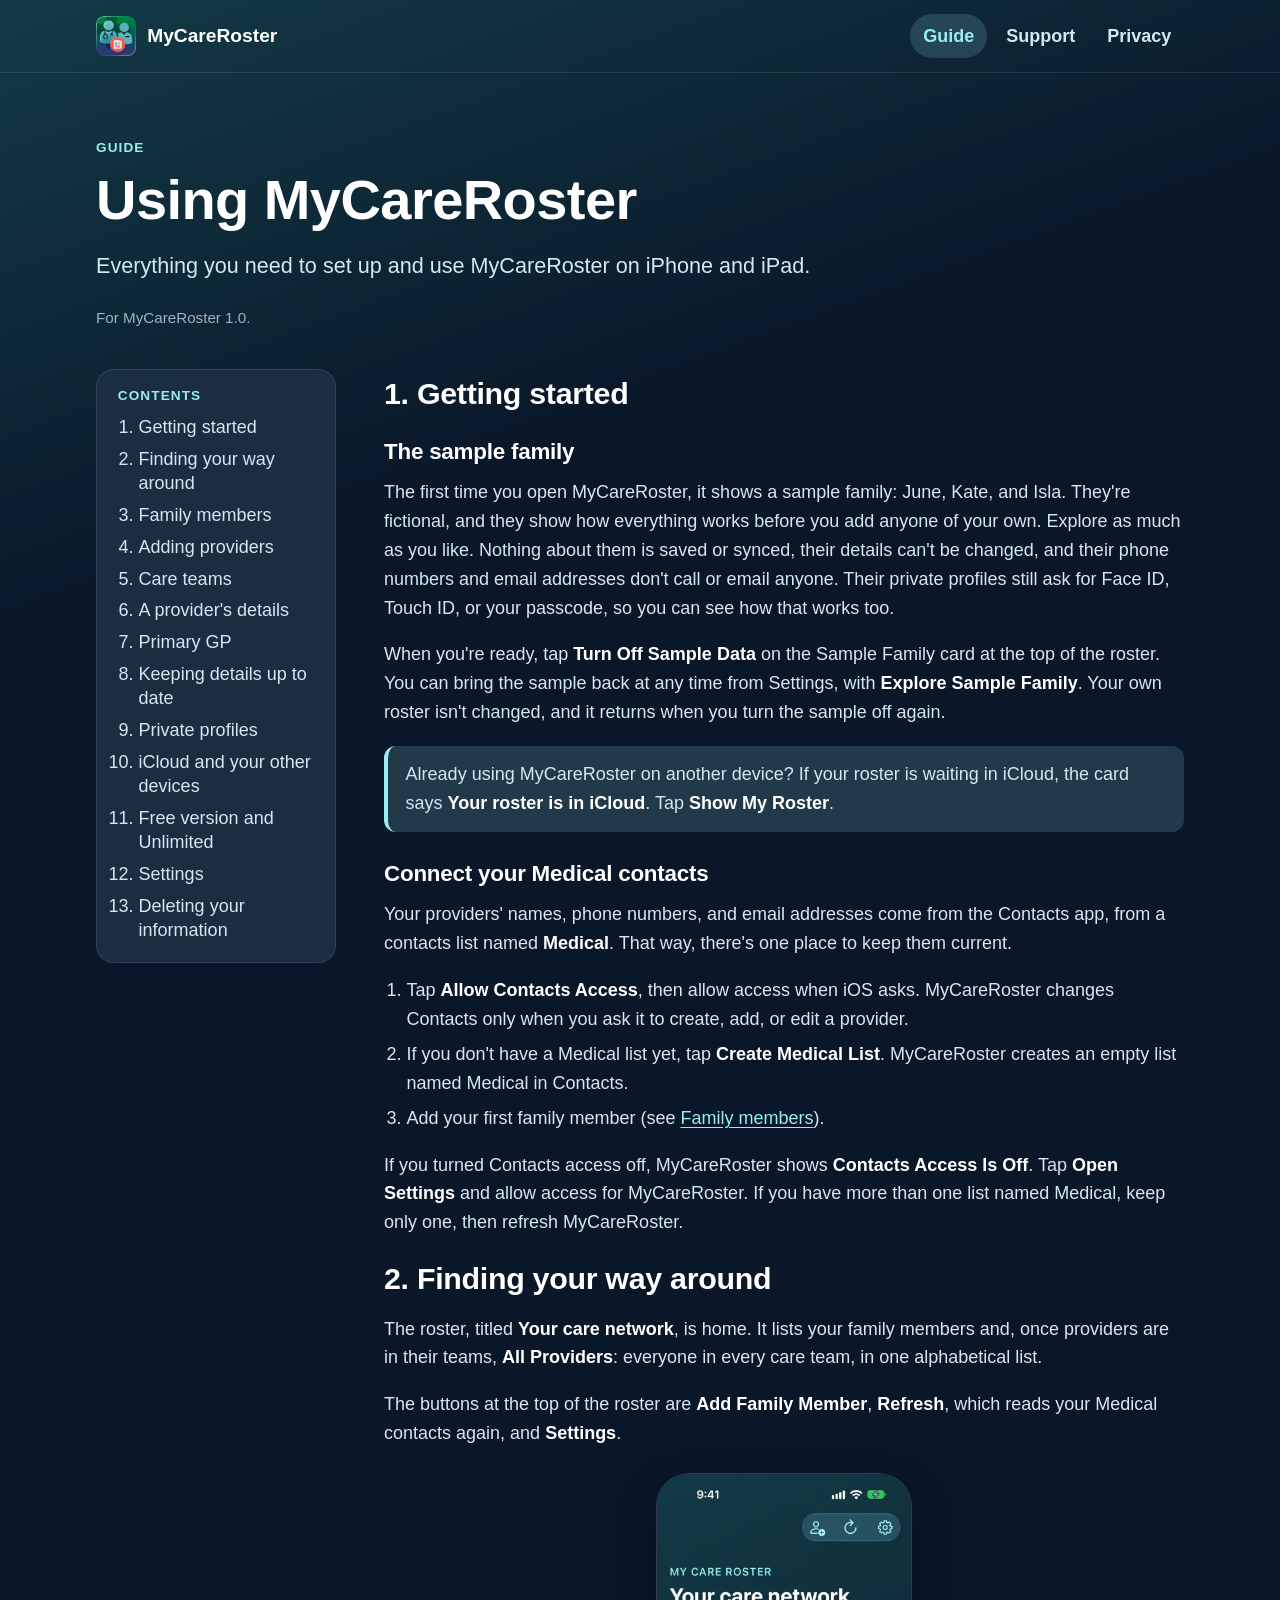
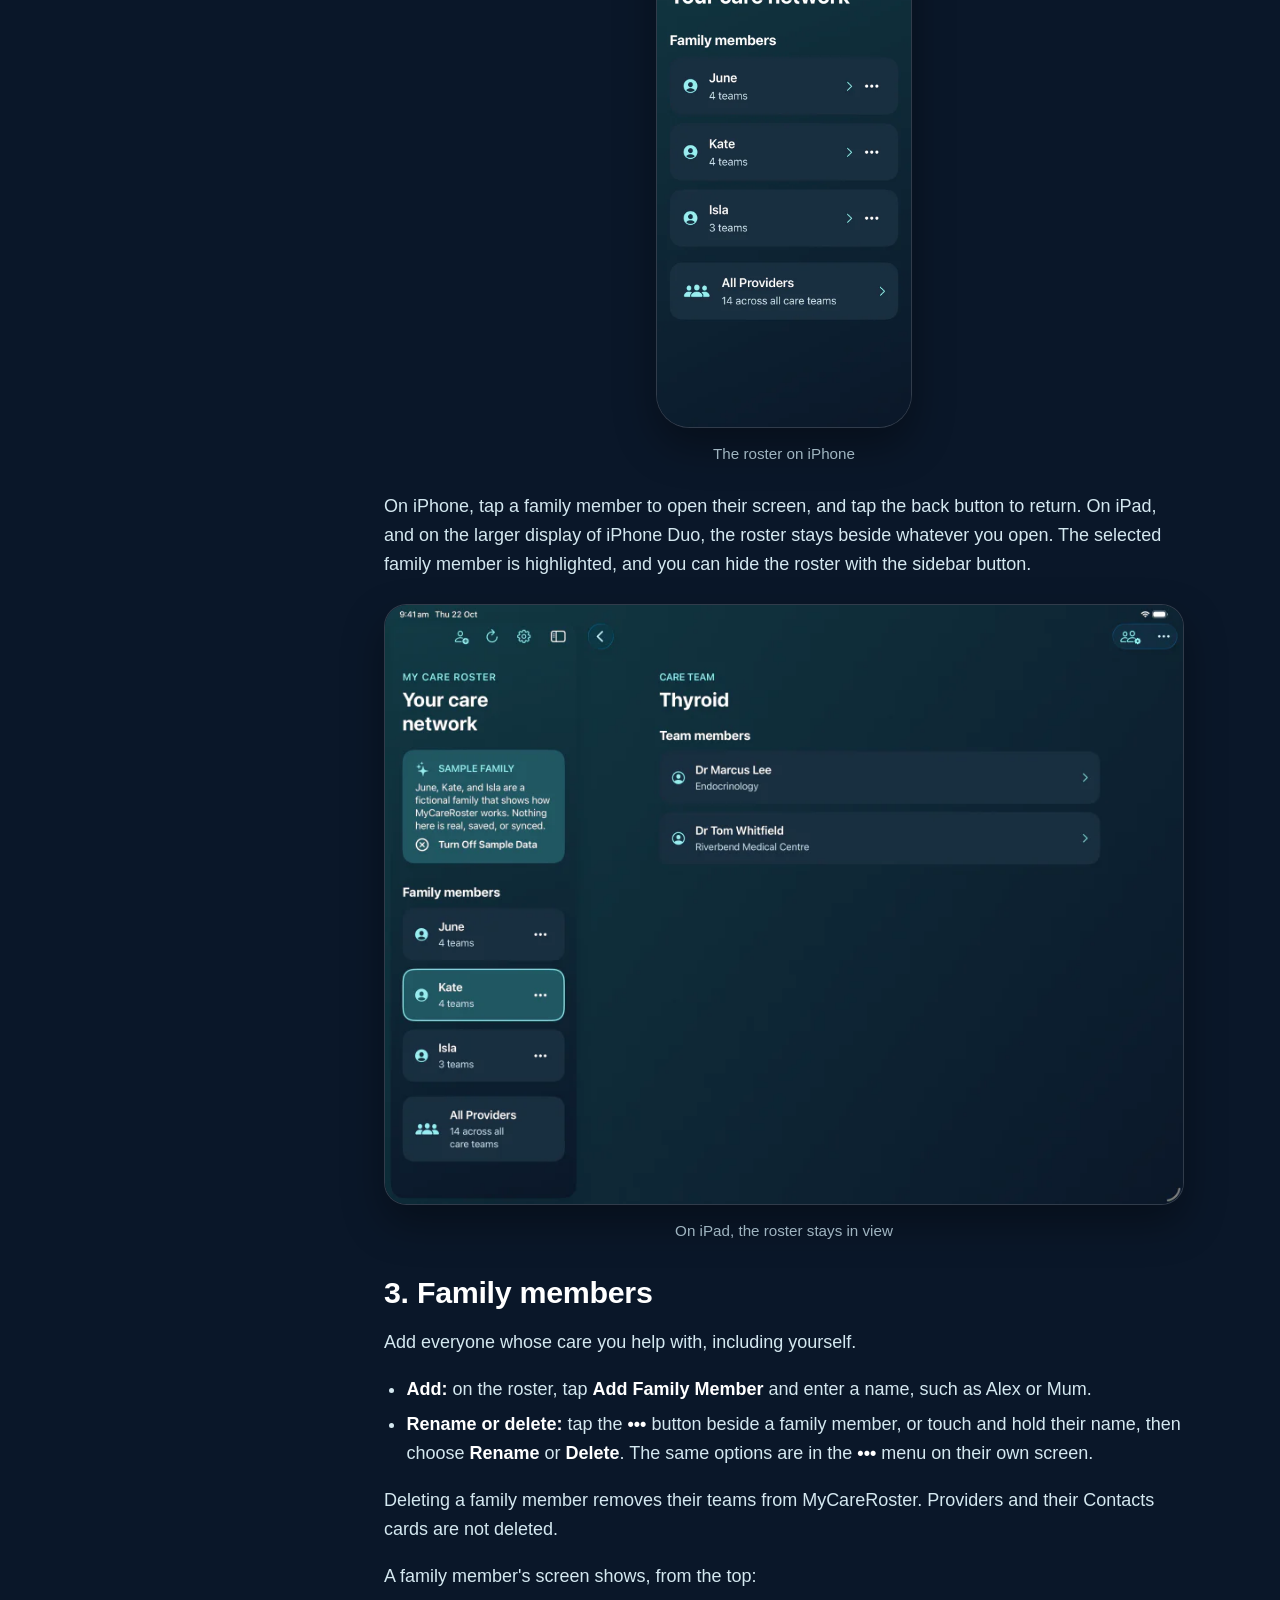
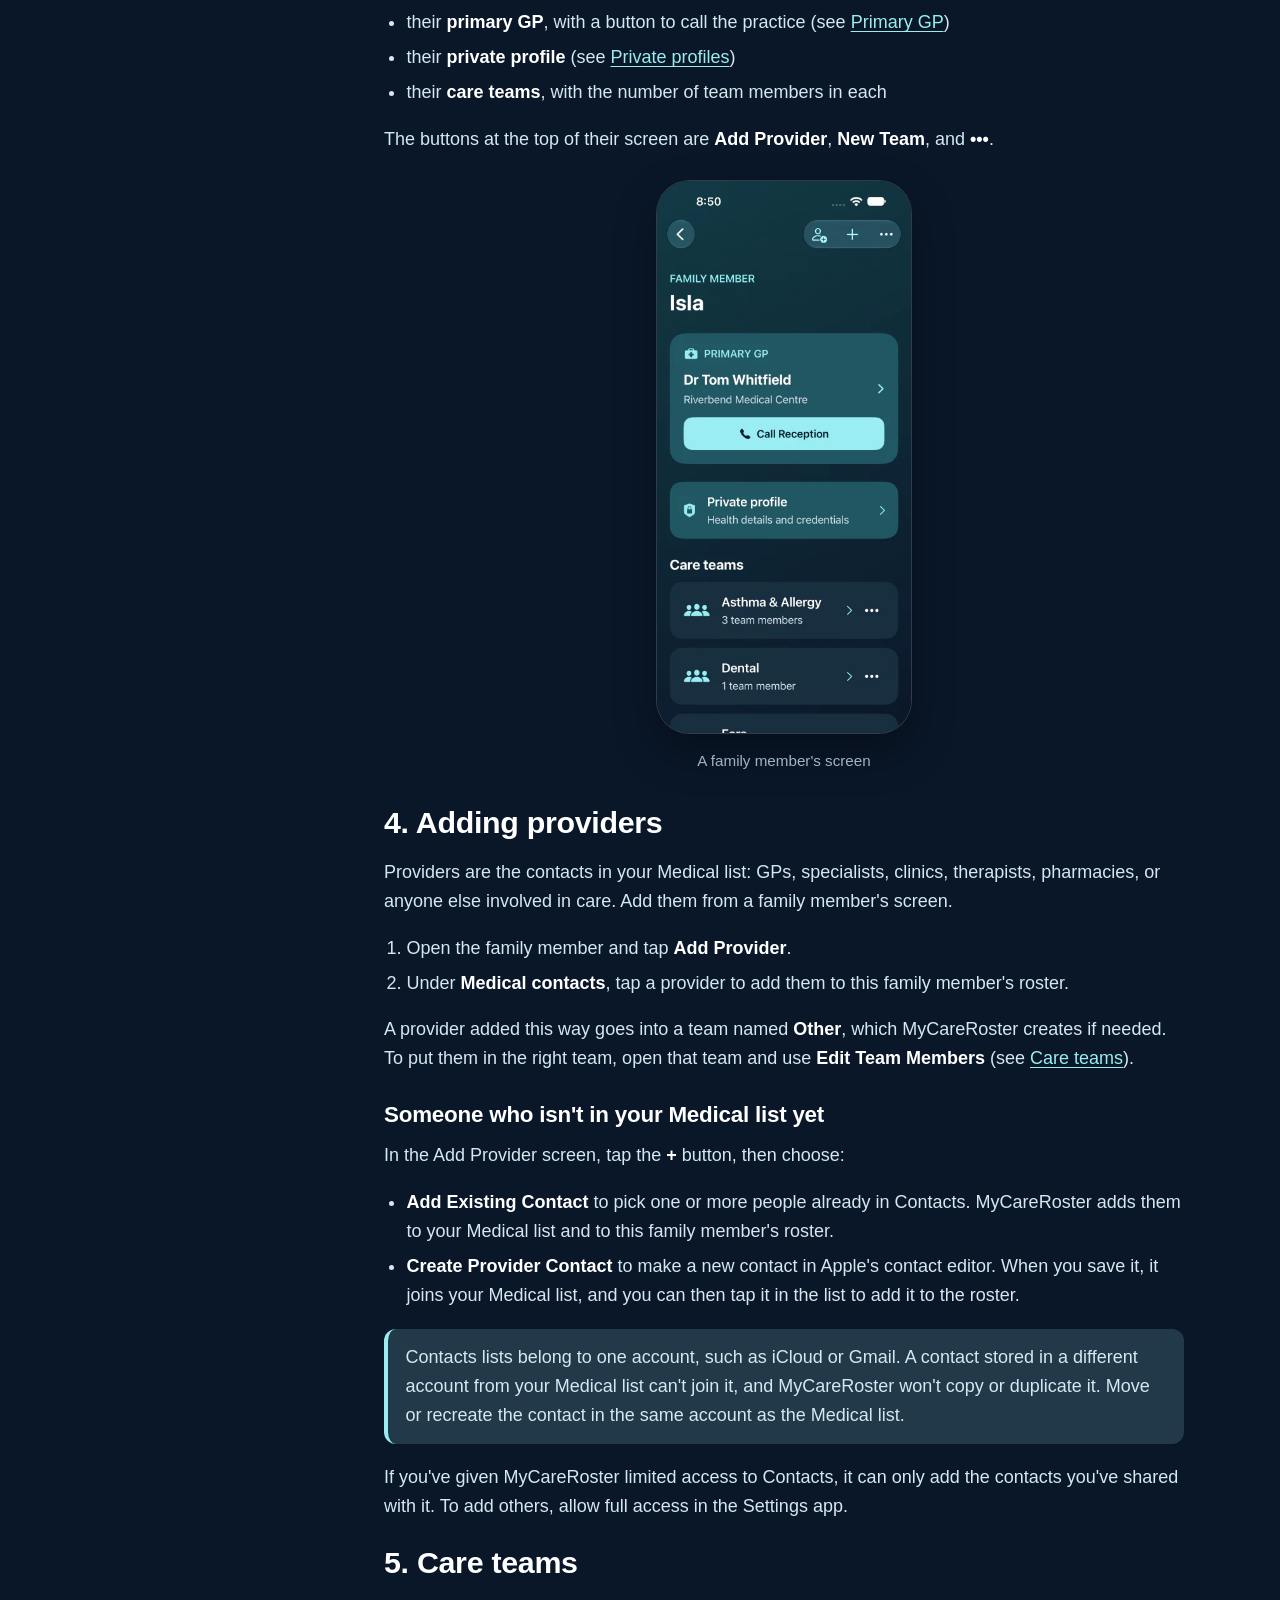
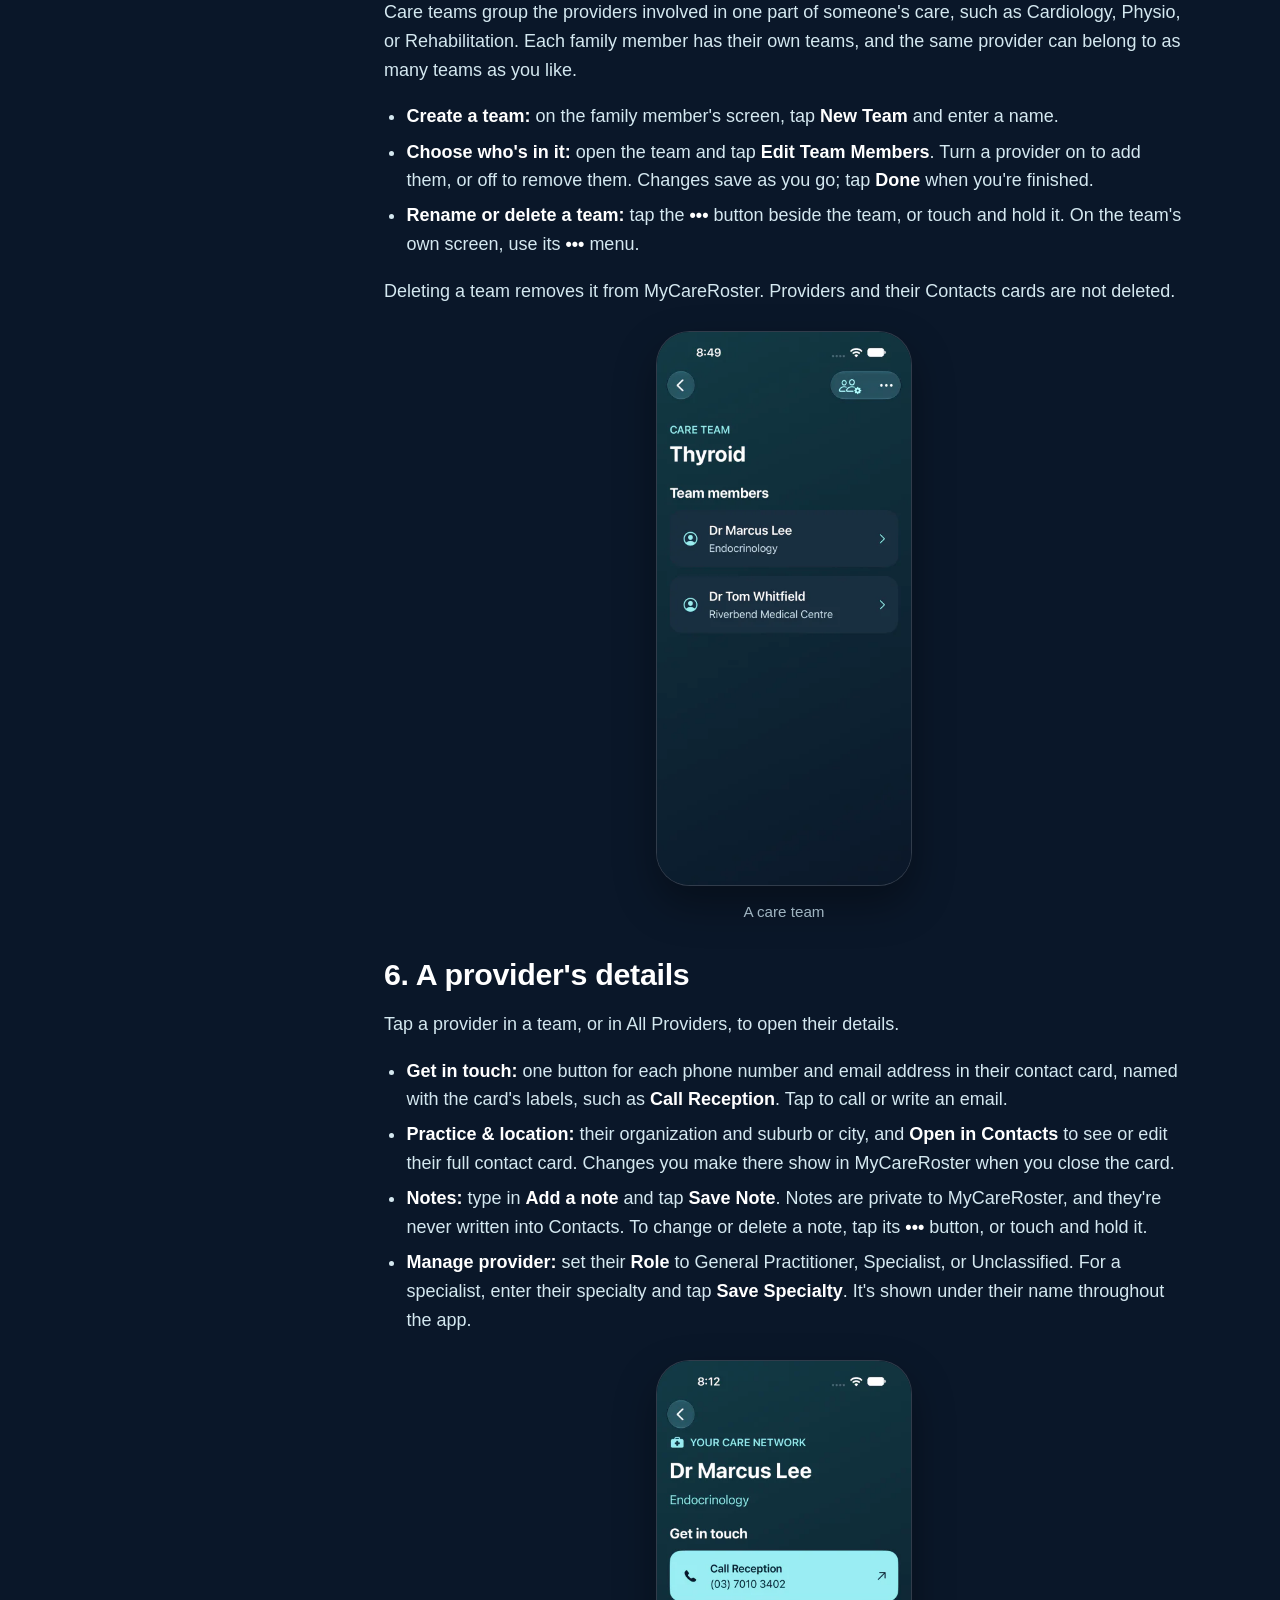
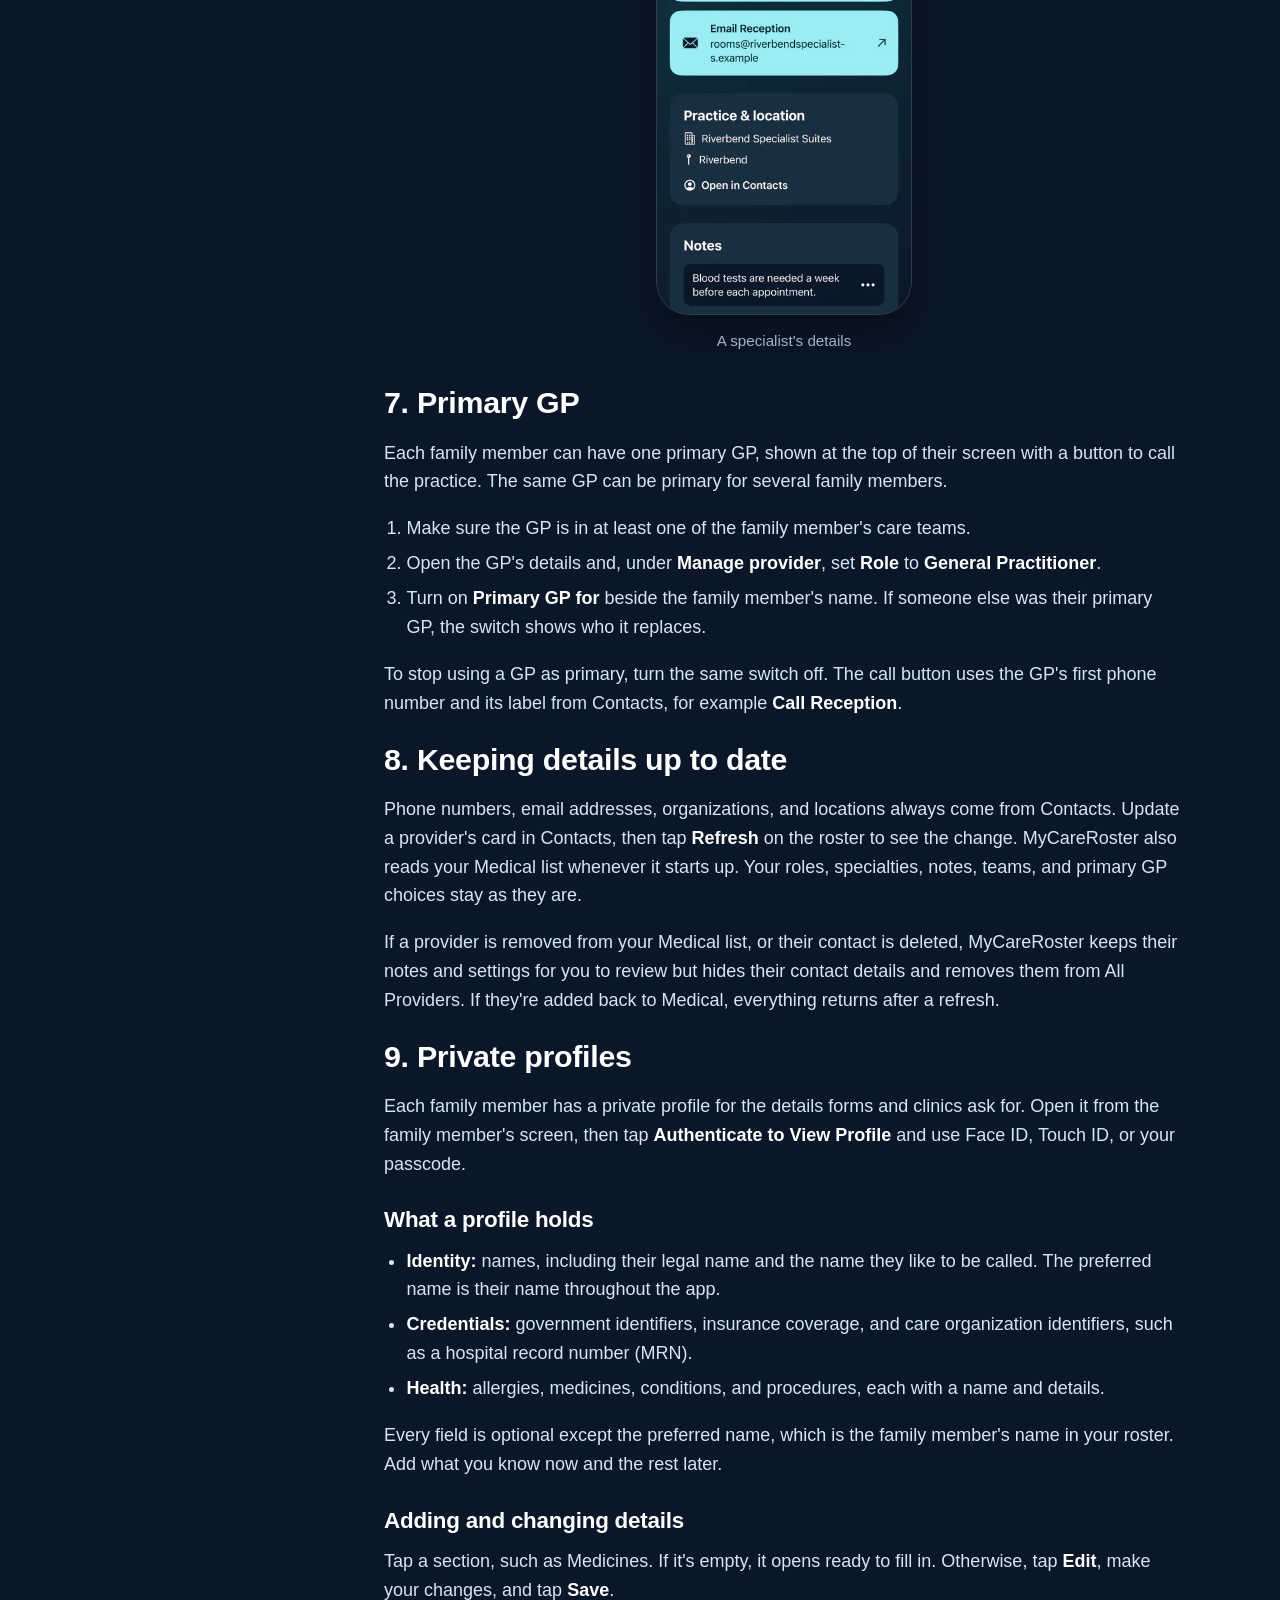
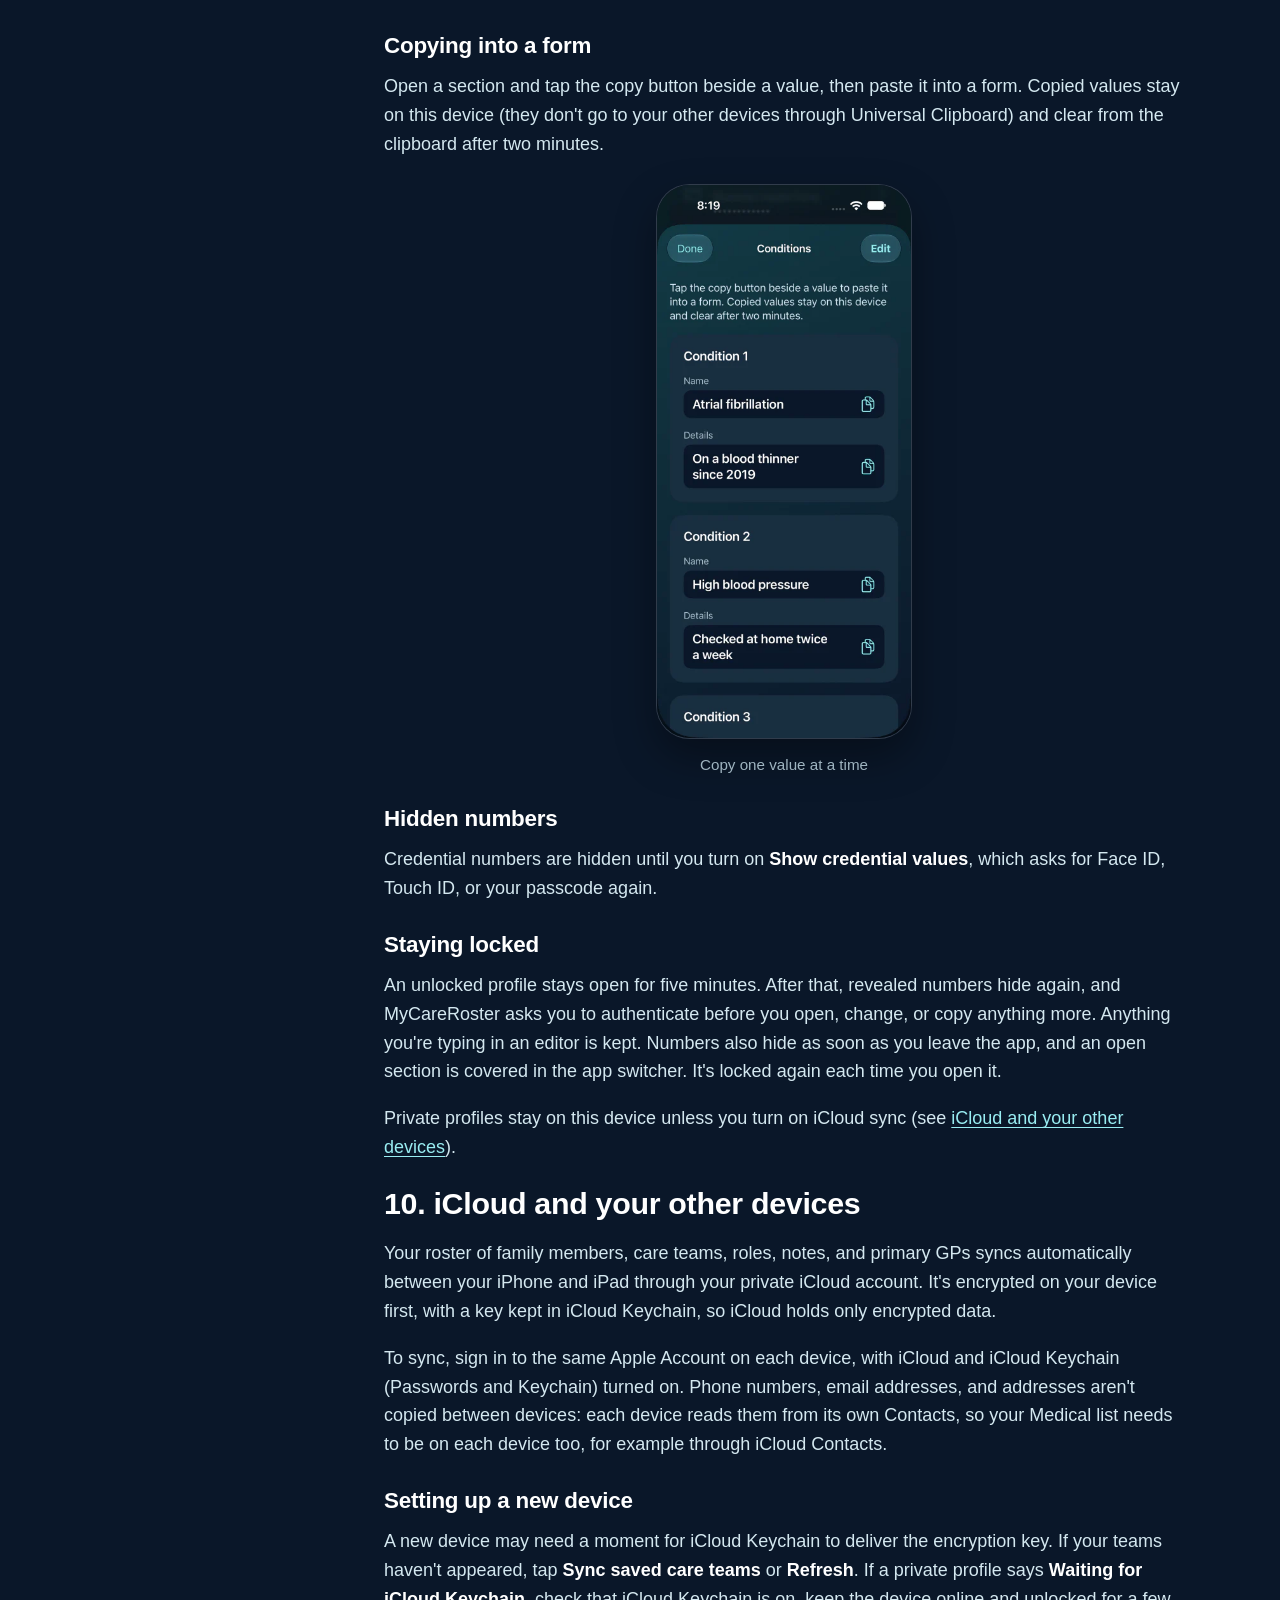
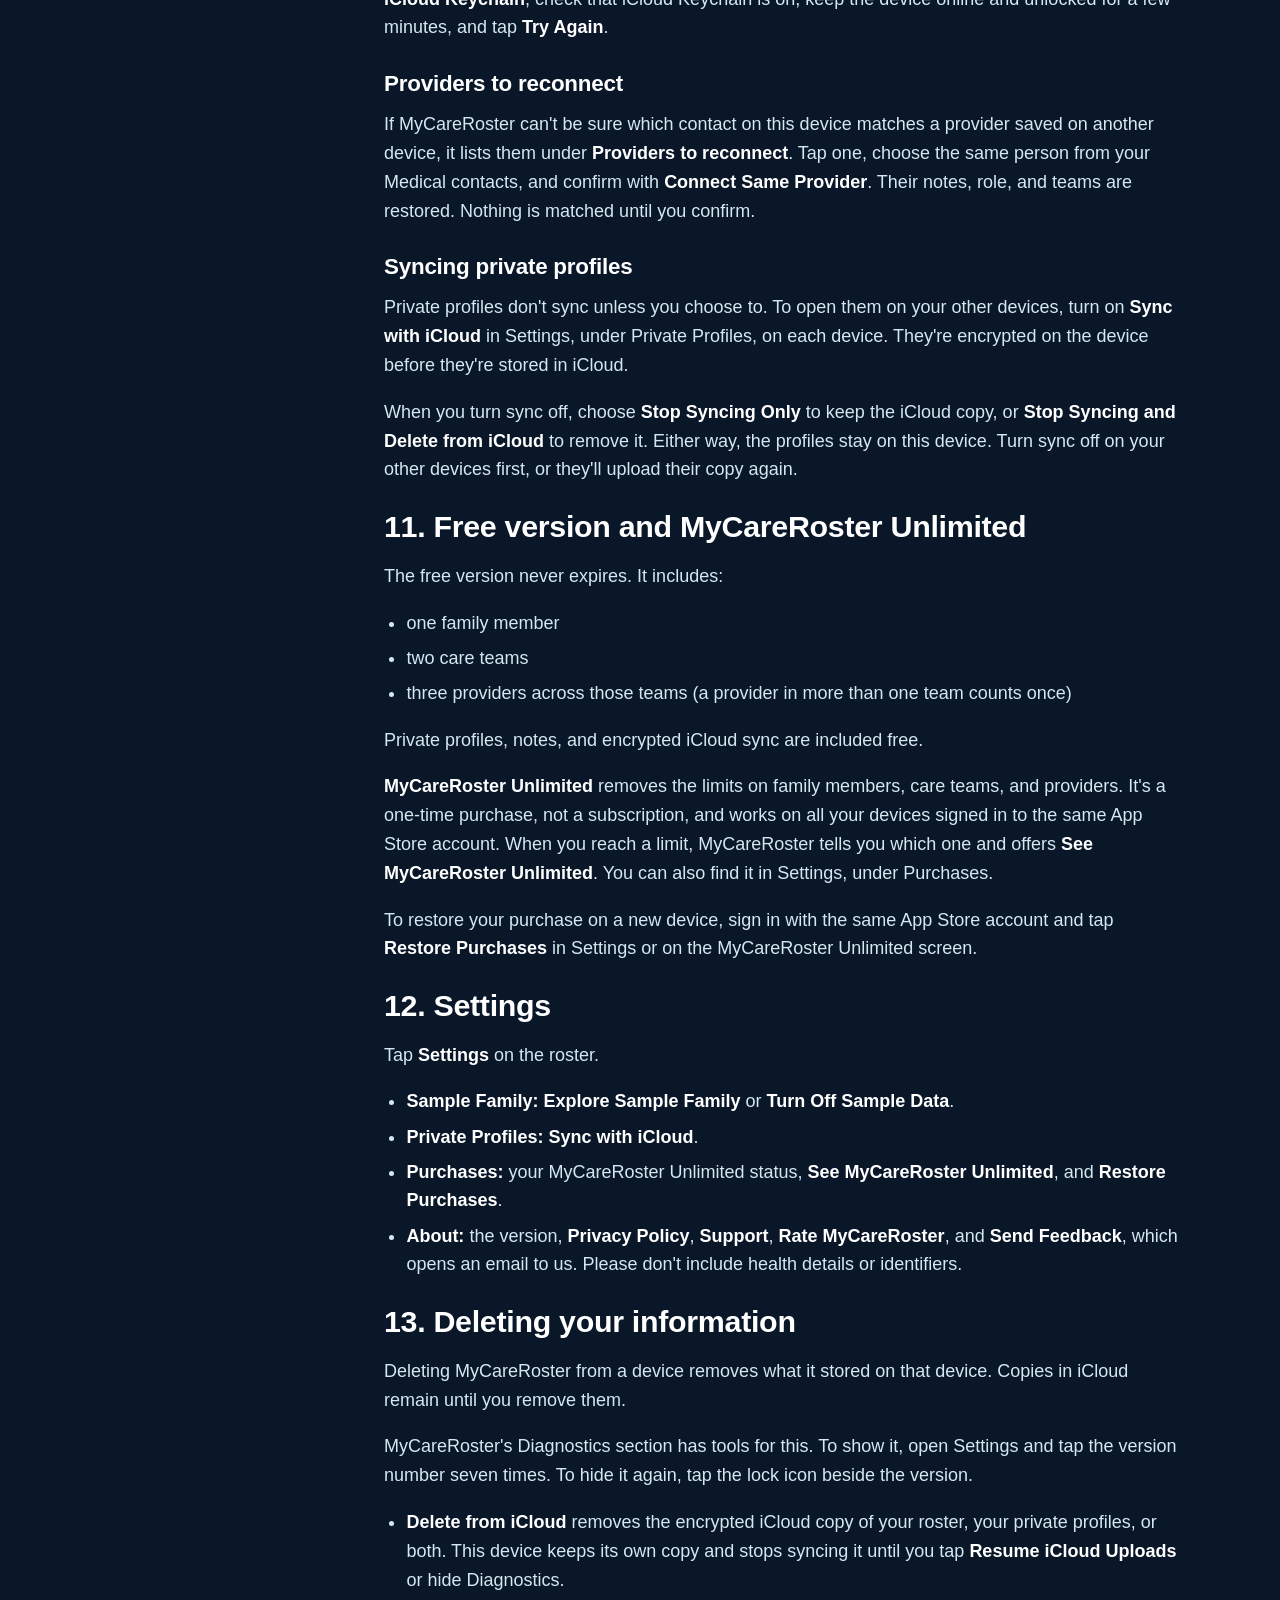
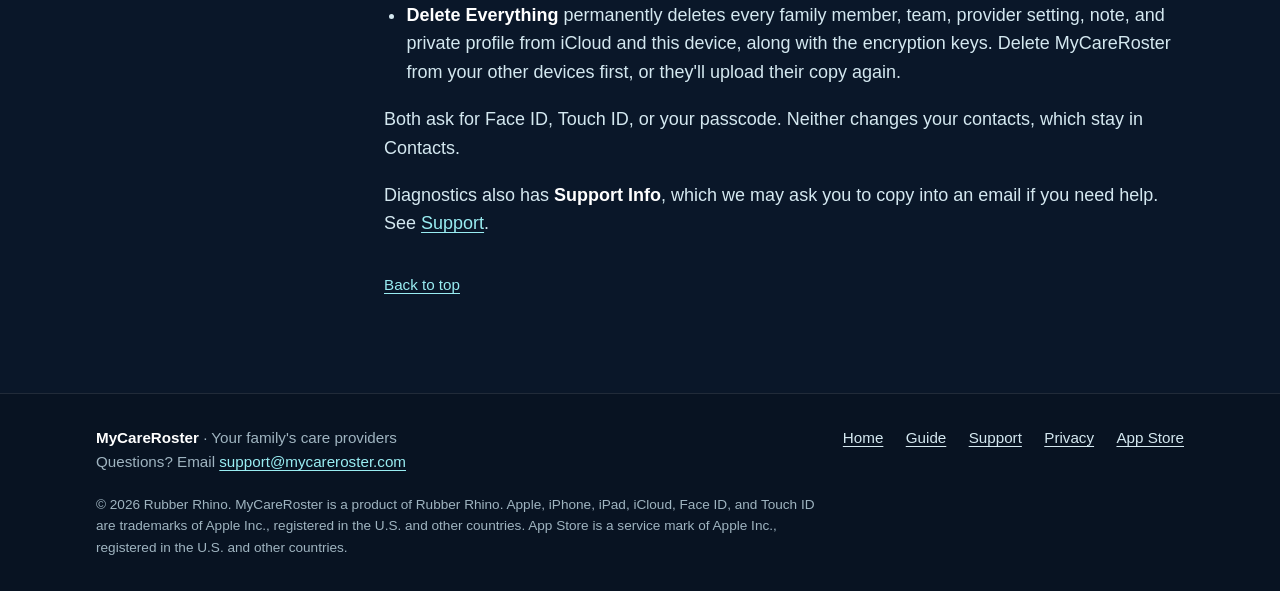
==== guide/index.html @ 26639dd5 "Add the MyCareRoster website: home, 1.0 guide, support, and privacy pages in plain HTML and one styl" ====
<!DOCTYPE html>
<html lang="en">
<head>
  <meta charset="utf-8">
  <meta name="viewport" content="width=device-width, initial-scale=1, viewport-fit=cover">
  <title>Guide — MyCareRoster</title>
  <meta name="description" content="How to use MyCareRoster for iPhone and iPad: set up your Medical contacts, family members, care teams, primary GPs, private profiles, and iCloud sync.">
  <link rel="canonical" href="https://mycareroster.com/guide/">
  <meta name="theme-color" content="#0a1729">
  <meta name="color-scheme" content="dark">
  <meta name="apple-itunes-app" content="app-id=6816753619">
  <link rel="icon" href="/assets/img/icon-32.png" sizes="32x32" type="image/png">
  <link rel="apple-touch-icon" href="/apple-touch-icon.png">
  <link rel="stylesheet" href="/assets/css/site.css">
  <meta property="og:type" content="website">
  <meta property="og:site_name" content="MyCareRoster">
  <meta property="og:title" content="MyCareRoster Guide">
  <meta property="og:description" content="Step-by-step help for every part of MyCareRoster.">
  <meta property="og:url" content="https://mycareroster.com/guide/">
  <meta property="og:image" content="https://mycareroster.com/assets/img/og-card.png">
  <meta property="og:image:width" content="1200">
  <meta property="og:image:height" content="630">
  <meta name="twitter:card" content="summary_large_image">
</head>
<body>
  <a class="skip-link" href="#main">Skip to content</a>

  <header class="site-header">
    <div class="container header-inner">
      <a class="brand" href="/"><img src="/assets/img/icon-120.png" alt="" width="40" height="40">MyCareRoster</a>
      <nav class="site-nav" aria-label="Main">
        <ul>
          <li><a href="/guide/" aria-current="page">Guide</a></li>
          <li><a href="/support/">Support</a></li>
          <li><a href="/privacy/">Privacy</a></li>
        </ul>
      </nav>
    </div>
  </header>

  <main id="main">
    <div class="container">
      <div class="page-head" id="top">
        <span class="eyebrow">Guide</span>
        <h1>Using MyCareRoster</h1>
        <p class="lead">Everything you need to set up and use MyCareRoster on iPhone and iPad.</p>
        <p class="meta">For MyCareRoster 1.0.</p>
      </div>

      <div class="guide-layout">
        <nav class="toc" aria-labelledby="toc-title">
          <h2 id="toc-title">Contents</h2>
          <ol>
            <li><a href="#getting-started">Getting started</a></li>
            <li><a href="#finding-your-way">Finding your way around</a></li>
            <li><a href="#family-members">Family members</a></li>
            <li><a href="#adding-providers">Adding providers</a></li>
            <li><a href="#care-teams">Care teams</a></li>
            <li><a href="#provider-details">A provider's details</a></li>
            <li><a href="#primary-gp">Primary GP</a></li>
            <li><a href="#staying-up-to-date">Keeping details up to date</a></li>
            <li><a href="#private-profiles">Private profiles</a></li>
            <li><a href="#icloud">iCloud and your other devices</a></li>
            <li><a href="#unlimited">Free version and Unlimited</a></li>
            <li><a href="#settings">Settings</a></li>
            <li><a href="#deleting">Deleting your information</a></li>
          </ol>
        </nav>

        <div class="doc">

          <section id="getting-started" aria-labelledby="h-getting-started">
            <h2 id="h-getting-started">1. Getting started</h2>

            <h3>The sample family</h3>
            <p>The first time you open MyCareRoster, it shows a sample family: June, Kate, and Isla. They're fictional, and they show how everything works before you add anyone of your own. Explore as much as you like. Nothing about them is saved or synced, their details can't be changed, and their phone numbers and email addresses don't call or email anyone. Their private profiles still ask for Face ID, Touch ID, or your passcode, so you can see how that works too.</p>
            <p>When you're ready, tap <span class="ui">Turn Off Sample Data</span> on the Sample Family card at the top of the roster. You can bring the sample back at any time from Settings, with <span class="ui">Explore Sample Family</span>. Your own roster isn't changed, and it returns when you turn the sample off again.</p>
            <div class="tip">
              <p>Already using MyCareRoster on another device? If your roster is waiting in iCloud, the card says <span class="ui">Your roster is in iCloud</span>. Tap <span class="ui">Show My Roster</span>.</p>
            </div>

            <h3>Connect your Medical contacts</h3>
            <p>Your providers' names, phone numbers, and email addresses come from the Contacts app, from a contacts list named <strong>Medical</strong>. That way, there's one place to keep them current.</p>
            <ol>
              <li>Tap <span class="ui">Allow Contacts Access</span>, then allow access when iOS asks. MyCareRoster changes Contacts only when you ask it to create, add, or edit a provider.</li>
              <li>If you don't have a Medical list yet, tap <span class="ui">Create Medical List</span>. MyCareRoster creates an empty list named Medical in Contacts.</li>
              <li>Add your first family member (see <a href="#family-members">Family members</a>).</li>
            </ol>
            <p>If you turned Contacts access off, MyCareRoster shows <span class="ui">Contacts Access Is Off</span>. Tap <span class="ui">Open Settings</span> and allow access for MyCareRoster. If you have more than one list named Medical, keep only one, then refresh MyCareRoster.</p>
          </section>

          <section id="finding-your-way" aria-labelledby="h-finding-your-way">
            <h2 id="h-finding-your-way">2. Finding your way around</h2>
            <p>The roster, titled <strong>Your care network</strong>, is home. It lists your family members and, once providers are in their teams, <span class="ui">All Providers</span>: everyone in every care team, in one alphabetical list.</p>
            <p>The buttons at the top of the roster are <span class="ui">Add Family Member</span>, <span class="ui">Refresh</span>, which reads your Medical contacts again, and <span class="ui">Settings</span>.</p>
            <figure class="shot phone small">
              <img src="/assets/img/iphone-roster-400.webp"
                   srcset="/assets/img/iphone-roster-400.webp 400w, /assets/img/iphone-roster-800.webp 800w"
                   sizes="16rem" width="400" height="870" loading="lazy"
                   alt="The roster, titled Your care network, with the Add Family Member, Refresh, and Settings buttons at the top, three family members, and All Providers.">
              <figcaption>The roster on iPhone</figcaption>
            </figure>
            <p>On iPhone, tap a family member to open their screen, and tap the back button to return. On iPad, and on the larger display of iPhone Duo, the roster stays beside whatever you open. The selected family member is highlighted, and you can hide the roster with the sidebar button.</p>
            <figure class="shot tablet">
              <img src="/assets/img/ipad-team-thyroid-900.webp"
                   srcset="/assets/img/ipad-team-thyroid-900.webp 900w, /assets/img/ipad-team-thyroid-1600.webp 1600w"
                   sizes="(min-width: 52rem) 46rem, 100vw" width="900" height="675" loading="lazy"
                   alt="MyCareRoster on iPad, with the roster on the left and a care team named Thyroid on the right.">
              <figcaption>On iPad, the roster stays in view</figcaption>
            </figure>
          </section>

          <section id="family-members" aria-labelledby="h-family-members">
            <h2 id="h-family-members">3. Family members</h2>
            <p>Add everyone whose care you help with, including yourself.</p>
            <ul>
              <li><strong>Add:</strong> on the roster, tap <span class="ui">Add Family Member</span> and enter a name, such as Alex or Mum.</li>
              <li><strong>Rename or delete:</strong> tap the <span class="ui">•••</span> button beside a family member, or touch and hold their name, then choose <span class="ui">Rename</span> or <span class="ui">Delete</span>. The same options are in the <span class="ui">•••</span> menu on their own screen.</li>
            </ul>
            <p>Deleting a family member removes their teams from MyCareRoster. Providers and their Contacts cards are not deleted.</p>
            <p>A family member's screen shows, from the top:</p>
            <ul>
              <li>their <strong>primary GP</strong>, with a button to call the practice (see <a href="#primary-gp">Primary GP</a>)</li>
              <li>their <strong>private profile</strong> (see <a href="#private-profiles">Private profiles</a>)</li>
              <li>their <strong>care teams</strong>, with the number of team members in each</li>
            </ul>
            <p>The buttons at the top of their screen are <span class="ui">Add Provider</span>, <span class="ui">New Team</span>, and <span class="ui">•••</span>.</p>
            <figure class="shot phone small">
              <img src="/assets/img/iphone-family-isla-400.webp"
                   srcset="/assets/img/iphone-family-isla-400.webp 400w, /assets/img/iphone-family-isla-800.webp 800w"
                   sizes="16rem" width="400" height="870" loading="lazy"
                   alt="Isla's screen: her primary GP with a Call Reception button, her private profile, and her care teams.">
              <figcaption>A family member's screen</figcaption>
            </figure>
          </section>

          <section id="adding-providers" aria-labelledby="h-adding-providers">
            <h2 id="h-adding-providers">4. Adding providers</h2>
            <p>Providers are the contacts in your Medical list: GPs, specialists, clinics, therapists, pharmacies, or anyone else involved in care. Add them from a family member's screen.</p>
            <ol>
              <li>Open the family member and tap <span class="ui">Add Provider</span>.</li>
              <li>Under <strong>Medical contacts</strong>, tap a provider to add them to this family member's roster.</li>
            </ol>
            <p>A provider added this way goes into a team named <strong>Other</strong>, which MyCareRoster creates if needed. To put them in the right team, open that team and use <span class="ui">Edit Team Members</span> (see <a href="#care-teams">Care teams</a>).</p>

            <h3>Someone who isn't in your Medical list yet</h3>
            <p>In the Add Provider screen, tap the <span class="ui">+</span> button, then choose:</p>
            <ul>
              <li><span class="ui">Add Existing Contact</span> to pick one or more people already in Contacts. MyCareRoster adds them to your Medical list and to this family member's roster.</li>
              <li><span class="ui">Create Provider Contact</span> to make a new contact in Apple's contact editor. When you save it, it joins your Medical list, and you can then tap it in the list to add it to the roster.</li>
            </ul>
            <div class="tip">
              <p>Contacts lists belong to one account, such as iCloud or Gmail. A contact stored in a different account from your Medical list can't join it, and MyCareRoster won't copy or duplicate it. Move or recreate the contact in the same account as the Medical list.</p>
            </div>
            <p>If you've given MyCareRoster limited access to Contacts, it can only add the contacts you've shared with it. To add others, allow full access in the Settings app.</p>
          </section>

          <section id="care-teams" aria-labelledby="h-care-teams">
            <h2 id="h-care-teams">5. Care teams</h2>
            <p>Care teams group the providers involved in one part of someone's care, such as Cardiology, Physio, or Rehabilitation. Each family member has their own teams, and the same provider can belong to as many teams as you like.</p>
            <ul>
              <li><strong>Create a team:</strong> on the family member's screen, tap <span class="ui">New Team</span> and enter a name.</li>
              <li><strong>Choose who's in it:</strong> open the team and tap <span class="ui">Edit Team Members</span>. Turn a provider on to add them, or off to remove them. Changes save as you go; tap <span class="ui">Done</span> when you're finished.</li>
              <li><strong>Rename or delete a team:</strong> tap the <span class="ui">•••</span> button beside the team, or touch and hold it. On the team's own screen, use its <span class="ui">•••</span> menu.</li>
            </ul>
            <p>Deleting a team removes it from MyCareRoster. Providers and their Contacts cards are not deleted.</p>
            <figure class="shot phone small">
              <img src="/assets/img/iphone-team-thyroid-400.webp"
                   srcset="/assets/img/iphone-team-thyroid-400.webp 400w, /assets/img/iphone-team-thyroid-800.webp 800w"
                   sizes="16rem" width="400" height="870" loading="lazy"
                   alt="A care team named Thyroid with two team members, and the Edit Team Members and ••• buttons at the top.">
              <figcaption>A care team</figcaption>
            </figure>
          </section>

          <section id="provider-details" aria-labelledby="h-provider-details">
            <h2 id="h-provider-details">6. A provider's details</h2>
            <p>Tap a provider in a team, or in All Providers, to open their details.</p>
            <ul>
              <li><strong>Get in touch:</strong> one button for each phone number and email address in their contact card, named with the card's labels, such as <span class="ui">Call Reception</span>. Tap to call or write an email.</li>
              <li><strong>Practice &amp; location:</strong> their organization and suburb or city, and <span class="ui">Open in Contacts</span> to see or edit their full contact card. Changes you make there show in MyCareRoster when you close the card.</li>
              <li><strong>Notes:</strong> type in <span class="ui">Add a note</span> and tap <span class="ui">Save Note</span>. Notes are private to MyCareRoster, and they're never written into Contacts. To change or delete a note, tap its <span class="ui">•••</span> button, or touch and hold it.</li>
              <li><strong>Manage provider:</strong> set their <span class="ui">Role</span> to General Practitioner, Specialist, or Unclassified. For a specialist, enter their specialty and tap <span class="ui">Save Specialty</span>. It's shown under their name throughout the app.</li>
            </ul>
            <figure class="shot phone small">
              <img src="/assets/img/iphone-provider-lee-400.webp"
                   srcset="/assets/img/iphone-provider-lee-400.webp 400w, /assets/img/iphone-provider-lee-800.webp 800w"
                   sizes="16rem" width="400" height="870" loading="lazy"
                   alt="A specialist's details: Call Reception and Email Reception buttons, Practice and location, and a note about blood tests.">
              <figcaption>A specialist's details</figcaption>
            </figure>
          </section>

          <section id="primary-gp" aria-labelledby="h-primary-gp">
            <h2 id="h-primary-gp">7. Primary GP</h2>
            <p>Each family member can have one primary GP, shown at the top of their screen with a button to call the practice. The same GP can be primary for several family members.</p>
            <ol>
              <li>Make sure the GP is in at least one of the family member's care teams.</li>
              <li>Open the GP's details and, under <strong>Manage provider</strong>, set <span class="ui">Role</span> to <span class="ui">General Practitioner</span>.</li>
              <li>Turn on <span class="ui">Primary GP for</span> beside the family member's name. If someone else was their primary GP, the switch shows who it replaces.</li>
            </ol>
            <p>To stop using a GP as primary, turn the same switch off. The call button uses the GP's first phone number and its label from Contacts, for example <span class="ui">Call Reception</span>.</p>
          </section>

          <section id="staying-up-to-date" aria-labelledby="h-staying-up-to-date">
            <h2 id="h-staying-up-to-date">8. Keeping details up to date</h2>
            <p>Phone numbers, email addresses, organizations, and locations always come from Contacts. Update a provider's card in Contacts, then tap <span class="ui">Refresh</span> on the roster to see the change. MyCareRoster also reads your Medical list whenever it starts up. Your roles, specialties, notes, teams, and primary GP choices stay as they are.</p>
            <p>If a provider is removed from your Medical list, or their contact is deleted, MyCareRoster keeps their notes and settings for you to review but hides their contact details and removes them from All Providers. If they're added back to Medical, everything returns after a refresh.</p>
          </section>

          <section id="private-profiles" aria-labelledby="h-private-profiles">
            <h2 id="h-private-profiles">9. Private profiles</h2>
            <p>Each family member has a private profile for the details forms and clinics ask for. Open it from the family member's screen, then tap <span class="ui">Authenticate to View Profile</span> and use Face ID, Touch ID, or your passcode.</p>

            <h3>What a profile holds</h3>
            <ul>
              <li><strong>Identity:</strong> names, including their legal name and the name they like to be called. The preferred name is their name throughout the app.</li>
              <li><strong>Credentials:</strong> government identifiers, insurance coverage, and care organization identifiers, such as a hospital record number (MRN).</li>
              <li><strong>Health:</strong> allergies, medicines, conditions, and procedures, each with a name and details.</li>
            </ul>
            <p>Every field is optional except the preferred name, which is the family member's name in your roster. Add what you know now and the rest later.</p>

            <h3>Adding and changing details</h3>
            <p>Tap a section, such as Medicines. If it's empty, it opens ready to fill in. Otherwise, tap <span class="ui">Edit</span>, make your changes, and tap <span class="ui">Save</span>.</p>

            <h3>Copying into a form</h3>
            <p>Open a section and tap the copy button beside a value, then paste it into a form. Copied values stay on this device (they don't go to your other devices through Universal Clipboard) and clear from the clipboard after two minutes.</p>
            <figure class="shot phone small">
              <img src="/assets/img/iphone-profile-conditions-400.webp"
                   srcset="/assets/img/iphone-profile-conditions-400.webp 400w, /assets/img/iphone-profile-conditions-800.webp 800w"
                   sizes="16rem" width="400" height="870" loading="lazy"
                   alt="The Conditions section of a private profile, with a copy button beside each value.">
              <figcaption>Copy one value at a time</figcaption>
            </figure>

            <h3>Hidden numbers</h3>
            <p>Credential numbers are hidden until you turn on <span class="ui">Show credential values</span>, which asks for Face ID, Touch ID, or your passcode again.</p>

            <h3>Staying locked</h3>
            <p>An unlocked profile stays open for five minutes. After that, revealed numbers hide again, and MyCareRoster asks you to authenticate before you open, change, or copy anything more. Anything you're typing in an editor is kept. Numbers also hide as soon as you leave the app, and an open section is covered in the app switcher. It's locked again each time you open it.</p>
            <p>Private profiles stay on this device unless you turn on iCloud sync (see <a href="#icloud">iCloud and your other devices</a>).</p>
          </section>

          <section id="icloud" aria-labelledby="h-icloud">
            <h2 id="h-icloud">10. iCloud and your other devices</h2>
            <p>Your roster of family members, care teams, roles, notes, and primary GPs syncs automatically between your iPhone and iPad through your private iCloud account. It's encrypted on your device first, with a key kept in iCloud Keychain, so iCloud holds only encrypted data.</p>
            <p>To sync, sign in to the same Apple Account on each device, with iCloud and iCloud Keychain (Passwords and Keychain) turned on. Phone numbers, email addresses, and addresses aren't copied between devices: each device reads them from its own Contacts, so your Medical list needs to be on each device too, for example through iCloud Contacts.</p>

            <h3>Setting up a new device</h3>
            <p>A new device may need a moment for iCloud Keychain to deliver the encryption key. If your teams haven't appeared, tap <span class="ui">Sync saved care teams</span> or <span class="ui">Refresh</span>. If a private profile says <span class="ui">Waiting for iCloud Keychain</span>, check that iCloud Keychain is on, keep the device online and unlocked for a few minutes, and tap <span class="ui">Try Again</span>.</p>

            <h3>Providers to reconnect</h3>
            <p>If MyCareRoster can't be sure which contact on this device matches a provider saved on another device, it lists them under <span class="ui">Providers to reconnect</span>. Tap one, choose the same person from your Medical contacts, and confirm with <span class="ui">Connect Same Provider</span>. Their notes, role, and teams are restored. Nothing is matched until you confirm.</p>

            <h3>Syncing private profiles</h3>
            <p>Private profiles don't sync unless you choose to. To open them on your other devices, turn on <span class="ui">Sync with iCloud</span> in Settings, under Private Profiles, on each device. They're encrypted on the device before they're stored in iCloud.</p>
            <p>When you turn sync off, choose <span class="ui">Stop Syncing Only</span> to keep the iCloud copy, or <span class="ui">Stop Syncing and Delete from iCloud</span> to remove it. Either way, the profiles stay on this device. Turn sync off on your other devices first, or they'll upload their copy again.</p>
          </section>

          <section id="unlimited" aria-labelledby="h-unlimited">
            <h2 id="h-unlimited">11. Free version and MyCareRoster Unlimited</h2>
            <p>The free version never expires. It includes:</p>
            <ul>
              <li>one family member</li>
              <li>two care teams</li>
              <li>three providers across those teams (a provider in more than one team counts once)</li>
            </ul>
            <p>Private profiles, notes, and encrypted iCloud sync are included free.</p>
            <p><strong>MyCareRoster Unlimited</strong> removes the limits on family members, care teams, and providers. It's a one-time purchase, not a subscription, and works on all your devices signed in to the same App Store account. When you reach a limit, MyCareRoster tells you which one and offers <span class="ui">See MyCareRoster Unlimited</span>. You can also find it in Settings, under Purchases.</p>
            <p>To restore your purchase on a new device, sign in with the same App Store account and tap <span class="ui">Restore Purchases</span> in Settings or on the MyCareRoster Unlimited screen.</p>
          </section>

          <section id="settings" aria-labelledby="h-settings">
            <h2 id="h-settings">12. Settings</h2>
            <p>Tap <span class="ui">Settings</span> on the roster.</p>
            <ul>
              <li><strong>Sample Family:</strong> <span class="ui">Explore Sample Family</span> or <span class="ui">Turn Off Sample Data</span>.</li>
              <li><strong>Private Profiles:</strong> <span class="ui">Sync with iCloud</span>.</li>
              <li><strong>Purchases:</strong> your MyCareRoster Unlimited status, <span class="ui">See MyCareRoster Unlimited</span>, and <span class="ui">Restore Purchases</span>.</li>
              <li><strong>About:</strong> the version, <span class="ui">Privacy Policy</span>, <span class="ui">Support</span>, <span class="ui">Rate MyCareRoster</span>, and <span class="ui">Send Feedback</span>, which opens an email to us. Please don't include health details or identifiers.</li>
            </ul>
          </section>

          <section id="deleting" aria-labelledby="h-deleting">
            <h2 id="h-deleting">13. Deleting your information</h2>
            <p>Deleting MyCareRoster from a device removes what it stored on that device. Copies in iCloud remain until you remove them.</p>
            <p>MyCareRoster's Diagnostics section has tools for this. To show it, open Settings and tap the version number seven times. To hide it again, tap the lock icon beside the version.</p>
            <ul>
              <li><span class="ui">Delete from iCloud</span> removes the encrypted iCloud copy of your roster, your private profiles, or both. This device keeps its own copy and stops syncing it until you tap <span class="ui">Resume iCloud Uploads</span> or hide Diagnostics.</li>
              <li><span class="ui">Delete Everything</span> permanently deletes every family member, team, provider setting, note, and private profile from iCloud and this device, along with the encryption keys. Delete MyCareRoster from your other devices first, or they'll upload their copy again.</li>
            </ul>
            <p>Both ask for Face ID, Touch ID, or your passcode. Neither changes your contacts, which stay in Contacts.</p>
            <p>Diagnostics also has <span class="ui">Support Info</span>, which we may ask you to copy into an email if you need help. See <a href="/support/">Support</a>.</p>

            <p class="back-to-top"><a href="#top">Back to top</a></p>
          </section>

        </div>
      </div>
    </div>
  </main>

  <footer class="site-footer">
    <div class="container footer-grid">
      <div>
        <p><strong>MyCareRoster</strong> · Your family's care providers</p>
        <p>Questions? Email <a href="mailto:support@mycareroster.com">support@mycareroster.com</a></p>
      </div>
      <nav class="footer-nav" aria-label="Footer">
        <ul>
          <li><a href="/">Home</a></li>
          <li><a href="/guide/" aria-current="page">Guide</a></li>
          <li><a href="/support/">Support</a></li>
          <li><a href="/privacy/">Privacy</a></li>
          <li><a href="https://apps.apple.com/app/id6816753619">App Store</a></li>
        </ul>
      </nav>
      <p class="legal">&copy; 2026 Rubber Rhino. MyCareRoster is a product of Rubber Rhino. Apple, iPhone, iPad, iCloud, Face ID, and Touch ID are trademarks of Apple Inc., registered in the U.S. and other countries. App Store is a service mark of Apple Inc., registered in the U.S. and other countries.</p>
    </div>
  </footer>
</body>
</html>
---- assets/css/site.css ----
/*
  MyCareRoster.com — one stylesheet for every page.
  Colours come straight from the app (MyCareRosterApp/CareDesignSystem.swift, CarePalette):
    background #0A1729, backgroundHighlight #123B45, surface #1A2E40,
    featured #215763, secondary text #D4E8F0, accent #99EDF2, destructive #FF8C85.
  Dark only, like the app. System fonts only. No external resources.
*/

:root {
  --bg: #0a1729;
  --bg-highlight: #123b45;
  --surface: #1a2e40;
  --featured: #215763;
  --text: #ffffff;
  --text-2: #d4e8f0;
  --text-3: #9fb4c0;
  --accent: #99edf2;
  --accent-soft: rgba(153, 237, 242, 0.16);
  --on-accent: #0a1729;
  --hairline: rgba(255, 255, 255, 0.10);

  --radius: 18px;
  --radius-sm: 12px;
  --maxw: 72rem;
  --gutter: clamp(1.1rem, 4vw, 2rem);
  --shadow: 0 18px 40px rgba(0, 0, 0, 0.35);

  color-scheme: dark;
}

*, *::before, *::after { box-sizing: border-box; }

html {
  background: var(--bg);
  -webkit-text-size-adjust: 100%;
  text-size-adjust: 100%;
  scroll-behavior: smooth;
}

body {
  margin: 0;
  min-height: 100vh;
  display: flex;
  flex-direction: column;
  font-family: -apple-system, BlinkMacSystemFont, "SF Pro Text", "Segoe UI", Roboto, "Helvetica Neue", Arial, sans-serif;
  font-size: 1.125rem;            /* 18px base: the audience is often older */
  line-height: 1.6;
  color: var(--text-2);
  /* The app's backdrop: a diagonal gradient from highlight to background. */
  background:
    linear-gradient(160deg, var(--bg-highlight) 0%, var(--bg) 38rem) no-repeat,
    var(--bg);
  -webkit-font-smoothing: antialiased;
  overflow-wrap: break-word;
}

main { flex: 1 0 auto; }

img { max-width: 100%; height: auto; display: block; }

a { color: var(--accent); text-underline-offset: 0.18em; }
a:hover { text-decoration-thickness: 2px; }

:focus-visible {
  outline: 3px solid var(--accent);
  outline-offset: 3px;
  border-radius: 6px;
}

h1, h2, h3, h4 {
  color: var(--text);
  line-height: 1.15;
  margin: 0 0 0.6em;
  letter-spacing: -0.01em;
}
h1 { font-size: clamp(2.1rem, 1.5rem + 2.8vw, 3.5rem); font-weight: 800; }
h2 { font-size: clamp(1.6rem, 1.3rem + 1.4vw, 2.3rem); font-weight: 750; }
h3 { font-size: clamp(1.2rem, 1.1rem + 0.5vw, 1.4rem); font-weight: 700; }
h4 { font-size: 1.05rem; font-weight: 700; }

p, ul, ol { margin: 0 0 1em; }
li + li { margin-top: 0.35em; }
strong { color: var(--text); }

.container {
  width: 100%;
  max-width: var(--maxw);
  margin-inline: auto;
  padding-left: calc(var(--gutter) + env(safe-area-inset-left));
  padding-right: calc(var(--gutter) + env(safe-area-inset-right));
}
.container.narrow { max-width: 46rem; }

/* Small uppercase label, like the app's "FAMILY MEMBER" / "CARE TEAM" headers. */
.eyebrow {
  display: block;
  color: var(--accent);
  font-size: 0.85rem;
  font-weight: 650;
  letter-spacing: 0.08em;
  text-transform: uppercase;
  margin: 0 0 0.6rem;
}

.lead { font-size: clamp(1.15rem, 1.05rem + 0.5vw, 1.35rem); color: var(--text-2); }
.muted { color: var(--text-3); }
.small { font-size: 0.95rem; }

.skip-link {
  position: absolute;
  left: 0.75rem;
  top: -10rem;
  z-index: 100;
  background: var(--accent);
  color: var(--on-accent);
  font-weight: 700;
  padding: 0.6rem 1rem;
  border-radius: 999px;
  text-decoration: none;
}
.skip-link:focus { top: 0.75rem; }

/* ---------- Header ---------- */

.site-header {
  border-bottom: 1px solid var(--hairline);
  padding-top: env(safe-area-inset-top);
}
.header-inner {
  display: flex;
  align-items: center;
  justify-content: space-between;
  flex-wrap: wrap;
  gap: 0.5rem 1.5rem;
  padding-block: 0.9rem;
}
.brand {
  display: inline-flex;
  align-items: center;
  gap: 0.7rem;
  color: var(--text);
  font-weight: 750;
  font-size: 1.2rem;
  text-decoration: none;
}
.brand img {
  width: 40px;
  height: 40px;
  border-radius: 22%;
}
.site-nav ul {
  display: flex;
  flex-wrap: wrap;
  gap: 0.25rem 0.4rem;
  list-style: none;
  margin: 0;
  padding: 0;
}
.site-nav li + li { margin-top: 0; }
.site-nav a {
  display: inline-block;
  color: var(--text-2);
  font-weight: 600;
  text-decoration: none;
  padding: 0.45rem 0.8rem;
  border-radius: 999px;
}
.site-nav a:hover { color: var(--text); background: var(--accent-soft); }
.site-nav a[aria-current="page"] { color: var(--accent); background: var(--accent-soft); }

/* ---------- Buttons and store link ---------- */

.button {
  display: inline-flex;
  align-items: center;
  justify-content: center;
  gap: 0.5rem;
  min-height: 3rem;
  padding: 0.75rem 1.5rem;
  border-radius: 999px;
  font-weight: 700;
  text-decoration: none;
  background: var(--accent);
  color: var(--on-accent);
  border: 2px solid var(--accent);
}
.button:hover { background: #b8f4f7; border-color: #b8f4f7; }
.button.secondary {
  background: transparent;
  color: var(--accent);
}
.button.secondary:hover { background: var(--accent-soft); }

.actions {
  display: flex;
  flex-wrap: wrap;
  align-items: center;
  gap: 0.9rem 1rem;
  margin: 1.6rem 0 0.8rem;
}

/* Apple's badge, once added: keep at least 40px tall and clear space of a quarter of its height. */
.store-badge img { height: 54px; width: auto; }
.store-badge { display: inline-block; padding: 0; line-height: 0; }

/* ---------- Device frames (generic, no device details) ---------- */

.shot {
  margin: 0;
  justify-self: center;
}
.shot img {
  border-radius: 2.1rem;
  border: 1px solid rgba(255, 255, 255, 0.16);
  box-shadow: var(--shadow);
  background: var(--bg);
}
.shot.phone { width: min(100%, 19rem); }
.shot.phone.small { width: min(100%, 16rem); }
.shot.tablet { width: 100%; }
.shot.tablet img { border-radius: 1.4rem; }
.shot figcaption {
  margin-top: 0.9rem;
  text-align: center;
  font-size: 0.95rem;
  color: var(--text-3);
}

/* ---------- Home ---------- */

.hero { padding-block: clamp(2.5rem, 7vw, 5.5rem) clamp(2rem, 6vw, 4.5rem); }
.hero-grid {
  display: grid;
  gap: clamp(2rem, 5vw, 4rem);
  align-items: center;
}
.hero h1 span { display: block; }
.hero .note { margin-top: 0.4rem; }

.section { padding-block: clamp(2.5rem, 7vw, 5rem); }
.section + .section { border-top: 1px solid var(--hairline); }
.section-head { max-width: 44rem; margin-bottom: 2.2rem; }

.feature {
  display: grid;
  gap: clamp(1.8rem, 5vw, 4rem);
  align-items: center;
}
.feature + .feature { margin-top: clamp(3rem, 8vw, 5.5rem); }
.feature-text { max-width: 34rem; }

.cards {
  display: grid;
  gap: 1rem;
  grid-template-columns: repeat(auto-fit, minmax(min(100%, 15rem), 1fr));
  list-style: none;
  padding: 0;
  margin: 0;
}
.cards > li { margin: 0; }
.card {
  background: var(--surface);
  border: 1px solid var(--hairline);
  border-radius: var(--radius);
  padding: 1.4rem 1.5rem;
}
.card h3 { margin-bottom: 0.4em; }
.card p:last-child, .card ul:last-child { margin-bottom: 0; }
.card.featured { background: var(--featured); border-color: rgba(153, 237, 242, 0.35); }

.ticks { list-style: none; padding: 0; }
.ticks li { position: relative; padding-left: 1.7rem; }
.ticks li::before {
  content: "";
  position: absolute;
  left: 0.2rem;
  top: 0.55em;
  width: 0.65rem;
  height: 0.35rem;
  border-left: 2.5px solid var(--accent);
  border-bottom: 2.5px solid var(--accent);
  transform: rotate(-45deg);
}

.pricing {
  display: grid;
  gap: 1.2rem;
  grid-template-columns: repeat(auto-fit, minmax(min(100%, 19rem), 1fr));
}
.pricing .card { padding: 1.8rem; }
.price-label { font-size: 1.6rem; font-weight: 800; color: var(--text); margin-bottom: 0.2rem; }

.closing { text-align: center; }
.closing .actions { justify-content: center; }

.disclaimer {
  font-size: 0.95rem;
  color: var(--text-3);
  text-align: center;
  max-width: 40rem;
  margin: 0 auto;
}

/* ---------- Document pages (Guide, Support, Privacy) ---------- */

.page-head { padding-block: clamp(2.2rem, 6vw, 4rem) 1.5rem; }
.page-head h1 { margin-bottom: 0.3em; }
.meta { color: var(--text-3); font-size: 0.95rem; }

.doc { padding-bottom: clamp(3rem, 8vw, 5rem); }
.doc h2 {
  font-size: clamp(1.45rem, 1.25rem + 0.9vw, 1.9rem);
  margin-top: 2.6rem;
  padding-top: 0.4rem;
}
.doc h3 { margin-top: 1.8rem; }
.doc h2:first-child, .doc h3:first-child { margin-top: 0; }
.doc ul, .doc ol { padding-left: 1.4rem; }
.doc section { scroll-margin-top: 1rem; }
.doc .shot { margin: 1.6rem auto; }

.summary-card {
  background: var(--surface);
  border: 1px solid var(--hairline);
  border-radius: var(--radius);
  padding: 1.3rem 1.5rem;
  margin: 1.4rem 0 2rem;
}
.summary-card ul { margin-bottom: 0; }

.tip {
  background: var(--accent-soft);
  border-left: 4px solid var(--accent);
  border-radius: var(--radius-sm);
  padding: 0.9rem 1.1rem;
  margin: 1.2rem 0;
}
.tip p:last-child { margin-bottom: 0; }

/* Labels as they appear in the app. */
.ui {
  color: var(--text);
  font-weight: 650;
}

/* Guide layout: table of contents beside the text on wide screens. */
.guide-layout {
  display: grid;
  grid-template-columns: minmax(0, 1fr);
  gap: 2rem;
}
.toc {
  background: var(--surface);
  border: 1px solid var(--hairline);
  border-radius: var(--radius);
  padding: 1.1rem 1.3rem;
  align-self: start;
}
.toc h2 {
  font-size: 0.85rem;
  letter-spacing: 0.08em;
  text-transform: uppercase;
  color: var(--accent);
  margin: 0 0 0.6rem;
  padding: 0;
}
.toc ol { margin: 0; padding-left: 1.3rem; }
.toc li + li { margin-top: 0.15em; }
.toc li { padding: 0.15rem 0; line-height: 1.35; }
.toc a { color: var(--text-2); text-decoration: none; }
.toc a:hover { color: var(--accent); text-decoration: underline; }

.back-to-top { margin-top: 2.2rem; font-size: 0.95rem; }

/* FAQ */
.faq {
  background: var(--surface);
  border: 1px solid var(--hairline);
  border-radius: var(--radius);
  padding: 0.3rem 1.4rem;
  margin: 1.2rem 0 2rem;
}
.faq details { border-bottom: 1px solid var(--hairline); }
.faq details:last-child { border-bottom: 0; }
.faq summary {
  cursor: pointer;
  list-style: none;
  color: var(--text);
  font-weight: 650;
  padding: 1rem 2rem 1rem 0;
  position: relative;
}
.faq summary::-webkit-details-marker { display: none; }
.faq summary::after {
  content: "";
  position: absolute;
  right: 0.3rem;
  top: 1.35rem;
  width: 0.6rem;
  height: 0.6rem;
  border-right: 2.5px solid var(--accent);
  border-bottom: 2.5px solid var(--accent);
  transform: rotate(45deg);
  transition: transform 0.15s ease;
}
.faq details[open] summary::after { transform: rotate(-135deg); top: 1.6rem; }
.faq details > :not(summary) { margin-top: 0; }
.faq details p:last-child { padding-bottom: 0.6rem; }

.contact-block { margin: 1.6rem 0 2.4rem; }
.contact-block .meta { margin-top: 0.8rem; }

/* ---------- Footer ---------- */

.site-footer {
  border-top: 1px solid var(--hairline);
  background: rgba(0, 0, 0, 0.18);
  padding-block: 2rem calc(2rem + env(safe-area-inset-bottom));
  font-size: 0.95rem;
  color: var(--text-3);
}
.footer-grid {
  display: grid;
  gap: 1.2rem;
}
.footer-nav ul {
  display: flex;
  flex-wrap: wrap;
  gap: 0.3rem 1.4rem;
  list-style: none;
  margin: 0;
  padding: 0;
}
.footer-nav li + li { margin-top: 0; }
.footer-nav a { color: var(--text-2); }
.site-footer p { margin: 0; }
.legal { font-size: 0.85rem; }

/* ---------- Wider screens ---------- */

@media (min-width: 52rem) {
  .hero-grid { grid-template-columns: 1.25fr 1fr; }
  .feature { grid-template-columns: 1fr 1fr; }
  .feature.flip .feature-text { order: 2; }
  .guide-layout { grid-template-columns: 15rem minmax(0, 1fr); gap: 3rem; }
  .toc { position: sticky; top: 1.2rem; max-height: calc(100vh - 2.4rem); overflow-y: auto; }
  .footer-grid { grid-template-columns: 1fr auto; align-items: start; }
}

@media (prefers-reduced-motion: reduce) {
  html { scroll-behavior: auto; }
  * { transition: none !important; }
}

@media print {
  body { background: #fff; color: #000; }
  .site-header, .site-footer, .toc, .actions, .skip-link { display: none; }
  h1, h2, h3, h4, strong, .ui { color: #000; }
  a { color: #000; }
  .card, .summary-card, .faq, .tip { background: none; border: 1px solid #999; }
}
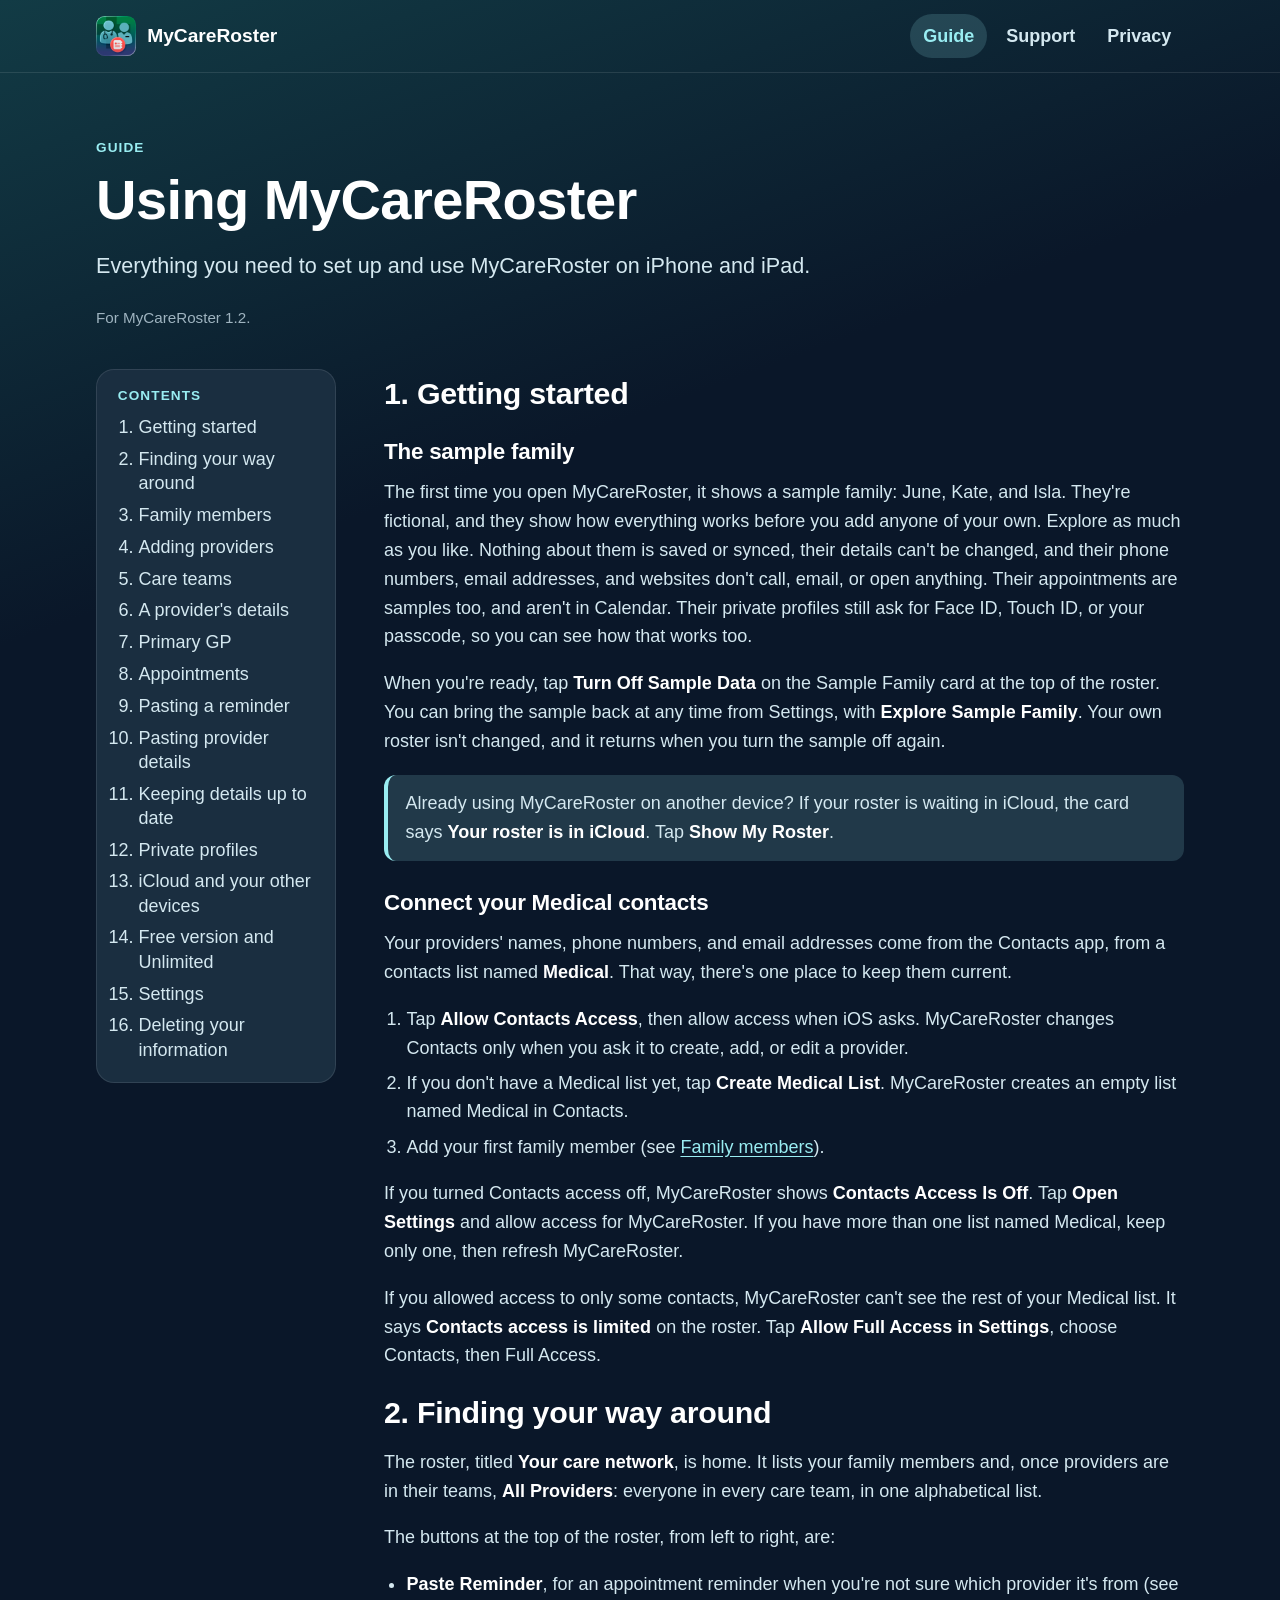
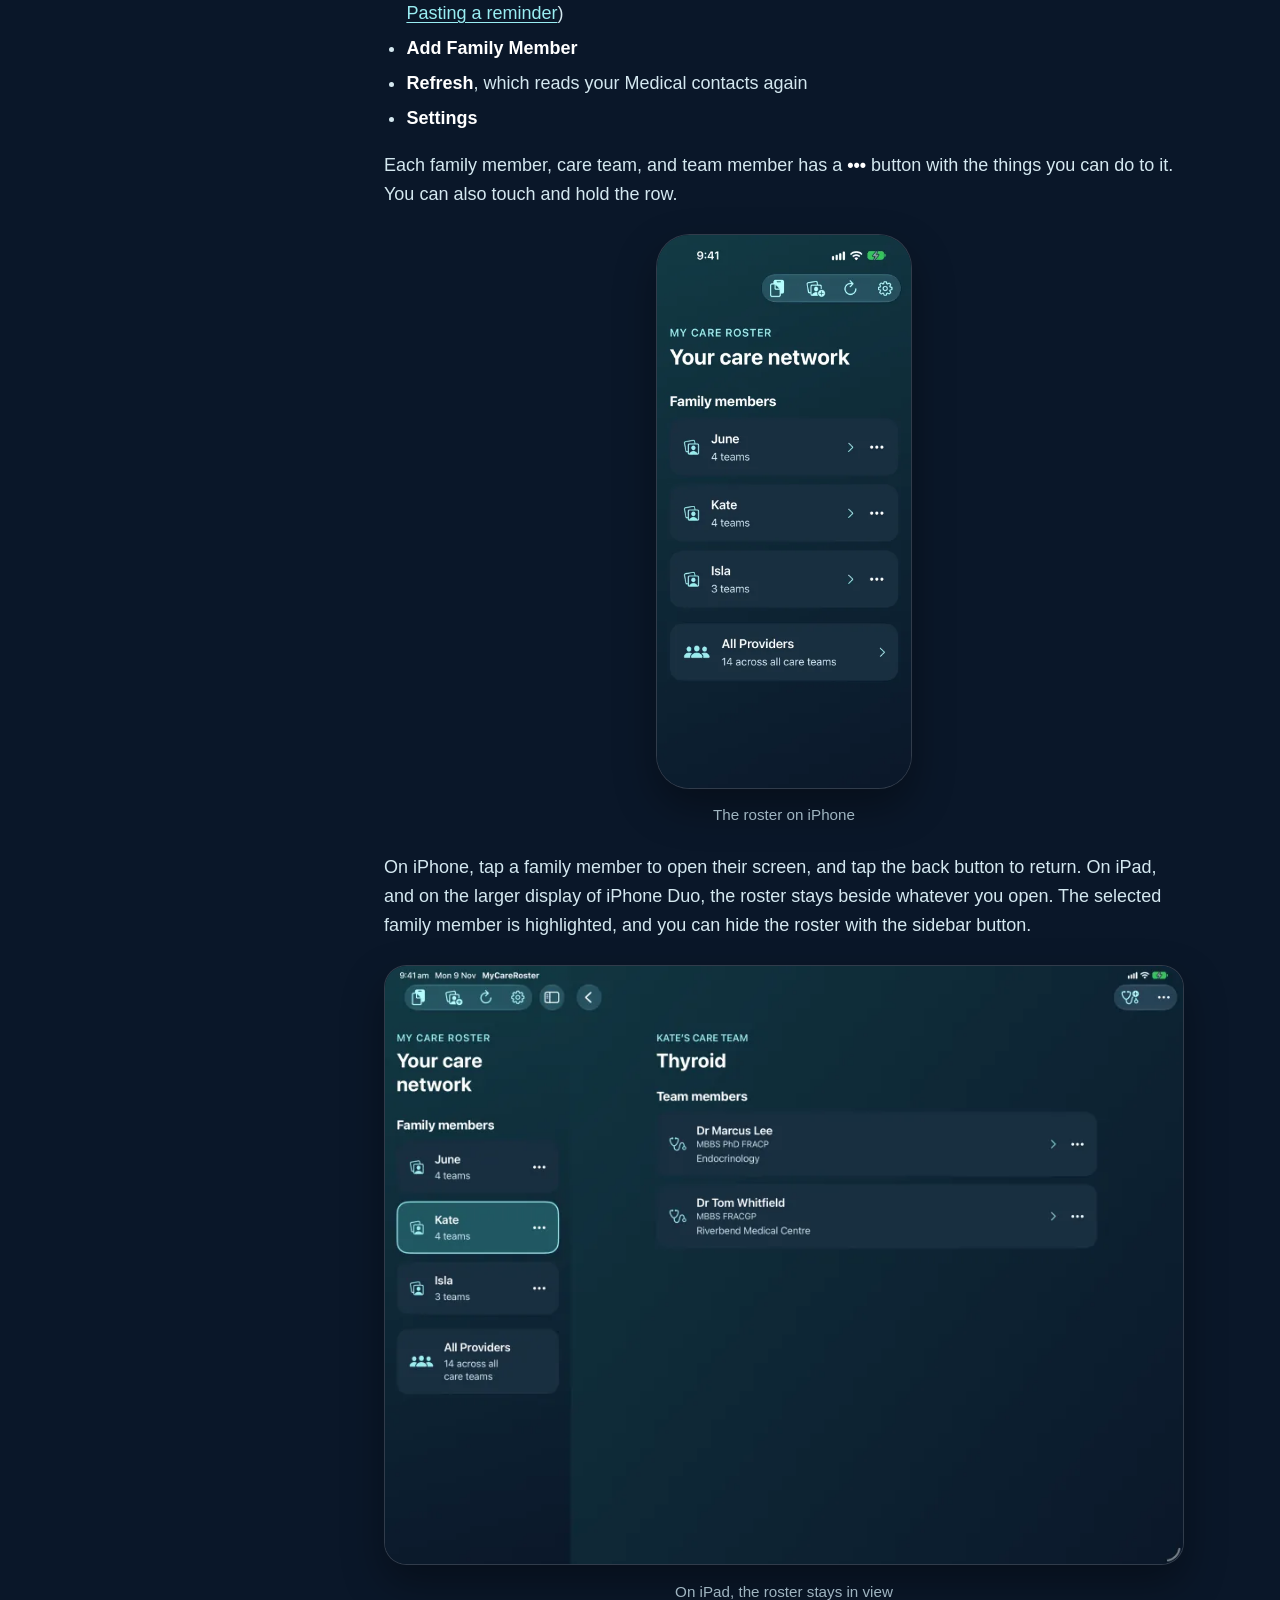
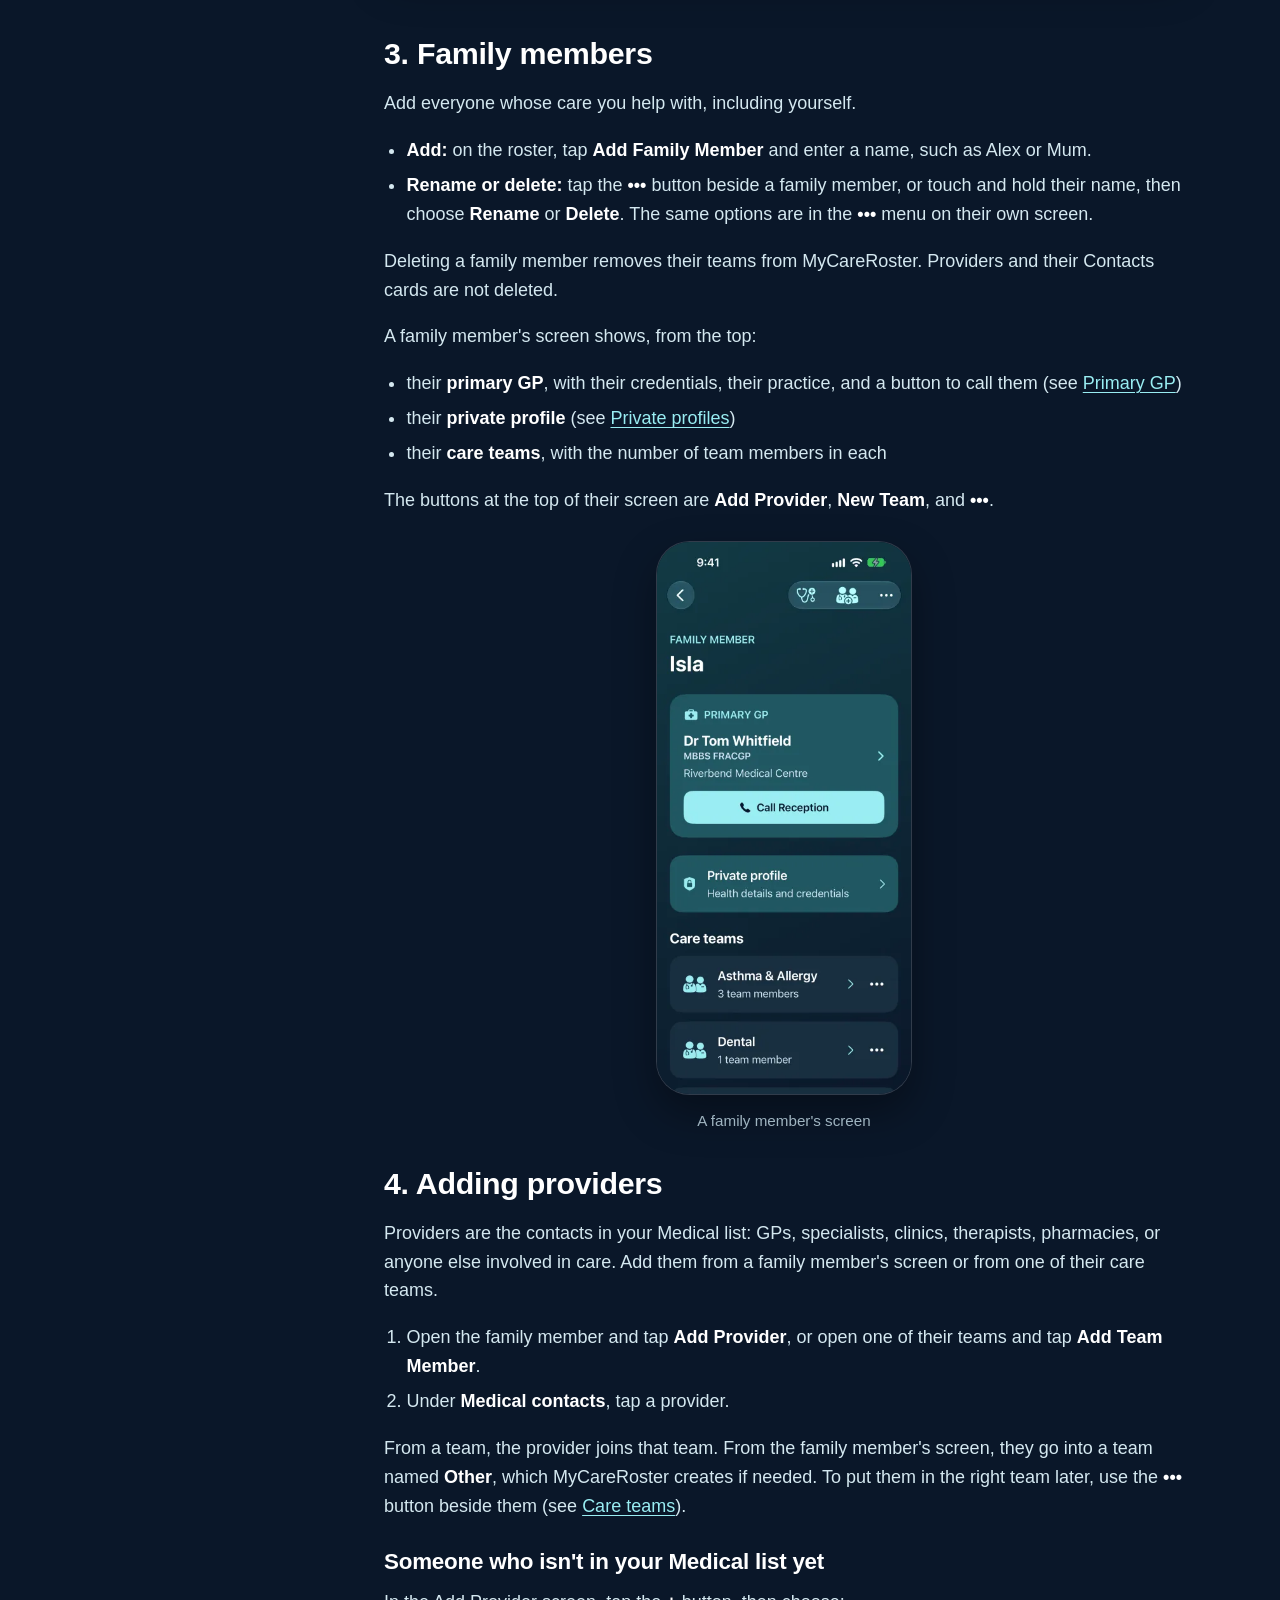
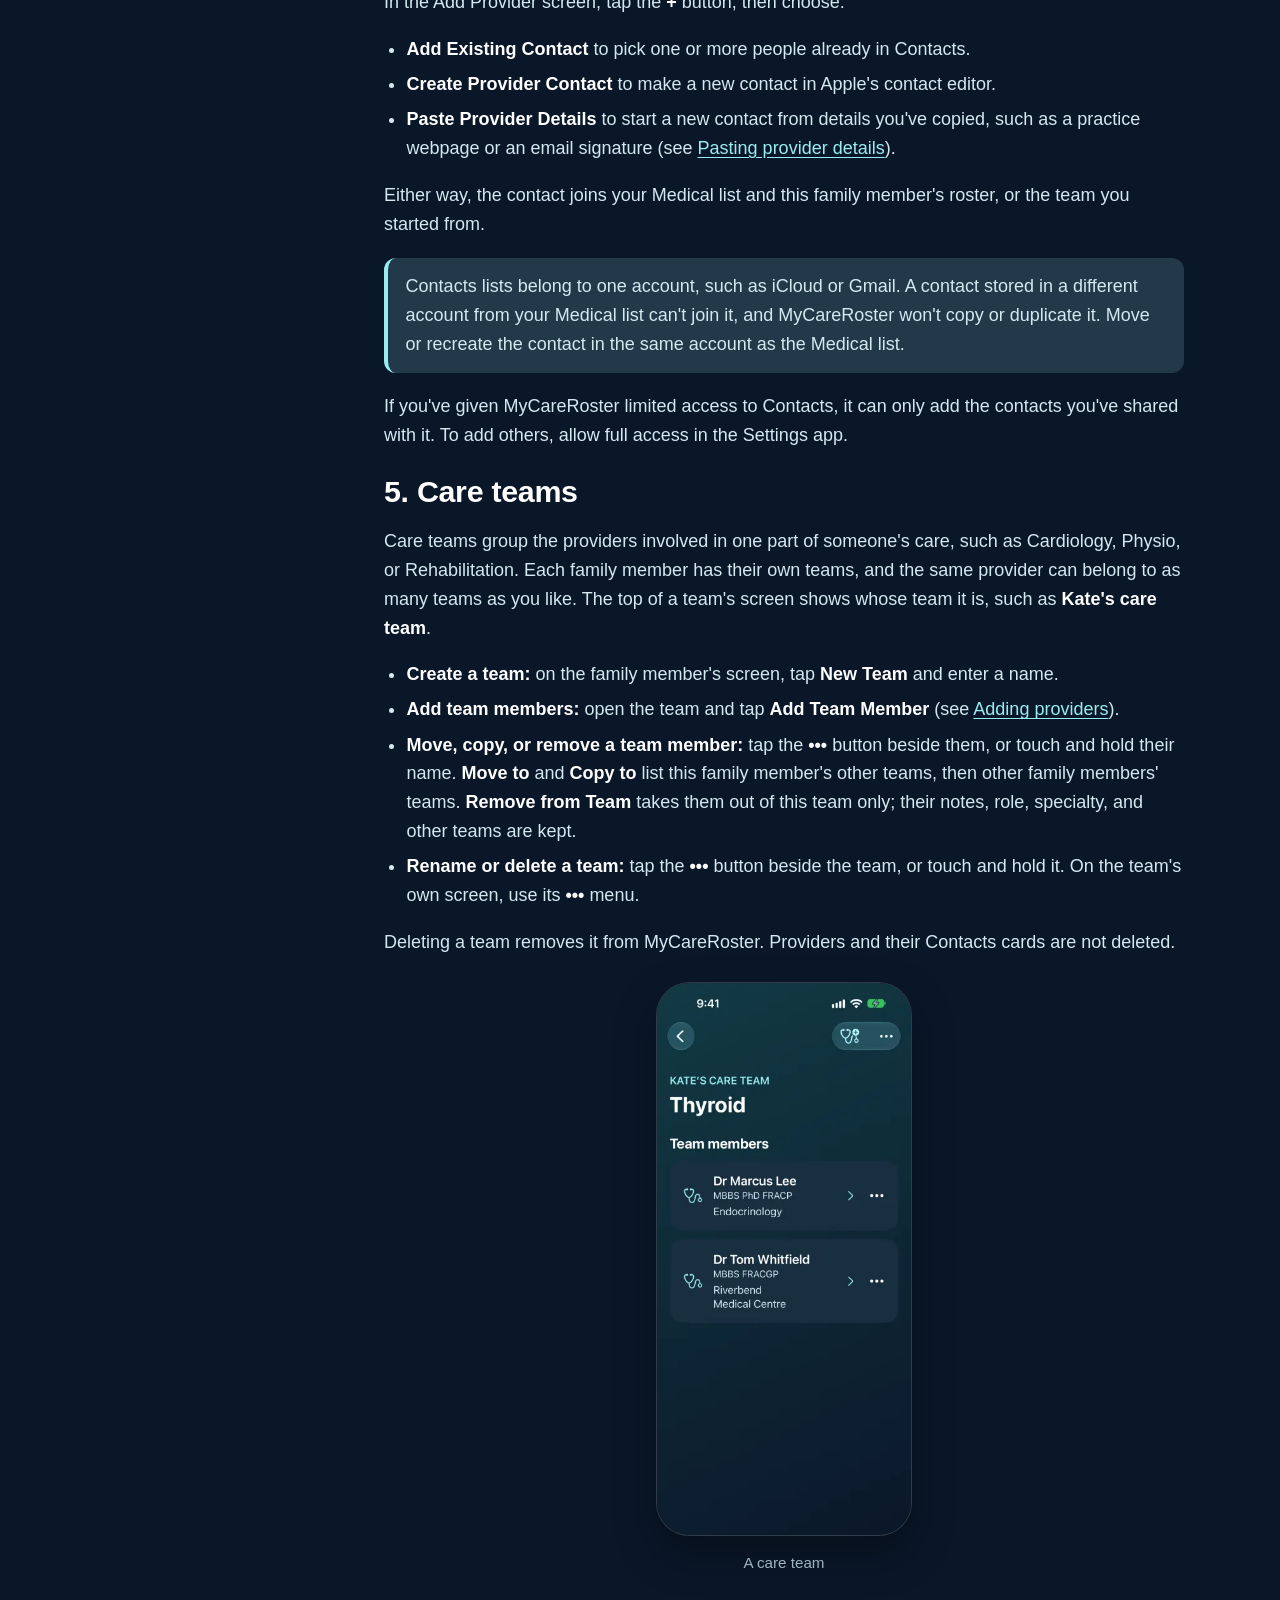
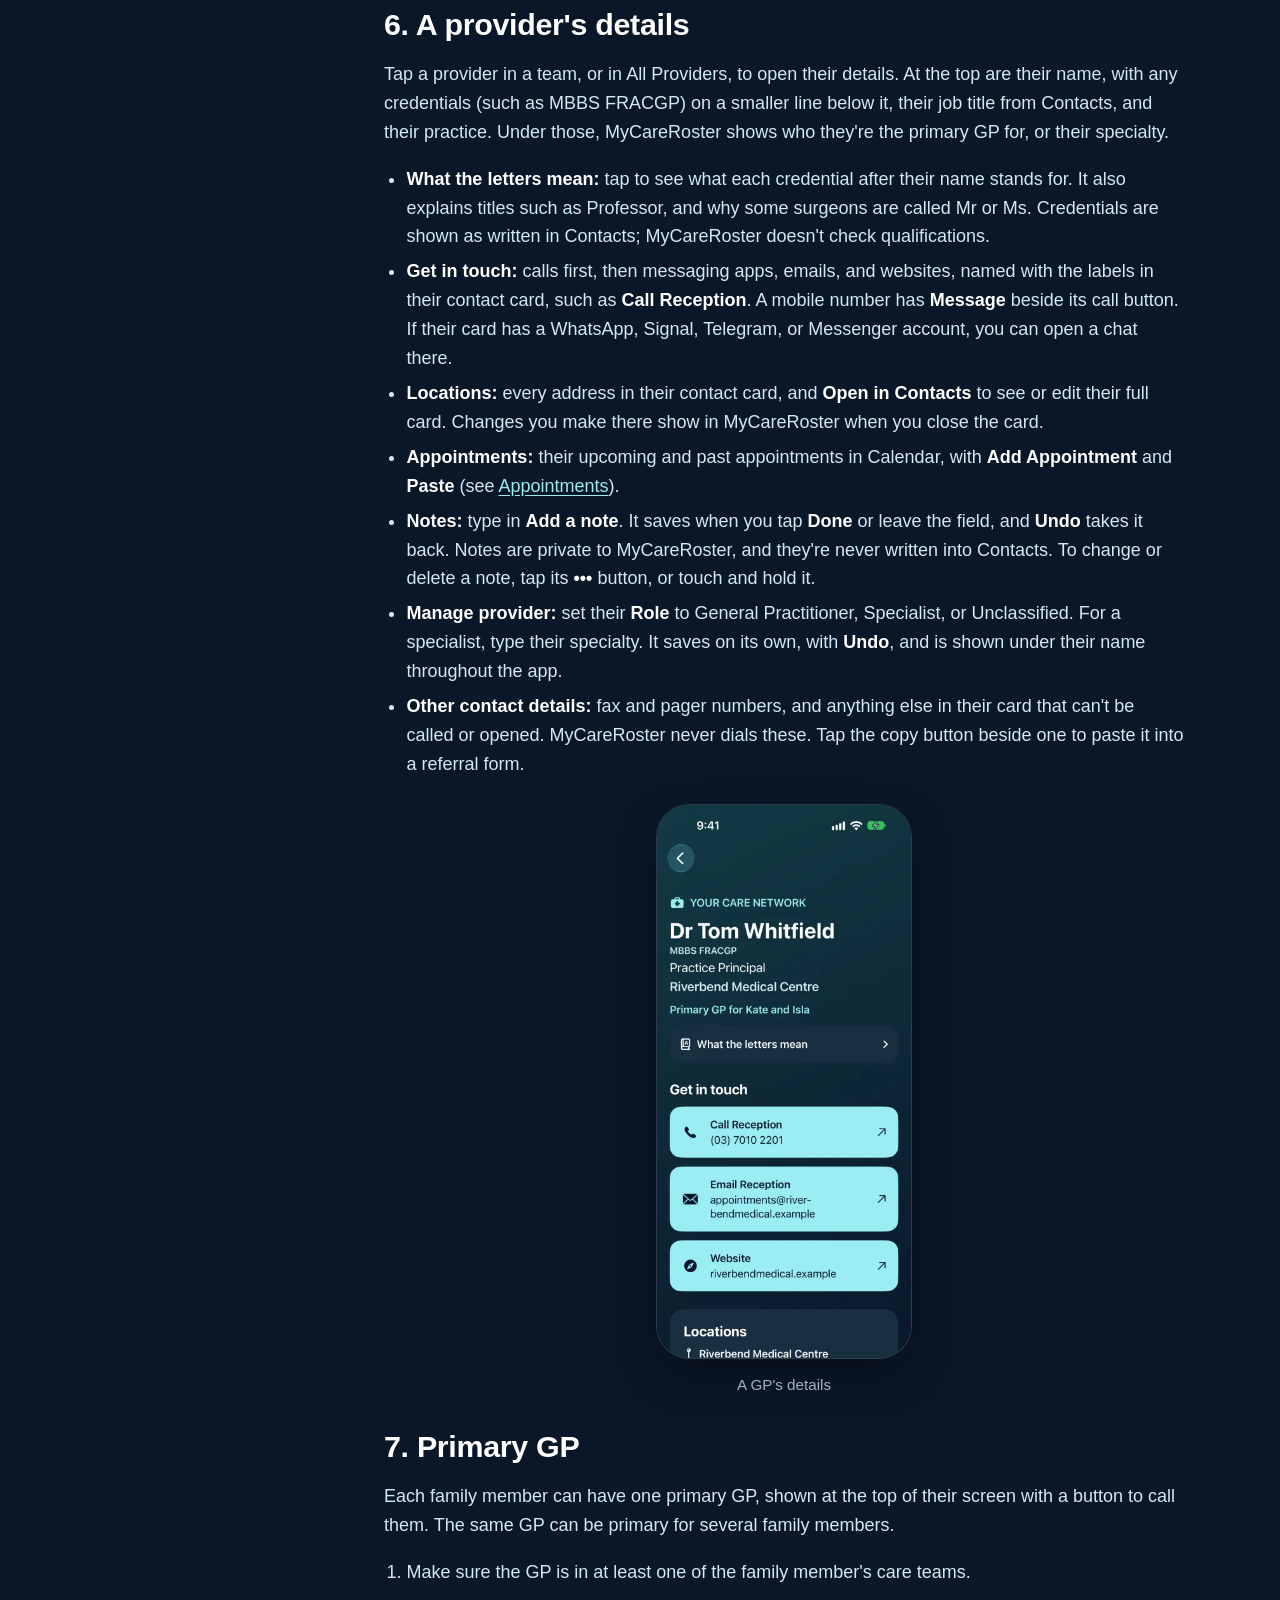
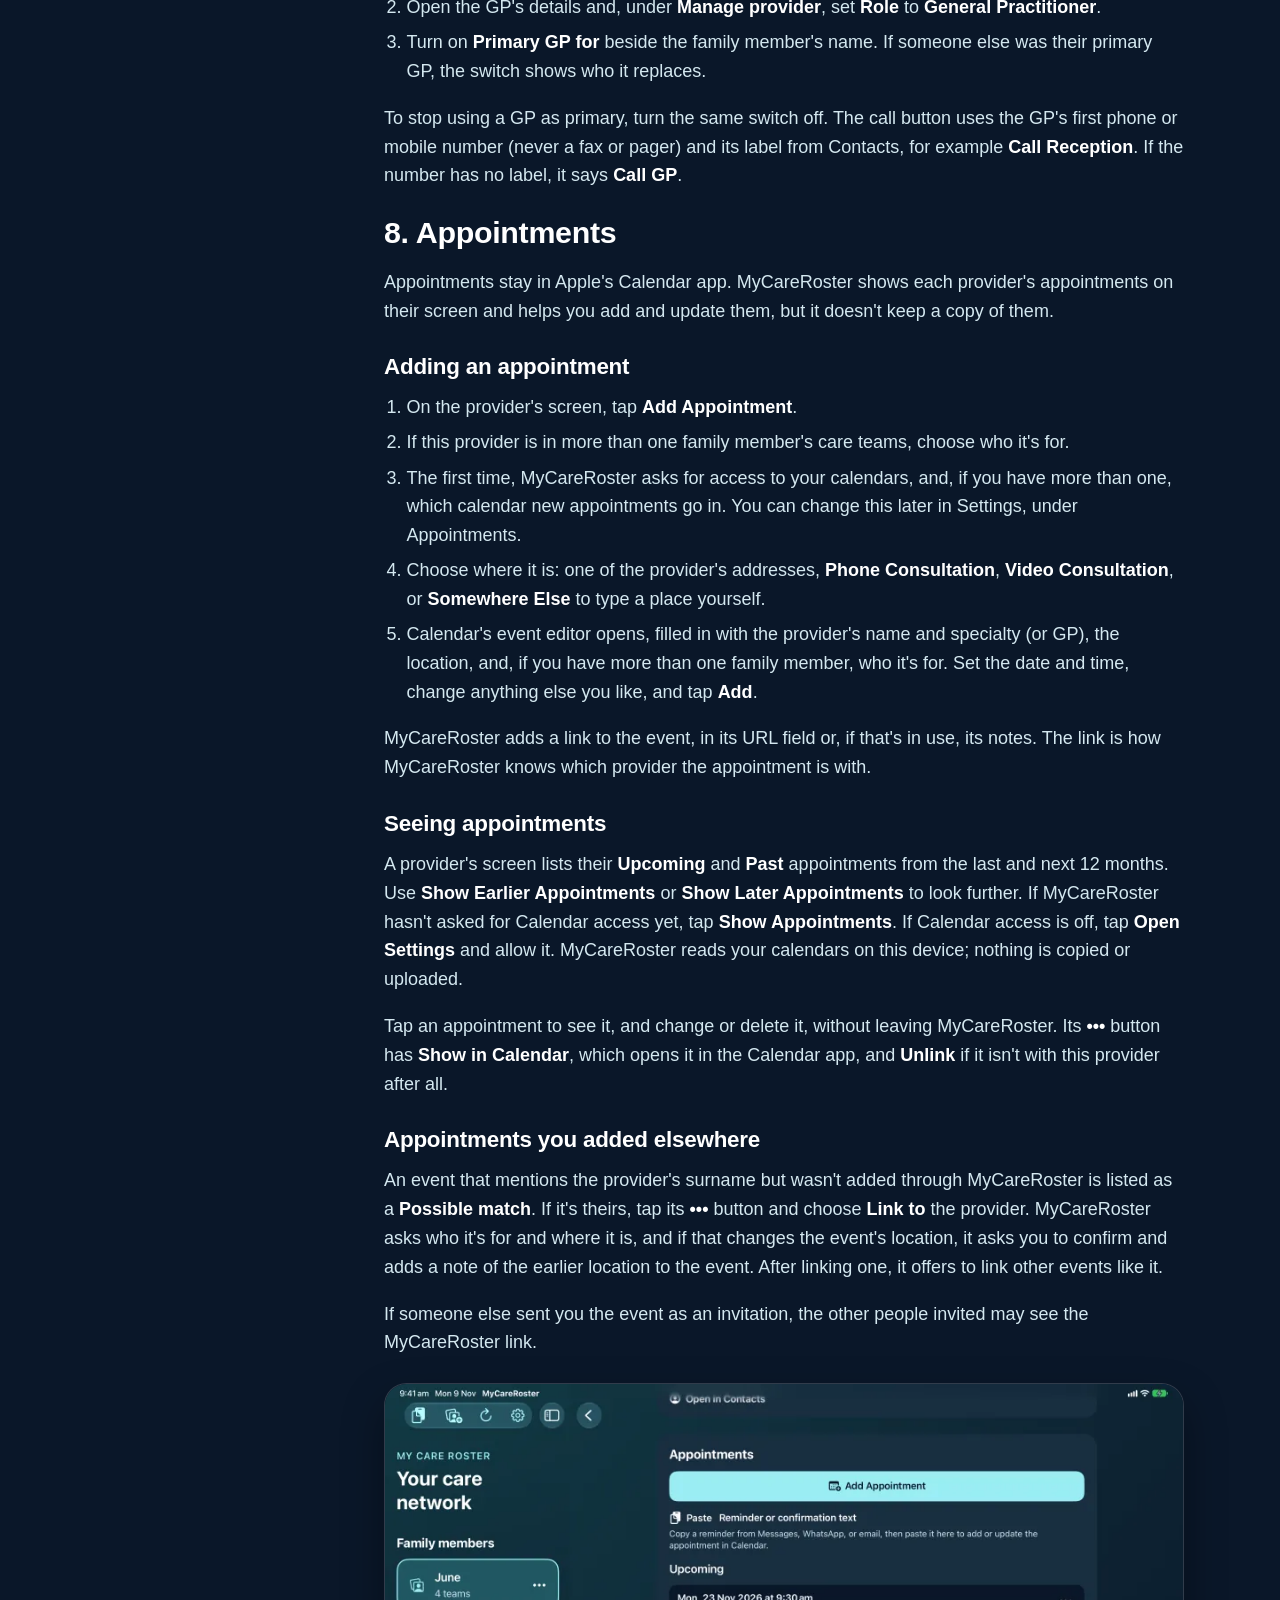
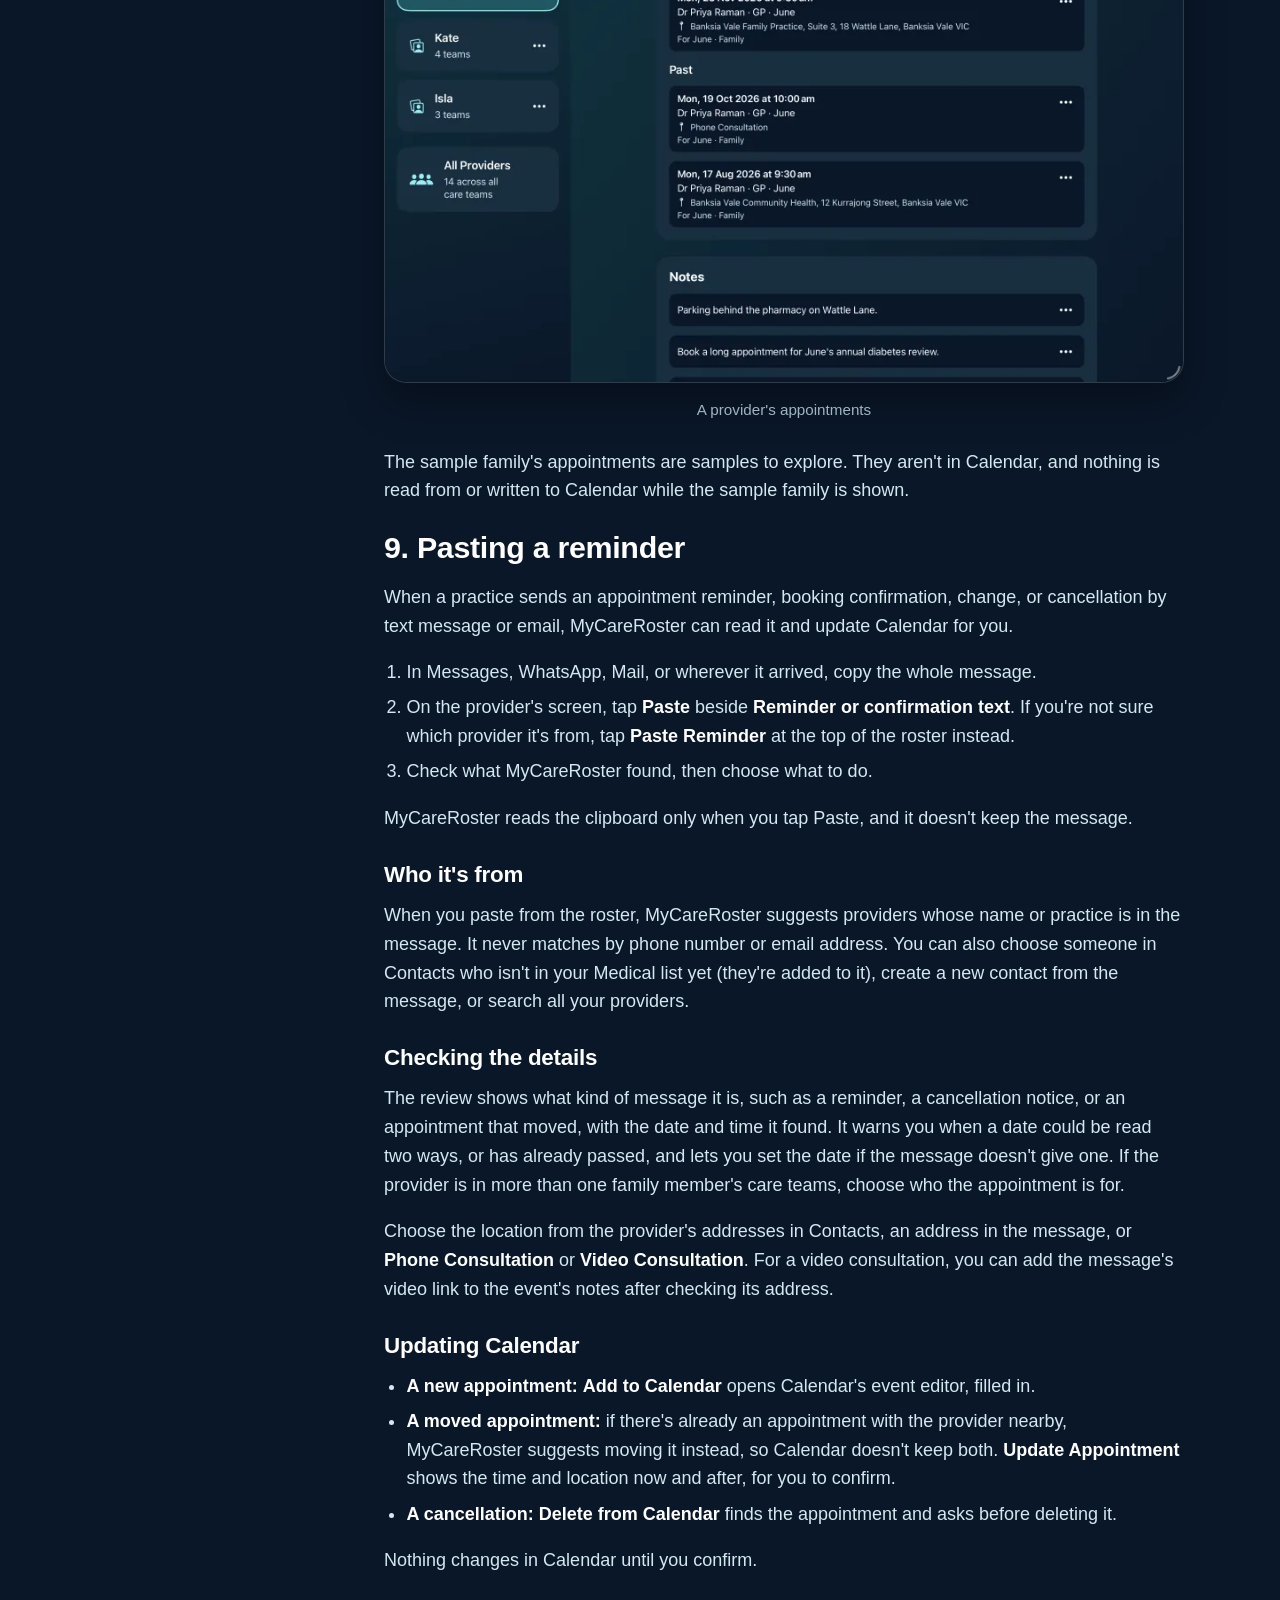
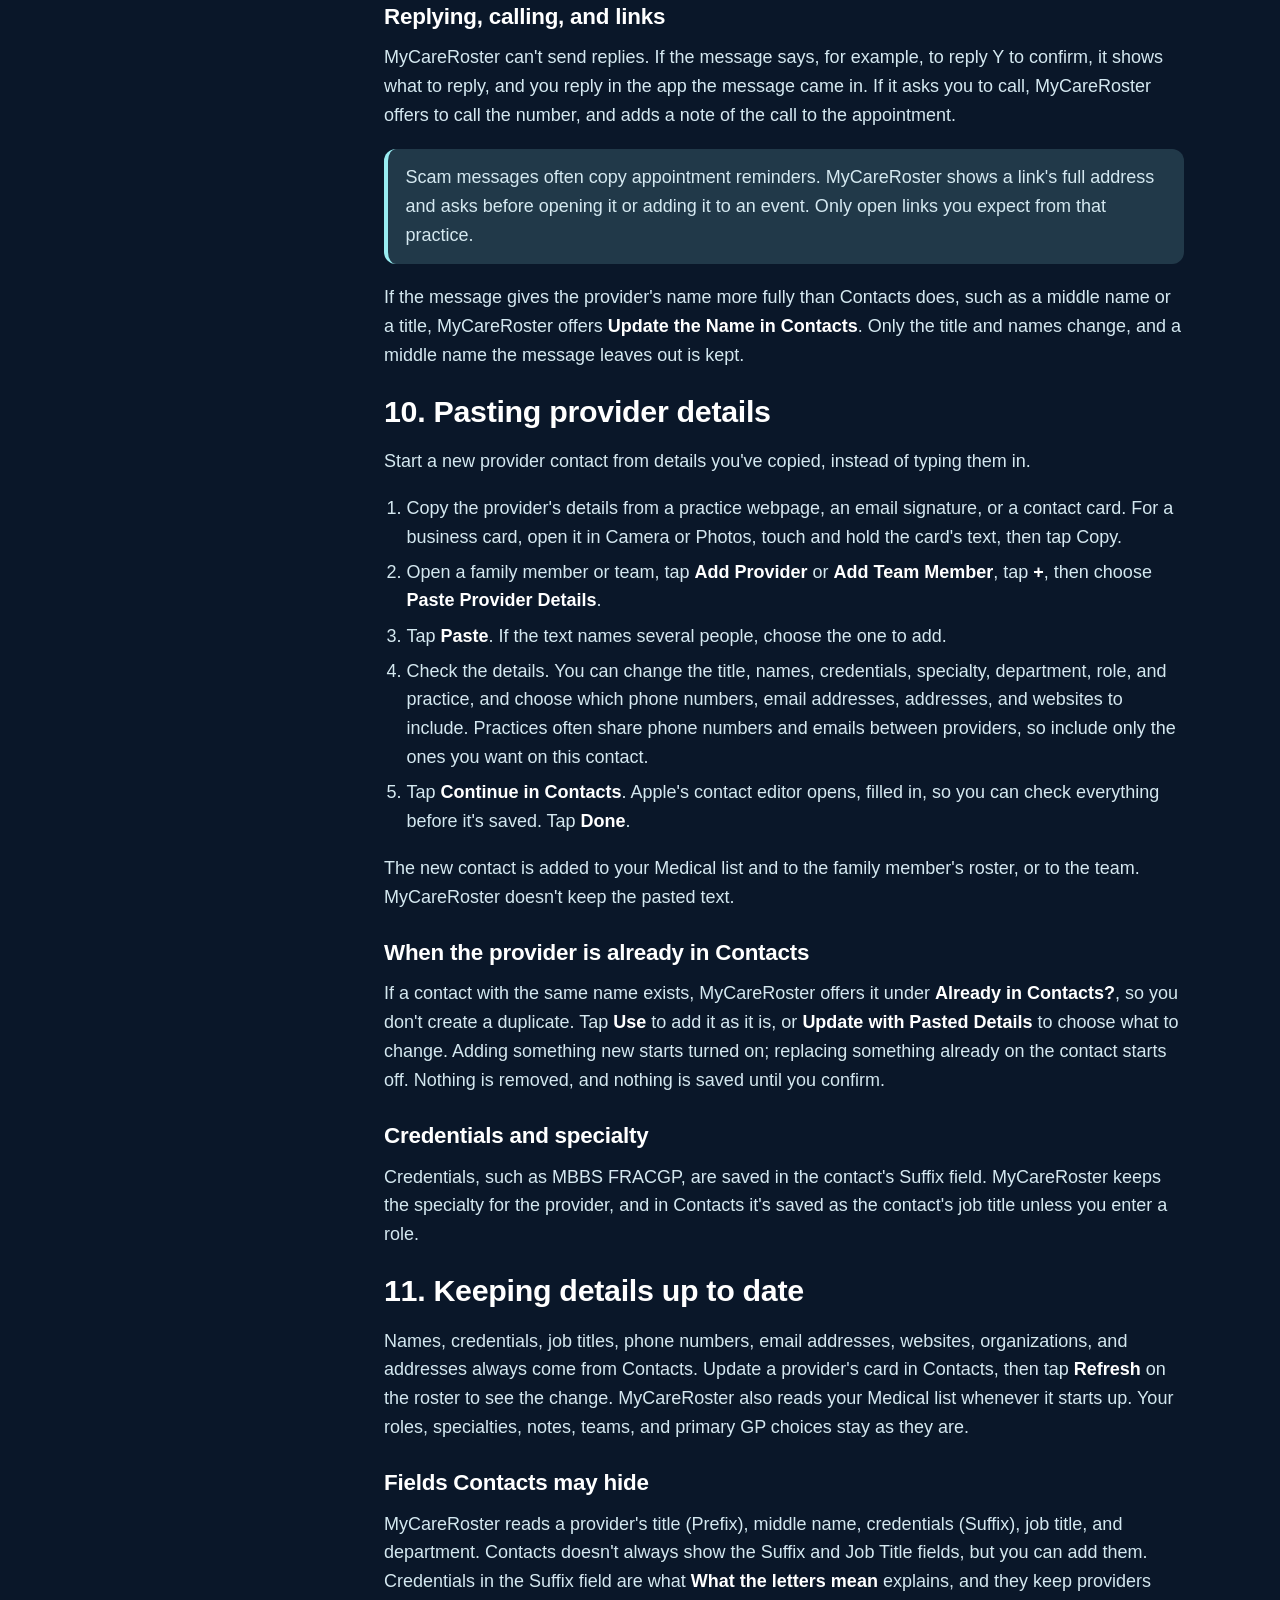
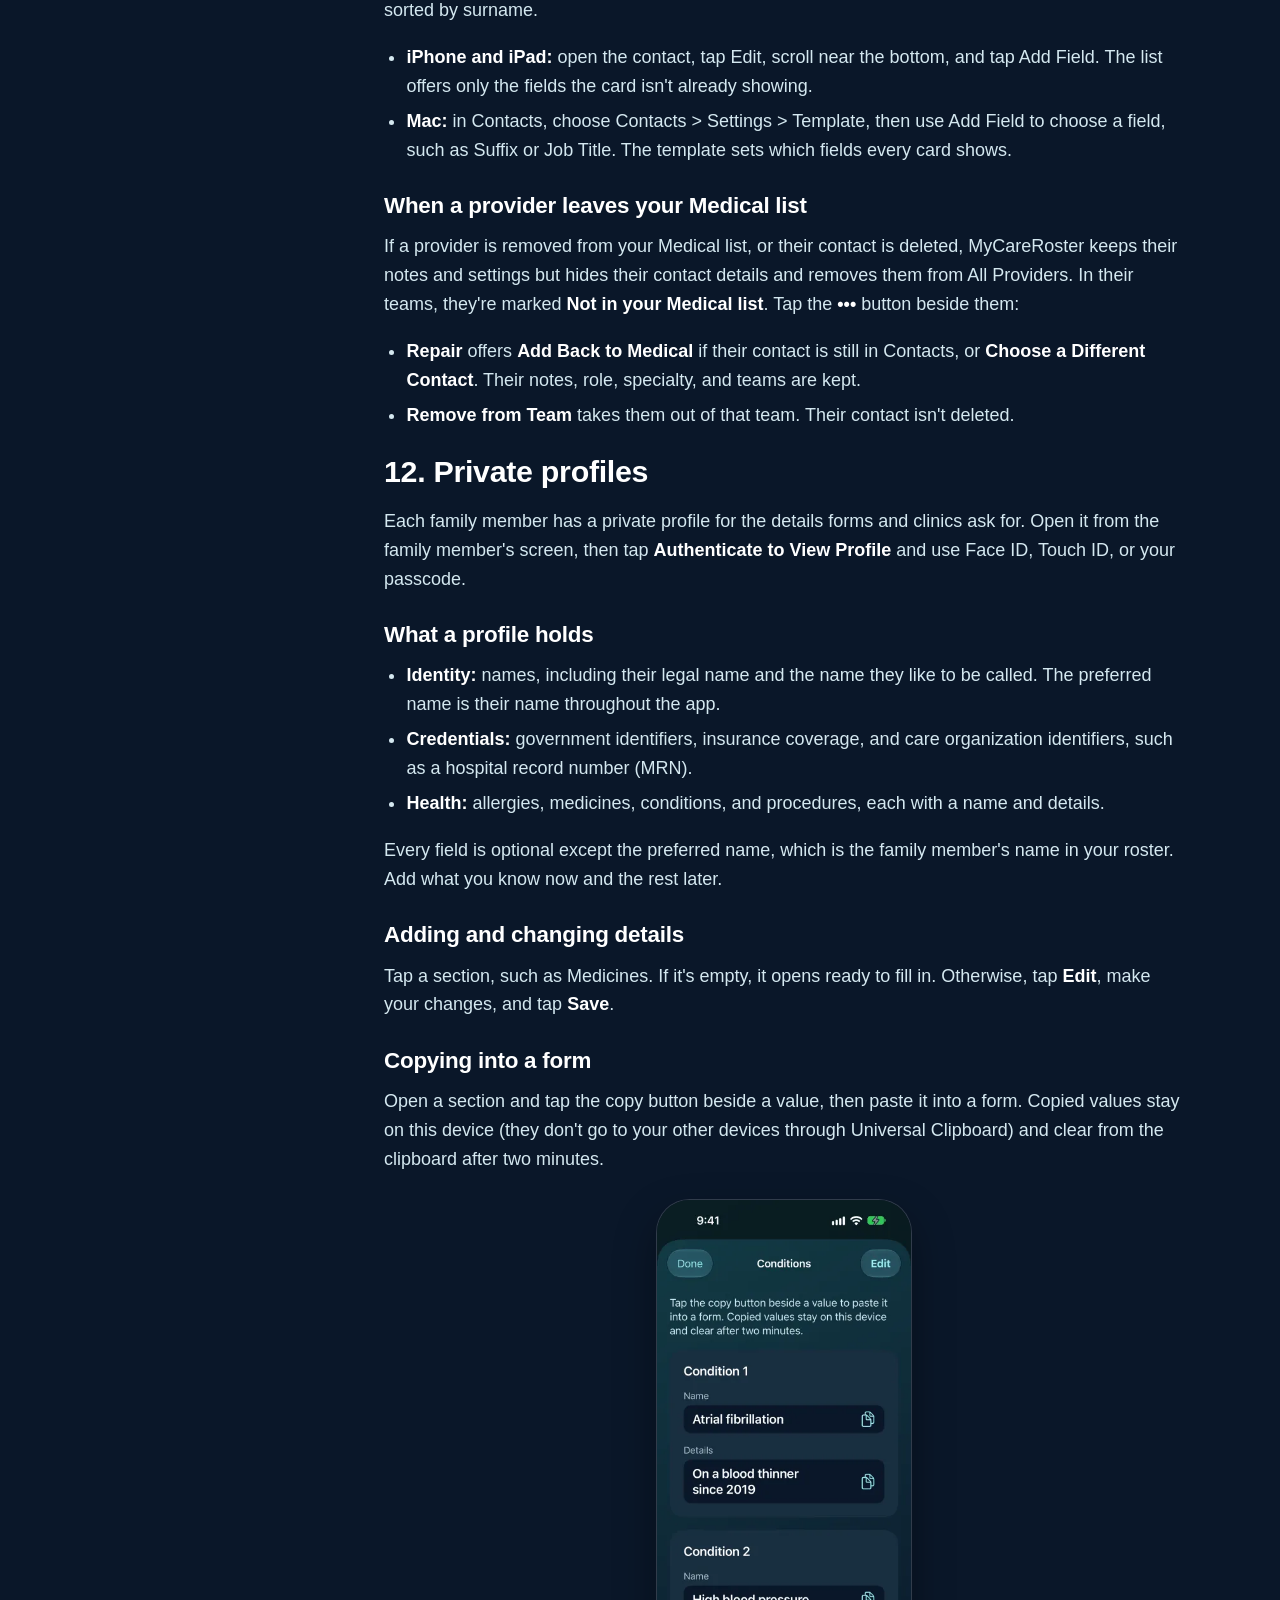
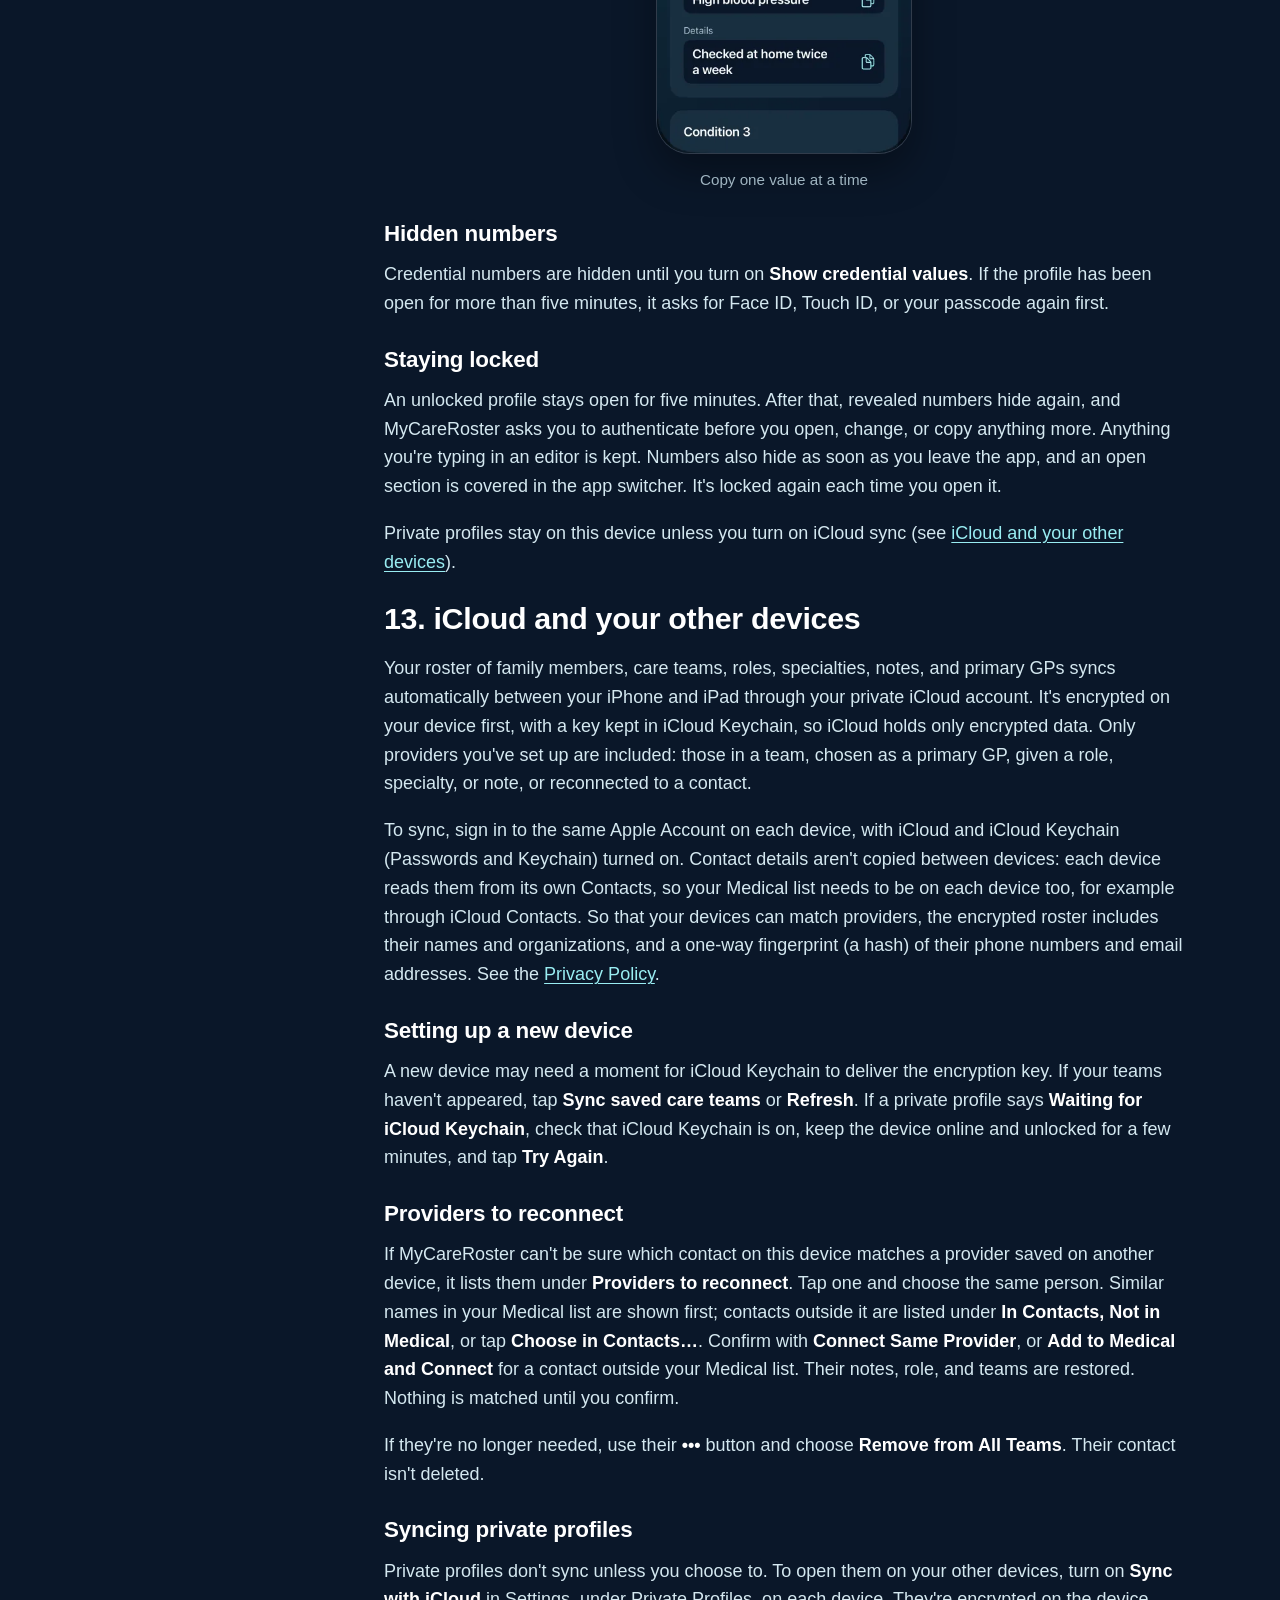
==== commit fb066b5d: "Update the site for MyCareRoster 1.2: rewrite the guide with Appointments, Pasting a reminder, and P" ====
--- a/guide/index.html
+++ b/guide/index.html
@@ -4,7 +4,7 @@
   <meta charset="utf-8">
   <meta name="viewport" content="width=device-width, initial-scale=1, viewport-fit=cover">
   <title>Guide — MyCareRoster</title>
-  <meta name="description" content="How to use MyCareRoster for iPhone and iPad: set up your Medical contacts, family members, care teams, primary GPs, private profiles, and iCloud sync.">
+  <meta name="description" content="How to use MyCareRoster for iPhone and iPad: set up your Medical contacts, family members, care teams, primary GPs, appointments, pasted reminders, private profiles, and iCloud sync.">
   <link rel="canonical" href="https://mycareroster.com/guide/">
   <meta name="theme-color" content="#0a1729">
   <meta name="color-scheme" content="dark">
@@ -44,7 +44,7 @@
         <span class="eyebrow">Guide</span>
         <h1>Using MyCareRoster</h1>
         <p class="lead">Everything you need to set up and use MyCareRoster on iPhone and iPad.</p>
-        <p class="meta">For MyCareRoster 1.0.</p>
+        <p class="meta">For MyCareRoster 1.2.</p>
       </div>
 
       <div class="guide-layout">
@@ -58,6 +58,9 @@
             <li><a href="#care-teams">Care teams</a></li>
             <li><a href="#provider-details">A provider's details</a></li>
             <li><a href="#primary-gp">Primary GP</a></li>
+            <li><a href="#appointments">Appointments</a></li>
+            <li><a href="#paste-reminder">Pasting a reminder</a></li>
+            <li><a href="#paste-details">Pasting provider details</a></li>
             <li><a href="#staying-up-to-date">Keeping details up to date</a></li>
             <li><a href="#private-profiles">Private profiles</a></li>
             <li><a href="#icloud">iCloud and your other devices</a></li>
@@ -73,7 +76,7 @@
             <h2 id="h-getting-started">1. Getting started</h2>
 
             <h3>The sample family</h3>
-            <p>The first time you open MyCareRoster, it shows a sample family: June, Kate, and Isla. They're fictional, and they show how everything works before you add anyone of your own. Explore as much as you like. Nothing about them is saved or synced, their details can't be changed, and their phone numbers and email addresses don't call or email anyone. Their private profiles still ask for Face ID, Touch ID, or your passcode, so you can see how that works too.</p>
+            <p>The first time you open MyCareRoster, it shows a sample family: June, Kate, and Isla. They're fictional, and they show how everything works before you add anyone of your own. Explore as much as you like. Nothing about them is saved or synced, their details can't be changed, and their phone numbers, email addresses, and websites don't call, email, or open anything. Their appointments are samples too, and aren't in Calendar. Their private profiles still ask for Face ID, Touch ID, or your passcode, so you can see how that works too.</p>
             <p>When you're ready, tap <span class="ui">Turn Off Sample Data</span> on the Sample Family card at the top of the roster. You can bring the sample back at any time from Settings, with <span class="ui">Explore Sample Family</span>. Your own roster isn't changed, and it returns when you turn the sample off again.</p>
             <div class="tip">
               <p>Already using MyCareRoster on another device? If your roster is waiting in iCloud, the card says <span class="ui">Your roster is in iCloud</span>. Tap <span class="ui">Show My Roster</span>.</p>
@@ -87,17 +90,25 @@
               <li>Add your first family member (see <a href="#family-members">Family members</a>).</li>
             </ol>
             <p>If you turned Contacts access off, MyCareRoster shows <span class="ui">Contacts Access Is Off</span>. Tap <span class="ui">Open Settings</span> and allow access for MyCareRoster. If you have more than one list named Medical, keep only one, then refresh MyCareRoster.</p>
+            <p>If you allowed access to only some contacts, MyCareRoster can't see the rest of your Medical list. It says <span class="ui">Contacts access is limited</span> on the roster. Tap <span class="ui">Allow Full Access in Settings</span>, choose Contacts, then Full Access.</p>
           </section>
 
           <section id="finding-your-way" aria-labelledby="h-finding-your-way">
             <h2 id="h-finding-your-way">2. Finding your way around</h2>
             <p>The roster, titled <strong>Your care network</strong>, is home. It lists your family members and, once providers are in their teams, <span class="ui">All Providers</span>: everyone in every care team, in one alphabetical list.</p>
-            <p>The buttons at the top of the roster are <span class="ui">Add Family Member</span>, <span class="ui">Refresh</span>, which reads your Medical contacts again, and <span class="ui">Settings</span>.</p>
+            <p>The buttons at the top of the roster, from left to right, are:</p>
+            <ul>
+              <li><span class="ui">Paste Reminder</span>, for an appointment reminder when you're not sure which provider it's from (see <a href="#paste-reminder">Pasting a reminder</a>)</li>
+              <li><span class="ui">Add Family Member</span></li>
+              <li><span class="ui">Refresh</span>, which reads your Medical contacts again</li>
+              <li><span class="ui">Settings</span></li>
+            </ul>
+            <p>Each family member, care team, and team member has a <span class="ui">•••</span> button with the things you can do to it. You can also touch and hold the row.</p>
             <figure class="shot phone small">
               <img src="/assets/img/iphone-roster-400.webp"
                    srcset="/assets/img/iphone-roster-400.webp 400w, /assets/img/iphone-roster-800.webp 800w"
                    sizes="16rem" width="400" height="870" loading="lazy"
-                   alt="The roster, titled Your care network, with the Add Family Member, Refresh, and Settings buttons at the top, three family members, and All Providers.">
+                   alt="The roster, titled Your care network, with the Paste Reminder, Add Family Member, Refresh, and Settings buttons at the top, three family members, and All Providers.">
               <figcaption>The roster on iPhone</figcaption>
             </figure>
             <p>On iPhone, tap a family member to open their screen, and tap the back button to return. On iPad, and on the larger display of iPhone Duo, the roster stays beside whatever you open. The selected family member is highlighted, and you can hide the roster with the sidebar button.</p>
@@ -105,7 +116,7 @@
               <img src="/assets/img/ipad-team-thyroid-900.webp"
                    srcset="/assets/img/ipad-team-thyroid-900.webp 900w, /assets/img/ipad-team-thyroid-1600.webp 1600w"
                    sizes="(min-width: 52rem) 46rem, 100vw" width="900" height="675" loading="lazy"
-                   alt="MyCareRoster on iPad, with the roster on the left and a care team named Thyroid on the right.">
+                   alt="MyCareRoster on iPad, with the roster on the left and Kate's care team named Thyroid on the right.">
               <figcaption>On iPad, the roster stays in view</figcaption>
             </figure>
           </section>
@@ -120,7 +131,7 @@
             <p>Deleting a family member removes their teams from MyCareRoster. Providers and their Contacts cards are not deleted.</p>
             <p>A family member's screen shows, from the top:</p>
             <ul>
-              <li>their <strong>primary GP</strong>, with a button to call the practice (see <a href="#primary-gp">Primary GP</a>)</li>
+              <li>their <strong>primary GP</strong>, with their credentials, their practice, and a button to call them (see <a href="#primary-gp">Primary GP</a>)</li>
               <li>their <strong>private profile</strong> (see <a href="#private-profiles">Private profiles</a>)</li>
               <li>their <strong>care teams</strong>, with the number of team members in each</li>
             </ul>
@@ -129,26 +140,28 @@
               <img src="/assets/img/iphone-family-isla-400.webp"
                    srcset="/assets/img/iphone-family-isla-400.webp 400w, /assets/img/iphone-family-isla-800.webp 800w"
                    sizes="16rem" width="400" height="870" loading="lazy"
-                   alt="Isla's screen: her primary GP with a Call Reception button, her private profile, and her care teams.">
+                   alt="Isla's screen: her primary GP, Dr Tom Whitfield, with a Call Reception button, her private profile, and her care teams, Asthma &amp; Allergy and Dental.">
               <figcaption>A family member's screen</figcaption>
             </figure>
           </section>
 
           <section id="adding-providers" aria-labelledby="h-adding-providers">
             <h2 id="h-adding-providers">4. Adding providers</h2>
-            <p>Providers are the contacts in your Medical list: GPs, specialists, clinics, therapists, pharmacies, or anyone else involved in care. Add them from a family member's screen.</p>
-            <ol>
-              <li>Open the family member and tap <span class="ui">Add Provider</span>.</li>
-              <li>Under <strong>Medical contacts</strong>, tap a provider to add them to this family member's roster.</li>
-            </ol>
-            <p>A provider added this way goes into a team named <strong>Other</strong>, which MyCareRoster creates if needed. To put them in the right team, open that team and use <span class="ui">Edit Team Members</span> (see <a href="#care-teams">Care teams</a>).</p>
+            <p>Providers are the contacts in your Medical list: GPs, specialists, clinics, therapists, pharmacies, or anyone else involved in care. Add them from a family member's screen or from one of their care teams.</p>
+            <ol>
+              <li>Open the family member and tap <span class="ui">Add Provider</span>, or open one of their teams and tap <span class="ui">Add Team Member</span>.</li>
+              <li>Under <strong>Medical contacts</strong>, tap a provider.</li>
+            </ol>
+            <p>From a team, the provider joins that team. From the family member's screen, they go into a team named <strong>Other</strong>, which MyCareRoster creates if needed. To put them in the right team later, use the <span class="ui">•••</span> button beside them (see <a href="#care-teams">Care teams</a>).</p>
 
             <h3>Someone who isn't in your Medical list yet</h3>
             <p>In the Add Provider screen, tap the <span class="ui">+</span> button, then choose:</p>
             <ul>
-              <li><span class="ui">Add Existing Contact</span> to pick one or more people already in Contacts. MyCareRoster adds them to your Medical list and to this family member's roster.</li>
-              <li><span class="ui">Create Provider Contact</span> to make a new contact in Apple's contact editor. When you save it, it joins your Medical list, and you can then tap it in the list to add it to the roster.</li>
-            </ul>
+              <li><span class="ui">Add Existing Contact</span> to pick one or more people already in Contacts.</li>
+              <li><span class="ui">Create Provider Contact</span> to make a new contact in Apple's contact editor.</li>
+              <li><span class="ui">Paste Provider Details</span> to start a new contact from details you've copied, such as a practice webpage or an email signature (see <a href="#paste-details">Pasting provider details</a>).</li>
+            </ul>
+            <p>Either way, the contact joins your Medical list and this family member's roster, or the team you started from.</p>
             <div class="tip">
               <p>Contacts lists belong to one account, such as iCloud or Gmail. A contact stored in a different account from your Medical list can't join it, and MyCareRoster won't copy or duplicate it. Move or recreate the contact in the same account as the Medical list.</p>
             </div>
@@ -157,10 +170,11 @@
 
           <section id="care-teams" aria-labelledby="h-care-teams">
             <h2 id="h-care-teams">5. Care teams</h2>
-            <p>Care teams group the providers involved in one part of someone's care, such as Cardiology, Physio, or Rehabilitation. Each family member has their own teams, and the same provider can belong to as many teams as you like.</p>
+            <p>Care teams group the providers involved in one part of someone's care, such as Cardiology, Physio, or Rehabilitation. Each family member has their own teams, and the same provider can belong to as many teams as you like. The top of a team's screen shows whose team it is, such as <strong>Kate's care team</strong>.</p>
             <ul>
               <li><strong>Create a team:</strong> on the family member's screen, tap <span class="ui">New Team</span> and enter a name.</li>
-              <li><strong>Choose who's in it:</strong> open the team and tap <span class="ui">Edit Team Members</span>. Turn a provider on to add them, or off to remove them. Changes save as you go; tap <span class="ui">Done</span> when you're finished.</li>
+              <li><strong>Add team members:</strong> open the team and tap <span class="ui">Add Team Member</span> (see <a href="#adding-providers">Adding providers</a>).</li>
+              <li><strong>Move, copy, or remove a team member:</strong> tap the <span class="ui">•••</span> button beside them, or touch and hold their name. <span class="ui">Move to</span> and <span class="ui">Copy to</span> list this family member's other teams, then other family members' teams. <span class="ui">Remove from Team</span> takes them out of this team only; their notes, role, specialty, and other teams are kept.</li>
               <li><strong>Rename or delete a team:</strong> tap the <span class="ui">•••</span> button beside the team, or touch and hold it. On the team's own screen, use its <span class="ui">•••</span> menu.</li>
             </ul>
             <p>Deleting a team removes it from MyCareRoster. Providers and their Contacts cards are not deleted.</p>
@@ -168,48 +182,147 @@
               <img src="/assets/img/iphone-team-thyroid-400.webp"
                    srcset="/assets/img/iphone-team-thyroid-400.webp 400w, /assets/img/iphone-team-thyroid-800.webp 800w"
                    sizes="16rem" width="400" height="870" loading="lazy"
-                   alt="A care team named Thyroid with two team members, and the Edit Team Members and ••• buttons at the top.">
+                   alt="Kate's care team named Thyroid, with Dr Marcus Lee, endocrinology, and Dr Tom Whitfield, each with a ••• button, and the Add Team Member and ••• buttons at the top.">
               <figcaption>A care team</figcaption>
             </figure>
           </section>
 
           <section id="provider-details" aria-labelledby="h-provider-details">
             <h2 id="h-provider-details">6. A provider's details</h2>
-            <p>Tap a provider in a team, or in All Providers, to open their details.</p>
-            <ul>
-              <li><strong>Get in touch:</strong> one button for each phone number and email address in their contact card, named with the card's labels, such as <span class="ui">Call Reception</span>. Tap to call or write an email.</li>
-              <li><strong>Practice &amp; location:</strong> their organization and suburb or city, and <span class="ui">Open in Contacts</span> to see or edit their full contact card. Changes you make there show in MyCareRoster when you close the card.</li>
-              <li><strong>Notes:</strong> type in <span class="ui">Add a note</span> and tap <span class="ui">Save Note</span>. Notes are private to MyCareRoster, and they're never written into Contacts. To change or delete a note, tap its <span class="ui">•••</span> button, or touch and hold it.</li>
-              <li><strong>Manage provider:</strong> set their <span class="ui">Role</span> to General Practitioner, Specialist, or Unclassified. For a specialist, enter their specialty and tap <span class="ui">Save Specialty</span>. It's shown under their name throughout the app.</li>
+            <p>Tap a provider in a team, or in All Providers, to open their details. At the top are their name, with any credentials (such as MBBS FRACGP) on a smaller line below it, their job title from Contacts, and their practice. Under those, MyCareRoster shows who they're the primary GP for, or their specialty.</p>
+            <ul>
+              <li><strong>What the letters mean:</strong> tap to see what each credential after their name stands for. It also explains titles such as Professor, and why some surgeons are called Mr or Ms. Credentials are shown as written in Contacts; MyCareRoster doesn't check qualifications.</li>
+              <li><strong>Get in touch:</strong> calls first, then messaging apps, emails, and websites, named with the labels in their contact card, such as <span class="ui">Call Reception</span>. A mobile number has <span class="ui">Message</span> beside its call button. If their card has a WhatsApp, Signal, Telegram, or Messenger account, you can open a chat there.</li>
+              <li><strong>Locations:</strong> every address in their contact card, and <span class="ui">Open in Contacts</span> to see or edit their full card. Changes you make there show in MyCareRoster when you close the card.</li>
+              <li><strong>Appointments:</strong> their upcoming and past appointments in Calendar, with <span class="ui">Add Appointment</span> and <span class="ui">Paste</span> (see <a href="#appointments">Appointments</a>).</li>
+              <li><strong>Notes:</strong> type in <span class="ui">Add a note</span>. It saves when you tap <span class="ui">Done</span> or leave the field, and <span class="ui">Undo</span> takes it back. Notes are private to MyCareRoster, and they're never written into Contacts. To change or delete a note, tap its <span class="ui">•••</span> button, or touch and hold it.</li>
+              <li><strong>Manage provider:</strong> set their <span class="ui">Role</span> to General Practitioner, Specialist, or Unclassified. For a specialist, type their specialty. It saves on its own, with <span class="ui">Undo</span>, and is shown under their name throughout the app.</li>
+              <li><strong>Other contact details:</strong> fax and pager numbers, and anything else in their card that can't be called or opened. MyCareRoster never dials these. Tap the copy button beside one to paste it into a referral form.</li>
             </ul>
             <figure class="shot phone small">
-              <img src="/assets/img/iphone-provider-lee-400.webp"
-                   srcset="/assets/img/iphone-provider-lee-400.webp 400w, /assets/img/iphone-provider-lee-800.webp 800w"
+              <img src="/assets/img/iphone-gp-whitfield-400.webp"
+                   srcset="/assets/img/iphone-gp-whitfield-400.webp 400w, /assets/img/iphone-gp-whitfield-800.webp 800w"
                    sizes="16rem" width="400" height="870" loading="lazy"
-                   alt="A specialist's details: Call Reception and Email Reception buttons, Practice and location, and a note about blood tests.">
-              <figcaption>A specialist's details</figcaption>
+                   alt="Dr Tom Whitfield's details: MBBS FRACGP under his name, Practice Principal, Riverbend Medical Centre, Primary GP for Kate and Isla, What the letters mean, and Call Reception, Email Reception, and Website buttons.">
+              <figcaption>A GP's details</figcaption>
             </figure>
           </section>
 
           <section id="primary-gp" aria-labelledby="h-primary-gp">
             <h2 id="h-primary-gp">7. Primary GP</h2>
-            <p>Each family member can have one primary GP, shown at the top of their screen with a button to call the practice. The same GP can be primary for several family members.</p>
+            <p>Each family member can have one primary GP, shown at the top of their screen with a button to call them. The same GP can be primary for several family members.</p>
             <ol>
               <li>Make sure the GP is in at least one of the family member's care teams.</li>
               <li>Open the GP's details and, under <strong>Manage provider</strong>, set <span class="ui">Role</span> to <span class="ui">General Practitioner</span>.</li>
               <li>Turn on <span class="ui">Primary GP for</span> beside the family member's name. If someone else was their primary GP, the switch shows who it replaces.</li>
             </ol>
-            <p>To stop using a GP as primary, turn the same switch off. The call button uses the GP's first phone number and its label from Contacts, for example <span class="ui">Call Reception</span>.</p>
+            <p>To stop using a GP as primary, turn the same switch off. The call button uses the GP's first phone or mobile number (never a fax or pager) and its label from Contacts, for example <span class="ui">Call Reception</span>. If the number has no label, it says <span class="ui">Call GP</span>.</p>
+          </section>
+
+          <section id="appointments" aria-labelledby="h-appointments">
+            <h2 id="h-appointments">8. Appointments</h2>
+            <p>Appointments stay in Apple's Calendar app. MyCareRoster shows each provider's appointments on their screen and helps you add and update them, but it doesn't keep a copy of them.</p>
+
+            <h3>Adding an appointment</h3>
+            <ol>
+              <li>On the provider's screen, tap <span class="ui">Add Appointment</span>.</li>
+              <li>If this provider is in more than one family member's care teams, choose who it's for.</li>
+              <li>The first time, MyCareRoster asks for access to your calendars, and, if you have more than one, which calendar new appointments go in. You can change this later in Settings, under Appointments.</li>
+              <li>Choose where it is: one of the provider's addresses, <span class="ui">Phone Consultation</span>, <span class="ui">Video Consultation</span>, or <span class="ui">Somewhere Else</span> to type a place yourself.</li>
+              <li>Calendar's event editor opens, filled in with the provider's name and specialty (or GP), the location, and, if you have more than one family member, who it's for. Set the date and time, change anything else you like, and tap <span class="ui">Add</span>.</li>
+            </ol>
+            <p>MyCareRoster adds a link to the event, in its URL field or, if that's in use, its notes. The link is how MyCareRoster knows which provider the appointment is with.</p>
+
+            <h3>Seeing appointments</h3>
+            <p>A provider's screen lists their <strong>Upcoming</strong> and <strong>Past</strong> appointments from the last and next 12 months. Use <span class="ui">Show Earlier Appointments</span> or <span class="ui">Show Later Appointments</span> to look further. If MyCareRoster hasn't asked for Calendar access yet, tap <span class="ui">Show Appointments</span>. If Calendar access is off, tap <span class="ui">Open Settings</span> and allow it. MyCareRoster reads your calendars on this device; nothing is copied or uploaded.</p>
+            <p>Tap an appointment to see it, and change or delete it, without leaving MyCareRoster. Its <span class="ui">•••</span> button has <span class="ui">Show in Calendar</span>, which opens it in the Calendar app, and <span class="ui">Unlink</span> if it isn't with this provider after all.</p>
+
+            <h3>Appointments you added elsewhere</h3>
+            <p>An event that mentions the provider's surname but wasn't added through MyCareRoster is listed as a <strong>Possible match</strong>. If it's theirs, tap its <span class="ui">•••</span> button and choose <span class="ui">Link to</span> the provider. MyCareRoster asks who it's for and where it is, and if that changes the event's location, it asks you to confirm and adds a note of the earlier location to the event. After linking one, it offers to link other events like it.</p>
+            <p>If someone else sent you the event as an invitation, the other people invited may see the MyCareRoster link.</p>
+            <figure class="shot tablet">
+              <img src="/assets/img/ipad-appointments-900.webp"
+                   srcset="/assets/img/ipad-appointments-900.webp 900w, /assets/img/ipad-appointments-1600.webp 1600w"
+                   sizes="(min-width: 52rem) 46rem, 100vw" width="900" height="675" loading="lazy"
+                   alt="A GP's Appointments on iPad: an Add Appointment button, a Paste button for reminder or confirmation text, one upcoming appointment, and two past appointments, one of them a phone consultation.">
+              <figcaption>A provider's appointments</figcaption>
+            </figure>
+            <p>The sample family's appointments are samples to explore. They aren't in Calendar, and nothing is read from or written to Calendar while the sample family is shown.</p>
+          </section>
+
+          <section id="paste-reminder" aria-labelledby="h-paste-reminder">
+            <h2 id="h-paste-reminder">9. Pasting a reminder</h2>
+            <p>When a practice sends an appointment reminder, booking confirmation, change, or cancellation by text message or email, MyCareRoster can read it and update Calendar for you.</p>
+            <ol>
+              <li>In Messages, WhatsApp, Mail, or wherever it arrived, copy the whole message.</li>
+              <li>On the provider's screen, tap <span class="ui">Paste</span> beside <strong>Reminder or confirmation text</strong>. If you're not sure which provider it's from, tap <span class="ui">Paste Reminder</span> at the top of the roster instead.</li>
+              <li>Check what MyCareRoster found, then choose what to do.</li>
+            </ol>
+            <p>MyCareRoster reads the clipboard only when you tap Paste, and it doesn't keep the message.</p>
+
+            <h3>Who it's from</h3>
+            <p>When you paste from the roster, MyCareRoster suggests providers whose name or practice is in the message. It never matches by phone number or email address. You can also choose someone in Contacts who isn't in your Medical list yet (they're added to it), create a new contact from the message, or search all your providers.</p>
+
+            <h3>Checking the details</h3>
+            <p>The review shows what kind of message it is, such as a reminder, a cancellation notice, or an appointment that moved, with the date and time it found. It warns you when a date could be read two ways, or has already passed, and lets you set the date if the message doesn't give one. If the provider is in more than one family member's care teams, choose who the appointment is for.</p>
+            <p>Choose the location from the provider's addresses in Contacts, an address in the message, or <span class="ui">Phone Consultation</span> or <span class="ui">Video Consultation</span>. For a video consultation, you can add the message's video link to the event's notes after checking its address.</p>
+
+            <h3>Updating Calendar</h3>
+            <ul>
+              <li><strong>A new appointment:</strong> <span class="ui">Add to Calendar</span> opens Calendar's event editor, filled in.</li>
+              <li><strong>A moved appointment:</strong> if there's already an appointment with the provider nearby, MyCareRoster suggests moving it instead, so Calendar doesn't keep both. <span class="ui">Update Appointment</span> shows the time and location now and after, for you to confirm.</li>
+              <li><strong>A cancellation:</strong> <span class="ui">Delete from Calendar</span> finds the appointment and asks before deleting it.</li>
+            </ul>
+            <p>Nothing changes in Calendar until you confirm.</p>
+
+            <h3>Replying, calling, and links</h3>
+            <p>MyCareRoster can't send replies. If the message says, for example, to reply Y to confirm, it shows what to reply, and you reply in the app the message came in. If it asks you to call, MyCareRoster offers to call the number, and adds a note of the call to the appointment.</p>
+            <div class="tip">
+              <p>Scam messages often copy appointment reminders. MyCareRoster shows a link's full address and asks before opening it or adding it to an event. Only open links you expect from that practice.</p>
+            </div>
+            <p>If the message gives the provider's name more fully than Contacts does, such as a middle name or a title, MyCareRoster offers <span class="ui">Update the Name in Contacts</span>. Only the title and names change, and a middle name the message leaves out is kept.</p>
+          </section>
+
+          <section id="paste-details" aria-labelledby="h-paste-details">
+            <h2 id="h-paste-details">10. Pasting provider details</h2>
+            <p>Start a new provider contact from details you've copied, instead of typing them in.</p>
+            <ol>
+              <li>Copy the provider's details from a practice webpage, an email signature, or a contact card. For a business card, open it in Camera or Photos, touch and hold the card's text, then tap Copy.</li>
+              <li>Open a family member or team, tap <span class="ui">Add Provider</span> or <span class="ui">Add Team Member</span>, tap <span class="ui">+</span>, then choose <span class="ui">Paste Provider Details</span>.</li>
+              <li>Tap <span class="ui">Paste</span>. If the text names several people, choose the one to add.</li>
+              <li>Check the details. You can change the title, names, credentials, specialty, department, role, and practice, and choose which phone numbers, email addresses, addresses, and websites to include. Practices often share phone numbers and emails between providers, so include only the ones you want on this contact.</li>
+              <li>Tap <span class="ui">Continue in Contacts</span>. Apple's contact editor opens, filled in, so you can check everything before it's saved. Tap <span class="ui">Done</span>.</li>
+            </ol>
+            <p>The new contact is added to your Medical list and to the family member's roster, or to the team. MyCareRoster doesn't keep the pasted text.</p>
+
+            <h3>When the provider is already in Contacts</h3>
+            <p>If a contact with the same name exists, MyCareRoster offers it under <strong>Already in Contacts?</strong>, so you don't create a duplicate. Tap <span class="ui">Use</span> to add it as it is, or <span class="ui">Update with Pasted Details</span> to choose what to change. Adding something new starts turned on; replacing something already on the contact starts off. Nothing is removed, and nothing is saved until you confirm.</p>
+
+            <h3>Credentials and specialty</h3>
+            <p>Credentials, such as MBBS FRACGP, are saved in the contact's Suffix field. MyCareRoster keeps the specialty for the provider, and in Contacts it's saved as the contact's job title unless you enter a role.</p>
           </section>
 
           <section id="staying-up-to-date" aria-labelledby="h-staying-up-to-date">
-            <h2 id="h-staying-up-to-date">8. Keeping details up to date</h2>
-            <p>Phone numbers, email addresses, organizations, and locations always come from Contacts. Update a provider's card in Contacts, then tap <span class="ui">Refresh</span> on the roster to see the change. MyCareRoster also reads your Medical list whenever it starts up. Your roles, specialties, notes, teams, and primary GP choices stay as they are.</p>
-            <p>If a provider is removed from your Medical list, or their contact is deleted, MyCareRoster keeps their notes and settings for you to review but hides their contact details and removes them from All Providers. If they're added back to Medical, everything returns after a refresh.</p>
+            <h2 id="h-staying-up-to-date">11. Keeping details up to date</h2>
+            <p>Names, credentials, job titles, phone numbers, email addresses, websites, organizations, and addresses always come from Contacts. Update a provider's card in Contacts, then tap <span class="ui">Refresh</span> on the roster to see the change. MyCareRoster also reads your Medical list whenever it starts up. Your roles, specialties, notes, teams, and primary GP choices stay as they are.</p>
+
+            <h3>Fields Contacts may hide</h3>
+            <p>MyCareRoster reads a provider's title (Prefix), middle name, credentials (Suffix), job title, and department. Contacts doesn't always show the Suffix and Job Title fields, but you can add them. Credentials in the Suffix field are what <strong>What the letters mean</strong> explains, and they keep providers sorted by surname.</p>
+            <ul>
+              <li><strong>iPhone and iPad:</strong> open the contact, tap Edit, scroll near the bottom, and tap Add Field. The list offers only the fields the card isn't already showing.</li>
+              <li><strong>Mac:</strong> in Contacts, choose Contacts &gt; Settings &gt; Template, then use Add Field to choose a field, such as Suffix or Job Title. The template sets which fields every card shows.</li>
+            </ul>
+
+            <h3>When a provider leaves your Medical list</h3>
+            <p>If a provider is removed from your Medical list, or their contact is deleted, MyCareRoster keeps their notes and settings but hides their contact details and removes them from All Providers. In their teams, they're marked <strong>Not in your Medical list</strong>. Tap the <span class="ui">•••</span> button beside them:</p>
+            <ul>
+              <li><span class="ui">Repair</span> offers <span class="ui">Add Back to Medical</span> if their contact is still in Contacts, or <span class="ui">Choose a Different Contact</span>. Their notes, role, specialty, and teams are kept.</li>
+              <li><span class="ui">Remove from Team</span> takes them out of that team. Their contact isn't deleted.</li>
+            </ul>
           </section>
 
           <section id="private-profiles" aria-labelledby="h-private-profiles">
-            <h2 id="h-private-profiles">9. Private profiles</h2>
+            <h2 id="h-private-profiles">12. Private profiles</h2>
             <p>Each family member has a private profile for the details forms and clinics ask for. Open it from the family member's screen, then tap <span class="ui">Authenticate to View Profile</span> and use Face ID, Touch ID, or your passcode.</p>
 
             <h3>What a profile holds</h3>
@@ -234,7 +347,7 @@
             </figure>
 
             <h3>Hidden numbers</h3>
-            <p>Credential numbers are hidden until you turn on <span class="ui">Show credential values</span>, which asks for Face ID, Touch ID, or your passcode again.</p>
+            <p>Credential numbers are hidden until you turn on <span class="ui">Show credential values</span>. If the profile has been open for more than five minutes, it asks for Face ID, Touch ID, or your passcode again first.</p>
 
             <h3>Staying locked</h3>
             <p>An unlocked profile stays open for five minutes. After that, revealed numbers hide again, and MyCareRoster asks you to authenticate before you open, change, or copy anything more. Anything you're typing in an editor is kept. Numbers also hide as soon as you leave the app, and an open section is covered in the app switcher. It's locked again each time you open it.</p>
@@ -242,15 +355,16 @@
           </section>
 
           <section id="icloud" aria-labelledby="h-icloud">
-            <h2 id="h-icloud">10. iCloud and your other devices</h2>
-            <p>Your roster of family members, care teams, roles, notes, and primary GPs syncs automatically between your iPhone and iPad through your private iCloud account. It's encrypted on your device first, with a key kept in iCloud Keychain, so iCloud holds only encrypted data.</p>
-            <p>To sync, sign in to the same Apple Account on each device, with iCloud and iCloud Keychain (Passwords and Keychain) turned on. Phone numbers, email addresses, and addresses aren't copied between devices: each device reads them from its own Contacts, so your Medical list needs to be on each device too, for example through iCloud Contacts.</p>
+            <h2 id="h-icloud">13. iCloud and your other devices</h2>
+            <p>Your roster of family members, care teams, roles, specialties, notes, and primary GPs syncs automatically between your iPhone and iPad through your private iCloud account. It's encrypted on your device first, with a key kept in iCloud Keychain, so iCloud holds only encrypted data. Only providers you've set up are included: those in a team, chosen as a primary GP, given a role, specialty, or note, or reconnected to a contact.</p>
+            <p>To sync, sign in to the same Apple Account on each device, with iCloud and iCloud Keychain (Passwords and Keychain) turned on. Contact details aren't copied between devices: each device reads them from its own Contacts, so your Medical list needs to be on each device too, for example through iCloud Contacts. So that your devices can match providers, the encrypted roster includes their names and organizations, and a one-way fingerprint (a hash) of their phone numbers and email addresses. See the <a href="/privacy/">Privacy Policy</a>.</p>
 
             <h3>Setting up a new device</h3>
             <p>A new device may need a moment for iCloud Keychain to deliver the encryption key. If your teams haven't appeared, tap <span class="ui">Sync saved care teams</span> or <span class="ui">Refresh</span>. If a private profile says <span class="ui">Waiting for iCloud Keychain</span>, check that iCloud Keychain is on, keep the device online and unlocked for a few minutes, and tap <span class="ui">Try Again</span>.</p>
 
             <h3>Providers to reconnect</h3>
-            <p>If MyCareRoster can't be sure which contact on this device matches a provider saved on another device, it lists them under <span class="ui">Providers to reconnect</span>. Tap one, choose the same person from your Medical contacts, and confirm with <span class="ui">Connect Same Provider</span>. Their notes, role, and teams are restored. Nothing is matched until you confirm.</p>
+            <p>If MyCareRoster can't be sure which contact on this device matches a provider saved on another device, it lists them under <span class="ui">Providers to reconnect</span>. Tap one and choose the same person. Similar names in your Medical list are shown first; contacts outside it are listed under <strong>In Contacts, Not in Medical</strong>, or tap <span class="ui">Choose in Contacts…</span>. Confirm with <span class="ui">Connect Same Provider</span>, or <span class="ui">Add to Medical and Connect</span> for a contact outside your Medical list. Their notes, role, and teams are restored. Nothing is matched until you confirm.</p>
+            <p>If they're no longer needed, use their <span class="ui">•••</span> button and choose <span class="ui">Remove from All Teams</span>. Their contact isn't deleted.</p>
 
             <h3>Syncing private profiles</h3>
             <p>Private profiles don't sync unless you choose to. To open them on your other devices, turn on <span class="ui">Sync with iCloud</span> in Settings, under Private Profiles, on each device. They're encrypted on the device before they're stored in iCloud.</p>
@@ -258,38 +372,41 @@
           </section>
 
           <section id="unlimited" aria-labelledby="h-unlimited">
-            <h2 id="h-unlimited">11. Free version and MyCareRoster Unlimited</h2>
+            <h2 id="h-unlimited">14. Free version and MyCareRoster Unlimited</h2>
             <p>The free version never expires. It includes:</p>
             <ul>
               <li>one family member</li>
               <li>two care teams</li>
               <li>three providers across those teams (a provider in more than one team counts once)</li>
             </ul>
-            <p>Private profiles, notes, and encrypted iCloud sync are included free.</p>
+            <p>Private profiles, notes, appointments, pasting, and encrypted iCloud sync are included free.</p>
             <p><strong>MyCareRoster Unlimited</strong> removes the limits on family members, care teams, and providers. It's a one-time purchase, not a subscription, and works on all your devices signed in to the same App Store account. When you reach a limit, MyCareRoster tells you which one and offers <span class="ui">See MyCareRoster Unlimited</span>. You can also find it in Settings, under Purchases.</p>
+            <p>If adding a provider from a family member's screen would need a new Other team and there's no room for one, MyCareRoster asks which of their teams to add them to instead.</p>
             <p>To restore your purchase on a new device, sign in with the same App Store account and tap <span class="ui">Restore Purchases</span> in Settings or on the MyCareRoster Unlimited screen.</p>
           </section>
 
           <section id="settings" aria-labelledby="h-settings">
-            <h2 id="h-settings">12. Settings</h2>
+            <h2 id="h-settings">15. Settings</h2>
             <p>Tap <span class="ui">Settings</span> on the roster.</p>
             <ul>
               <li><strong>Sample Family:</strong> <span class="ui">Explore Sample Family</span> or <span class="ui">Turn Off Sample Data</span>.</li>
               <li><strong>Private Profiles:</strong> <span class="ui">Sync with iCloud</span>.</li>
+              <li><strong>Contacts:</strong> whether MyCareRoster has full, limited, or no access to Contacts, with a button to change it in the Settings app.</li>
+              <li><strong>Appointments:</strong> <span class="ui">Calendar for New Appointments</span>, the calendar Add Appointment uses. Choose <span class="ui">Calendar's Default</span> or any calendar you can add events to. This choice is kept on this device only, and you can still pick another calendar in the event editor.</li>
               <li><strong>Purchases:</strong> your MyCareRoster Unlimited status, <span class="ui">See MyCareRoster Unlimited</span>, and <span class="ui">Restore Purchases</span>.</li>
               <li><strong>About:</strong> the version, <span class="ui">Privacy Policy</span>, <span class="ui">Support</span>, <span class="ui">Rate MyCareRoster</span>, and <span class="ui">Send Feedback</span>, which opens an email to us. Please don't include health details or identifiers.</li>
             </ul>
           </section>
 
           <section id="deleting" aria-labelledby="h-deleting">
-            <h2 id="h-deleting">13. Deleting your information</h2>
+            <h2 id="h-deleting">16. Deleting your information</h2>
             <p>Deleting MyCareRoster from a device removes what it stored on that device. Copies in iCloud remain until you remove them.</p>
             <p>MyCareRoster's Diagnostics section has tools for this. To show it, open Settings and tap the version number seven times. To hide it again, tap the lock icon beside the version.</p>
             <ul>
               <li><span class="ui">Delete from iCloud</span> removes the encrypted iCloud copy of your roster, your private profiles, or both. This device keeps its own copy and stops syncing it until you tap <span class="ui">Resume iCloud Uploads</span> or hide Diagnostics.</li>
               <li><span class="ui">Delete Everything</span> permanently deletes every family member, team, provider setting, note, and private profile from iCloud and this device, along with the encryption keys. Delete MyCareRoster from your other devices first, or they'll upload their copy again.</li>
             </ul>
-            <p>Both ask for Face ID, Touch ID, or your passcode. Neither changes your contacts, which stay in Contacts.</p>
+            <p>Both ask for Face ID, Touch ID, or your passcode. Neither changes your contacts, which stay in Contacts, or your appointments, which stay in Calendar.</p>
             <p>Diagnostics also has <span class="ui">Support Info</span>, which we may ask you to copy into an email if you need help. See <a href="/support/">Support</a>.</p>
 
             <p class="back-to-top"><a href="#top">Back to top</a></p>
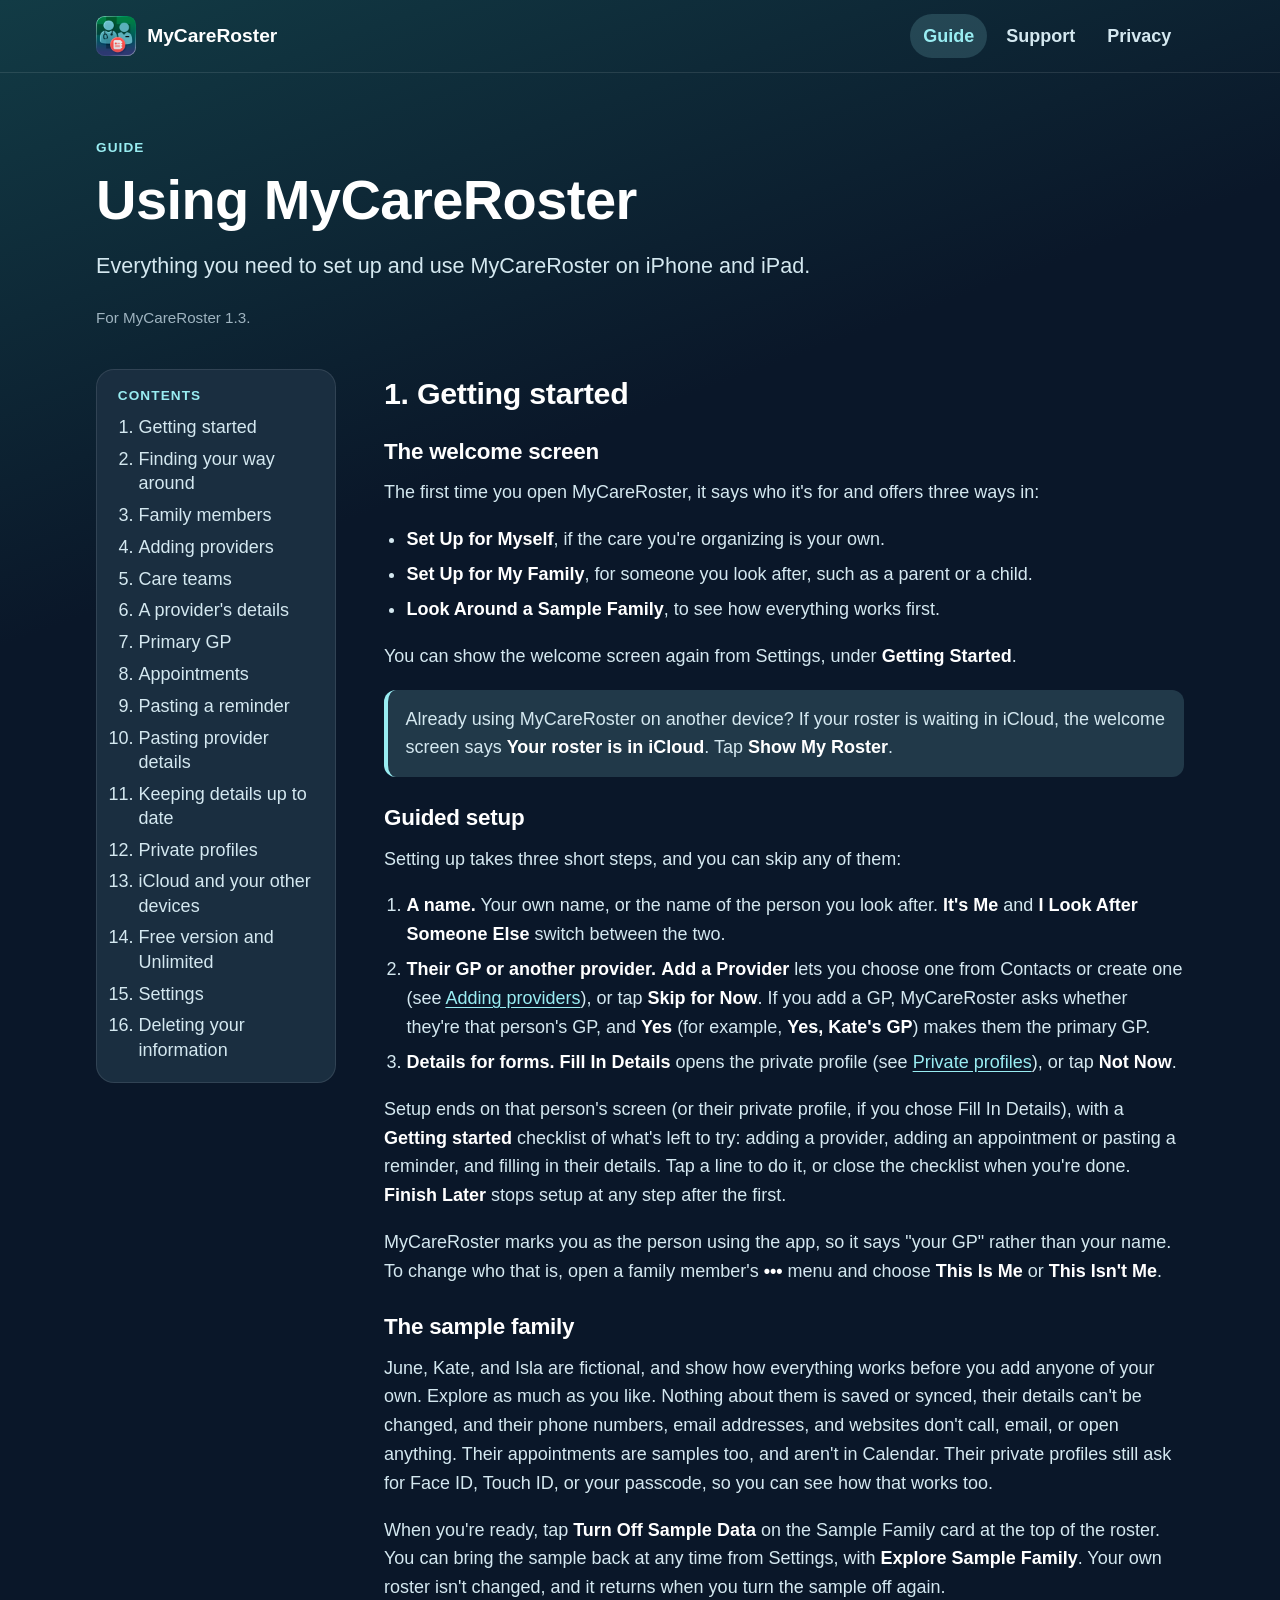
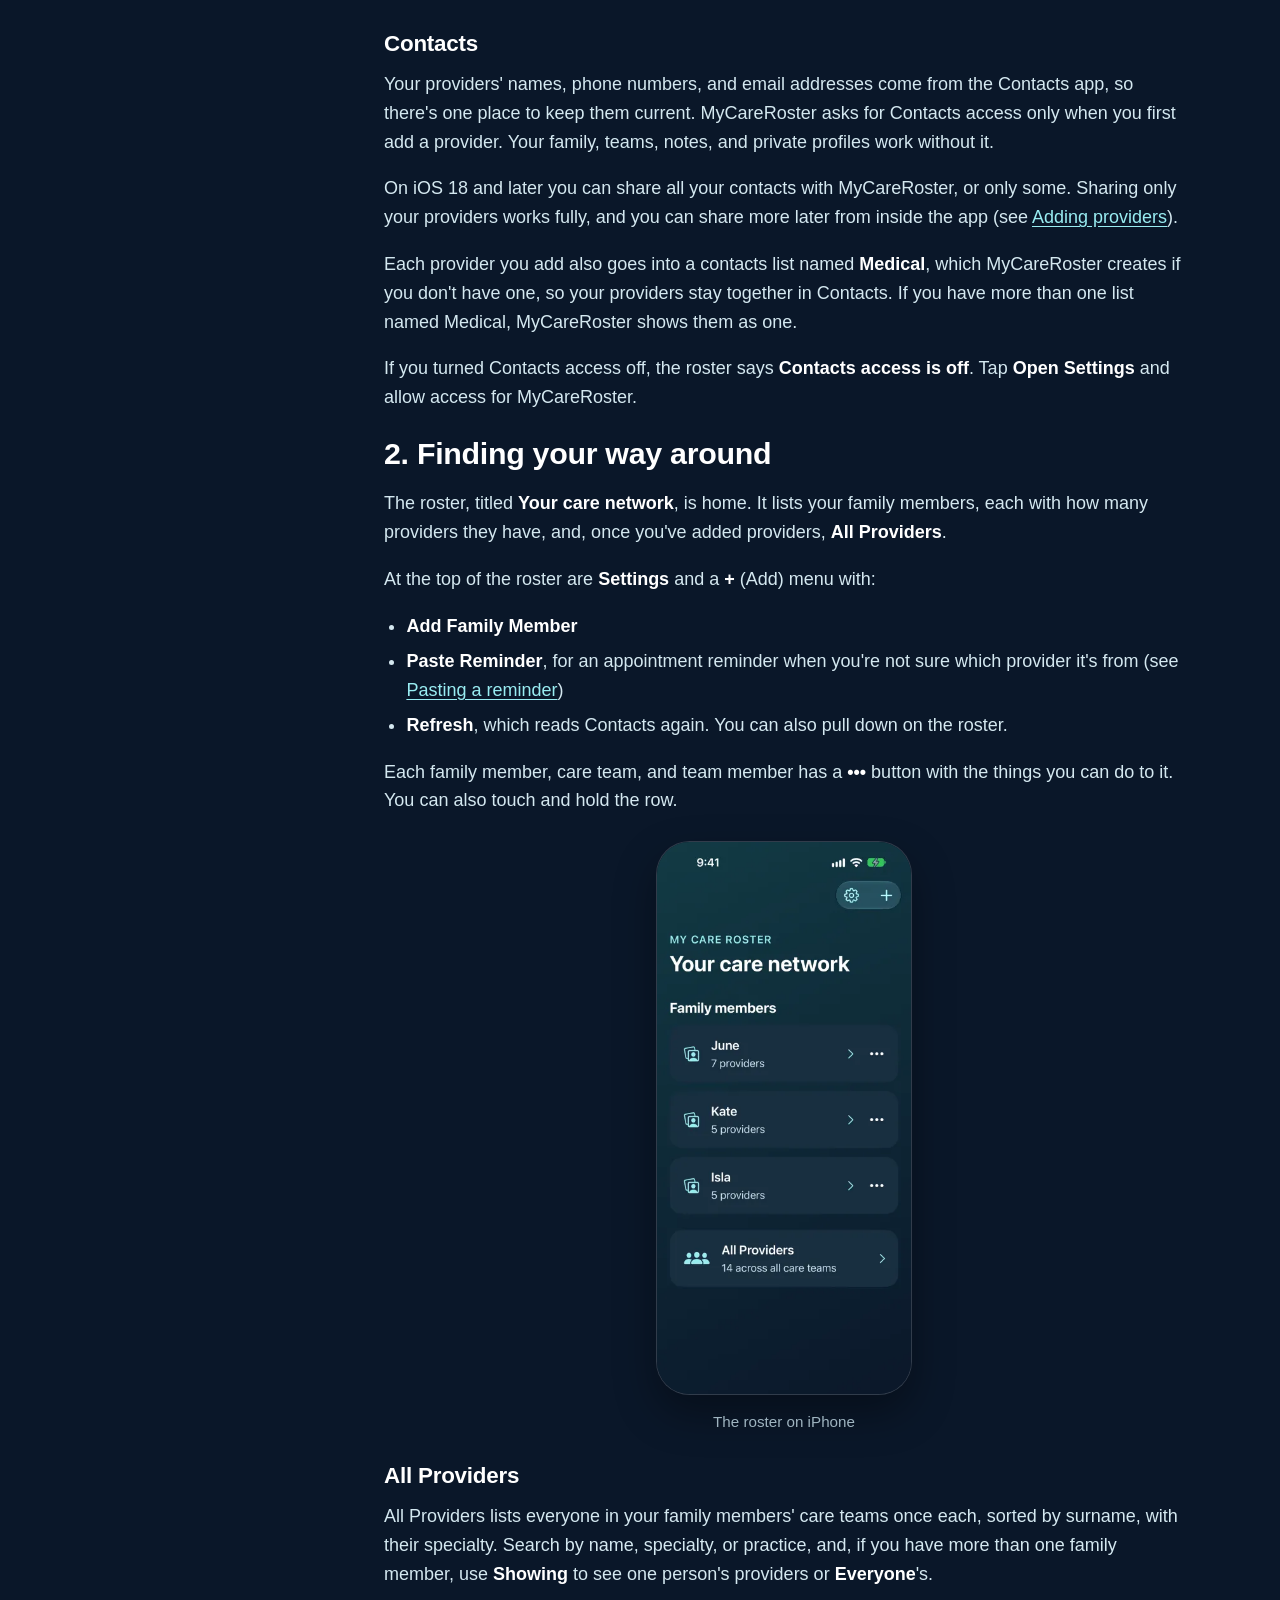
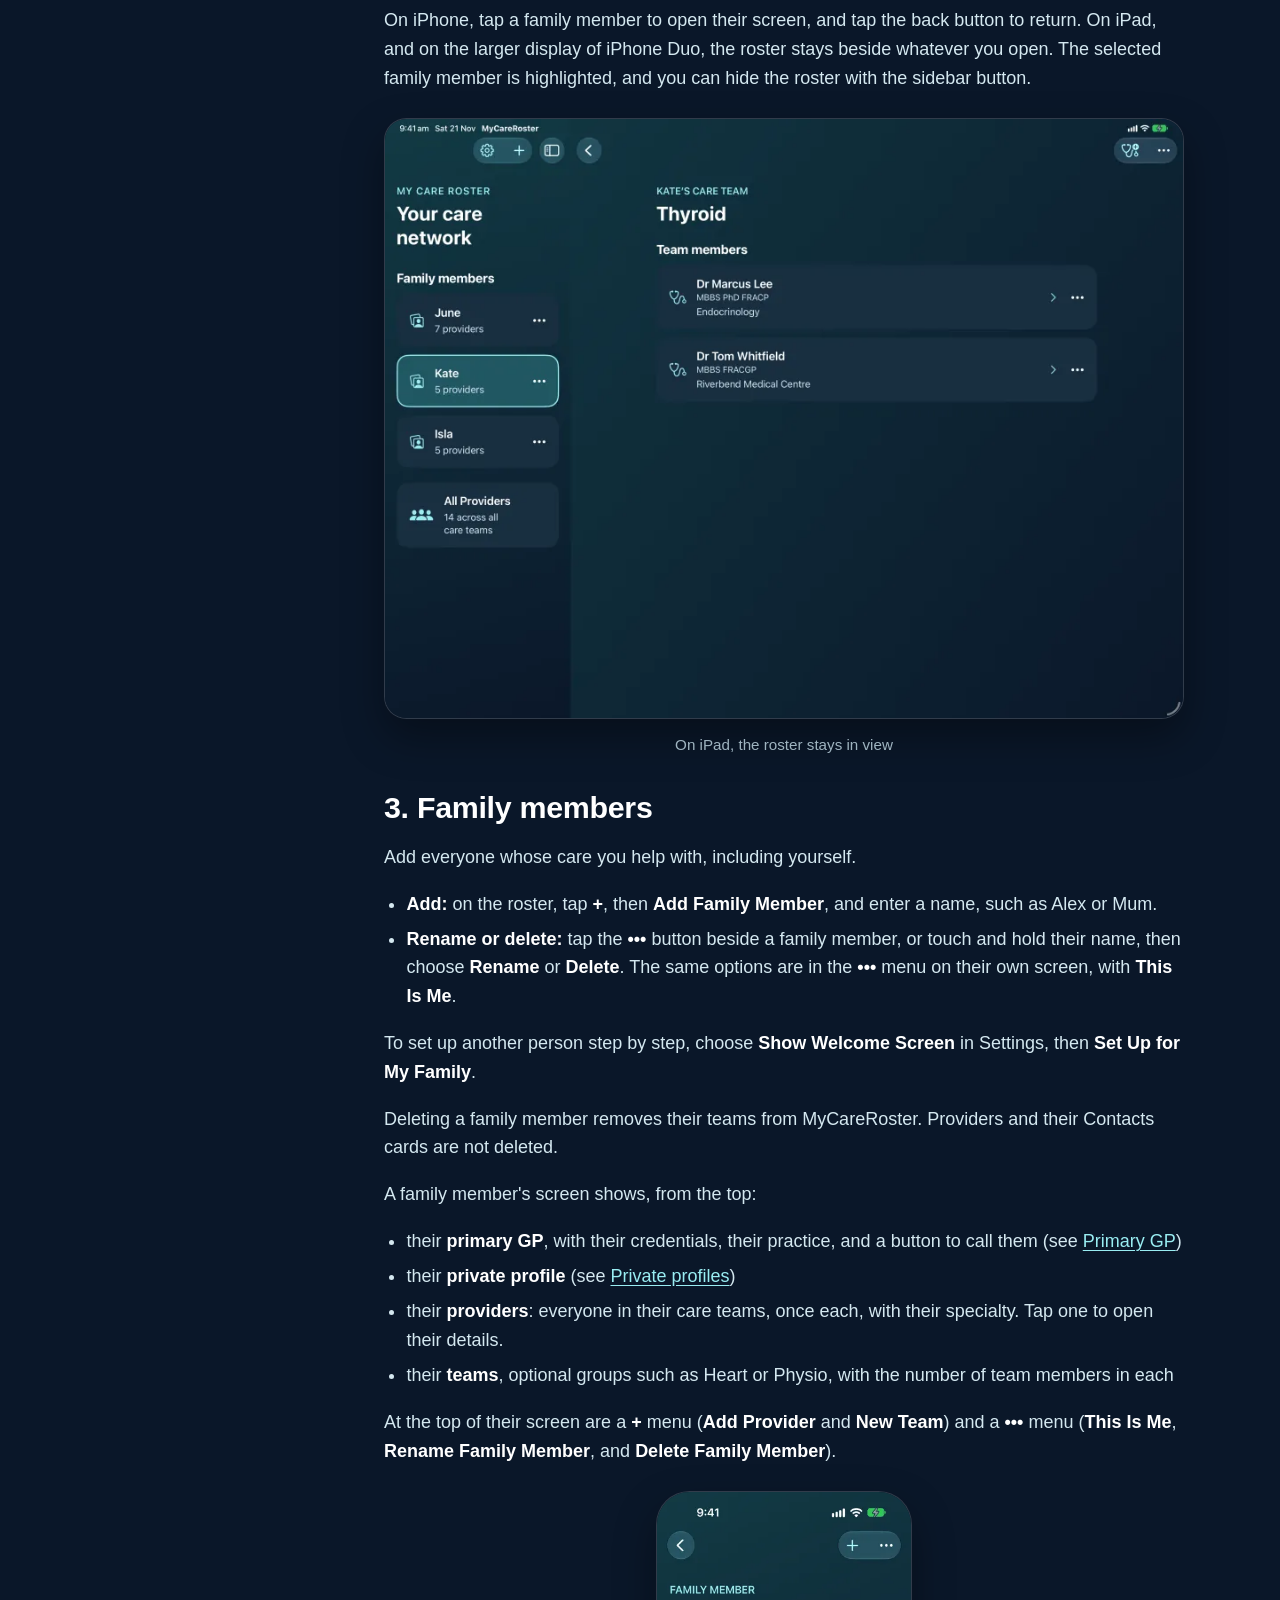
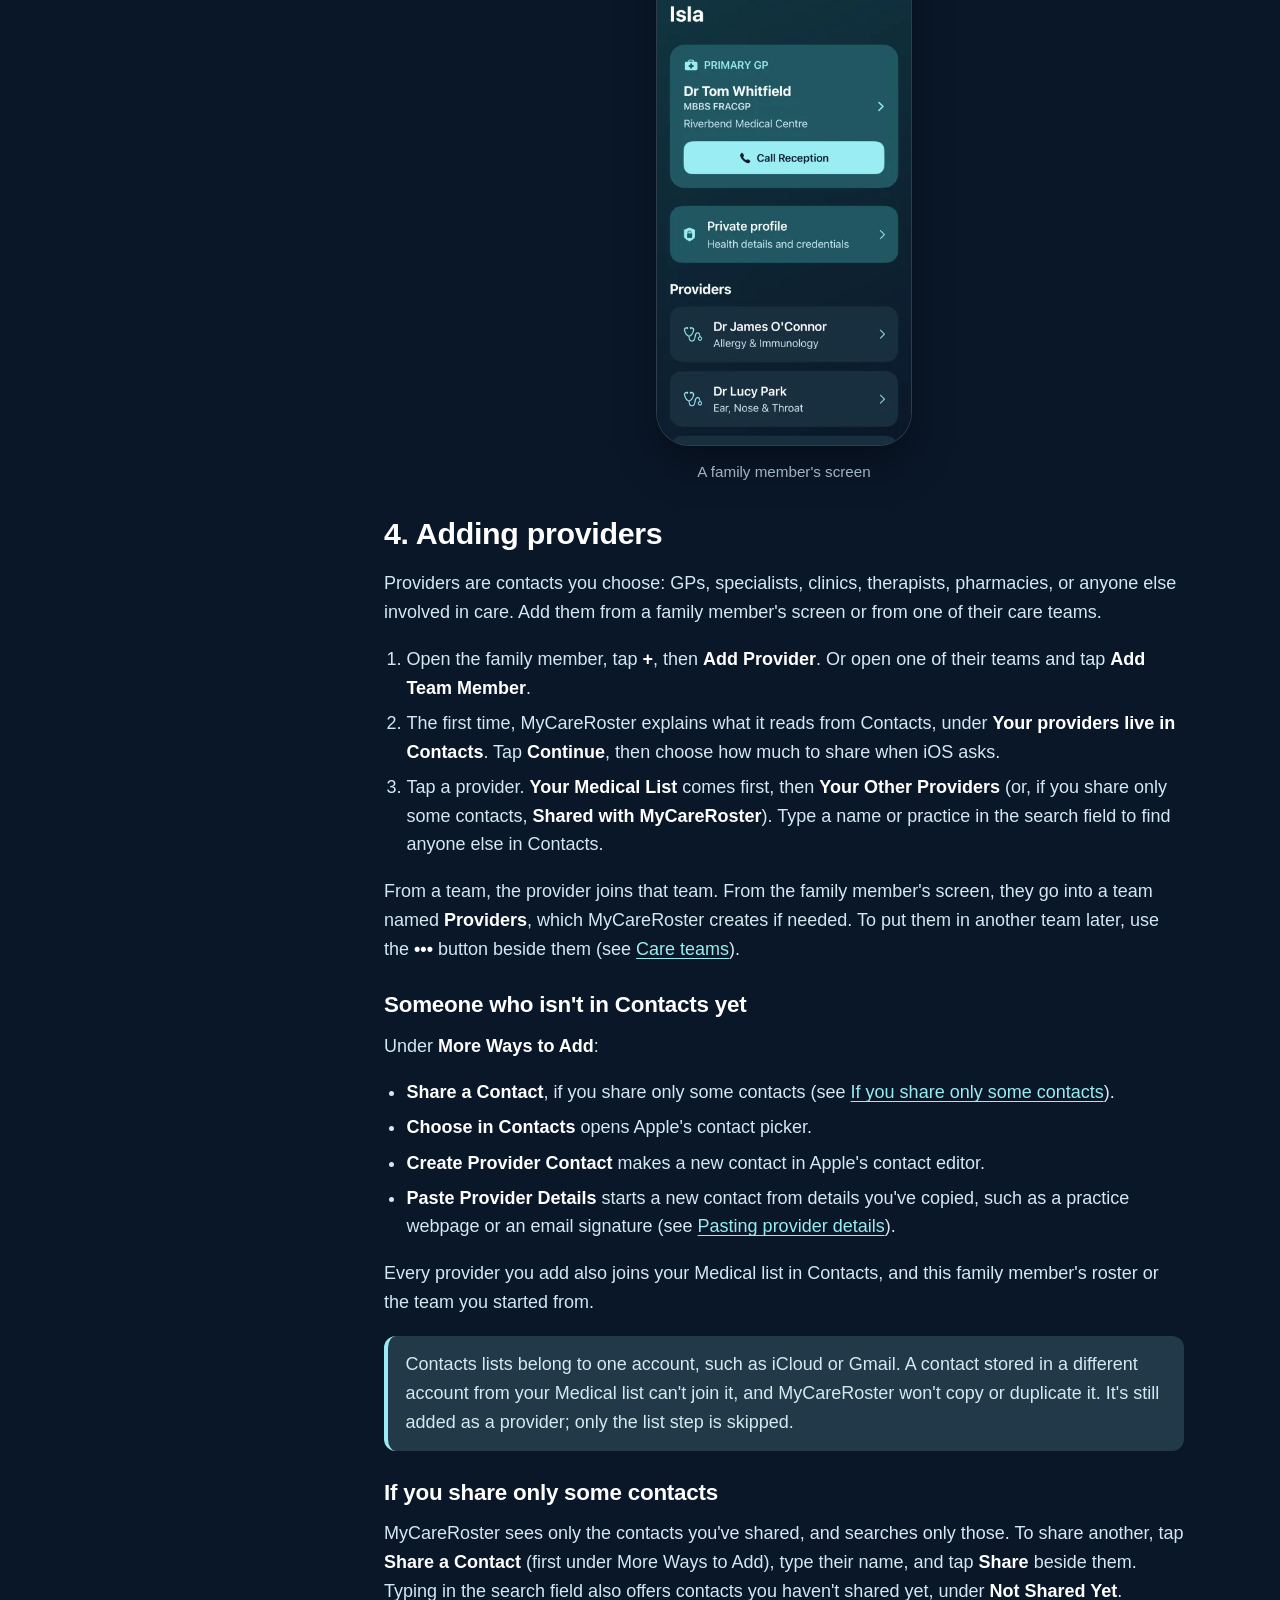
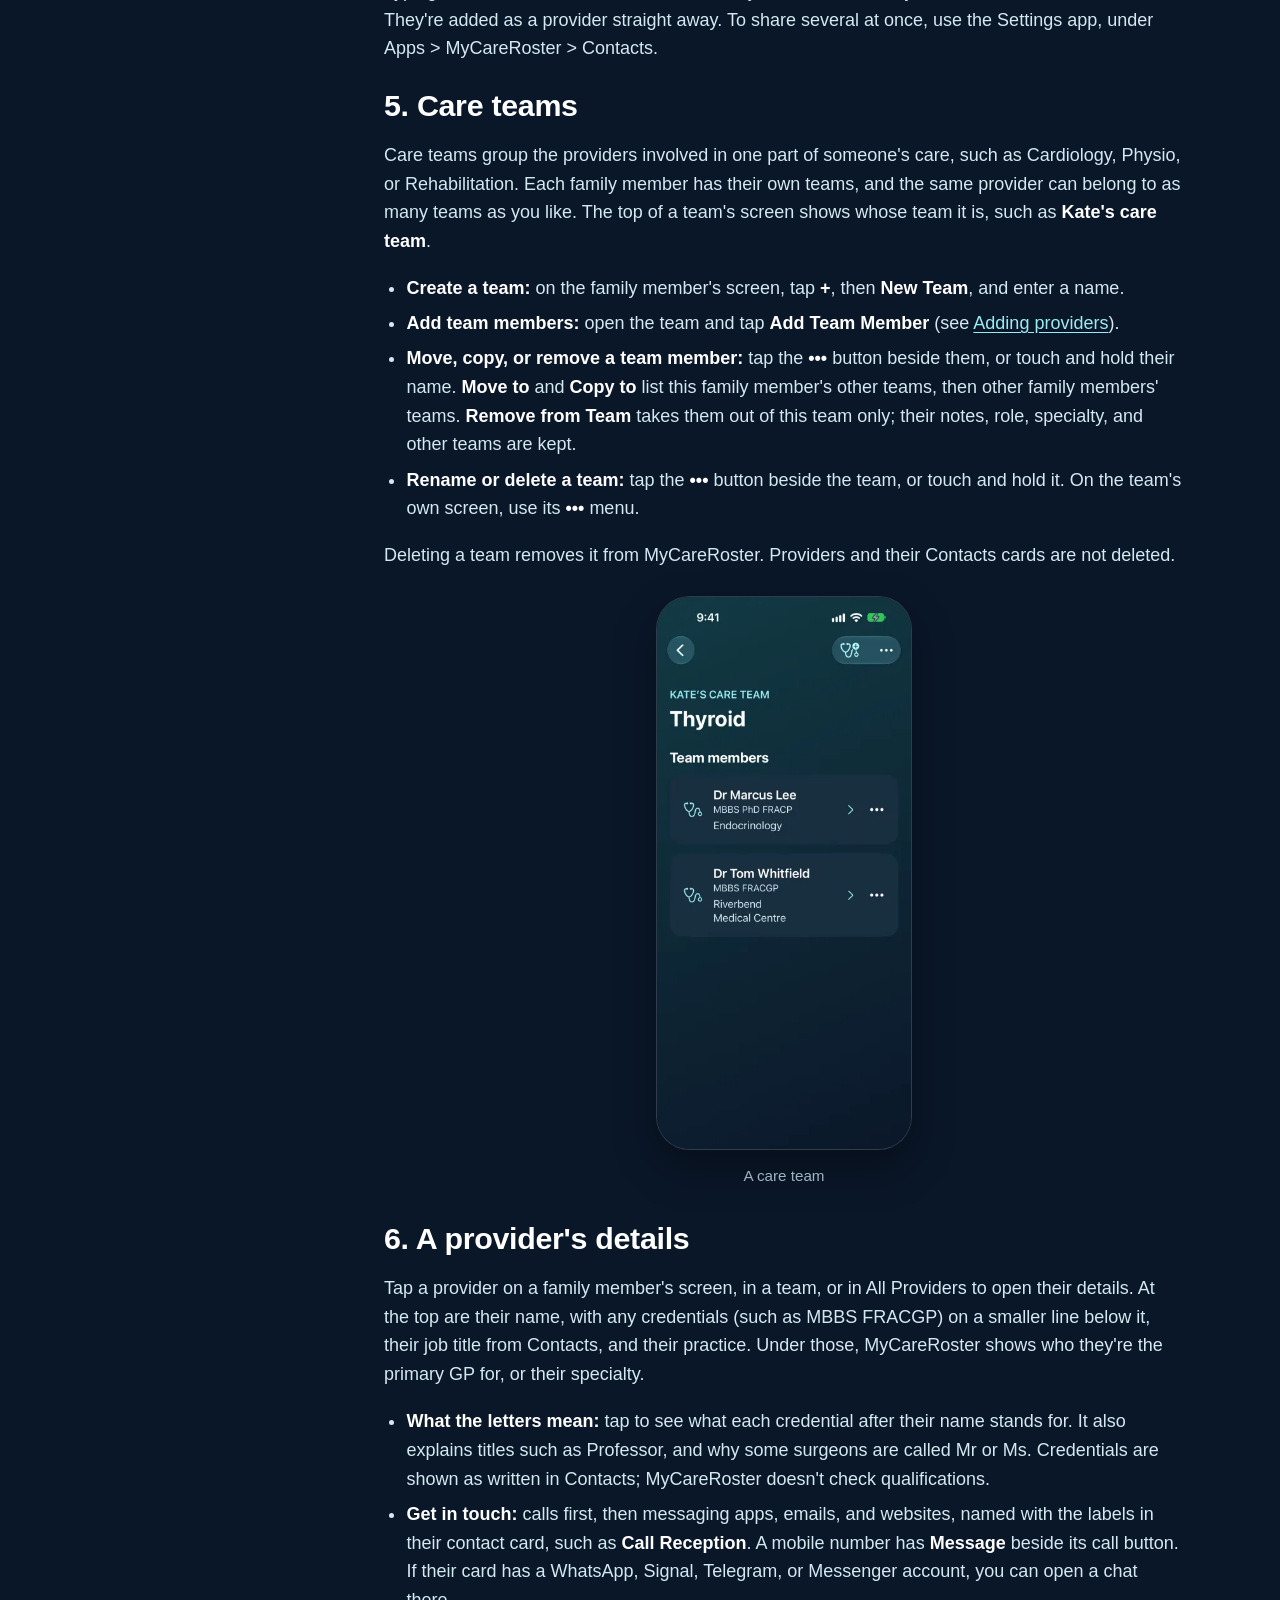
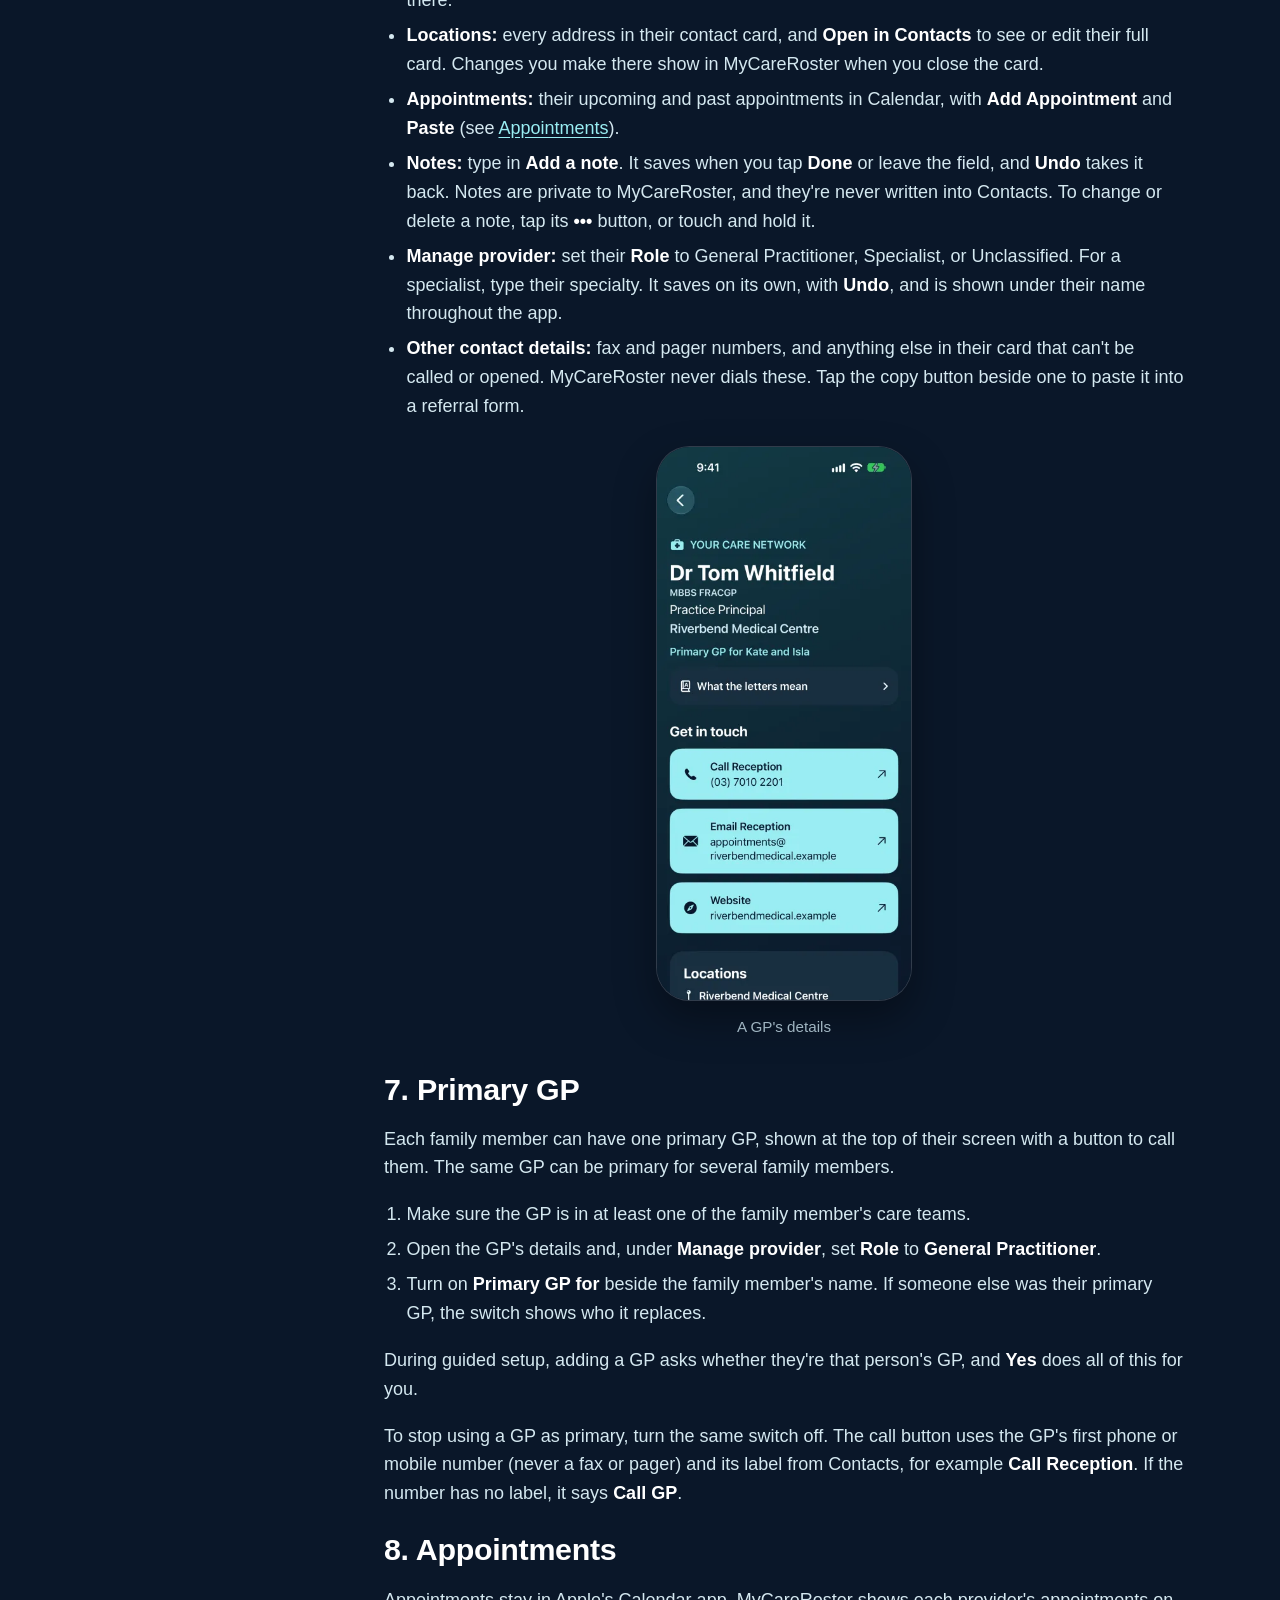
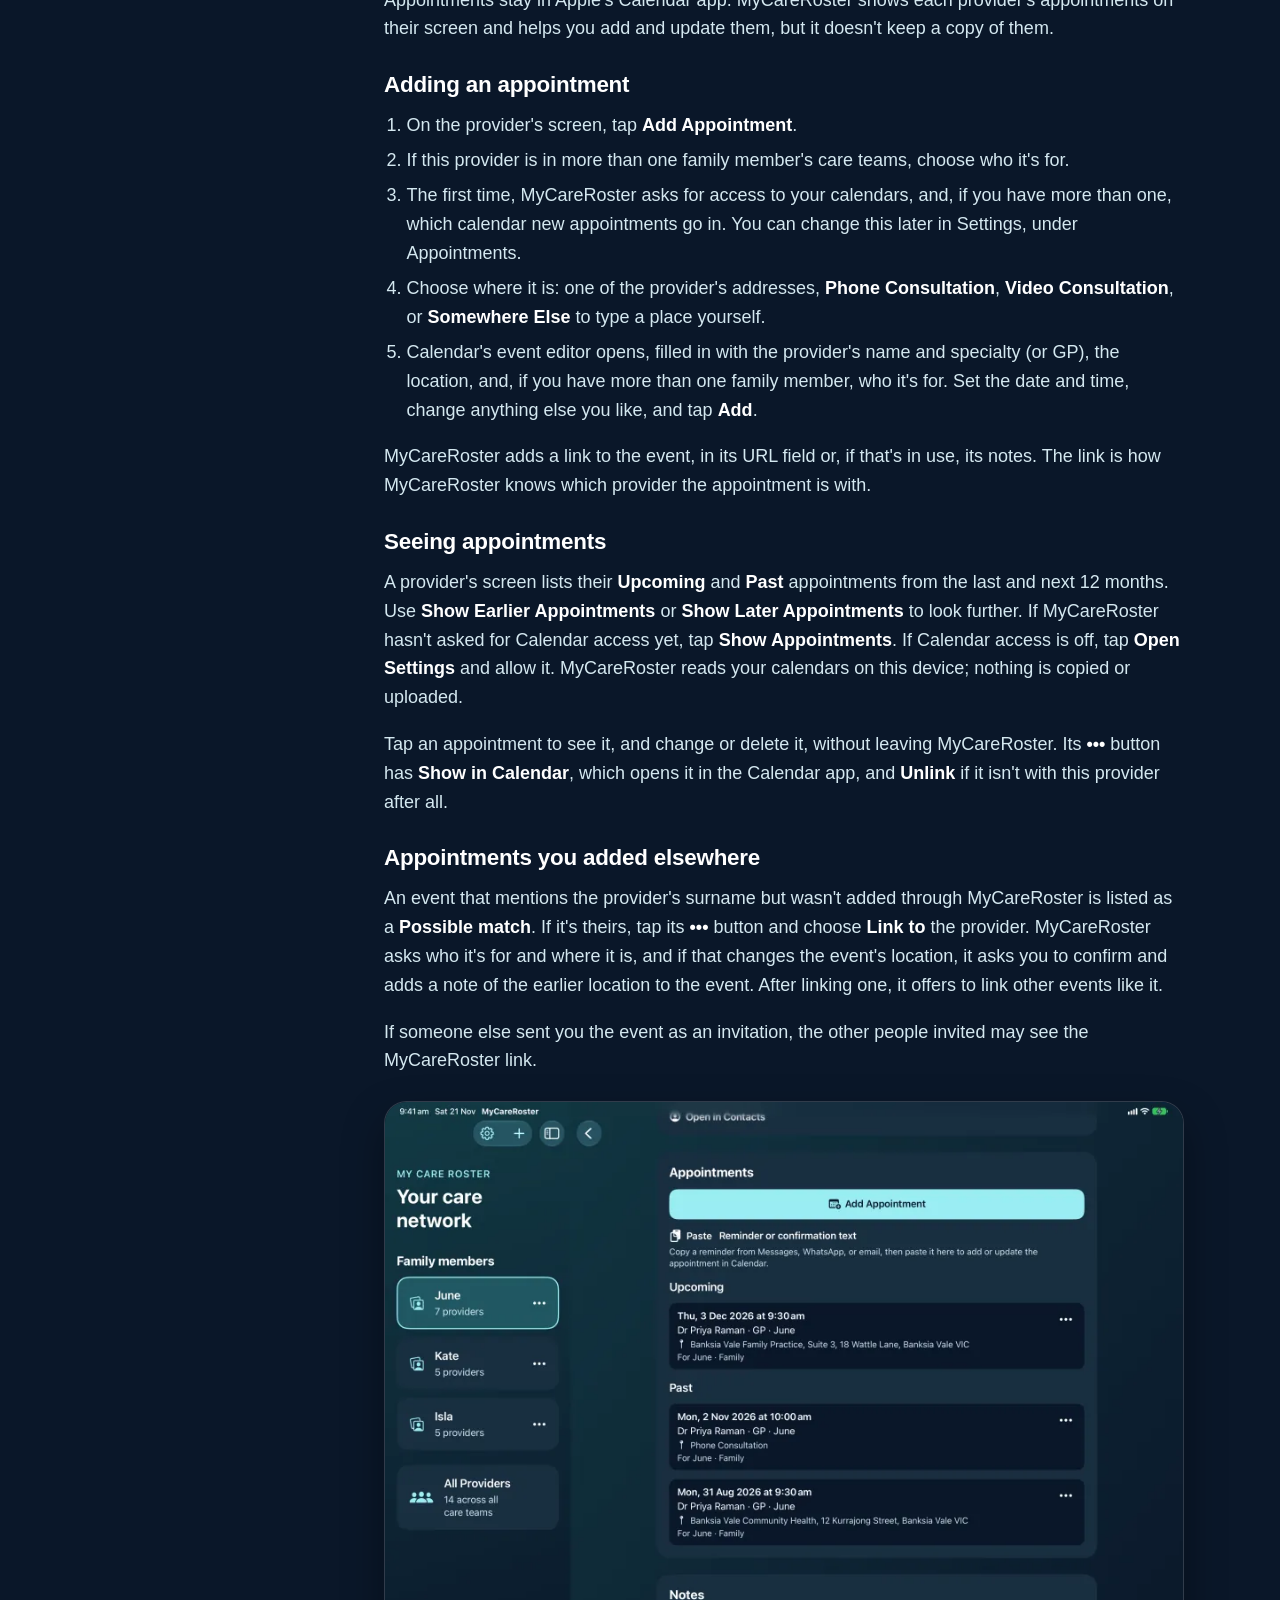
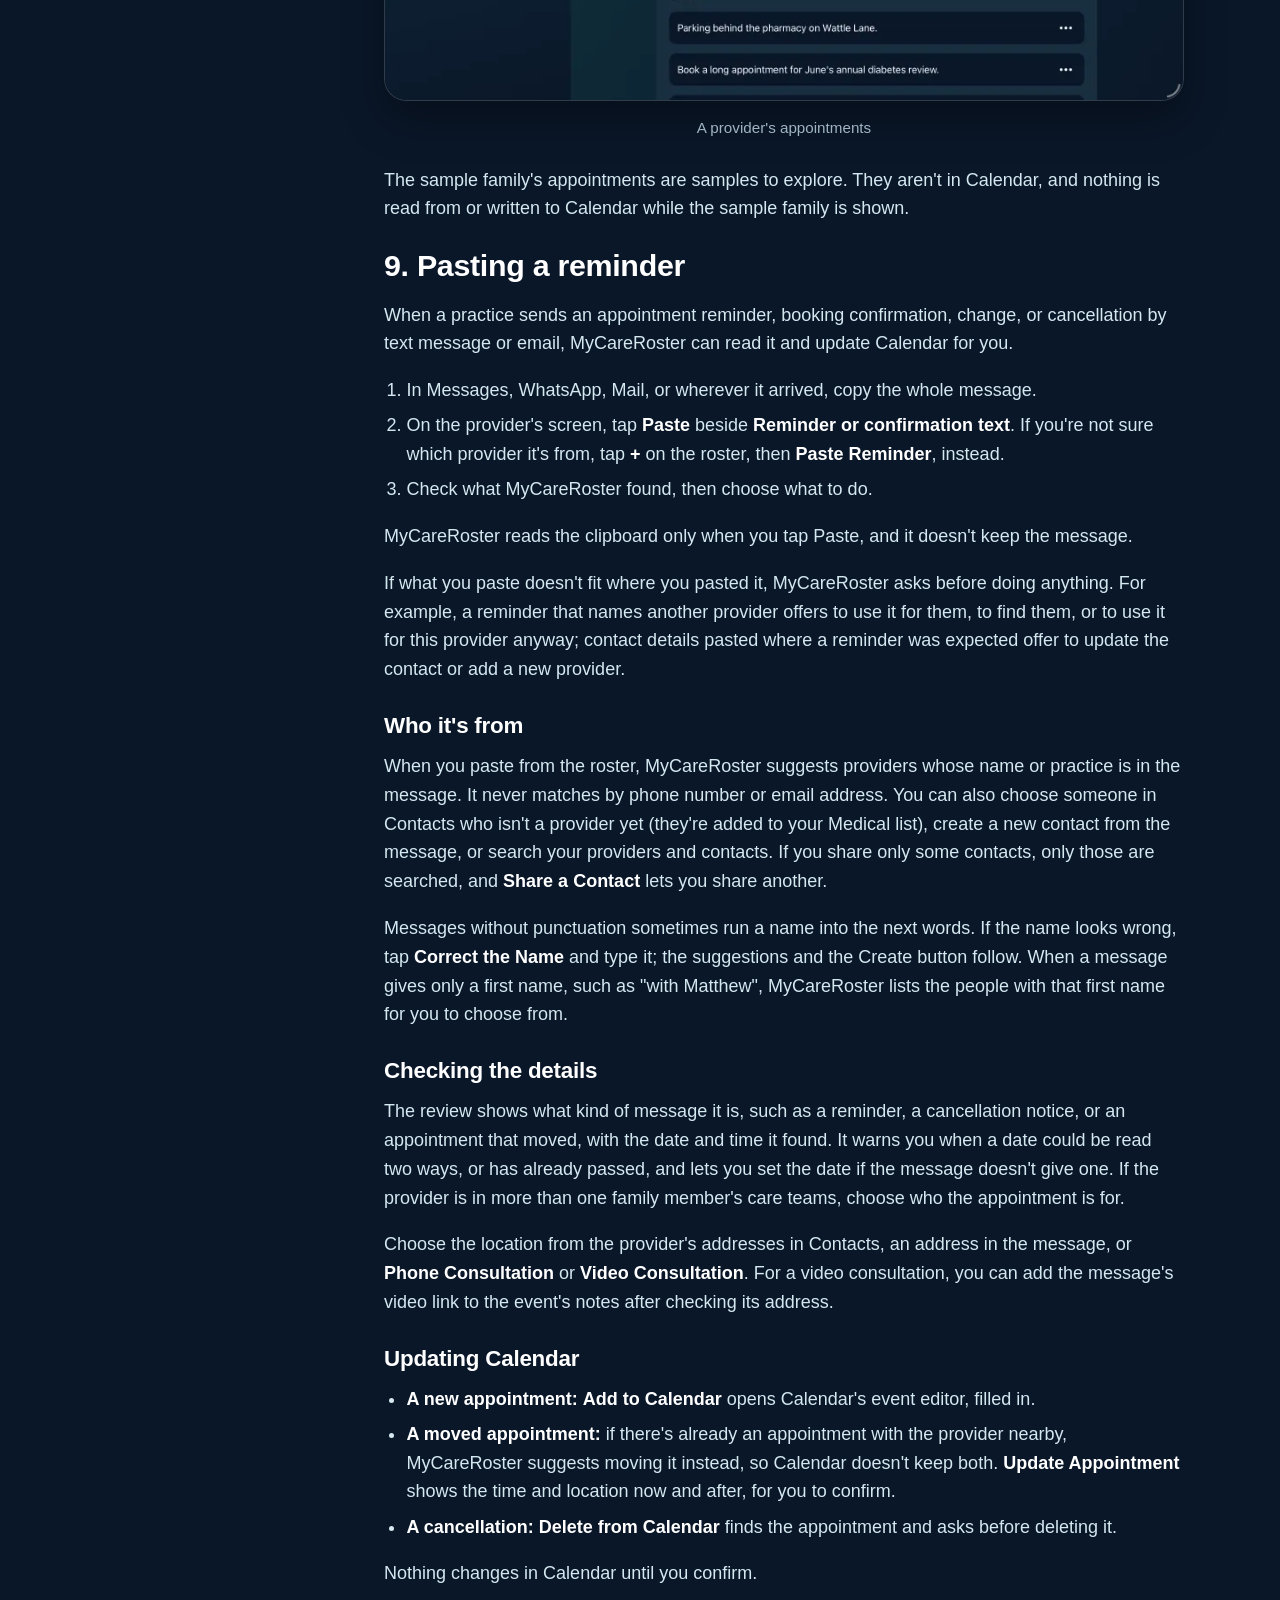
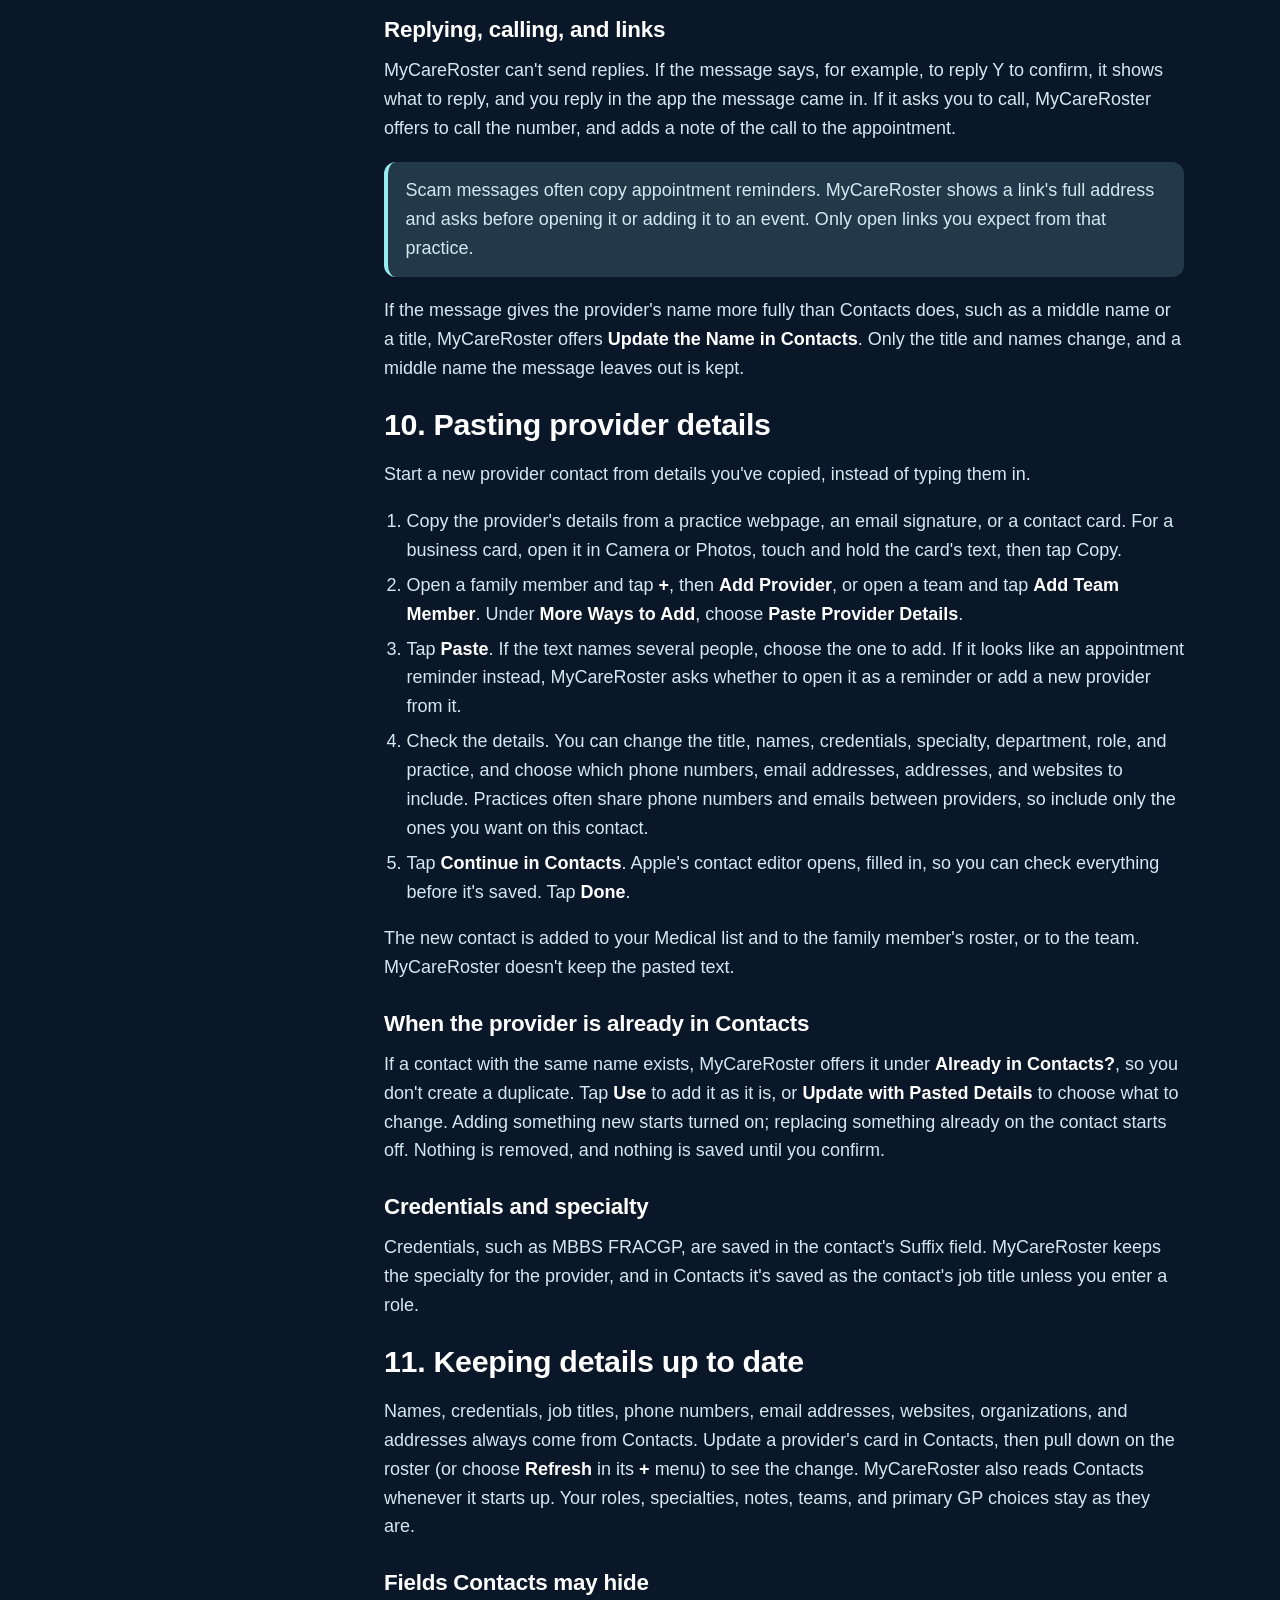
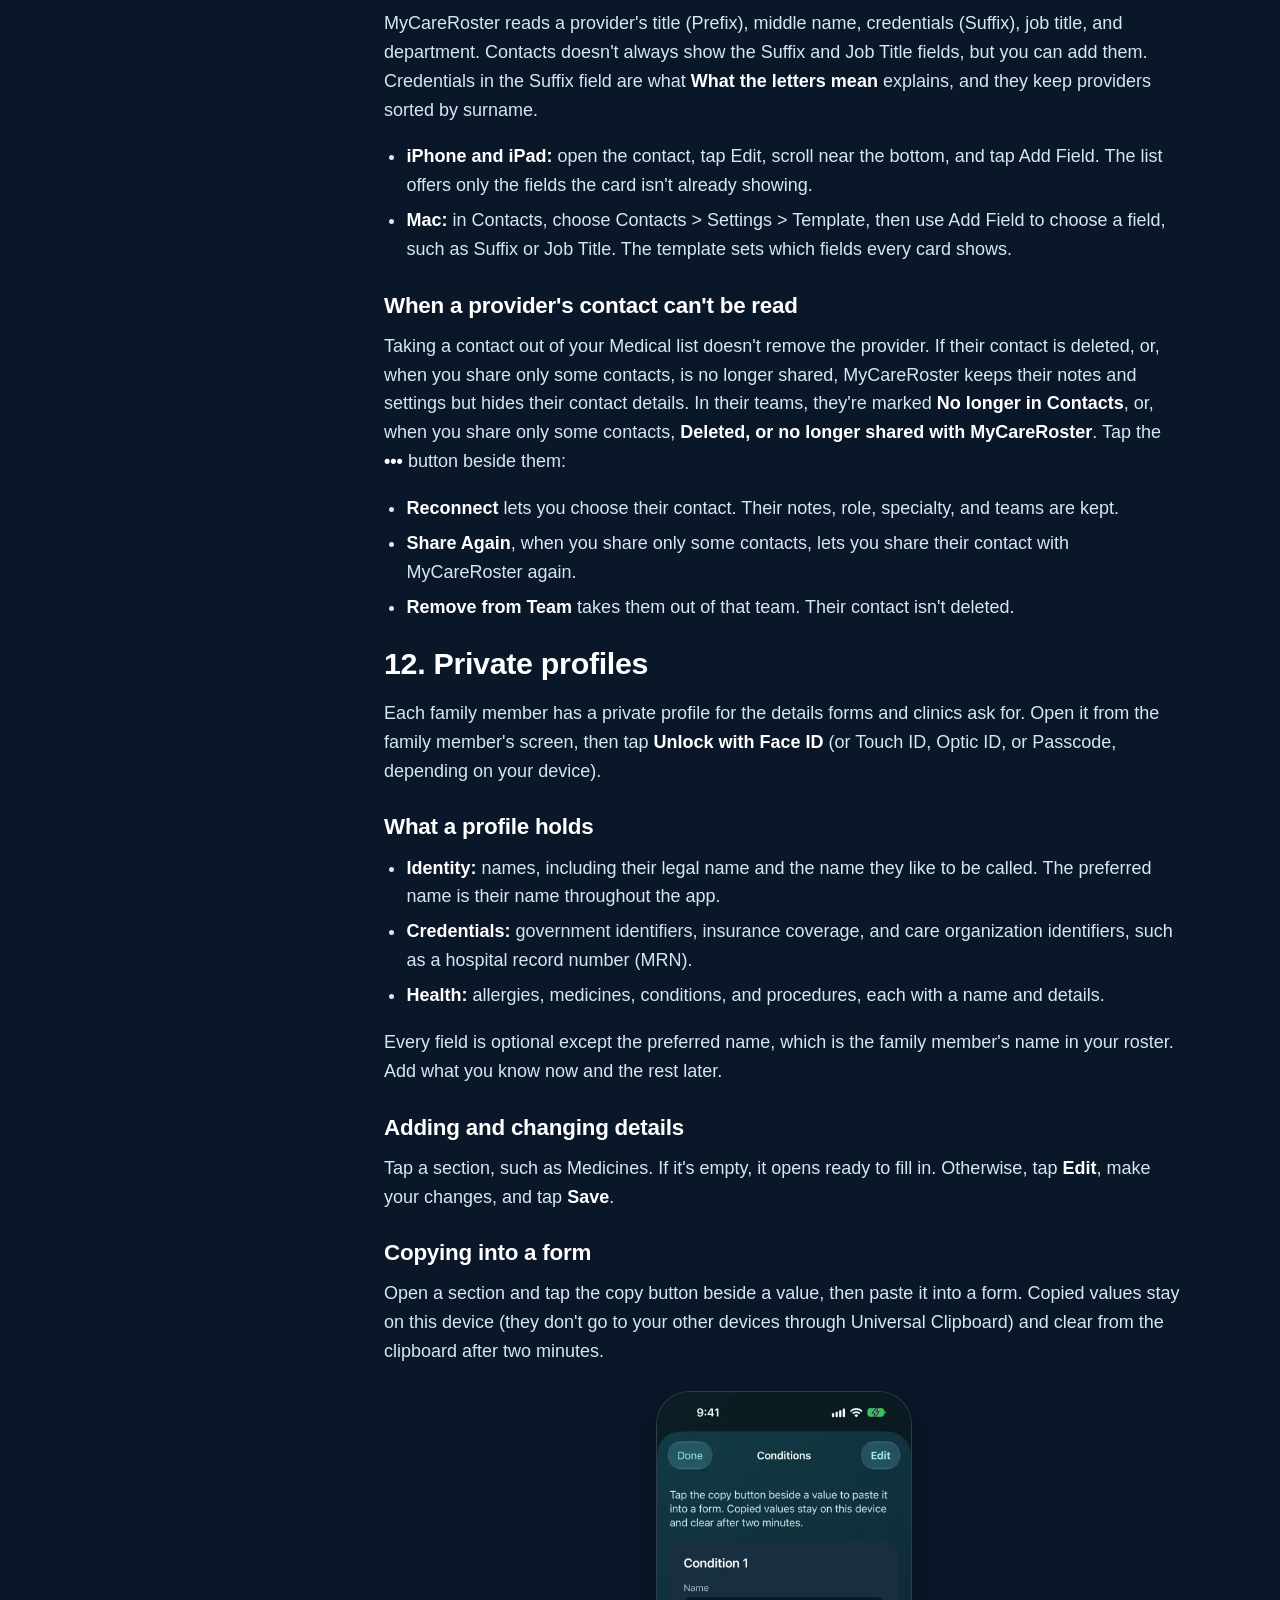
==== commit a9036324: "Update the site for MyCareRoster 1.3: describe the welcome screen and guided setup (Set Up for Mysel" ====
--- a/guide/index.html
+++ b/guide/index.html
@@ -4,7 +4,7 @@
   <meta charset="utf-8">
   <meta name="viewport" content="width=device-width, initial-scale=1, viewport-fit=cover">
   <title>Guide — MyCareRoster</title>
-  <meta name="description" content="How to use MyCareRoster for iPhone and iPad: set up your Medical contacts, family members, care teams, primary GPs, appointments, pasted reminders, private profiles, and iCloud sync.">
+  <meta name="description" content="How to use MyCareRoster for iPhone and iPad: set up yourself or your family, add providers from Contacts, care teams, primary GPs, appointments, pasted reminders, private profiles, and iCloud sync.">
   <link rel="canonical" href="https://mycareroster.com/guide/">
   <meta name="theme-color" content="#0a1729">
   <meta name="color-scheme" content="dark">
@@ -44,7 +44,7 @@
         <span class="eyebrow">Guide</span>
         <h1>Using MyCareRoster</h1>
         <p class="lead">Everything you need to set up and use MyCareRoster on iPhone and iPad.</p>
-        <p class="meta">For MyCareRoster 1.2.</p>
+        <p class="meta">For MyCareRoster 1.3.</p>
       </div>
 
       <div class="guide-layout">
@@ -75,42 +75,58 @@
           <section id="getting-started" aria-labelledby="h-getting-started">
             <h2 id="h-getting-started">1. Getting started</h2>
 
+            <h3>The welcome screen</h3>
+            <p>The first time you open MyCareRoster, it says who it's for and offers three ways in:</p>
+            <ul>
+              <li><span class="ui">Set Up for Myself</span>, if the care you're organizing is your own.</li>
+              <li><span class="ui">Set Up for My Family</span>, for someone you look after, such as a parent or a child.</li>
+              <li><span class="ui">Look Around a Sample Family</span>, to see how everything works first.</li>
+            </ul>
+            <p>You can show the welcome screen again from Settings, under <span class="ui">Getting Started</span>.</p>
+            <div class="tip">
+              <p>Already using MyCareRoster on another device? If your roster is waiting in iCloud, the welcome screen says <span class="ui">Your roster is in iCloud</span>. Tap <span class="ui">Show My Roster</span>.</p>
+            </div>
+
+            <h3>Guided setup</h3>
+            <p>Setting up takes three short steps, and you can skip any of them:</p>
+            <ol>
+              <li><strong>A name.</strong> Your own name, or the name of the person you look after. <span class="ui">It's Me</span> and <span class="ui">I Look After Someone Else</span> switch between the two.</li>
+              <li><strong>Their GP or another provider.</strong> <span class="ui">Add a Provider</span> lets you choose one from Contacts or create one (see <a href="#adding-providers">Adding providers</a>), or tap <span class="ui">Skip for Now</span>. If you add a GP, MyCareRoster asks whether they're that person's GP, and <span class="ui">Yes</span> (for example, <span class="ui">Yes, Kate's GP</span>) makes them the primary GP.</li>
+              <li><strong>Details for forms.</strong> <span class="ui">Fill In Details</span> opens the private profile (see <a href="#private-profiles">Private profiles</a>), or tap <span class="ui">Not Now</span>.</li>
+            </ol>
+            <p>Setup ends on that person's screen (or their private profile, if you chose Fill In Details), with a <strong>Getting started</strong> checklist of what's left to try: adding a provider, adding an appointment or pasting a reminder, and filling in their details. Tap a line to do it, or close the checklist when you're done. <span class="ui">Finish Later</span> stops setup at any step after the first.</p>
+            <p>MyCareRoster marks you as the person using the app, so it says "your GP" rather than your name. To change who that is, open a family member's <span class="ui">•••</span> menu and choose <span class="ui">This Is Me</span> or <span class="ui">This Isn't Me</span>.</p>
+
             <h3>The sample family</h3>
-            <p>The first time you open MyCareRoster, it shows a sample family: June, Kate, and Isla. They're fictional, and they show how everything works before you add anyone of your own. Explore as much as you like. Nothing about them is saved or synced, their details can't be changed, and their phone numbers, email addresses, and websites don't call, email, or open anything. Their appointments are samples too, and aren't in Calendar. Their private profiles still ask for Face ID, Touch ID, or your passcode, so you can see how that works too.</p>
+            <p>June, Kate, and Isla are fictional, and show how everything works before you add anyone of your own. Explore as much as you like. Nothing about them is saved or synced, their details can't be changed, and their phone numbers, email addresses, and websites don't call, email, or open anything. Their appointments are samples too, and aren't in Calendar. Their private profiles still ask for Face ID, Touch ID, or your passcode, so you can see how that works too.</p>
             <p>When you're ready, tap <span class="ui">Turn Off Sample Data</span> on the Sample Family card at the top of the roster. You can bring the sample back at any time from Settings, with <span class="ui">Explore Sample Family</span>. Your own roster isn't changed, and it returns when you turn the sample off again.</p>
-            <div class="tip">
-              <p>Already using MyCareRoster on another device? If your roster is waiting in iCloud, the card says <span class="ui">Your roster is in iCloud</span>. Tap <span class="ui">Show My Roster</span>.</p>
-            </div>
-
-            <h3>Connect your Medical contacts</h3>
-            <p>Your providers' names, phone numbers, and email addresses come from the Contacts app, from a contacts list named <strong>Medical</strong>. That way, there's one place to keep them current.</p>
-            <ol>
-              <li>Tap <span class="ui">Allow Contacts Access</span>, then allow access when iOS asks. MyCareRoster changes Contacts only when you ask it to create, add, or edit a provider.</li>
-              <li>If you don't have a Medical list yet, tap <span class="ui">Create Medical List</span>. MyCareRoster creates an empty list named Medical in Contacts.</li>
-              <li>Add your first family member (see <a href="#family-members">Family members</a>).</li>
-            </ol>
-            <p>If you turned Contacts access off, MyCareRoster shows <span class="ui">Contacts Access Is Off</span>. Tap <span class="ui">Open Settings</span> and allow access for MyCareRoster. If you have more than one list named Medical, keep only one, then refresh MyCareRoster.</p>
-            <p>If you allowed access to only some contacts, MyCareRoster can't see the rest of your Medical list. It says <span class="ui">Contacts access is limited</span> on the roster. Tap <span class="ui">Allow Full Access in Settings</span>, choose Contacts, then Full Access.</p>
+
+            <h3>Contacts</h3>
+            <p>Your providers' names, phone numbers, and email addresses come from the Contacts app, so there's one place to keep them current. MyCareRoster asks for Contacts access only when you first add a provider. Your family, teams, notes, and private profiles work without it.</p>
+            <p>On iOS 18 and later you can share all your contacts with MyCareRoster, or only some. Sharing only your providers works fully, and you can share more later from inside the app (see <a href="#adding-providers">Adding providers</a>).</p>
+            <p>Each provider you add also goes into a contacts list named <strong>Medical</strong>, which MyCareRoster creates if you don't have one, so your providers stay together in Contacts. If you have more than one list named Medical, MyCareRoster shows them as one.</p>
+            <p>If you turned Contacts access off, the roster says <span class="ui">Contacts access is off</span>. Tap <span class="ui">Open Settings</span> and allow access for MyCareRoster.</p>
           </section>
 
           <section id="finding-your-way" aria-labelledby="h-finding-your-way">
             <h2 id="h-finding-your-way">2. Finding your way around</h2>
-            <p>The roster, titled <strong>Your care network</strong>, is home. It lists your family members and, once providers are in their teams, <span class="ui">All Providers</span>: everyone in every care team, in one alphabetical list.</p>
-            <p>The buttons at the top of the roster, from left to right, are:</p>
-            <ul>
+            <p>The roster, titled <strong>Your care network</strong>, is home. It lists your family members, each with how many providers they have, and, once you've added providers, <span class="ui">All Providers</span>.</p>
+            <p>At the top of the roster are <span class="ui">Settings</span> and a <span class="ui">+</span> (Add) menu with:</p>
+            <ul>
+              <li><span class="ui">Add Family Member</span></li>
               <li><span class="ui">Paste Reminder</span>, for an appointment reminder when you're not sure which provider it's from (see <a href="#paste-reminder">Pasting a reminder</a>)</li>
-              <li><span class="ui">Add Family Member</span></li>
-              <li><span class="ui">Refresh</span>, which reads your Medical contacts again</li>
-              <li><span class="ui">Settings</span></li>
+              <li><span class="ui">Refresh</span>, which reads Contacts again. You can also pull down on the roster.</li>
             </ul>
             <p>Each family member, care team, and team member has a <span class="ui">•••</span> button with the things you can do to it. You can also touch and hold the row.</p>
             <figure class="shot phone small">
               <img src="/assets/img/iphone-roster-400.webp"
                    srcset="/assets/img/iphone-roster-400.webp 400w, /assets/img/iphone-roster-800.webp 800w"
                    sizes="16rem" width="400" height="870" loading="lazy"
-                   alt="The roster, titled Your care network, with the Paste Reminder, Add Family Member, Refresh, and Settings buttons at the top, three family members, and All Providers.">
+                   alt="The roster, titled Your care network, with the Settings and + buttons at the top, three family members with how many providers each has, and All Providers, 14 across all care teams.">
               <figcaption>The roster on iPhone</figcaption>
             </figure>
+            <h3>All Providers</h3>
+            <p>All Providers lists everyone in your family members' care teams once each, sorted by surname, with their specialty. Search by name, specialty, or practice, and, if you have more than one family member, use <span class="ui">Showing</span> to see one person's providers or <span class="ui">Everyone</span>'s.</p>
             <p>On iPhone, tap a family member to open their screen, and tap the back button to return. On iPad, and on the larger display of iPhone Duo, the roster stays beside whatever you open. The selected family member is highlighted, and you can hide the roster with the sidebar button.</p>
             <figure class="shot tablet">
               <img src="/assets/img/ipad-team-thyroid-900.webp"
@@ -125,54 +141,60 @@
             <h2 id="h-family-members">3. Family members</h2>
             <p>Add everyone whose care you help with, including yourself.</p>
             <ul>
-              <li><strong>Add:</strong> on the roster, tap <span class="ui">Add Family Member</span> and enter a name, such as Alex or Mum.</li>
-              <li><strong>Rename or delete:</strong> tap the <span class="ui">•••</span> button beside a family member, or touch and hold their name, then choose <span class="ui">Rename</span> or <span class="ui">Delete</span>. The same options are in the <span class="ui">•••</span> menu on their own screen.</li>
-            </ul>
+              <li><strong>Add:</strong> on the roster, tap <span class="ui">+</span>, then <span class="ui">Add Family Member</span>, and enter a name, such as Alex or Mum.</li>
+              <li><strong>Rename or delete:</strong> tap the <span class="ui">•••</span> button beside a family member, or touch and hold their name, then choose <span class="ui">Rename</span> or <span class="ui">Delete</span>. The same options are in the <span class="ui">•••</span> menu on their own screen, with <span class="ui">This Is Me</span>.</li>
+            </ul>
+            <p>To set up another person step by step, choose <span class="ui">Show Welcome Screen</span> in Settings, then <span class="ui">Set Up for My Family</span>.</p>
             <p>Deleting a family member removes their teams from MyCareRoster. Providers and their Contacts cards are not deleted.</p>
             <p>A family member's screen shows, from the top:</p>
             <ul>
               <li>their <strong>primary GP</strong>, with their credentials, their practice, and a button to call them (see <a href="#primary-gp">Primary GP</a>)</li>
               <li>their <strong>private profile</strong> (see <a href="#private-profiles">Private profiles</a>)</li>
-              <li>their <strong>care teams</strong>, with the number of team members in each</li>
-            </ul>
-            <p>The buttons at the top of their screen are <span class="ui">Add Provider</span>, <span class="ui">New Team</span>, and <span class="ui">•••</span>.</p>
+              <li>their <strong>providers</strong>: everyone in their care teams, once each, with their specialty. Tap one to open their details.</li>
+              <li>their <strong>teams</strong>, optional groups such as Heart or Physio, with the number of team members in each</li>
+            </ul>
+            <p>At the top of their screen are a <span class="ui">+</span> menu (<span class="ui">Add Provider</span> and <span class="ui">New Team</span>) and a <span class="ui">•••</span> menu (<span class="ui">This Is Me</span>, <span class="ui">Rename Family Member</span>, and <span class="ui">Delete Family Member</span>).</p>
             <figure class="shot phone small">
               <img src="/assets/img/iphone-family-isla-400.webp"
                    srcset="/assets/img/iphone-family-isla-400.webp 400w, /assets/img/iphone-family-isla-800.webp 800w"
                    sizes="16rem" width="400" height="870" loading="lazy"
-                   alt="Isla's screen: her primary GP, Dr Tom Whitfield, with a Call Reception button, her private profile, and her care teams, Asthma &amp; Allergy and Dental.">
+                   alt="Isla's screen: her primary GP, Dr Tom Whitfield, with a Call Reception button, her private profile, and her providers, starting with Dr James O'Connor, allergy and immunology, and Dr Lucy Park, ear, nose, and throat.">
               <figcaption>A family member's screen</figcaption>
             </figure>
           </section>
 
           <section id="adding-providers" aria-labelledby="h-adding-providers">
             <h2 id="h-adding-providers">4. Adding providers</h2>
-            <p>Providers are the contacts in your Medical list: GPs, specialists, clinics, therapists, pharmacies, or anyone else involved in care. Add them from a family member's screen or from one of their care teams.</p>
-            <ol>
-              <li>Open the family member and tap <span class="ui">Add Provider</span>, or open one of their teams and tap <span class="ui">Add Team Member</span>.</li>
-              <li>Under <strong>Medical contacts</strong>, tap a provider.</li>
-            </ol>
-            <p>From a team, the provider joins that team. From the family member's screen, they go into a team named <strong>Other</strong>, which MyCareRoster creates if needed. To put them in the right team later, use the <span class="ui">•••</span> button beside them (see <a href="#care-teams">Care teams</a>).</p>
-
-            <h3>Someone who isn't in your Medical list yet</h3>
-            <p>In the Add Provider screen, tap the <span class="ui">+</span> button, then choose:</p>
-            <ul>
-              <li><span class="ui">Add Existing Contact</span> to pick one or more people already in Contacts.</li>
-              <li><span class="ui">Create Provider Contact</span> to make a new contact in Apple's contact editor.</li>
-              <li><span class="ui">Paste Provider Details</span> to start a new contact from details you've copied, such as a practice webpage or an email signature (see <a href="#paste-details">Pasting provider details</a>).</li>
-            </ul>
-            <p>Either way, the contact joins your Medical list and this family member's roster, or the team you started from.</p>
+            <p>Providers are contacts you choose: GPs, specialists, clinics, therapists, pharmacies, or anyone else involved in care. Add them from a family member's screen or from one of their care teams.</p>
+            <ol>
+              <li>Open the family member, tap <span class="ui">+</span>, then <span class="ui">Add Provider</span>. Or open one of their teams and tap <span class="ui">Add Team Member</span>.</li>
+              <li>The first time, MyCareRoster explains what it reads from Contacts, under <strong>Your providers live in Contacts</strong>. Tap <span class="ui">Continue</span>, then choose how much to share when iOS asks.</li>
+              <li>Tap a provider. <strong>Your Medical List</strong> comes first, then <strong>Your Other Providers</strong> (or, if you share only some contacts, <strong>Shared with MyCareRoster</strong>). Type a name or practice in the search field to find anyone else in Contacts.</li>
+            </ol>
+            <p>From a team, the provider joins that team. From the family member's screen, they go into a team named <strong>Providers</strong>, which MyCareRoster creates if needed. To put them in another team later, use the <span class="ui">•••</span> button beside them (see <a href="#care-teams">Care teams</a>).</p>
+
+            <h3>Someone who isn't in Contacts yet</h3>
+            <p>Under <strong>More Ways to Add</strong>:</p>
+            <ul>
+              <li><span class="ui">Share a Contact</span>, if you share only some contacts (see <a href="#share-some">If you share only some contacts</a>).</li>
+              <li><span class="ui">Choose in Contacts</span> opens Apple's contact picker.</li>
+              <li><span class="ui">Create Provider Contact</span> makes a new contact in Apple's contact editor.</li>
+              <li><span class="ui">Paste Provider Details</span> starts a new contact from details you've copied, such as a practice webpage or an email signature (see <a href="#paste-details">Pasting provider details</a>).</li>
+            </ul>
+            <p>Every provider you add also joins your Medical list in Contacts, and this family member's roster or the team you started from.</p>
             <div class="tip">
-              <p>Contacts lists belong to one account, such as iCloud or Gmail. A contact stored in a different account from your Medical list can't join it, and MyCareRoster won't copy or duplicate it. Move or recreate the contact in the same account as the Medical list.</p>
+              <p>Contacts lists belong to one account, such as iCloud or Gmail. A contact stored in a different account from your Medical list can't join it, and MyCareRoster won't copy or duplicate it. It's still added as a provider; only the list step is skipped.</p>
             </div>
-            <p>If you've given MyCareRoster limited access to Contacts, it can only add the contacts you've shared with it. To add others, allow full access in the Settings app.</p>
+
+            <h3 id="share-some">If you share only some contacts</h3>
+            <p>MyCareRoster sees only the contacts you've shared, and searches only those. To share another, tap <span class="ui">Share a Contact</span> (first under More Ways to Add), type their name, and tap <span class="ui">Share</span> beside them. Typing in the search field also offers contacts you haven't shared yet, under <strong>Not Shared Yet</strong>. They're added as a provider straight away. To share several at once, use the Settings app, under Apps &gt; MyCareRoster &gt; Contacts.</p>
           </section>
 
           <section id="care-teams" aria-labelledby="h-care-teams">
             <h2 id="h-care-teams">5. Care teams</h2>
             <p>Care teams group the providers involved in one part of someone's care, such as Cardiology, Physio, or Rehabilitation. Each family member has their own teams, and the same provider can belong to as many teams as you like. The top of a team's screen shows whose team it is, such as <strong>Kate's care team</strong>.</p>
             <ul>
-              <li><strong>Create a team:</strong> on the family member's screen, tap <span class="ui">New Team</span> and enter a name.</li>
+              <li><strong>Create a team:</strong> on the family member's screen, tap <span class="ui">+</span>, then <span class="ui">New Team</span>, and enter a name.</li>
               <li><strong>Add team members:</strong> open the team and tap <span class="ui">Add Team Member</span> (see <a href="#adding-providers">Adding providers</a>).</li>
               <li><strong>Move, copy, or remove a team member:</strong> tap the <span class="ui">•••</span> button beside them, or touch and hold their name. <span class="ui">Move to</span> and <span class="ui">Copy to</span> list this family member's other teams, then other family members' teams. <span class="ui">Remove from Team</span> takes them out of this team only; their notes, role, specialty, and other teams are kept.</li>
               <li><strong>Rename or delete a team:</strong> tap the <span class="ui">•••</span> button beside the team, or touch and hold it. On the team's own screen, use its <span class="ui">•••</span> menu.</li>
@@ -189,7 +211,7 @@
 
           <section id="provider-details" aria-labelledby="h-provider-details">
             <h2 id="h-provider-details">6. A provider's details</h2>
-            <p>Tap a provider in a team, or in All Providers, to open their details. At the top are their name, with any credentials (such as MBBS FRACGP) on a smaller line below it, their job title from Contacts, and their practice. Under those, MyCareRoster shows who they're the primary GP for, or their specialty.</p>
+            <p>Tap a provider on a family member's screen, in a team, or in All Providers to open their details. At the top are their name, with any credentials (such as MBBS FRACGP) on a smaller line below it, their job title from Contacts, and their practice. Under those, MyCareRoster shows who they're the primary GP for, or their specialty.</p>
             <ul>
               <li><strong>What the letters mean:</strong> tap to see what each credential after their name stands for. It also explains titles such as Professor, and why some surgeons are called Mr or Ms. Credentials are shown as written in Contacts; MyCareRoster doesn't check qualifications.</li>
               <li><strong>Get in touch:</strong> calls first, then messaging apps, emails, and websites, named with the labels in their contact card, such as <span class="ui">Call Reception</span>. A mobile number has <span class="ui">Message</span> beside its call button. If their card has a WhatsApp, Signal, Telegram, or Messenger account, you can open a chat there.</li>
@@ -216,6 +238,7 @@
               <li>Open the GP's details and, under <strong>Manage provider</strong>, set <span class="ui">Role</span> to <span class="ui">General Practitioner</span>.</li>
               <li>Turn on <span class="ui">Primary GP for</span> beside the family member's name. If someone else was their primary GP, the switch shows who it replaces.</li>
             </ol>
+            <p>During guided setup, adding a GP asks whether they're that person's GP, and <span class="ui">Yes</span> does all of this for you.</p>
             <p>To stop using a GP as primary, turn the same switch off. The call button uses the GP's first phone or mobile number (never a fax or pager) and its label from Contacts, for example <span class="ui">Call Reception</span>. If the number has no label, it says <span class="ui">Call GP</span>.</p>
           </section>
 
@@ -255,13 +278,15 @@
             <p>When a practice sends an appointment reminder, booking confirmation, change, or cancellation by text message or email, MyCareRoster can read it and update Calendar for you.</p>
             <ol>
               <li>In Messages, WhatsApp, Mail, or wherever it arrived, copy the whole message.</li>
-              <li>On the provider's screen, tap <span class="ui">Paste</span> beside <strong>Reminder or confirmation text</strong>. If you're not sure which provider it's from, tap <span class="ui">Paste Reminder</span> at the top of the roster instead.</li>
+              <li>On the provider's screen, tap <span class="ui">Paste</span> beside <strong>Reminder or confirmation text</strong>. If you're not sure which provider it's from, tap <span class="ui">+</span> on the roster, then <span class="ui">Paste Reminder</span>, instead.</li>
               <li>Check what MyCareRoster found, then choose what to do.</li>
             </ol>
             <p>MyCareRoster reads the clipboard only when you tap Paste, and it doesn't keep the message.</p>
+            <p>If what you paste doesn't fit where you pasted it, MyCareRoster asks before doing anything. For example, a reminder that names another provider offers to use it for them, to find them, or to use it for this provider anyway; contact details pasted where a reminder was expected offer to update the contact or add a new provider.</p>
 
             <h3>Who it's from</h3>
-            <p>When you paste from the roster, MyCareRoster suggests providers whose name or practice is in the message. It never matches by phone number or email address. You can also choose someone in Contacts who isn't in your Medical list yet (they're added to it), create a new contact from the message, or search all your providers.</p>
+            <p>When you paste from the roster, MyCareRoster suggests providers whose name or practice is in the message. It never matches by phone number or email address. You can also choose someone in Contacts who isn't a provider yet (they're added to your Medical list), create a new contact from the message, or search your providers and contacts. If you share only some contacts, only those are searched, and <span class="ui">Share a Contact</span> lets you share another.</p>
+            <p>Messages without punctuation sometimes run a name into the next words. If the name looks wrong, tap <span class="ui">Correct the Name</span> and type it; the suggestions and the Create button follow. When a message gives only a first name, such as "with Matthew", MyCareRoster lists the people with that first name for you to choose from.</p>
 
             <h3>Checking the details</h3>
             <p>The review shows what kind of message it is, such as a reminder, a cancellation notice, or an appointment that moved, with the date and time it found. It warns you when a date could be read two ways, or has already passed, and lets you set the date if the message doesn't give one. If the provider is in more than one family member's care teams, choose who the appointment is for.</p>
@@ -288,8 +313,8 @@
             <p>Start a new provider contact from details you've copied, instead of typing them in.</p>
             <ol>
               <li>Copy the provider's details from a practice webpage, an email signature, or a contact card. For a business card, open it in Camera or Photos, touch and hold the card's text, then tap Copy.</li>
-              <li>Open a family member or team, tap <span class="ui">Add Provider</span> or <span class="ui">Add Team Member</span>, tap <span class="ui">+</span>, then choose <span class="ui">Paste Provider Details</span>.</li>
-              <li>Tap <span class="ui">Paste</span>. If the text names several people, choose the one to add.</li>
+              <li>Open a family member and tap <span class="ui">+</span>, then <span class="ui">Add Provider</span>, or open a team and tap <span class="ui">Add Team Member</span>. Under <strong>More Ways to Add</strong>, choose <span class="ui">Paste Provider Details</span>.</li>
+              <li>Tap <span class="ui">Paste</span>. If the text names several people, choose the one to add. If it looks like an appointment reminder instead, MyCareRoster asks whether to open it as a reminder or add a new provider from it.</li>
               <li>Check the details. You can change the title, names, credentials, specialty, department, role, and practice, and choose which phone numbers, email addresses, addresses, and websites to include. Practices often share phone numbers and emails between providers, so include only the ones you want on this contact.</li>
               <li>Tap <span class="ui">Continue in Contacts</span>. Apple's contact editor opens, filled in, so you can check everything before it's saved. Tap <span class="ui">Done</span>.</li>
             </ol>
@@ -304,7 +329,7 @@
 
           <section id="staying-up-to-date" aria-labelledby="h-staying-up-to-date">
             <h2 id="h-staying-up-to-date">11. Keeping details up to date</h2>
-            <p>Names, credentials, job titles, phone numbers, email addresses, websites, organizations, and addresses always come from Contacts. Update a provider's card in Contacts, then tap <span class="ui">Refresh</span> on the roster to see the change. MyCareRoster also reads your Medical list whenever it starts up. Your roles, specialties, notes, teams, and primary GP choices stay as they are.</p>
+            <p>Names, credentials, job titles, phone numbers, email addresses, websites, organizations, and addresses always come from Contacts. Update a provider's card in Contacts, then pull down on the roster (or choose <span class="ui">Refresh</span> in its <span class="ui">+</span> menu) to see the change. MyCareRoster also reads Contacts whenever it starts up. Your roles, specialties, notes, teams, and primary GP choices stay as they are.</p>
 
             <h3>Fields Contacts may hide</h3>
             <p>MyCareRoster reads a provider's title (Prefix), middle name, credentials (Suffix), job title, and department. Contacts doesn't always show the Suffix and Job Title fields, but you can add them. Credentials in the Suffix field are what <strong>What the letters mean</strong> explains, and they keep providers sorted by surname.</p>
@@ -313,17 +338,18 @@
               <li><strong>Mac:</strong> in Contacts, choose Contacts &gt; Settings &gt; Template, then use Add Field to choose a field, such as Suffix or Job Title. The template sets which fields every card shows.</li>
             </ul>
 
-            <h3>When a provider leaves your Medical list</h3>
-            <p>If a provider is removed from your Medical list, or their contact is deleted, MyCareRoster keeps their notes and settings but hides their contact details and removes them from All Providers. In their teams, they're marked <strong>Not in your Medical list</strong>. Tap the <span class="ui">•••</span> button beside them:</p>
-            <ul>
-              <li><span class="ui">Repair</span> offers <span class="ui">Add Back to Medical</span> if their contact is still in Contacts, or <span class="ui">Choose a Different Contact</span>. Their notes, role, specialty, and teams are kept.</li>
+            <h3>When a provider's contact can't be read</h3>
+            <p>Taking a contact out of your Medical list doesn't remove the provider. If their contact is deleted, or, when you share only some contacts, is no longer shared, MyCareRoster keeps their notes and settings but hides their contact details. In their teams, they're marked <strong>No longer in Contacts</strong>, or, when you share only some contacts, <strong>Deleted, or no longer shared with MyCareRoster</strong>. Tap the <span class="ui">•••</span> button beside them:</p>
+            <ul>
+              <li><span class="ui">Reconnect</span> lets you choose their contact. Their notes, role, specialty, and teams are kept.</li>
+              <li><span class="ui">Share Again</span>, when you share only some contacts, lets you share their contact with MyCareRoster again.</li>
               <li><span class="ui">Remove from Team</span> takes them out of that team. Their contact isn't deleted.</li>
             </ul>
           </section>
 
           <section id="private-profiles" aria-labelledby="h-private-profiles">
             <h2 id="h-private-profiles">12. Private profiles</h2>
-            <p>Each family member has a private profile for the details forms and clinics ask for. Open it from the family member's screen, then tap <span class="ui">Authenticate to View Profile</span> and use Face ID, Touch ID, or your passcode.</p>
+            <p>Each family member has a private profile for the details forms and clinics ask for. Open it from the family member's screen, then tap <span class="ui">Unlock with Face ID</span> (or Touch ID, Optic ID, or Passcode, depending on your device).</p>
 
             <h3>What a profile holds</h3>
             <ul>
@@ -360,10 +386,10 @@
             <p>To sync, sign in to the same Apple Account on each device, with iCloud and iCloud Keychain (Passwords and Keychain) turned on. Contact details aren't copied between devices: each device reads them from its own Contacts, so your Medical list needs to be on each device too, for example through iCloud Contacts. So that your devices can match providers, the encrypted roster includes their names and organizations, and a one-way fingerprint (a hash) of their phone numbers and email addresses. See the <a href="/privacy/">Privacy Policy</a>.</p>
 
             <h3>Setting up a new device</h3>
-            <p>A new device may need a moment for iCloud Keychain to deliver the encryption key. If your teams haven't appeared, tap <span class="ui">Sync saved care teams</span> or <span class="ui">Refresh</span>. If a private profile says <span class="ui">Waiting for iCloud Keychain</span>, check that iCloud Keychain is on, keep the device online and unlocked for a few minutes, and tap <span class="ui">Try Again</span>.</p>
+            <p>A new device may need a moment for iCloud Keychain to deliver the encryption key. If your teams haven't appeared, tap <span class="ui">Sync saved care teams</span>, or pull down on the roster. If a private profile says <span class="ui">Waiting for iCloud Keychain</span>, check that iCloud Keychain is on, keep the device online and unlocked for a few minutes, and tap <span class="ui">Try Again</span>.</p>
 
             <h3>Providers to reconnect</h3>
-            <p>If MyCareRoster can't be sure which contact on this device matches a provider saved on another device, it lists them under <span class="ui">Providers to reconnect</span>. Tap one and choose the same person. Similar names in your Medical list are shown first; contacts outside it are listed under <strong>In Contacts, Not in Medical</strong>, or tap <span class="ui">Choose in Contacts…</span>. Confirm with <span class="ui">Connect Same Provider</span>, or <span class="ui">Add to Medical and Connect</span> for a contact outside your Medical list. Their notes, role, and teams are restored. Nothing is matched until you confirm.</p>
+            <p>If MyCareRoster can't be sure which contact on this device matches a provider saved on another device, it lists them under <span class="ui">Providers to reconnect</span>. Tap one and choose the same person. Similar names are shown first, under <strong>In Your Medical List</strong> and <strong>In Your Contacts</strong>, or tap <span class="ui">Choose in Contacts…</span>. Confirm with <span class="ui">Connect Same Provider</span>. A contact from outside your Medical list is added to it when Contacts allows. Their notes, role, and teams are restored. Nothing is matched until you confirm.</p>
             <p>If they're no longer needed, use their <span class="ui">•••</span> button and choose <span class="ui">Remove from All Teams</span>. Their contact isn't deleted.</p>
 
             <h3>Syncing private profiles</h3>
@@ -381,7 +407,7 @@
             </ul>
             <p>Private profiles, notes, appointments, pasting, and encrypted iCloud sync are included free.</p>
             <p><strong>MyCareRoster Unlimited</strong> removes the limits on family members, care teams, and providers. It's a one-time purchase, not a subscription, and works on all your devices signed in to the same App Store account. When you reach a limit, MyCareRoster tells you which one and offers <span class="ui">See MyCareRoster Unlimited</span>. You can also find it in Settings, under Purchases.</p>
-            <p>If adding a provider from a family member's screen would need a new Other team and there's no room for one, MyCareRoster asks which of their teams to add them to instead.</p>
+            <p>If adding a provider from a family member's screen would need a new Providers team and there's no room for one, MyCareRoster asks which of their teams to add them to instead.</p>
             <p>To restore your purchase on a new device, sign in with the same App Store account and tap <span class="ui">Restore Purchases</span> in Settings or on the MyCareRoster Unlimited screen.</p>
           </section>
 
@@ -389,11 +415,11 @@
             <h2 id="h-settings">15. Settings</h2>
             <p>Tap <span class="ui">Settings</span> on the roster.</p>
             <ul>
-              <li><strong>Sample Family:</strong> <span class="ui">Explore Sample Family</span> or <span class="ui">Turn Off Sample Data</span>.</li>
+              <li><strong>Getting Started:</strong> <span class="ui">Show Welcome Screen</span>, and <span class="ui">Explore Sample Family</span> or <span class="ui">Turn Off Sample Data</span>.</li>
               <li><strong>Private Profiles:</strong> <span class="ui">Sync with iCloud</span>.</li>
-              <li><strong>Contacts:</strong> whether MyCareRoster has full, limited, or no access to Contacts, with a button to change it in the Settings app.</li>
+              <li><strong>Contacts:</strong> whether MyCareRoster has full, limited, or no access to Contacts, <span class="ui">Share More Contacts</span> when you share only some, a button to change access in the Settings app, and <span class="ui">What MyCareRoster Can See</span>.</li>
               <li><strong>Appointments:</strong> <span class="ui">Calendar for New Appointments</span>, the calendar Add Appointment uses. Choose <span class="ui">Calendar's Default</span> or any calendar you can add events to. This choice is kept on this device only, and you can still pick another calendar in the event editor.</li>
-              <li><strong>Purchases:</strong> your MyCareRoster Unlimited status, <span class="ui">See MyCareRoster Unlimited</span>, and <span class="ui">Restore Purchases</span>.</li>
+              <li><strong>Purchases:</strong> your MyCareRoster Unlimited status, <span class="ui">See MyCareRoster Unlimited</span>, <span class="ui">Restore Purchases</span>, and <span class="ui">Redeem Code</span> for an offer code.</li>
               <li><strong>About:</strong> the version, <span class="ui">Privacy Policy</span>, <span class="ui">Support</span>, <span class="ui">Rate MyCareRoster</span>, and <span class="ui">Send Feedback</span>, which opens an email to us. Please don't include health details or identifiers.</li>
             </ul>
           </section>
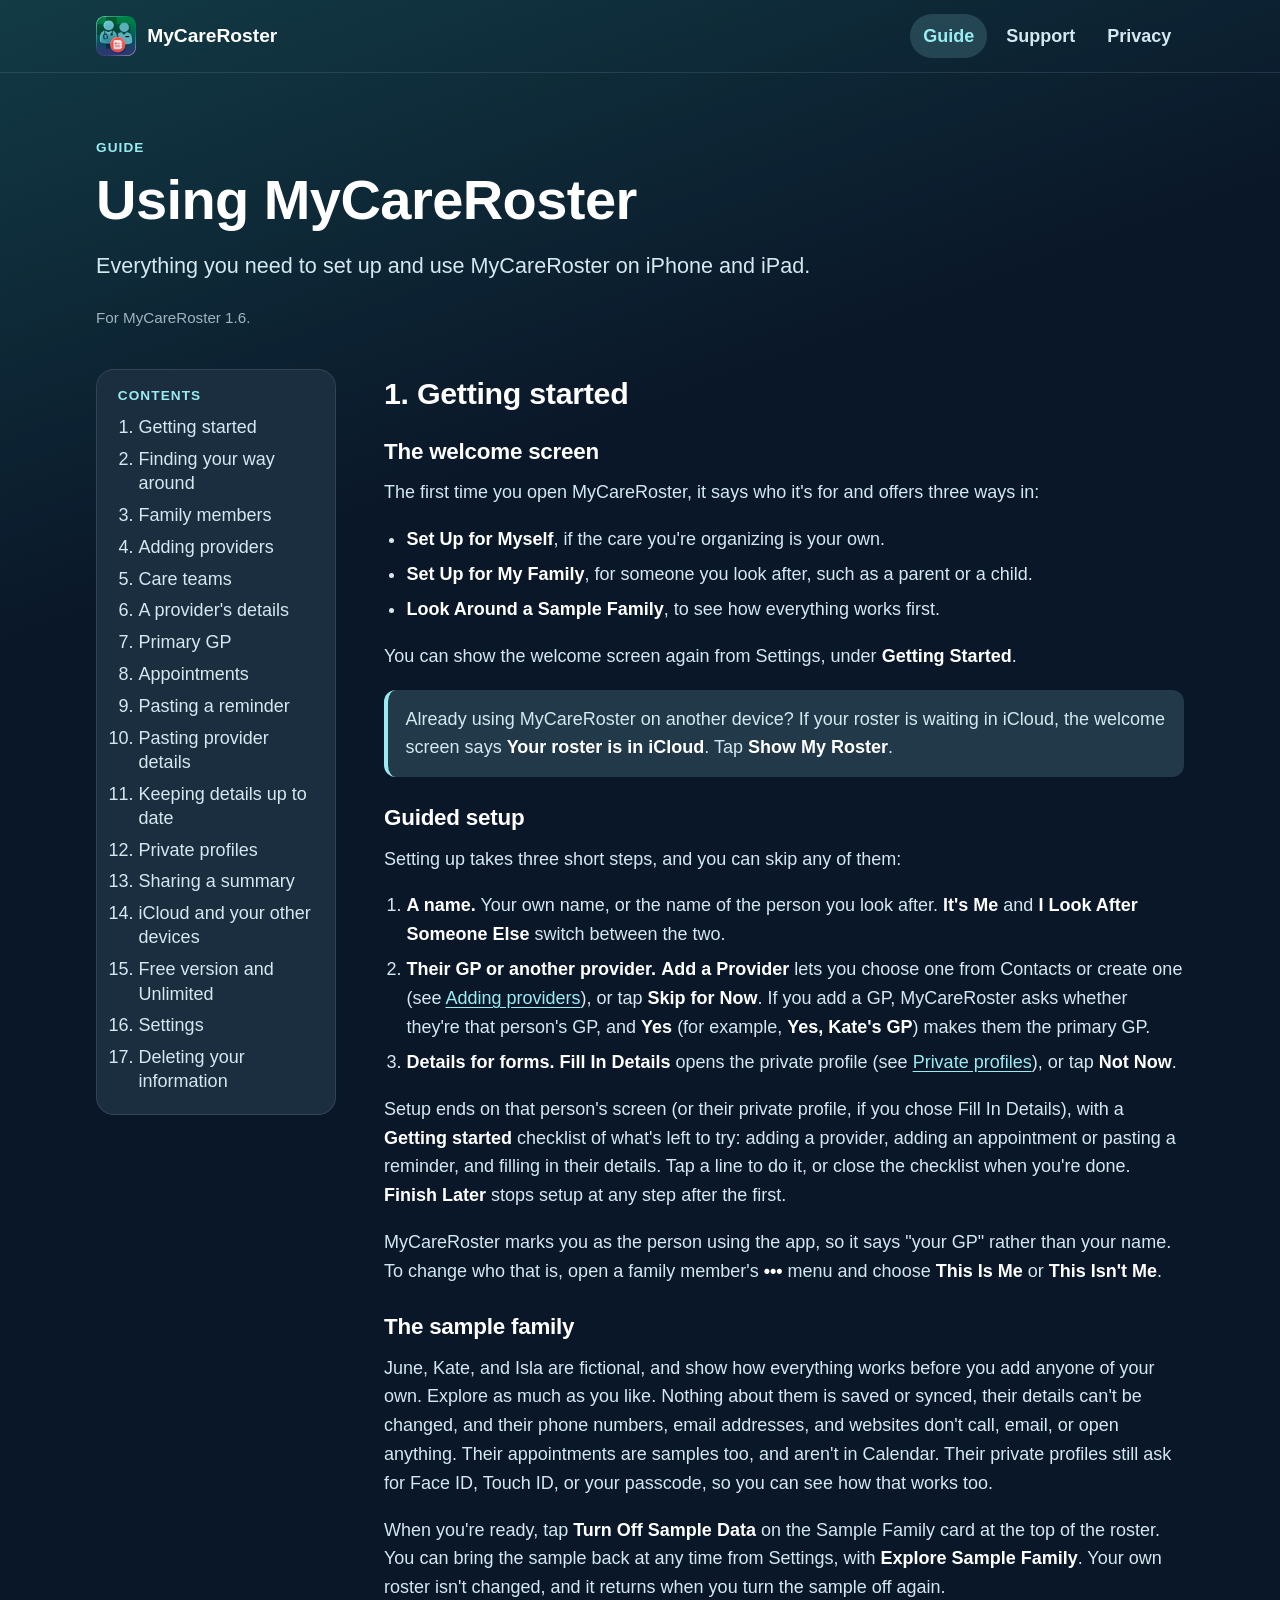
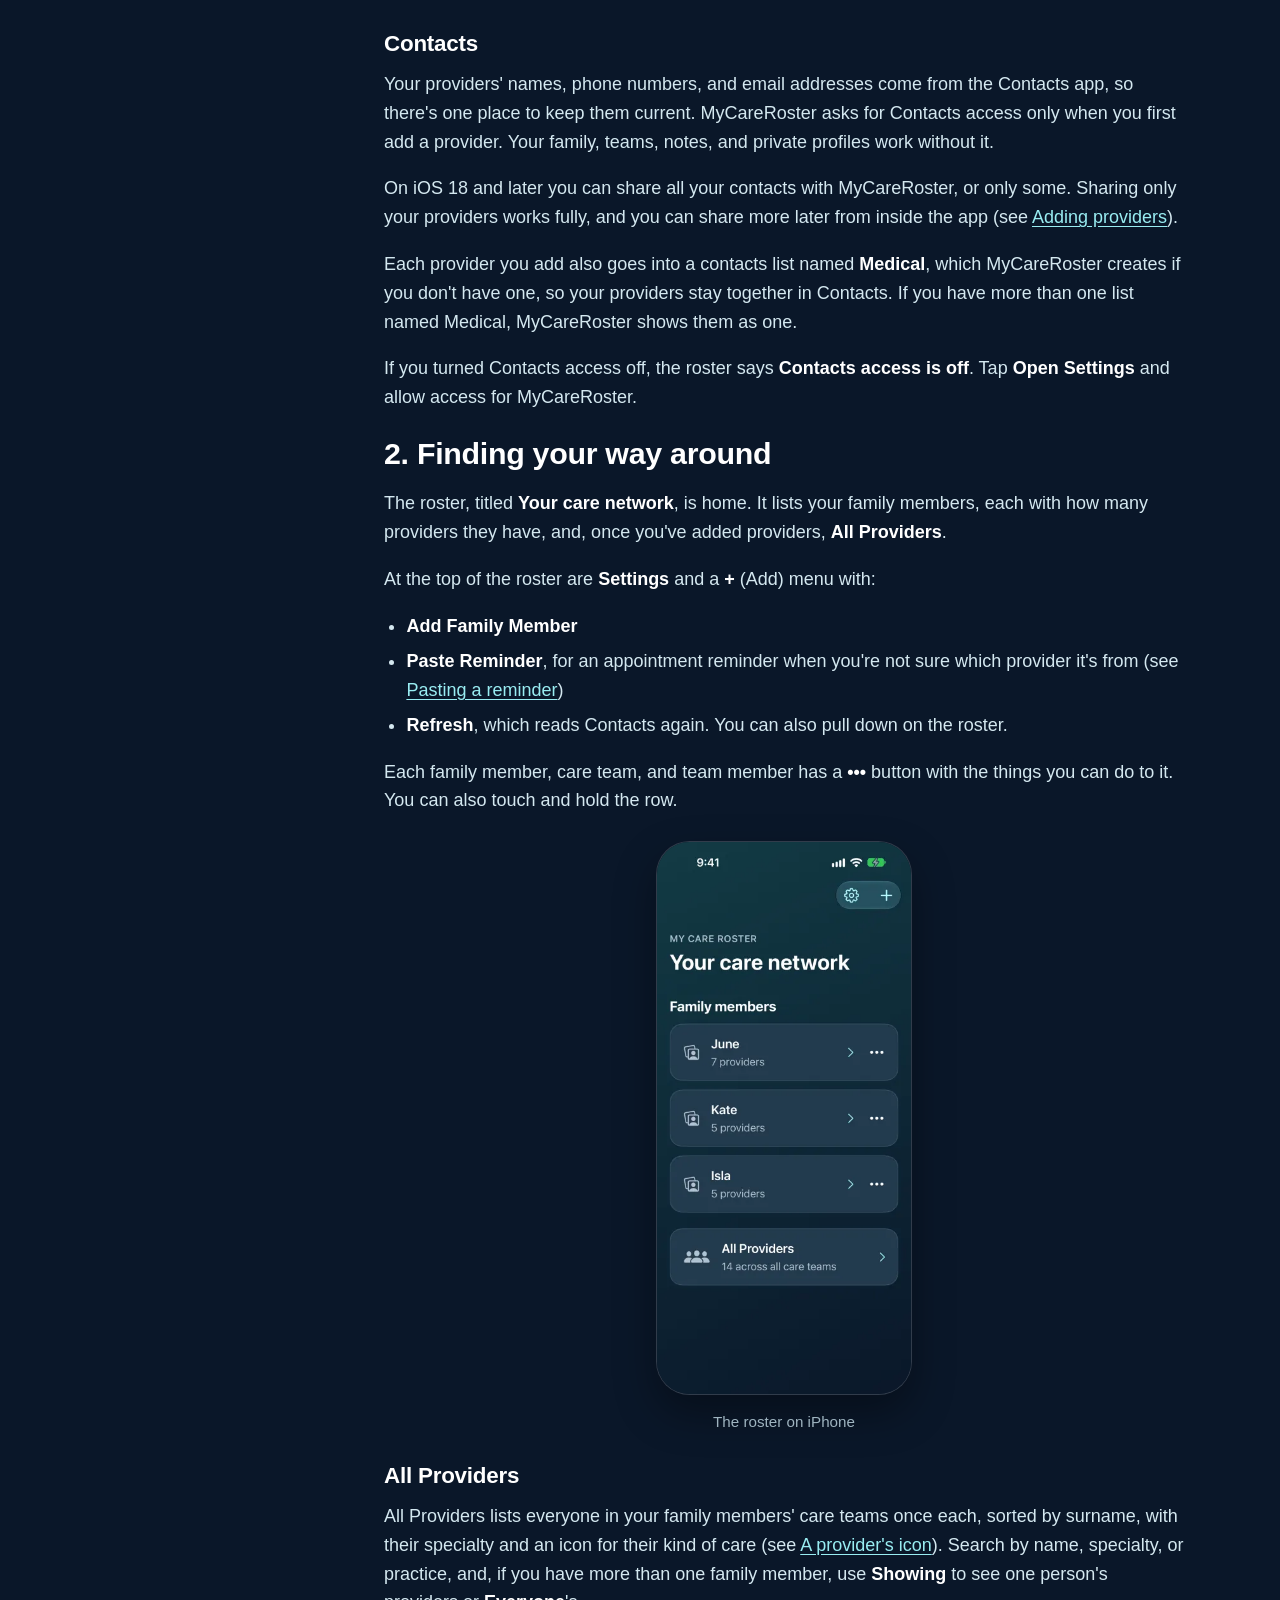
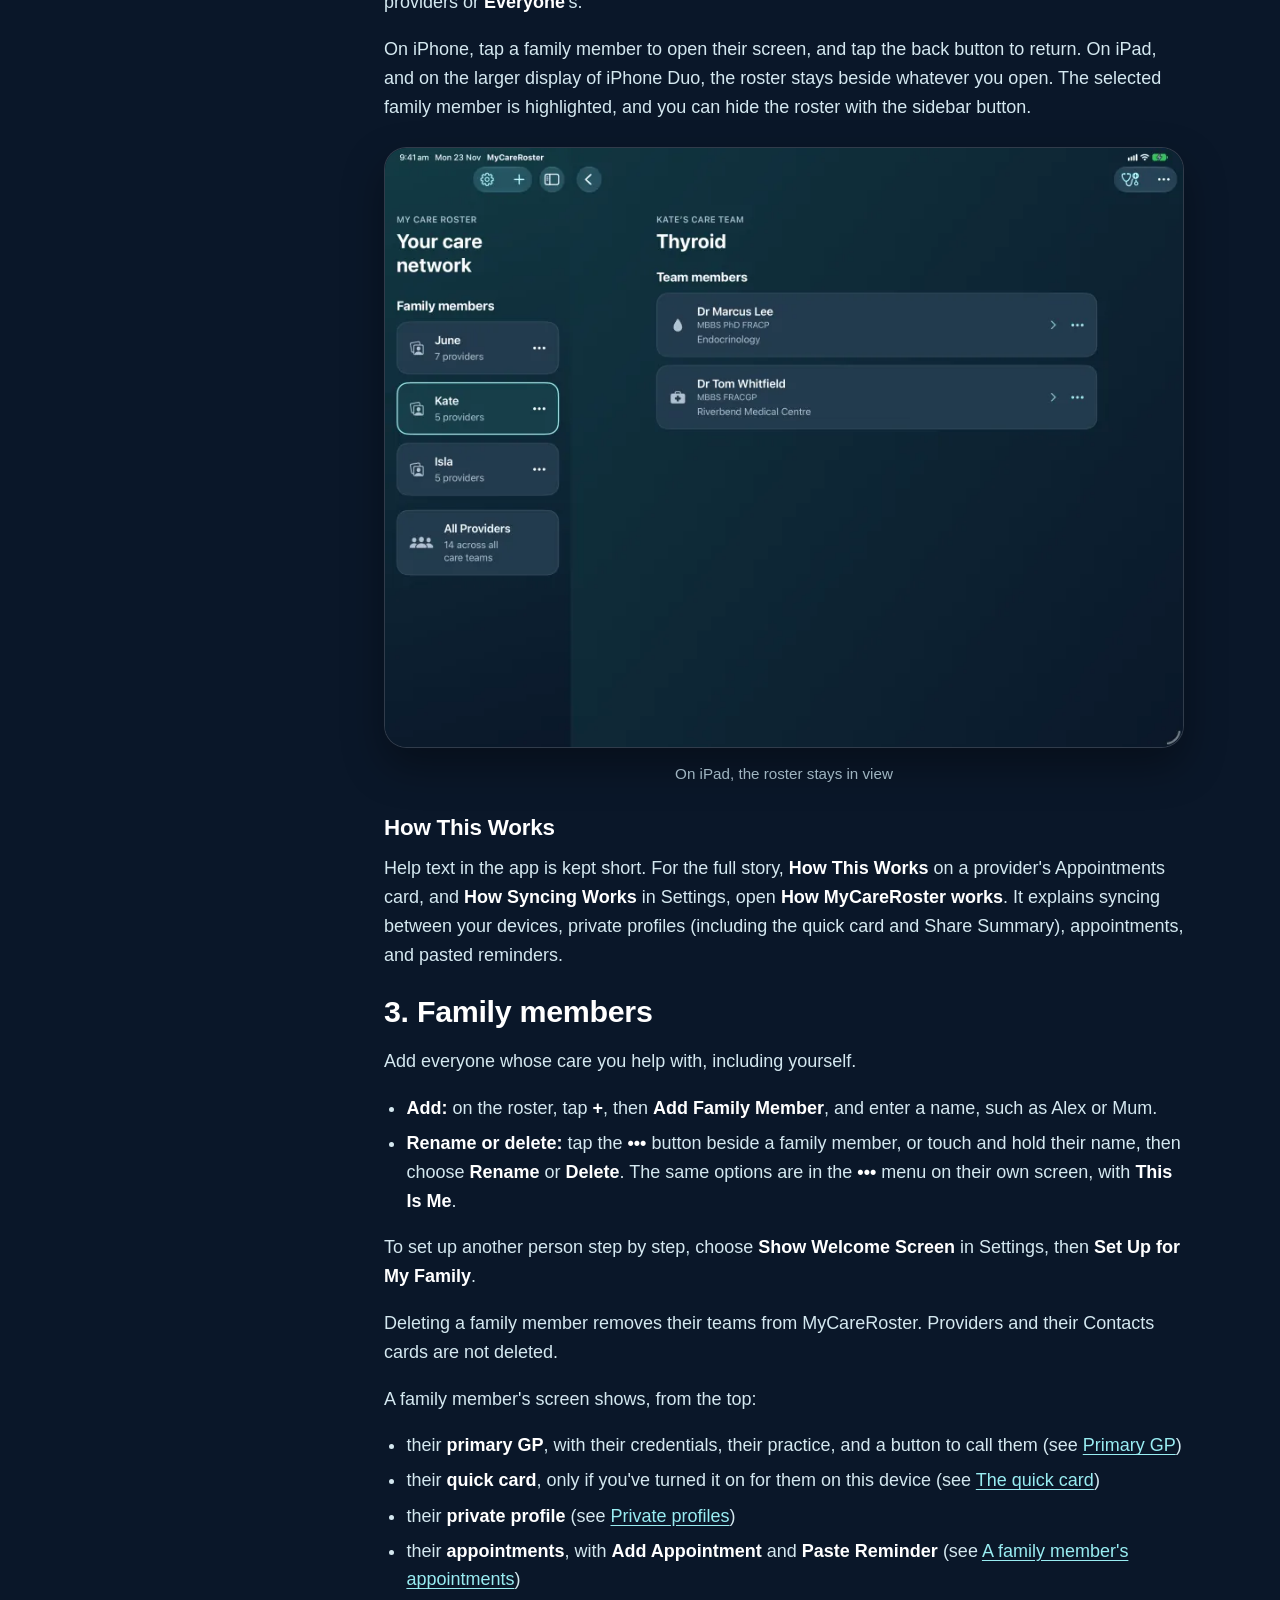
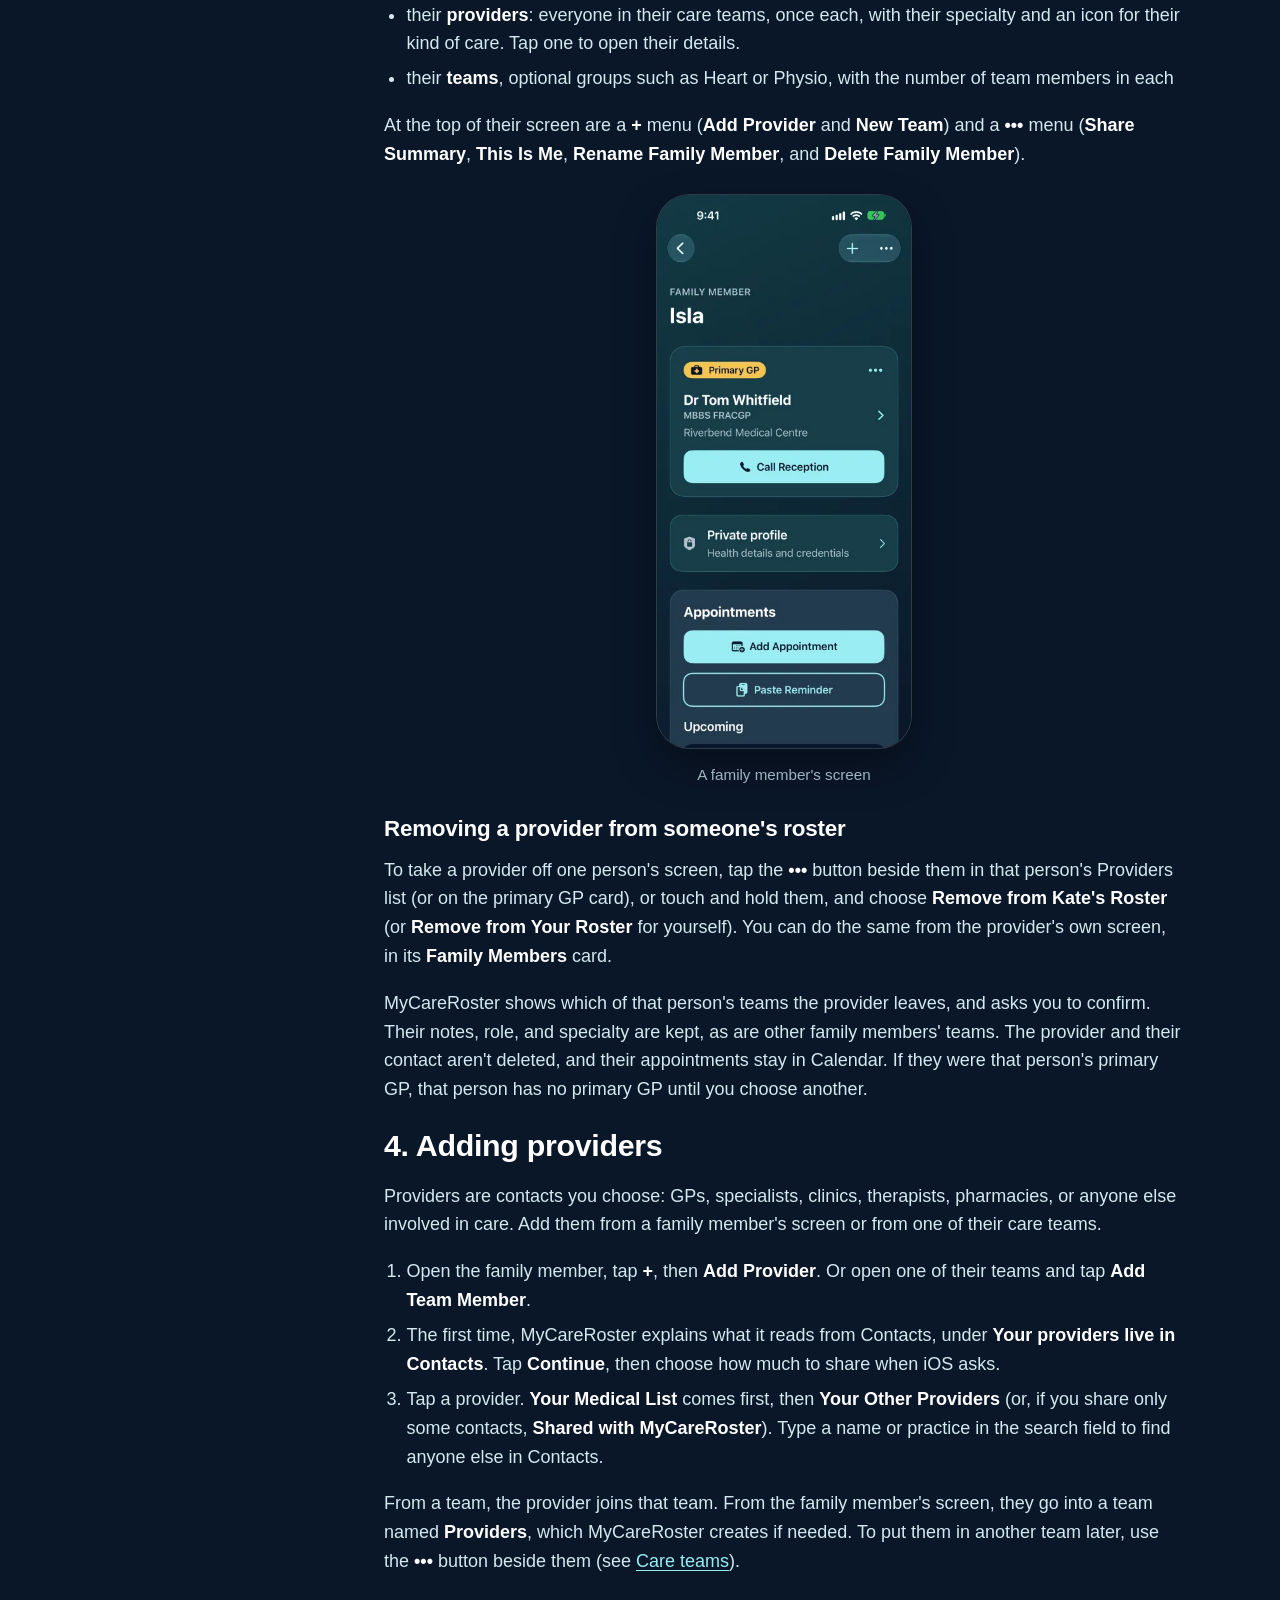
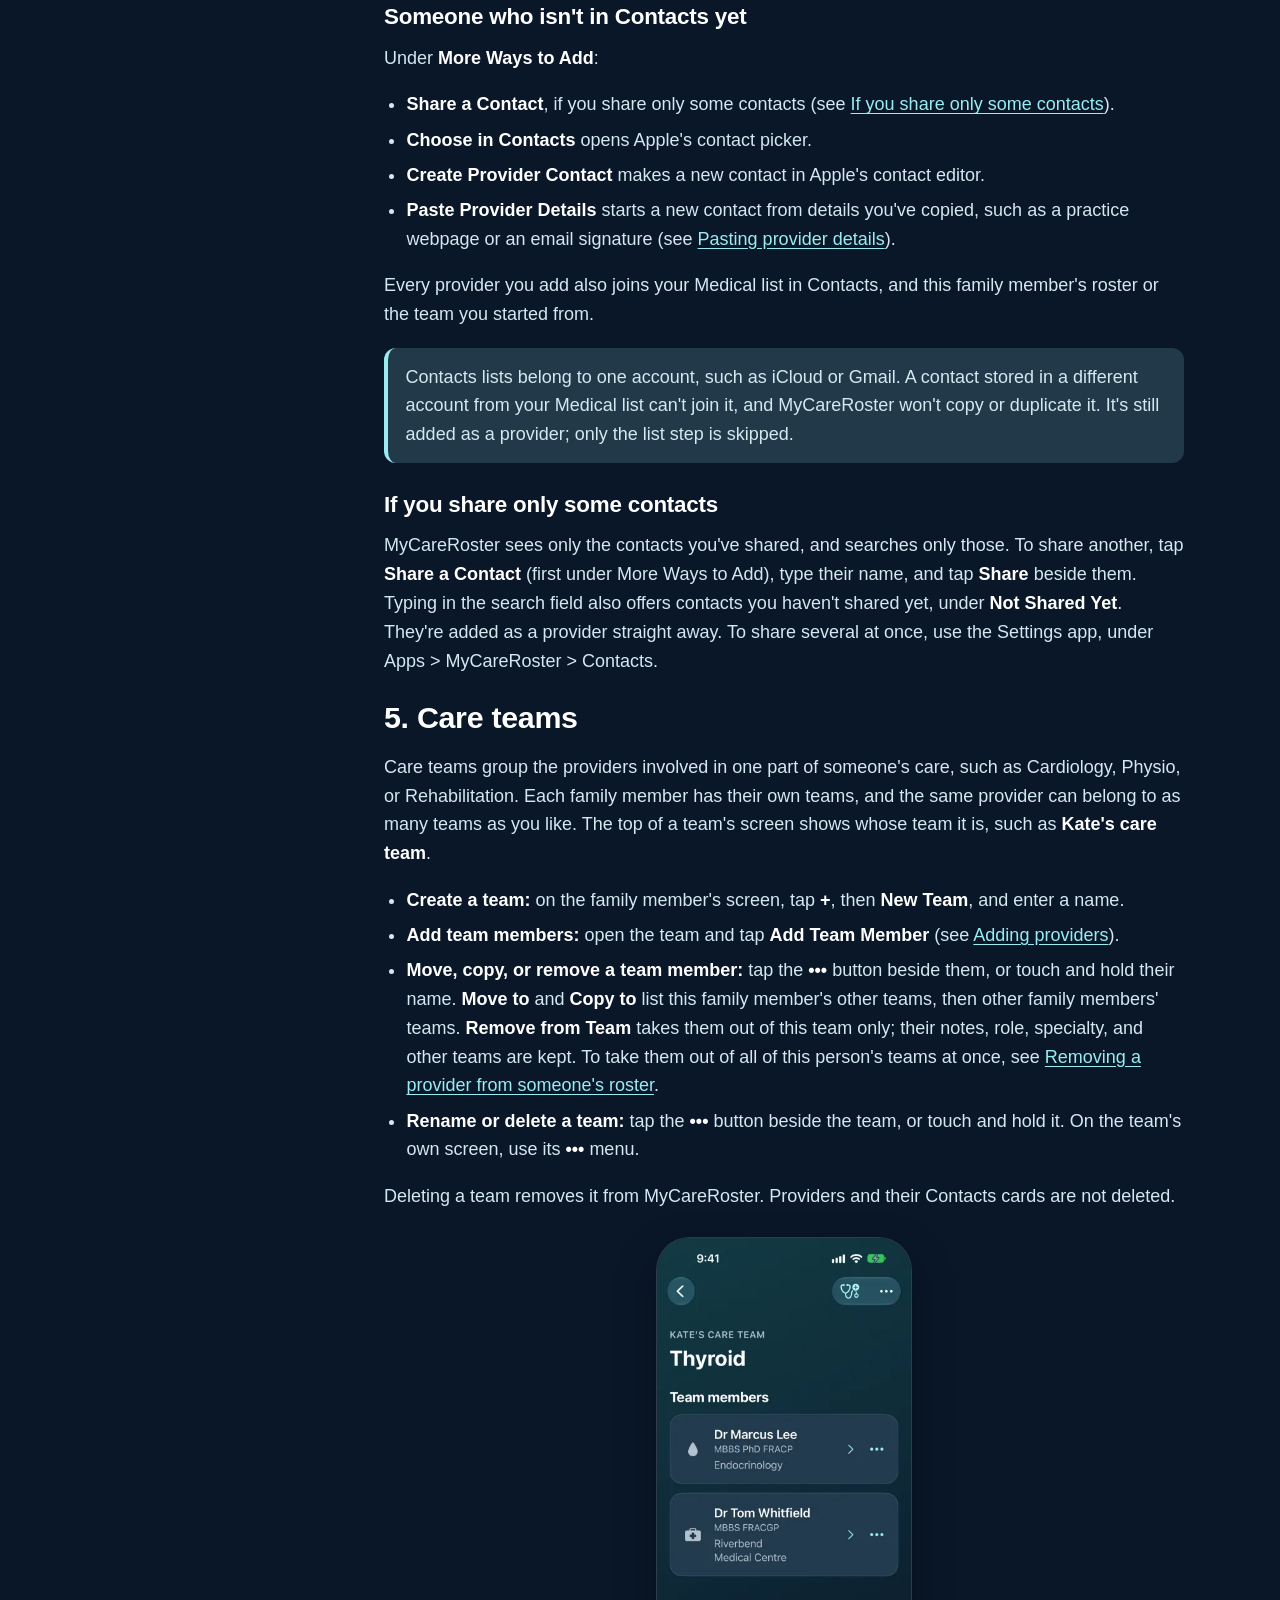
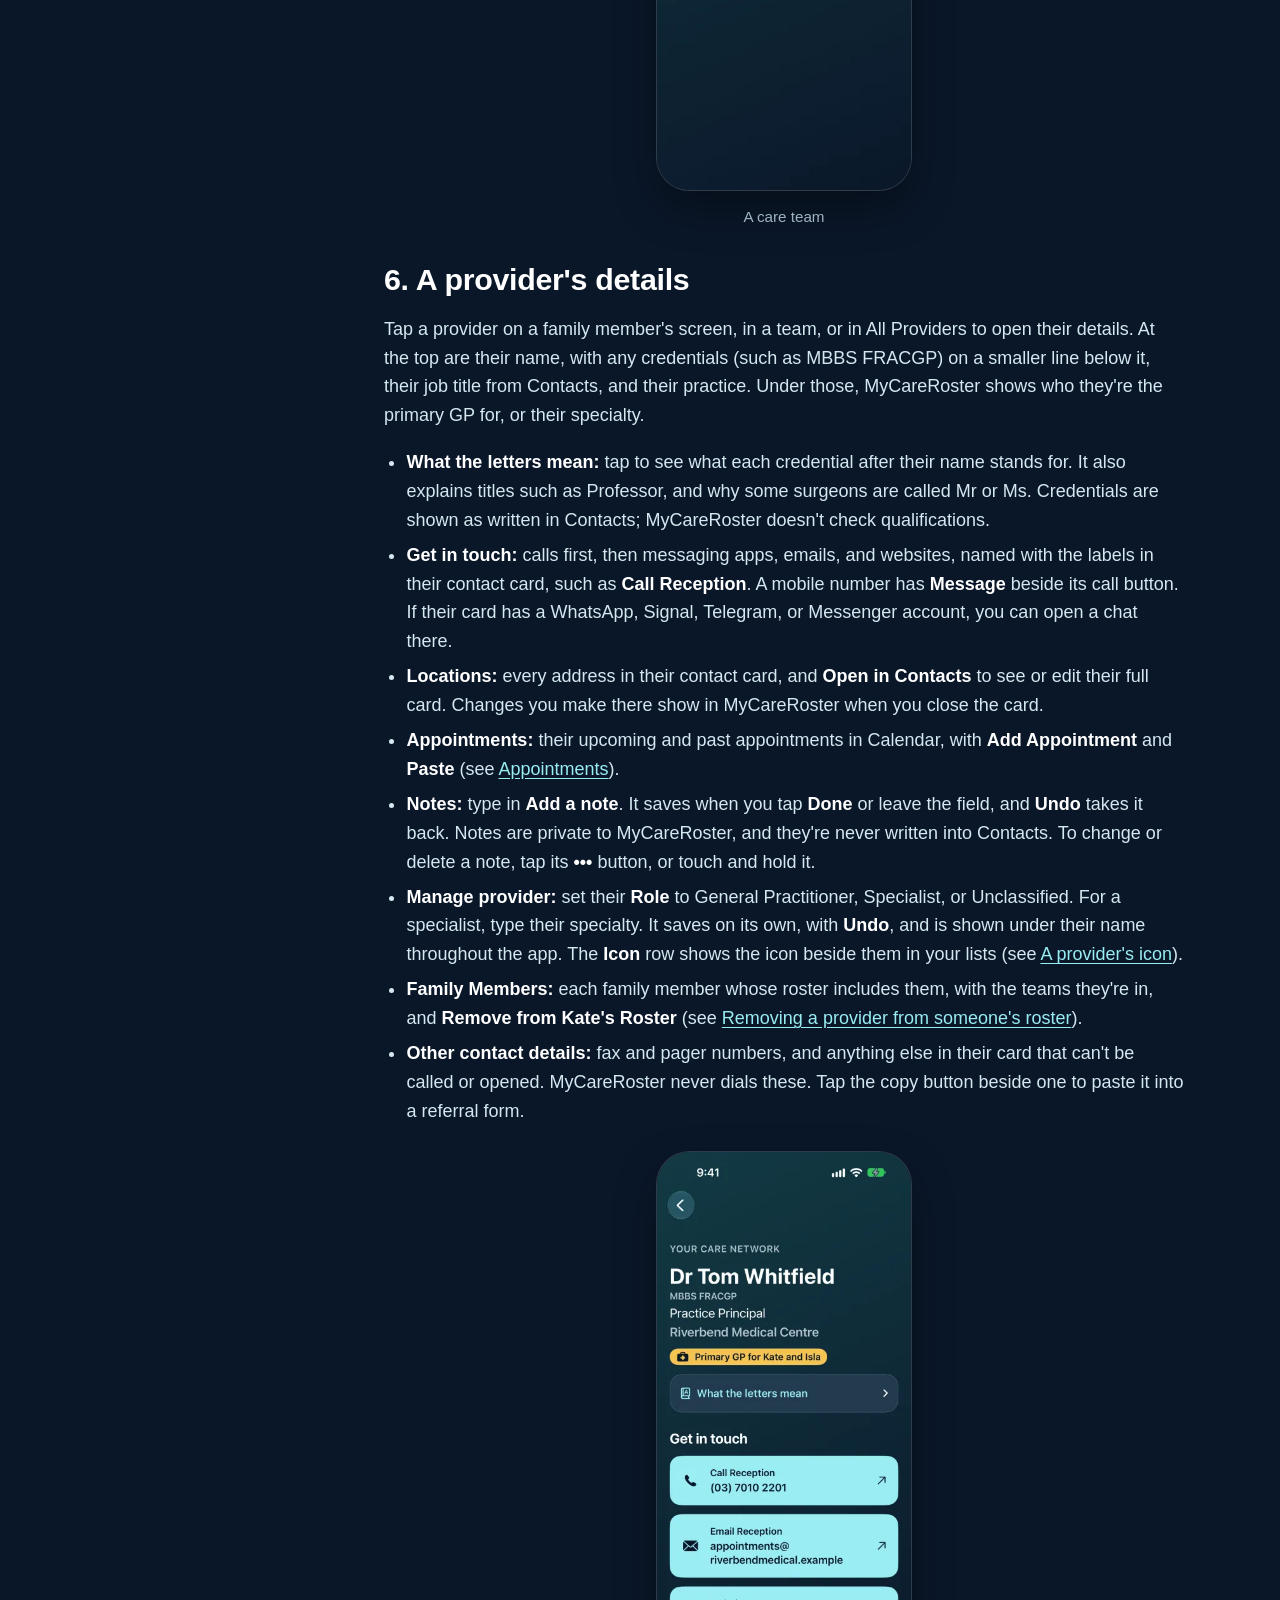
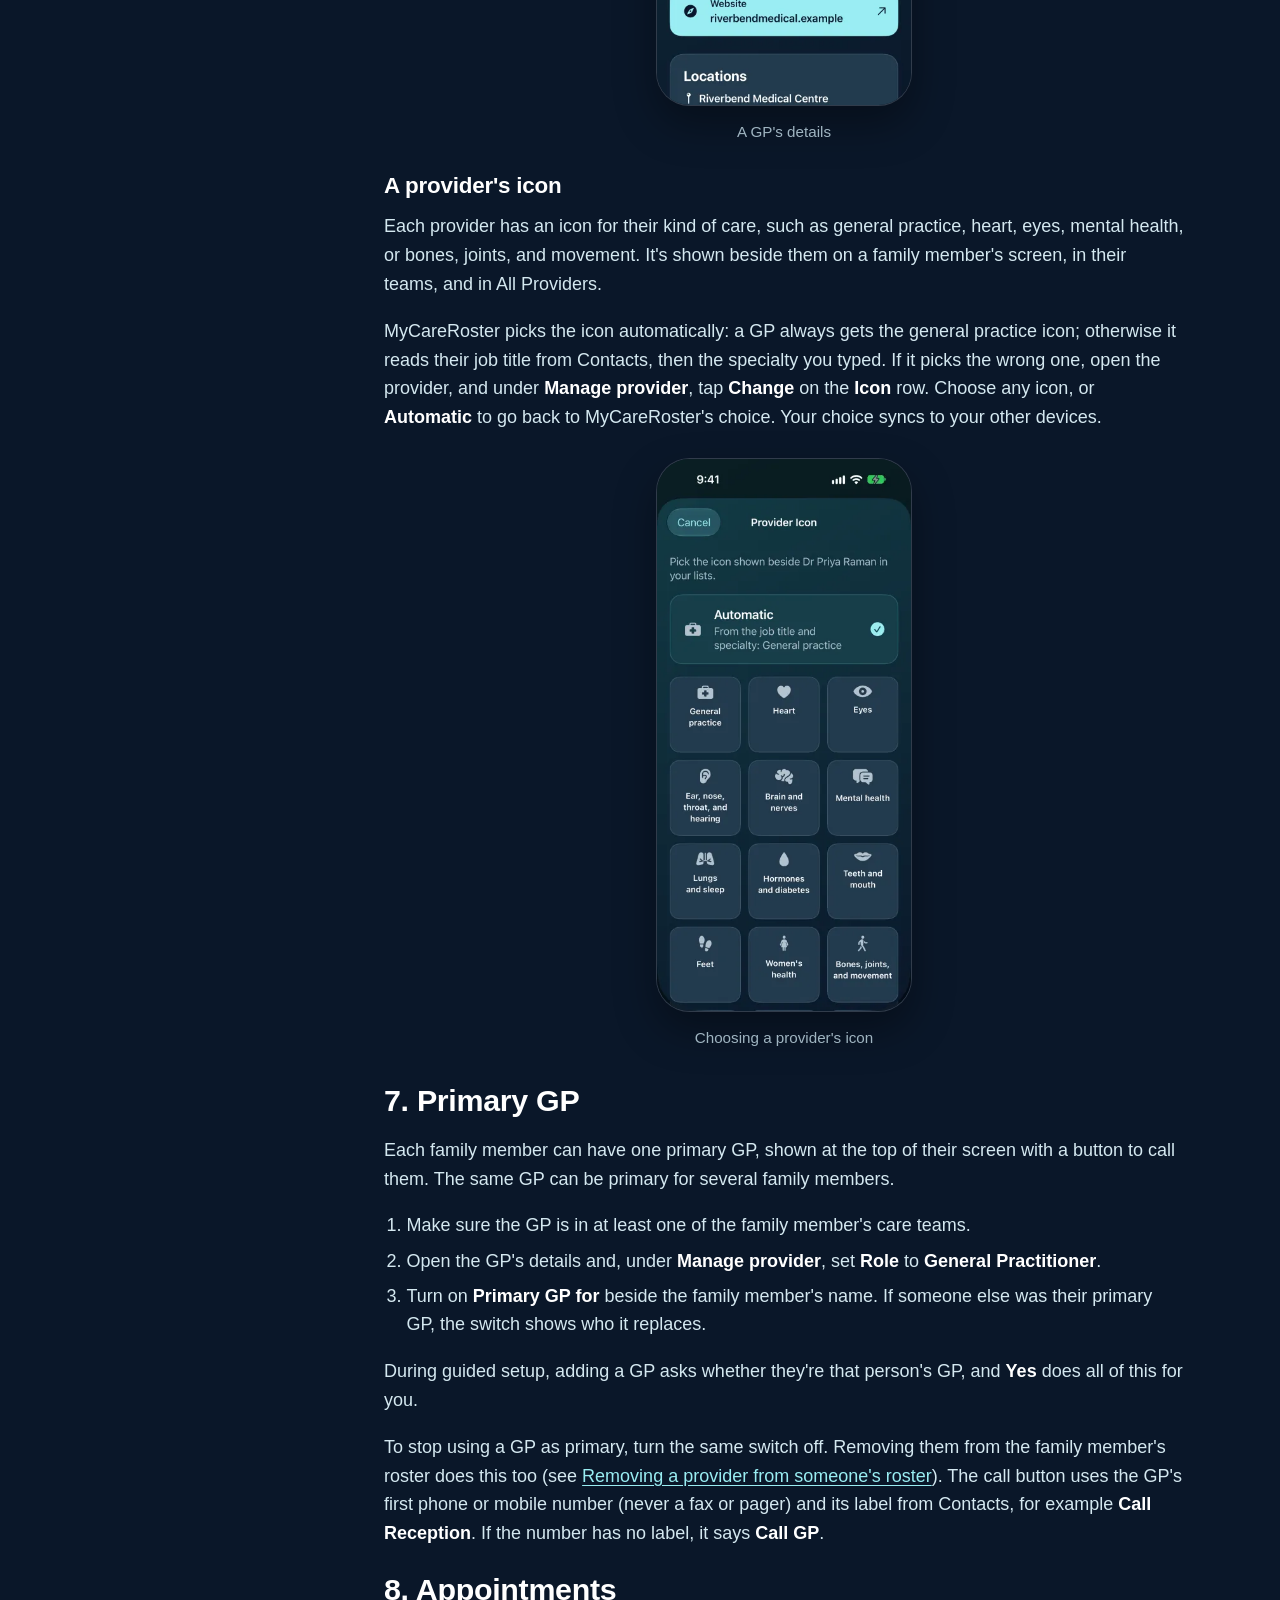
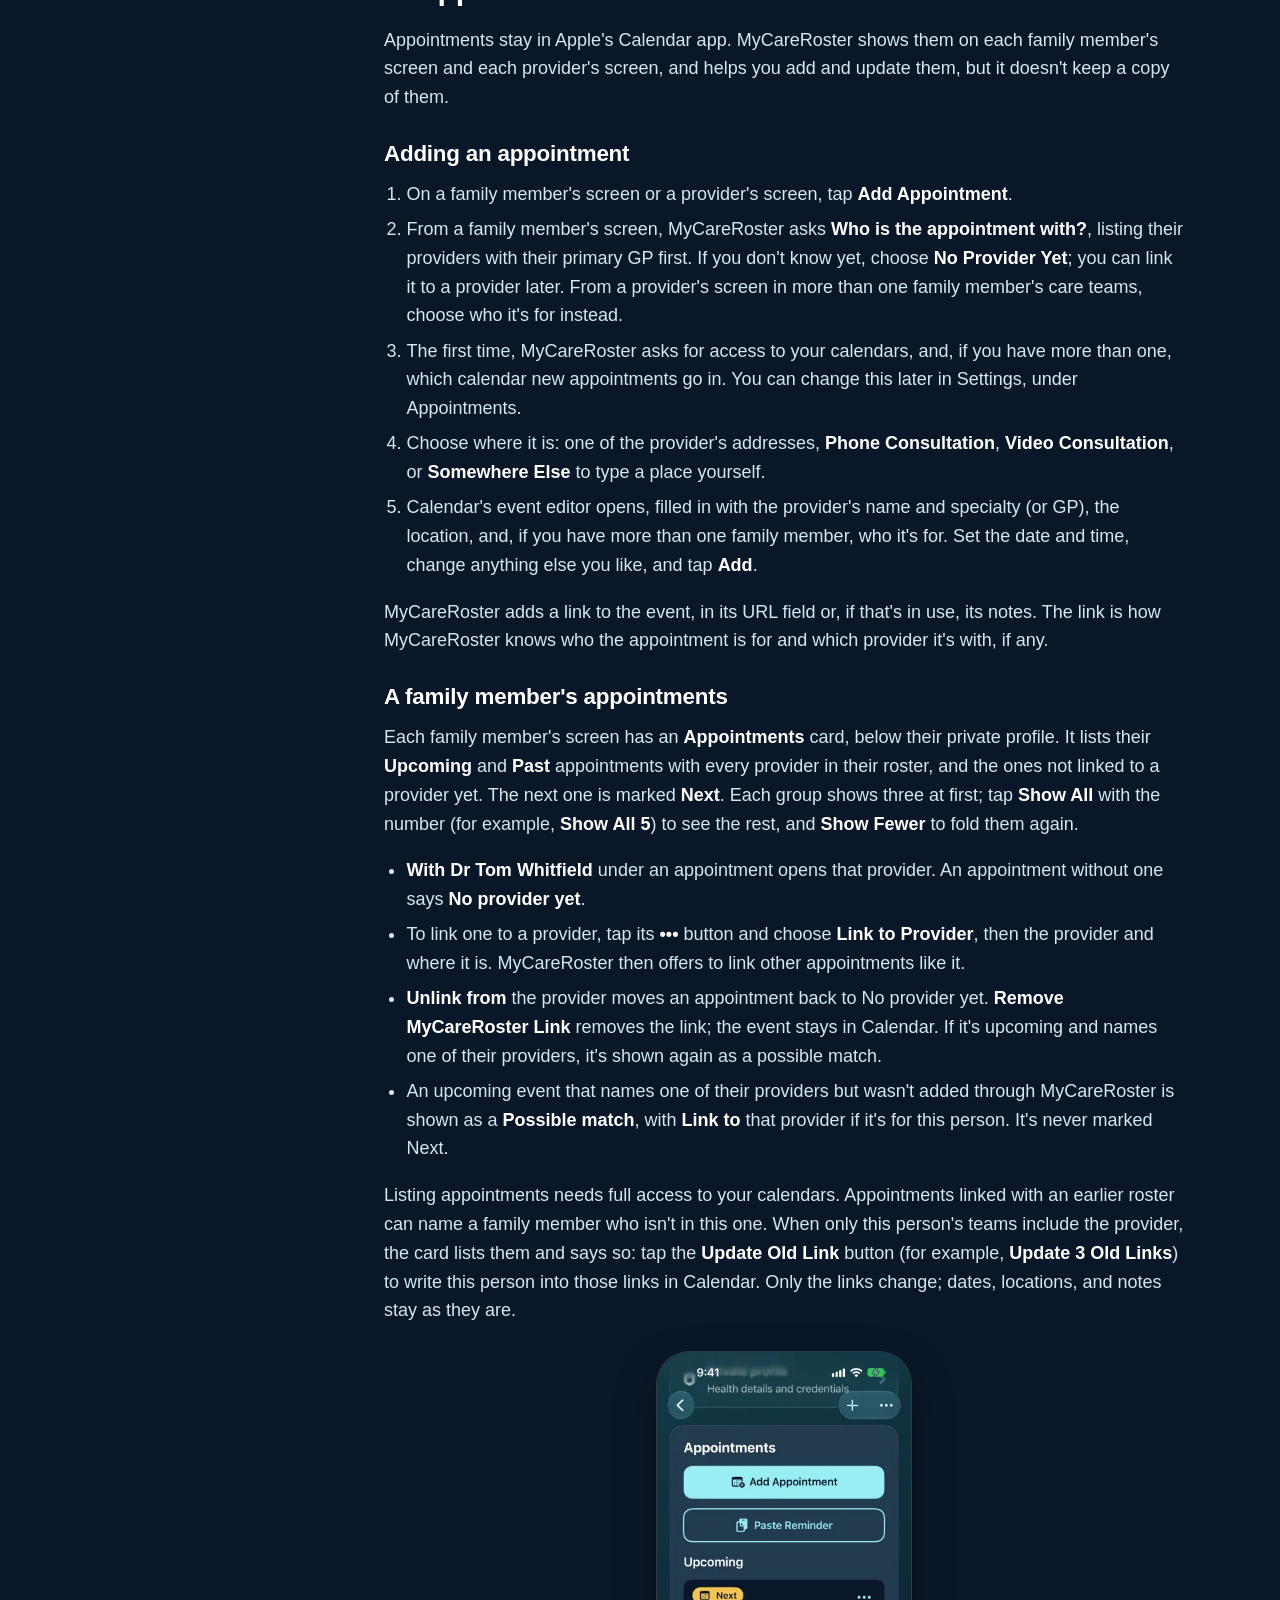
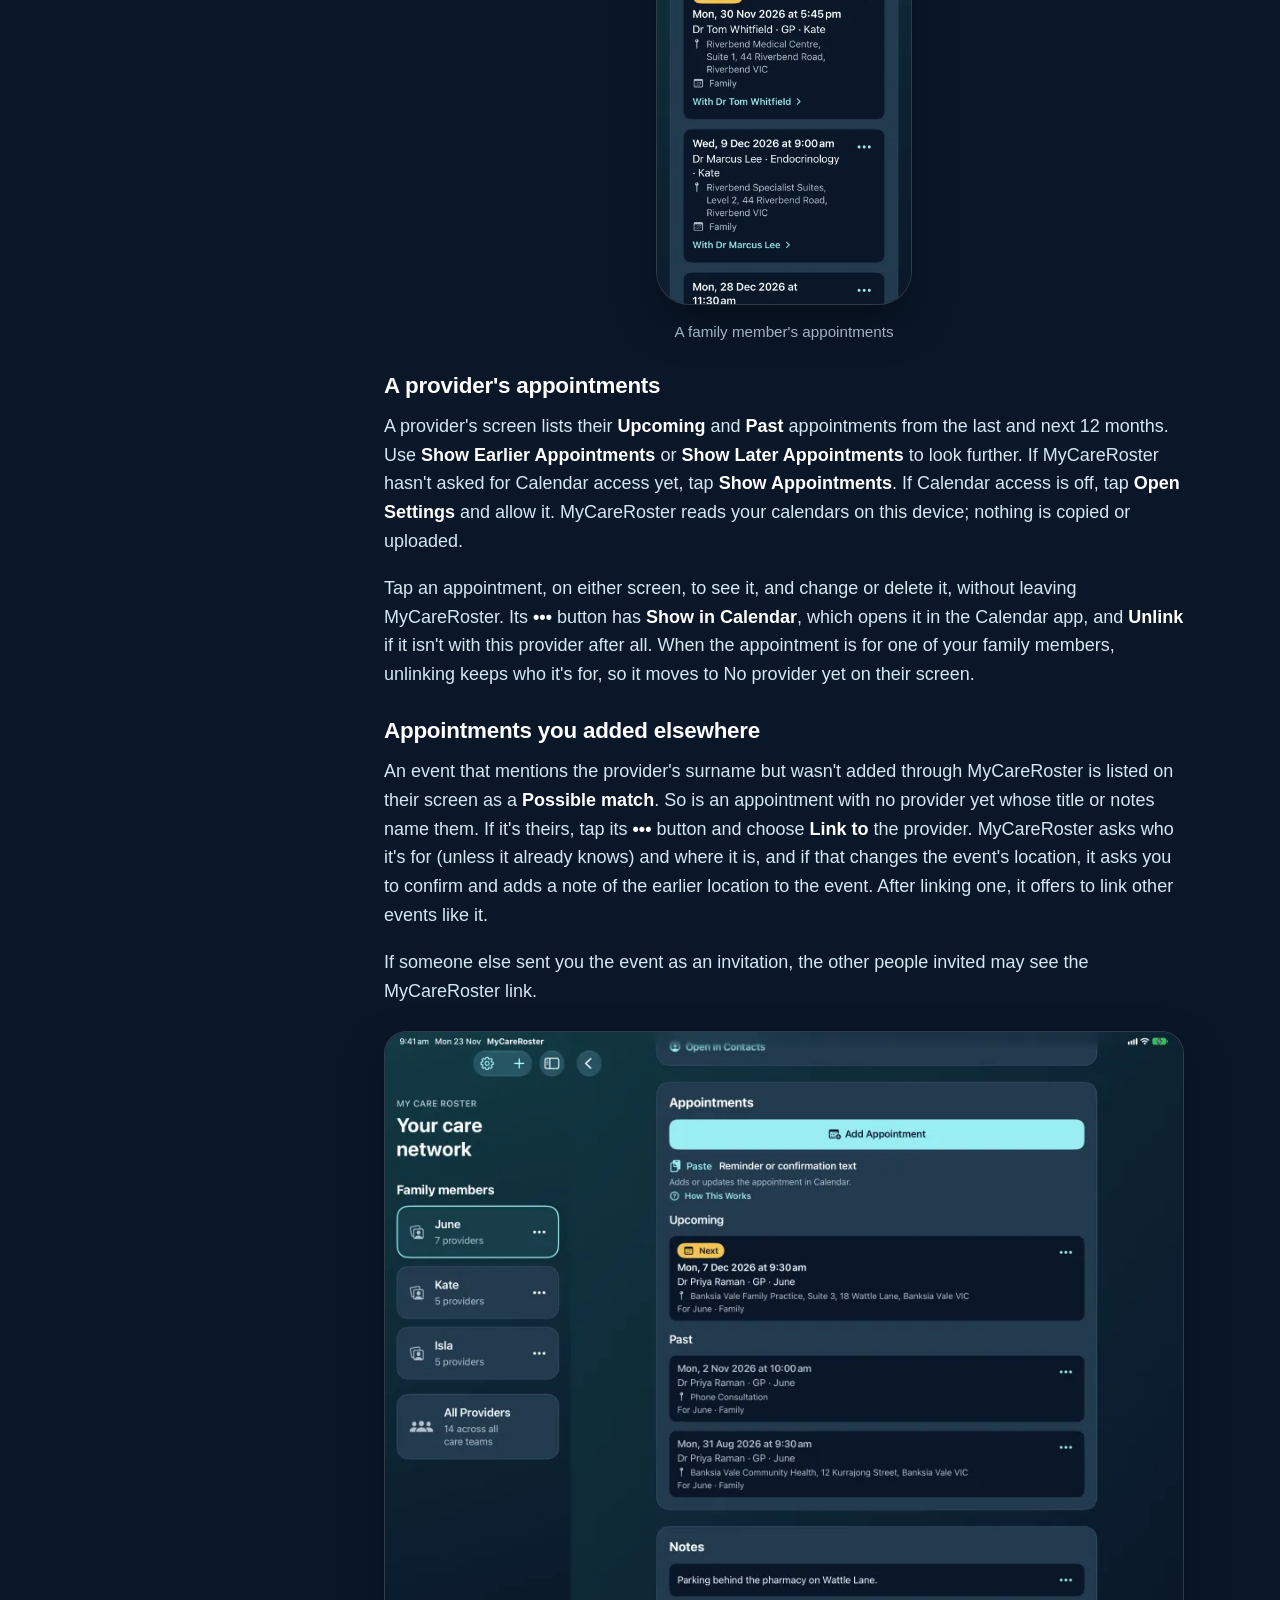
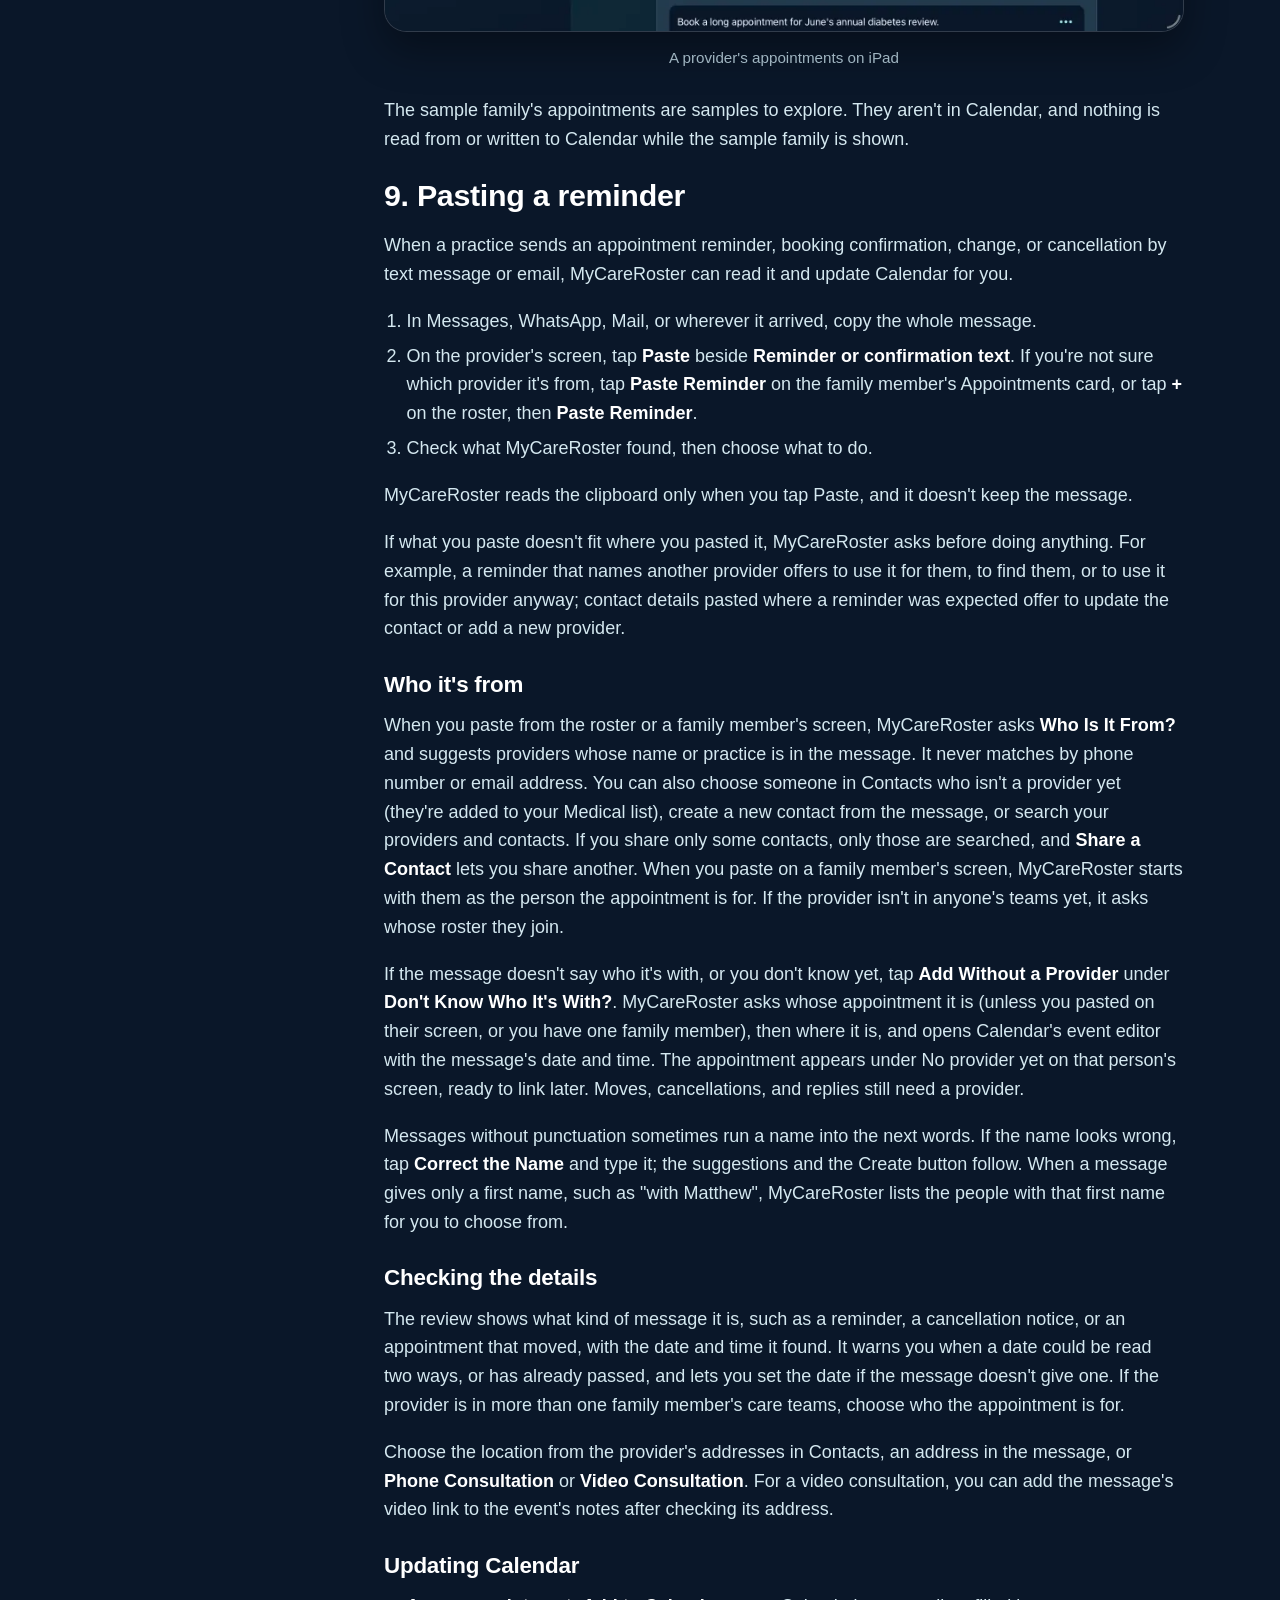
==== commit 97dc9bd2: "Update the site for MyCareRoster 1.6: describe each family member's Appointments card (Add Appointme" ====
--- a/guide/index.html
+++ b/guide/index.html
@@ -4,7 +4,7 @@
   <meta charset="utf-8">
   <meta name="viewport" content="width=device-width, initial-scale=1, viewport-fit=cover">
   <title>Guide — MyCareRoster</title>
-  <meta name="description" content="How to use MyCareRoster for iPhone and iPad: set up yourself or your family, add providers from Contacts, care teams, primary GPs, appointments, pasted reminders, private profiles, and iCloud sync.">
+  <meta name="description" content="How to use MyCareRoster for iPhone and iPad: set up yourself or your family, add providers from Contacts, care teams, primary GPs, each person's appointments, pasted reminders, private profiles, the quick card, sharing a summary, themes, and iCloud sync.">
   <link rel="canonical" href="https://mycareroster.com/guide/">
   <meta name="theme-color" content="#0a1729">
   <meta name="color-scheme" content="dark">
@@ -44,7 +44,7 @@
         <span class="eyebrow">Guide</span>
         <h1>Using MyCareRoster</h1>
         <p class="lead">Everything you need to set up and use MyCareRoster on iPhone and iPad.</p>
-        <p class="meta">For MyCareRoster 1.3.</p>
+        <p class="meta">For MyCareRoster 1.6.</p>
       </div>
 
       <div class="guide-layout">
@@ -63,6 +63,7 @@
             <li><a href="#paste-details">Pasting provider details</a></li>
             <li><a href="#staying-up-to-date">Keeping details up to date</a></li>
             <li><a href="#private-profiles">Private profiles</a></li>
+            <li><a href="#summary">Sharing a summary</a></li>
             <li><a href="#icloud">iCloud and your other devices</a></li>
             <li><a href="#unlimited">Free version and Unlimited</a></li>
             <li><a href="#settings">Settings</a></li>
@@ -126,7 +127,7 @@
               <figcaption>The roster on iPhone</figcaption>
             </figure>
             <h3>All Providers</h3>
-            <p>All Providers lists everyone in your family members' care teams once each, sorted by surname, with their specialty. Search by name, specialty, or practice, and, if you have more than one family member, use <span class="ui">Showing</span> to see one person's providers or <span class="ui">Everyone</span>'s.</p>
+            <p>All Providers lists everyone in your family members' care teams once each, sorted by surname, with their specialty and an icon for their kind of care (see <a href="#provider-icon">A provider's icon</a>). Search by name, specialty, or practice, and, if you have more than one family member, use <span class="ui">Showing</span> to see one person's providers or <span class="ui">Everyone</span>'s.</p>
             <p>On iPhone, tap a family member to open their screen, and tap the back button to return. On iPad, and on the larger display of iPhone Duo, the roster stays beside whatever you open. The selected family member is highlighted, and you can hide the roster with the sidebar button.</p>
             <figure class="shot tablet">
               <img src="/assets/img/ipad-team-thyroid-900.webp"
@@ -135,6 +136,9 @@
                    alt="MyCareRoster on iPad, with the roster on the left and Kate's care team named Thyroid on the right.">
               <figcaption>On iPad, the roster stays in view</figcaption>
             </figure>
+
+            <h3>How This Works</h3>
+            <p>Help text in the app is kept short. For the full story, <span class="ui">How This Works</span> on a provider's Appointments card, and <span class="ui">How Syncing Works</span> in Settings, open <strong>How MyCareRoster works</strong>. It explains syncing between your devices, private profiles (including the quick card and Share Summary), appointments, and pasted reminders.</p>
           </section>
 
           <section id="family-members" aria-labelledby="h-family-members">
@@ -149,18 +153,24 @@
             <p>A family member's screen shows, from the top:</p>
             <ul>
               <li>their <strong>primary GP</strong>, with their credentials, their practice, and a button to call them (see <a href="#primary-gp">Primary GP</a>)</li>
+              <li>their <strong>quick card</strong>, only if you've turned it on for them on this device (see <a href="#quick-card">The quick card</a>)</li>
               <li>their <strong>private profile</strong> (see <a href="#private-profiles">Private profiles</a>)</li>
-              <li>their <strong>providers</strong>: everyone in their care teams, once each, with their specialty. Tap one to open their details.</li>
+              <li>their <strong>appointments</strong>, with <span class="ui">Add Appointment</span> and <span class="ui">Paste Reminder</span> (see <a href="#person-appointments">A family member's appointments</a>)</li>
+              <li>their <strong>providers</strong>: everyone in their care teams, once each, with their specialty and an icon for their kind of care. Tap one to open their details.</li>
               <li>their <strong>teams</strong>, optional groups such as Heart or Physio, with the number of team members in each</li>
             </ul>
-            <p>At the top of their screen are a <span class="ui">+</span> menu (<span class="ui">Add Provider</span> and <span class="ui">New Team</span>) and a <span class="ui">•••</span> menu (<span class="ui">This Is Me</span>, <span class="ui">Rename Family Member</span>, and <span class="ui">Delete Family Member</span>).</p>
+            <p>At the top of their screen are a <span class="ui">+</span> menu (<span class="ui">Add Provider</span> and <span class="ui">New Team</span>) and a <span class="ui">•••</span> menu (<span class="ui">Share Summary</span>, <span class="ui">This Is Me</span>, <span class="ui">Rename Family Member</span>, and <span class="ui">Delete Family Member</span>).</p>
             <figure class="shot phone small">
               <img src="/assets/img/iphone-family-isla-400.webp"
                    srcset="/assets/img/iphone-family-isla-400.webp 400w, /assets/img/iphone-family-isla-800.webp 800w"
                    sizes="16rem" width="400" height="870" loading="lazy"
-                   alt="Isla's screen: her primary GP, Dr Tom Whitfield, with a Call Reception button, her private profile, and her providers, starting with Dr James O'Connor, allergy and immunology, and Dr Lucy Park, ear, nose, and throat.">
+                   alt="Isla's screen: her primary GP, Dr Tom Whitfield, with a Call Reception button, her private profile, and the start of her Appointments card, with Add Appointment and Paste Reminder buttons.">
               <figcaption>A family member's screen</figcaption>
             </figure>
+
+            <h3 id="remove-from-roster">Removing a provider from someone's roster</h3>
+            <p>To take a provider off one person's screen, tap the <span class="ui">•••</span> button beside them in that person's Providers list (or on the primary GP card), or touch and hold them, and choose <span class="ui">Remove from Kate's Roster</span> (or <span class="ui">Remove from Your Roster</span> for yourself). You can do the same from the provider's own screen, in its <strong>Family Members</strong> card.</p>
+            <p>MyCareRoster shows which of that person's teams the provider leaves, and asks you to confirm. Their notes, role, and specialty are kept, as are other family members' teams. The provider and their contact aren't deleted, and their appointments stay in Calendar. If they were that person's primary GP, that person has no primary GP until you choose another.</p>
           </section>
 
           <section id="adding-providers" aria-labelledby="h-adding-providers">
@@ -196,7 +206,7 @@
             <ul>
               <li><strong>Create a team:</strong> on the family member's screen, tap <span class="ui">+</span>, then <span class="ui">New Team</span>, and enter a name.</li>
               <li><strong>Add team members:</strong> open the team and tap <span class="ui">Add Team Member</span> (see <a href="#adding-providers">Adding providers</a>).</li>
-              <li><strong>Move, copy, or remove a team member:</strong> tap the <span class="ui">•••</span> button beside them, or touch and hold their name. <span class="ui">Move to</span> and <span class="ui">Copy to</span> list this family member's other teams, then other family members' teams. <span class="ui">Remove from Team</span> takes them out of this team only; their notes, role, specialty, and other teams are kept.</li>
+              <li><strong>Move, copy, or remove a team member:</strong> tap the <span class="ui">•••</span> button beside them, or touch and hold their name. <span class="ui">Move to</span> and <span class="ui">Copy to</span> list this family member's other teams, then other family members' teams. <span class="ui">Remove from Team</span> takes them out of this team only; their notes, role, specialty, and other teams are kept. To take them out of all of this person's teams at once, see <a href="#remove-from-roster">Removing a provider from someone's roster</a>.</li>
               <li><strong>Rename or delete a team:</strong> tap the <span class="ui">•••</span> button beside the team, or touch and hold it. On the team's own screen, use its <span class="ui">•••</span> menu.</li>
             </ul>
             <p>Deleting a team removes it from MyCareRoster. Providers and their Contacts cards are not deleted.</p>
@@ -218,7 +228,8 @@
               <li><strong>Locations:</strong> every address in their contact card, and <span class="ui">Open in Contacts</span> to see or edit their full card. Changes you make there show in MyCareRoster when you close the card.</li>
               <li><strong>Appointments:</strong> their upcoming and past appointments in Calendar, with <span class="ui">Add Appointment</span> and <span class="ui">Paste</span> (see <a href="#appointments">Appointments</a>).</li>
               <li><strong>Notes:</strong> type in <span class="ui">Add a note</span>. It saves when you tap <span class="ui">Done</span> or leave the field, and <span class="ui">Undo</span> takes it back. Notes are private to MyCareRoster, and they're never written into Contacts. To change or delete a note, tap its <span class="ui">•••</span> button, or touch and hold it.</li>
-              <li><strong>Manage provider:</strong> set their <span class="ui">Role</span> to General Practitioner, Specialist, or Unclassified. For a specialist, type their specialty. It saves on its own, with <span class="ui">Undo</span>, and is shown under their name throughout the app.</li>
+              <li><strong>Manage provider:</strong> set their <span class="ui">Role</span> to General Practitioner, Specialist, or Unclassified. For a specialist, type their specialty. It saves on its own, with <span class="ui">Undo</span>, and is shown under their name throughout the app. The <span class="ui">Icon</span> row shows the icon beside them in your lists (see <a href="#provider-icon">A provider's icon</a>).</li>
+              <li><strong>Family Members:</strong> each family member whose roster includes them, with the teams they're in, and <span class="ui">Remove from Kate's Roster</span> (see <a href="#remove-from-roster">Removing a provider from someone's roster</a>).</li>
               <li><strong>Other contact details:</strong> fax and pager numbers, and anything else in their card that can't be called or opened. MyCareRoster never dials these. Tap the copy button beside one to paste it into a referral form.</li>
             </ul>
             <figure class="shot phone small">
@@ -227,6 +238,17 @@
                    sizes="16rem" width="400" height="870" loading="lazy"
                    alt="Dr Tom Whitfield's details: MBBS FRACGP under his name, Practice Principal, Riverbend Medical Centre, Primary GP for Kate and Isla, What the letters mean, and Call Reception, Email Reception, and Website buttons.">
               <figcaption>A GP's details</figcaption>
+            </figure>
+
+            <h3 id="provider-icon">A provider's icon</h3>
+            <p>Each provider has an icon for their kind of care, such as general practice, heart, eyes, mental health, or bones, joints, and movement. It's shown beside them on a family member's screen, in their teams, and in All Providers.</p>
+            <p>MyCareRoster picks the icon automatically: a GP always gets the general practice icon; otherwise it reads their job title from Contacts, then the specialty you typed. If it picks the wrong one, open the provider, and under <strong>Manage provider</strong>, tap <span class="ui">Change</span> on the <span class="ui">Icon</span> row. Choose any icon, or <span class="ui">Automatic</span> to go back to MyCareRoster's choice. Your choice syncs to your other devices.</p>
+            <figure class="shot phone small">
+              <img src="/assets/img/iphone-icon-400.webp"
+                   srcset="/assets/img/iphone-icon-400.webp 400w, /assets/img/iphone-icon-800.webp 800w"
+                   sizes="16rem" width="400" height="870" loading="lazy"
+                   alt="The Provider Icon screen for Dr Priya Raman: Automatic, from the job title and specialty, General practice, is chosen, above a grid of icons including General practice, Heart, Eyes, Ear, nose, throat, and hearing, Brain and nerves, Mental health, Lungs and sleep, Hormones and diabetes, and Teeth and mouth.">
+              <figcaption>Choosing a provider's icon</figcaption>
             </figure>
           </section>
 
@@ -239,36 +261,53 @@
               <li>Turn on <span class="ui">Primary GP for</span> beside the family member's name. If someone else was their primary GP, the switch shows who it replaces.</li>
             </ol>
             <p>During guided setup, adding a GP asks whether they're that person's GP, and <span class="ui">Yes</span> does all of this for you.</p>
-            <p>To stop using a GP as primary, turn the same switch off. The call button uses the GP's first phone or mobile number (never a fax or pager) and its label from Contacts, for example <span class="ui">Call Reception</span>. If the number has no label, it says <span class="ui">Call GP</span>.</p>
+            <p>To stop using a GP as primary, turn the same switch off. Removing them from the family member's roster does this too (see <a href="#remove-from-roster">Removing a provider from someone's roster</a>). The call button uses the GP's first phone or mobile number (never a fax or pager) and its label from Contacts, for example <span class="ui">Call Reception</span>. If the number has no label, it says <span class="ui">Call GP</span>.</p>
           </section>
 
           <section id="appointments" aria-labelledby="h-appointments">
             <h2 id="h-appointments">8. Appointments</h2>
-            <p>Appointments stay in Apple's Calendar app. MyCareRoster shows each provider's appointments on their screen and helps you add and update them, but it doesn't keep a copy of them.</p>
+            <p>Appointments stay in Apple's Calendar app. MyCareRoster shows them on each family member's screen and each provider's screen, and helps you add and update them, but it doesn't keep a copy of them.</p>
 
             <h3>Adding an appointment</h3>
             <ol>
-              <li>On the provider's screen, tap <span class="ui">Add Appointment</span>.</li>
-              <li>If this provider is in more than one family member's care teams, choose who it's for.</li>
+              <li>On a family member's screen or a provider's screen, tap <span class="ui">Add Appointment</span>.</li>
+              <li>From a family member's screen, MyCareRoster asks <strong>Who is the appointment with?</strong>, listing their providers with their primary GP first. If you don't know yet, choose <span class="ui">No Provider Yet</span>; you can link it to a provider later. From a provider's screen in more than one family member's care teams, choose who it's for instead.</li>
               <li>The first time, MyCareRoster asks for access to your calendars, and, if you have more than one, which calendar new appointments go in. You can change this later in Settings, under Appointments.</li>
               <li>Choose where it is: one of the provider's addresses, <span class="ui">Phone Consultation</span>, <span class="ui">Video Consultation</span>, or <span class="ui">Somewhere Else</span> to type a place yourself.</li>
               <li>Calendar's event editor opens, filled in with the provider's name and specialty (or GP), the location, and, if you have more than one family member, who it's for. Set the date and time, change anything else you like, and tap <span class="ui">Add</span>.</li>
             </ol>
-            <p>MyCareRoster adds a link to the event, in its URL field or, if that's in use, its notes. The link is how MyCareRoster knows which provider the appointment is with.</p>
-
-            <h3>Seeing appointments</h3>
+            <p>MyCareRoster adds a link to the event, in its URL field or, if that's in use, its notes. The link is how MyCareRoster knows who the appointment is for and which provider it's with, if any.</p>
+
+            <h3 id="person-appointments">A family member's appointments</h3>
+            <p>Each family member's screen has an <strong>Appointments</strong> card, below their private profile. It lists their <strong>Upcoming</strong> and <strong>Past</strong> appointments with every provider in their roster, and the ones not linked to a provider yet. The next one is marked <strong>Next</strong>. Each group shows three at first; tap <span class="ui">Show All</span> with the number (for example, <span class="ui">Show All 5</span>) to see the rest, and <span class="ui">Show Fewer</span> to fold them again.</p>
+            <ul>
+              <li><span class="ui">With Dr Tom Whitfield</span> under an appointment opens that provider. An appointment without one says <strong>No provider yet</strong>.</li>
+              <li>To link one to a provider, tap its <span class="ui">•••</span> button and choose <span class="ui">Link to Provider</span>, then the provider and where it is. MyCareRoster then offers to link other appointments like it.</li>
+              <li><span class="ui">Unlink from</span> the provider moves an appointment back to No provider yet. <span class="ui">Remove MyCareRoster Link</span> removes the link; the event stays in Calendar. If it's upcoming and names one of their providers, it's shown again as a possible match.</li>
+              <li>An upcoming event that names one of their providers but wasn't added through MyCareRoster is shown as a <strong>Possible match</strong>, with <span class="ui">Link to</span> that provider if it's for this person. It's never marked Next.</li>
+            </ul>
+            <p>Listing appointments needs full access to your calendars. Appointments linked with an earlier roster can name a family member who isn't in this one. When only this person's teams include the provider, the card lists them and says so: tap the <span class="ui">Update Old Link</span> button (for example, <span class="ui">Update 3 Old Links</span>) to write this person into those links in Calendar. Only the links change; dates, locations, and notes stay as they are.</p>
+            <figure class="shot phone small">
+              <img src="/assets/img/iphone-member-appointments-400.webp"
+                   srcset="/assets/img/iphone-member-appointments-400.webp 400w, /assets/img/iphone-member-appointments-800.webp 800w"
+                   sizes="16rem" width="400" height="870" loading="lazy"
+                   alt="Kate's Appointments card: Add Appointment and Paste Reminder buttons, then Upcoming, with her next appointment, marked Next, with Dr Tom Whitfield, her GP, at Riverbend Medical Centre, and one with Dr Marcus Lee, endocrinology, each with a With link to the provider.">
+              <figcaption>A family member's appointments</figcaption>
+            </figure>
+
+            <h3>A provider's appointments</h3>
             <p>A provider's screen lists their <strong>Upcoming</strong> and <strong>Past</strong> appointments from the last and next 12 months. Use <span class="ui">Show Earlier Appointments</span> or <span class="ui">Show Later Appointments</span> to look further. If MyCareRoster hasn't asked for Calendar access yet, tap <span class="ui">Show Appointments</span>. If Calendar access is off, tap <span class="ui">Open Settings</span> and allow it. MyCareRoster reads your calendars on this device; nothing is copied or uploaded.</p>
-            <p>Tap an appointment to see it, and change or delete it, without leaving MyCareRoster. Its <span class="ui">•••</span> button has <span class="ui">Show in Calendar</span>, which opens it in the Calendar app, and <span class="ui">Unlink</span> if it isn't with this provider after all.</p>
+            <p>Tap an appointment, on either screen, to see it, and change or delete it, without leaving MyCareRoster. Its <span class="ui">•••</span> button has <span class="ui">Show in Calendar</span>, which opens it in the Calendar app, and <span class="ui">Unlink</span> if it isn't with this provider after all. When the appointment is for one of your family members, unlinking keeps who it's for, so it moves to No provider yet on their screen.</p>
 
             <h3>Appointments you added elsewhere</h3>
-            <p>An event that mentions the provider's surname but wasn't added through MyCareRoster is listed as a <strong>Possible match</strong>. If it's theirs, tap its <span class="ui">•••</span> button and choose <span class="ui">Link to</span> the provider. MyCareRoster asks who it's for and where it is, and if that changes the event's location, it asks you to confirm and adds a note of the earlier location to the event. After linking one, it offers to link other events like it.</p>
+            <p>An event that mentions the provider's surname but wasn't added through MyCareRoster is listed on their screen as a <strong>Possible match</strong>. So is an appointment with no provider yet whose title or notes name them. If it's theirs, tap its <span class="ui">•••</span> button and choose <span class="ui">Link to</span> the provider. MyCareRoster asks who it's for (unless it already knows) and where it is, and if that changes the event's location, it asks you to confirm and adds a note of the earlier location to the event. After linking one, it offers to link other events like it.</p>
             <p>If someone else sent you the event as an invitation, the other people invited may see the MyCareRoster link.</p>
             <figure class="shot tablet">
               <img src="/assets/img/ipad-appointments-900.webp"
                    srcset="/assets/img/ipad-appointments-900.webp 900w, /assets/img/ipad-appointments-1600.webp 1600w"
                    sizes="(min-width: 52rem) 46rem, 100vw" width="900" height="675" loading="lazy"
-                   alt="A GP's Appointments on iPad: an Add Appointment button, a Paste button for reminder or confirmation text, one upcoming appointment, and two past appointments, one of them a phone consultation.">
-              <figcaption>A provider's appointments</figcaption>
+                   alt="A GP's Appointments on iPad: an Add Appointment button, a Paste button for reminder or confirmation text with a How This Works link, one upcoming appointment, marked Next, and two past appointments, one of them a phone consultation.">
+              <figcaption>A provider's appointments on iPad</figcaption>
             </figure>
             <p>The sample family's appointments are samples to explore. They aren't in Calendar, and nothing is read from or written to Calendar while the sample family is shown.</p>
           </section>
@@ -278,14 +317,15 @@
             <p>When a practice sends an appointment reminder, booking confirmation, change, or cancellation by text message or email, MyCareRoster can read it and update Calendar for you.</p>
             <ol>
               <li>In Messages, WhatsApp, Mail, or wherever it arrived, copy the whole message.</li>
-              <li>On the provider's screen, tap <span class="ui">Paste</span> beside <strong>Reminder or confirmation text</strong>. If you're not sure which provider it's from, tap <span class="ui">+</span> on the roster, then <span class="ui">Paste Reminder</span>, instead.</li>
+              <li>On the provider's screen, tap <span class="ui">Paste</span> beside <strong>Reminder or confirmation text</strong>. If you're not sure which provider it's from, tap <span class="ui">Paste Reminder</span> on the family member's Appointments card, or tap <span class="ui">+</span> on the roster, then <span class="ui">Paste Reminder</span>.</li>
               <li>Check what MyCareRoster found, then choose what to do.</li>
             </ol>
             <p>MyCareRoster reads the clipboard only when you tap Paste, and it doesn't keep the message.</p>
             <p>If what you paste doesn't fit where you pasted it, MyCareRoster asks before doing anything. For example, a reminder that names another provider offers to use it for them, to find them, or to use it for this provider anyway; contact details pasted where a reminder was expected offer to update the contact or add a new provider.</p>
 
             <h3>Who it's from</h3>
-            <p>When you paste from the roster, MyCareRoster suggests providers whose name or practice is in the message. It never matches by phone number or email address. You can also choose someone in Contacts who isn't a provider yet (they're added to your Medical list), create a new contact from the message, or search your providers and contacts. If you share only some contacts, only those are searched, and <span class="ui">Share a Contact</span> lets you share another.</p>
+            <p>When you paste from the roster or a family member's screen, MyCareRoster asks <strong>Who Is It From?</strong> and suggests providers whose name or practice is in the message. It never matches by phone number or email address. You can also choose someone in Contacts who isn't a provider yet (they're added to your Medical list), create a new contact from the message, or search your providers and contacts. If you share only some contacts, only those are searched, and <span class="ui">Share a Contact</span> lets you share another. When you paste on a family member's screen, MyCareRoster starts with them as the person the appointment is for. If the provider isn't in anyone's teams yet, it asks whose roster they join.</p>
+            <p>If the message doesn't say who it's with, or you don't know yet, tap <span class="ui">Add Without a Provider</span> under <strong>Don't Know Who It's With?</strong>. MyCareRoster asks whose appointment it is (unless you pasted on their screen, or you have one family member), then where it is, and opens Calendar's event editor with the message's date and time. The appointment appears under No provider yet on that person's screen, ready to link later. Moves, cancellations, and replies still need a provider.</p>
             <p>Messages without punctuation sometimes run a name into the next words. If the name looks wrong, tap <span class="ui">Correct the Name</span> and type it; the suggestions and the Create button follow. When a message gives only a first name, such as "with Matthew", MyCareRoster lists the people with that first name for you to choose from.</p>
 
             <h3>Checking the details</h3>
@@ -378,11 +418,39 @@
             <h3>Staying locked</h3>
             <p>An unlocked profile stays open for five minutes. After that, revealed numbers hide again, and MyCareRoster asks you to authenticate before you open, change, or copy anything more. Anything you're typing in an editor is kept. Numbers also hide as soon as you leave the app, and an open section is covered in the app switcher. It's locked again each time you open it.</p>
             <p>Private profiles stay on this device unless you turn on iCloud sync (see <a href="#icloud">iCloud and your other devices</a>).</p>
+
+            <h3 id="quick-card">The quick card</h3>
+            <p>For the moments you need them fast, you can show a family member's allergies, medicines, conditions, and procedures on their screen without Face ID. It's off unless you turn it on.</p>
+            <ol>
+              <li>Open their private profile and unlock it.</li>
+              <li>Under <strong>Health</strong>, turn on <span class="ui">Quick card without Face ID</span> (or Touch ID, or Passcode).</li>
+              <li>MyCareRoster explains what it means and asks you to confirm with <span class="ui">Show Without Face ID</span>.</li>
+            </ol>
+            <p>The <strong>Quick Card</strong> then sits near the top of their screen, below their primary GP. Anyone holding your unlocked phone can see it. It's on this device only, so your other devices aren't changed, and credentials and the rest of the private profile stay locked. To hide it, tap <span class="ui">Turn Off</span> beside its heading, or turn the switch off in their private profile. Turning it off never asks for Face ID. The sample family doesn't have a quick card.</p>
+          </section>
+
+          <section id="summary" aria-labelledby="h-summary">
+            <h2 id="h-summary">13. Sharing a summary</h2>
+            <p>Share Summary makes a PDF of a family member's care to send to a new clinic or someone who helps, or to print.</p>
+            <ol>
+              <li>On the family member's screen, tap <span class="ui">•••</span>, then <span class="ui">Share Summary</span>.</li>
+              <li>Check <strong>What's in it</strong>: their providers, with names, practices, phone numbers, emails, and suburbs. Their primary GP comes first.</li>
+              <li>To add their allergies, medicines, conditions, and procedures from their private profile, turn on <span class="ui">Include allergies, medicines, conditions, and procedures</span>. MyCareRoster asks for Face ID, Touch ID, or your passcode when it makes the PDF, every time, even if the quick card is on.</li>
+              <li>Tap <span class="ui">Make PDF</span>, check the preview, then tap <span class="ui">Share or Print</span> to send it by Messages, Mail, or AirDrop, save it to Files, or print it.</li>
+            </ol>
+            <p>A summary never includes notes, health card, insurance, or hospital numbers, or anyone else's details. It's made on your device, and MyCareRoster deletes its copy when you close the summary.</p>
+            <figure class="shot phone small">
+              <img src="/assets/img/iphone-summary-400.webp"
+                   srcset="/assets/img/iphone-summary-400.webp 400w, /assets/img/iphone-summary-800.webp 800w"
+                   sizes="16rem" width="400" height="870" loading="lazy"
+                   alt="Share a summary for Kate: what's in it, 5 providers with their names, practices, phone numbers, emails, and suburbs, and never notes or health card, insurance, or hospital numbers; the Include allergies, medicines, conditions, and procedures switch turned on; and a preview of the PDF with her allergies, medicines, conditions, and procedures.">
+              <figcaption>Share a summary</figcaption>
+            </figure>
           </section>
 
           <section id="icloud" aria-labelledby="h-icloud">
-            <h2 id="h-icloud">13. iCloud and your other devices</h2>
-            <p>Your roster of family members, care teams, roles, specialties, notes, and primary GPs syncs automatically between your iPhone and iPad through your private iCloud account. It's encrypted on your device first, with a key kept in iCloud Keychain, so iCloud holds only encrypted data. Only providers you've set up are included: those in a team, chosen as a primary GP, given a role, specialty, or note, or reconnected to a contact.</p>
+            <h2 id="h-icloud">14. iCloud and your other devices</h2>
+            <p>Your roster of family members, care teams, roles, specialties, notes, provider icons you've chosen, and primary GPs syncs automatically between your iPhone and iPad through your private iCloud account. It's encrypted on your device first, with a key kept in iCloud Keychain, so iCloud holds only encrypted data. Only providers you've set up are included: those in a team, chosen as a primary GP, given a role, specialty, note, or chosen icon, or reconnected to a contact. Theme and quick card settings stay on each device.</p>
             <p>To sync, sign in to the same Apple Account on each device, with iCloud and iCloud Keychain (Passwords and Keychain) turned on. Contact details aren't copied between devices: each device reads them from its own Contacts, so your Medical list needs to be on each device too, for example through iCloud Contacts. So that your devices can match providers, the encrypted roster includes their names and organizations, and a one-way fingerprint (a hash) of their phone numbers and email addresses. See the <a href="/privacy/">Privacy Policy</a>.</p>
 
             <h3>Setting up a new device</h3>
@@ -398,39 +466,51 @@
           </section>
 
           <section id="unlimited" aria-labelledby="h-unlimited">
-            <h2 id="h-unlimited">14. Free version and MyCareRoster Unlimited</h2>
+            <h2 id="h-unlimited">15. Free version and MyCareRoster Unlimited</h2>
             <p>The free version never expires. It includes:</p>
             <ul>
               <li>one family member</li>
               <li>two care teams</li>
               <li>three providers across those teams (a provider in more than one team counts once)</li>
             </ul>
-            <p>Private profiles, notes, appointments, pasting, and encrypted iCloud sync are included free.</p>
+            <p>Private profiles, the quick card, Share Summary, notes, appointments, pasting, themes, and encrypted iCloud sync are included free.</p>
             <p><strong>MyCareRoster Unlimited</strong> removes the limits on family members, care teams, and providers. It's a one-time purchase, not a subscription, and works on all your devices signed in to the same App Store account. When you reach a limit, MyCareRoster tells you which one and offers <span class="ui">See MyCareRoster Unlimited</span>. You can also find it in Settings, under Purchases.</p>
             <p>If adding a provider from a family member's screen would need a new Providers team and there's no room for one, MyCareRoster asks which of their teams to add them to instead.</p>
             <p>To restore your purchase on a new device, sign in with the same App Store account and tap <span class="ui">Restore Purchases</span> in Settings or on the MyCareRoster Unlimited screen.</p>
           </section>
 
           <section id="settings" aria-labelledby="h-settings">
-            <h2 id="h-settings">15. Settings</h2>
+            <h2 id="h-settings">16. Settings</h2>
             <p>Tap <span class="ui">Settings</span> on the roster.</p>
             <ul>
               <li><strong>Getting Started:</strong> <span class="ui">Show Welcome Screen</span>, and <span class="ui">Explore Sample Family</span> or <span class="ui">Turn Off Sample Data</span>.</li>
-              <li><strong>Private Profiles:</strong> <span class="ui">Sync with iCloud</span>.</li>
+              <li><strong>Appearance:</strong> <span class="ui">Theme</span> (see <a href="#themes">Themes</a>).</li>
+              <li><strong>Private Profiles:</strong> <span class="ui">Sync with iCloud</span>, and <span class="ui">How Syncing Works</span>.</li>
               <li><strong>Contacts:</strong> whether MyCareRoster has full, limited, or no access to Contacts, <span class="ui">Share More Contacts</span> when you share only some, a button to change access in the Settings app, and <span class="ui">What MyCareRoster Can See</span>.</li>
               <li><strong>Appointments:</strong> <span class="ui">Calendar for New Appointments</span>, the calendar Add Appointment uses. Choose <span class="ui">Calendar's Default</span> or any calendar you can add events to. This choice is kept on this device only, and you can still pick another calendar in the event editor.</li>
               <li><strong>Purchases:</strong> your MyCareRoster Unlimited status, <span class="ui">See MyCareRoster Unlimited</span>, <span class="ui">Restore Purchases</span>, and <span class="ui">Redeem Code</span> for an offer code.</li>
               <li><strong>About:</strong> the version, <span class="ui">Privacy Policy</span>, <span class="ui">Support</span>, <span class="ui">Rate MyCareRoster</span>, and <span class="ui">Send Feedback</span>, which opens an email to us. Please don't include health details or identifiers.</li>
             </ul>
+
+            <h3 id="themes">Themes</h3>
+            <p>In Settings, under Appearance, tap <span class="ui">Theme</span>. Choose <span class="ui">Automatic</span> to follow your device's Light or Dark setting, or <span class="ui">Light</span> or <span class="ui">Dark</span>, and one of four colours: <span class="ui">Teal</span>, <span class="ui">Green</span>, <span class="ui">Violet</span>, or <span class="ui">Coral</span>. Teal and Dark are the default.</p>
+            <p>Whatever the theme, the accent colour marks what you can tap, and amber marks what matters now, such as each person's primary GP and their next appointment. Colours get stronger when Increase Contrast is on in your device's Accessibility settings. Your choice stays on this device.</p>
+            <figure class="shot phone small">
+              <img src="/assets/img/iphone-theme-400.webp"
+                   srcset="/assets/img/iphone-theme-400.webp 400w, /assets/img/iphone-theme-800.webp 800w"
+                   sizes="16rem" width="400" height="870" loading="lazy"
+                   alt="The Theme screen: Appearance set to Dark, with Automatic and Light beside it, and the colours Teal, which is chosen, Green, Violet, and Coral, each with a small preview.">
+              <figcaption>Choosing a theme</figcaption>
+            </figure>
           </section>
 
           <section id="deleting" aria-labelledby="h-deleting">
-            <h2 id="h-deleting">16. Deleting your information</h2>
+            <h2 id="h-deleting">17. Deleting your information</h2>
             <p>Deleting MyCareRoster from a device removes what it stored on that device. Copies in iCloud remain until you remove them.</p>
             <p>MyCareRoster's Diagnostics section has tools for this. To show it, open Settings and tap the version number seven times. To hide it again, tap the lock icon beside the version.</p>
             <ul>
               <li><span class="ui">Delete from iCloud</span> removes the encrypted iCloud copy of your roster, your private profiles, or both. This device keeps its own copy and stops syncing it until you tap <span class="ui">Resume iCloud Uploads</span> or hide Diagnostics.</li>
-              <li><span class="ui">Delete Everything</span> permanently deletes every family member, team, provider setting, note, and private profile from iCloud and this device, along with the encryption keys. Delete MyCareRoster from your other devices first, or they'll upload their copy again.</li>
+              <li><span class="ui">Delete Everything</span> permanently deletes every family member, team, provider setting, note, and private profile from iCloud and this device, along with the encryption keys, and turns off quick cards and resets the theme on this device. Delete MyCareRoster from your other devices first, or they'll upload their copy again.</li>
             </ul>
             <p>Both ask for Face ID, Touch ID, or your passcode. Neither changes your contacts, which stay in Contacts, or your appointments, which stay in Calendar.</p>
             <p>Diagnostics also has <span class="ui">Support Info</span>, which we may ask you to copy into an email if you need help. See <a href="/support/">Support</a>.</p>
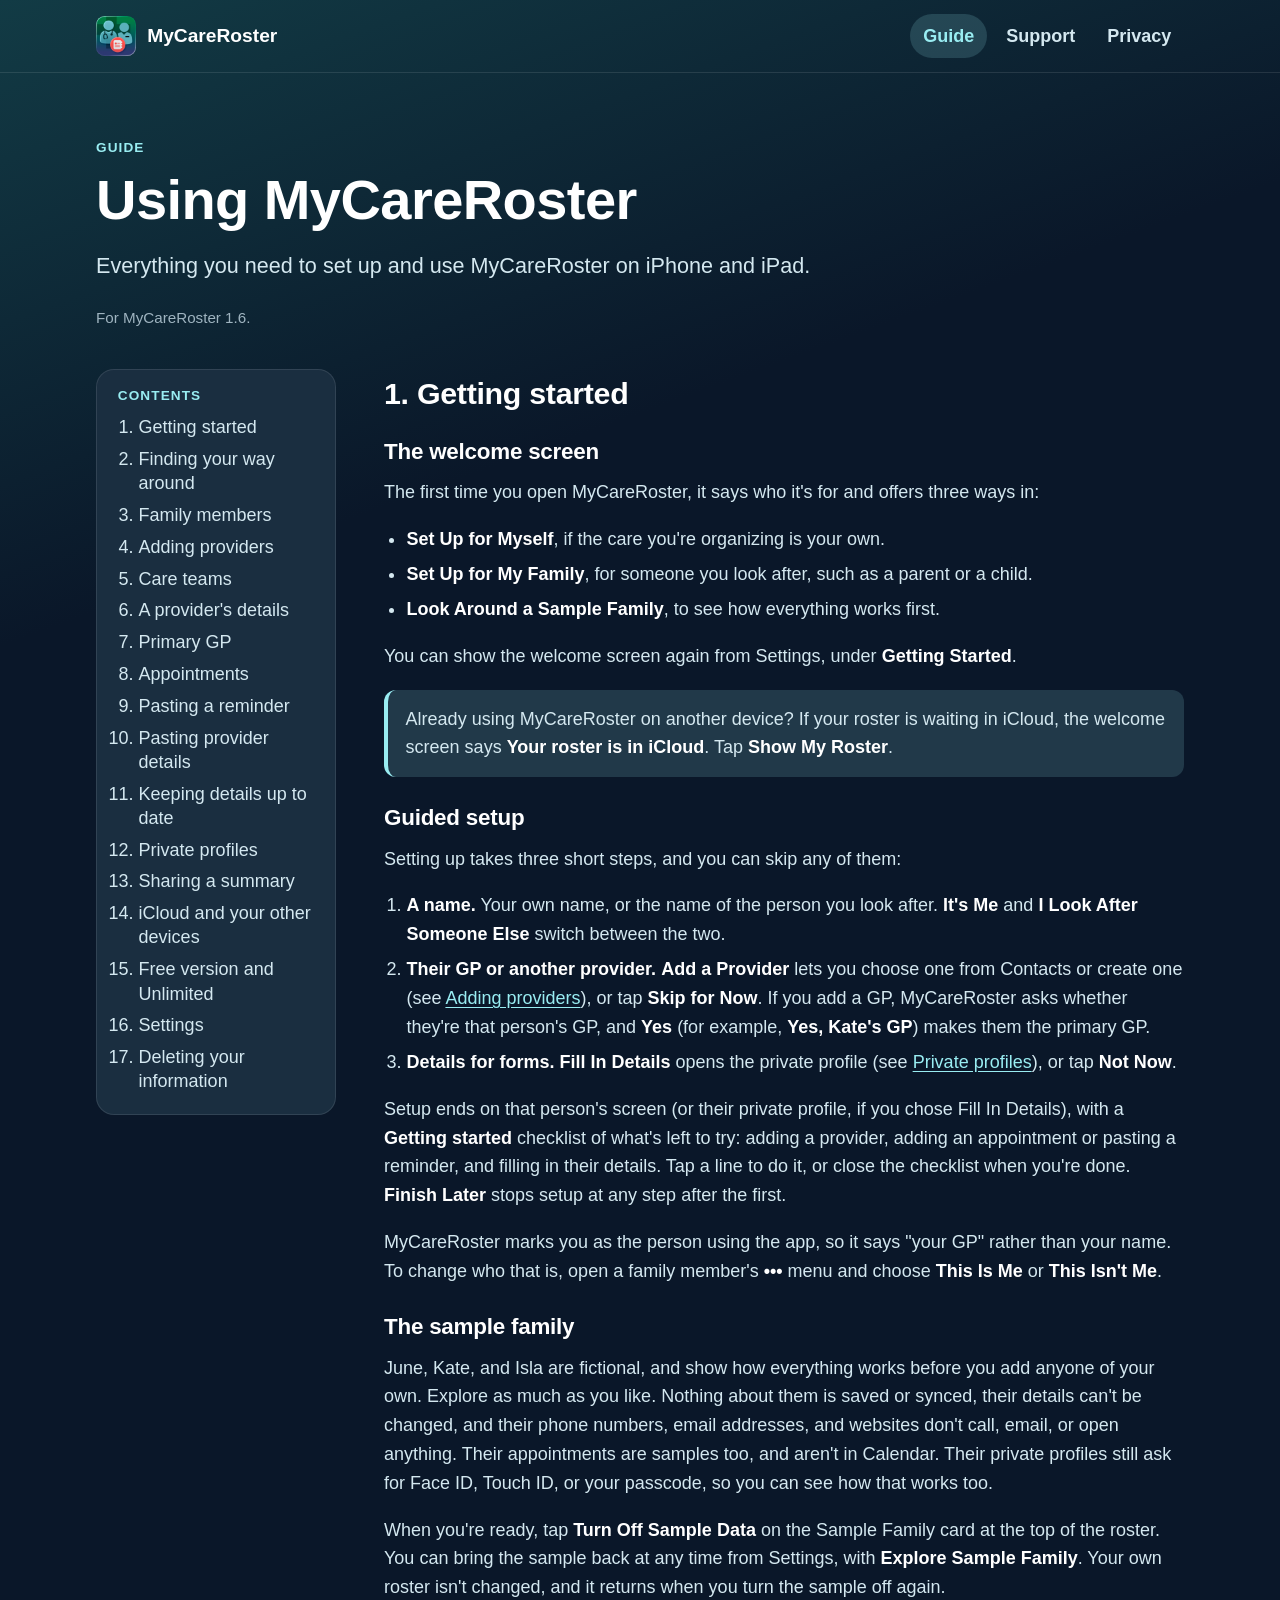
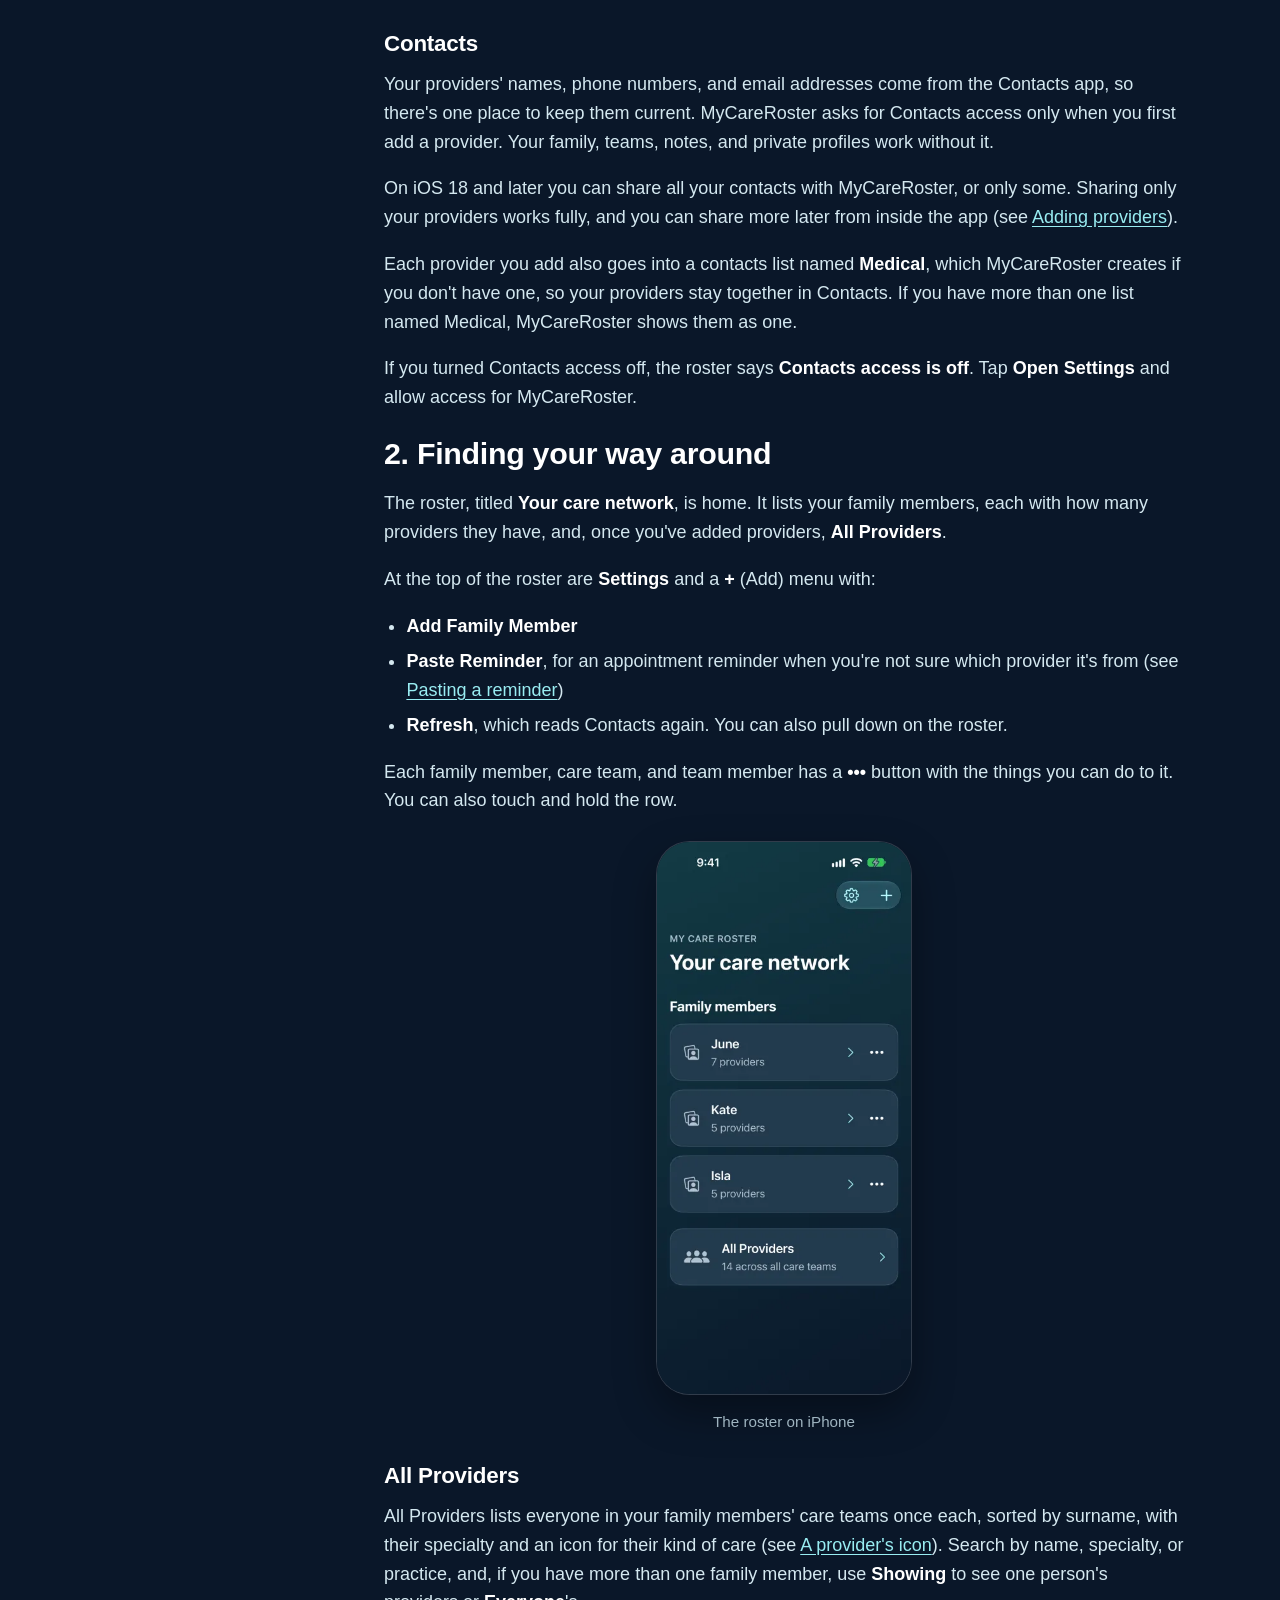
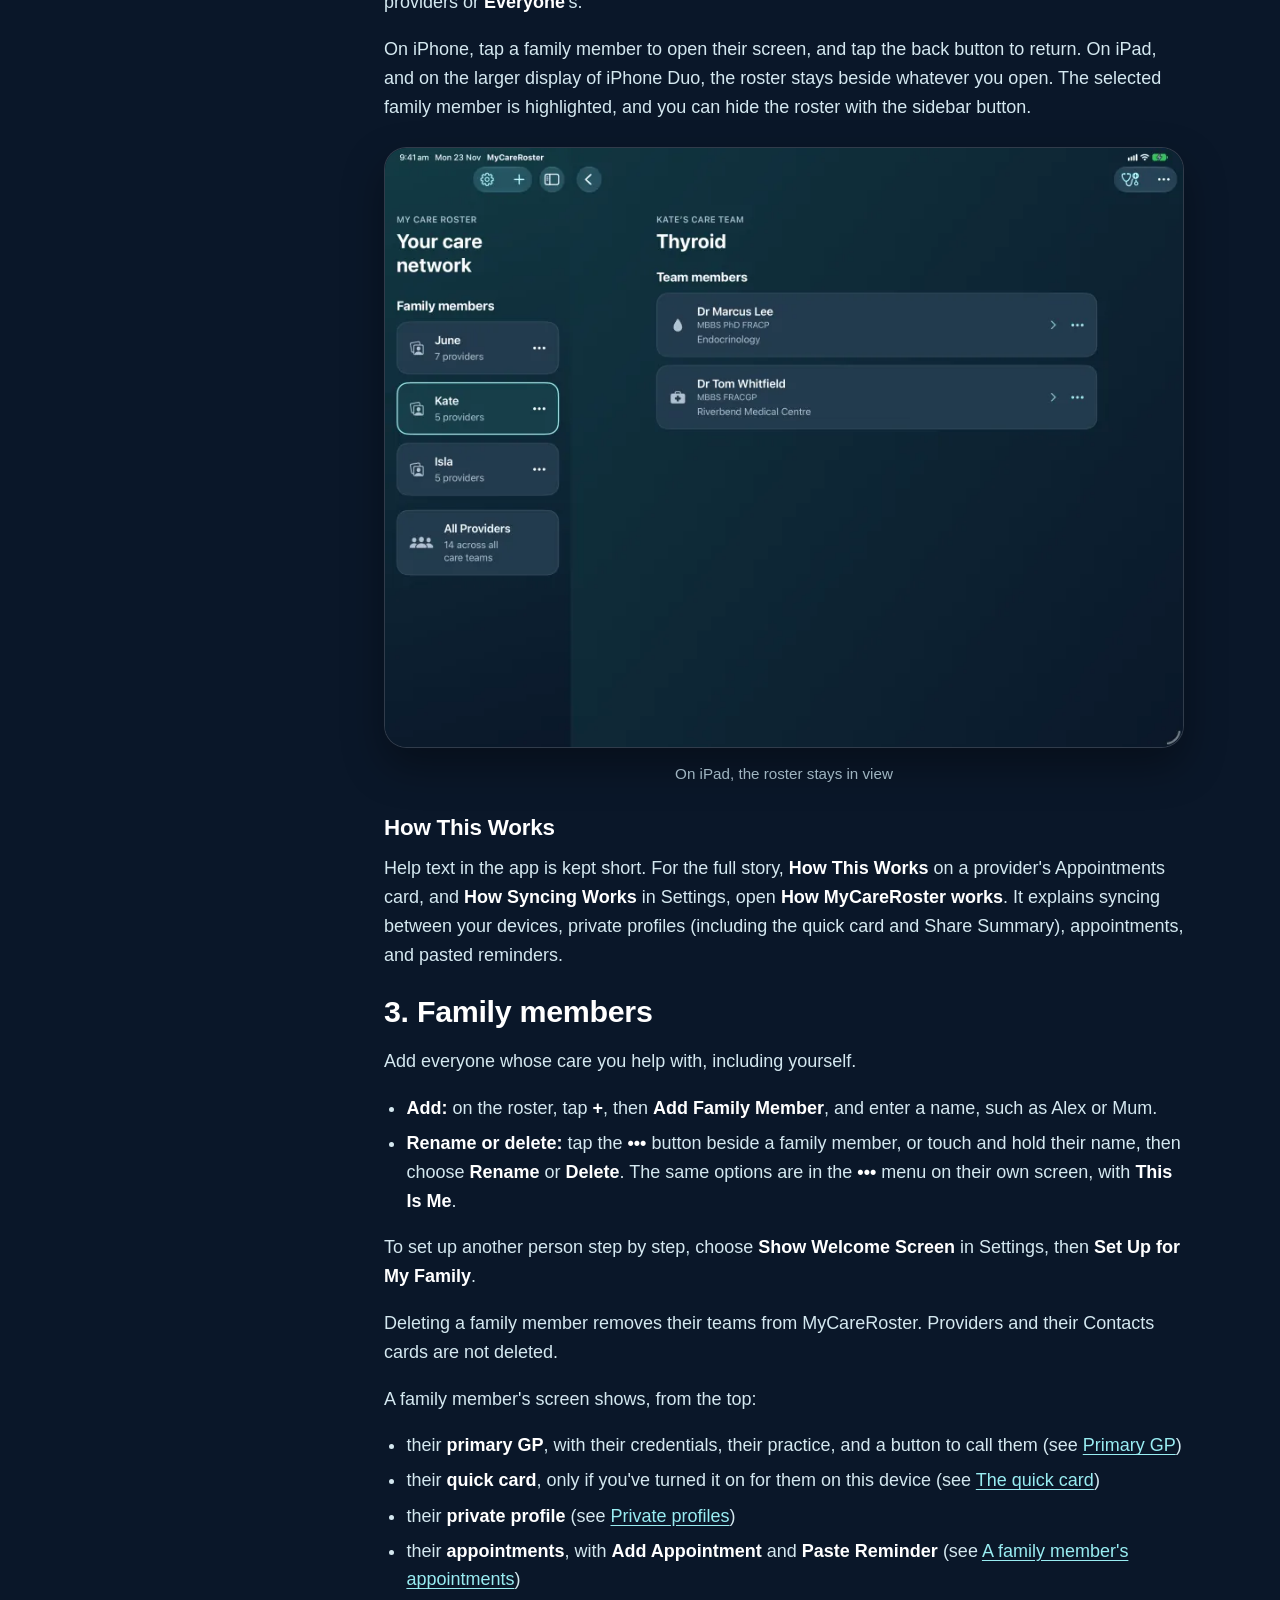
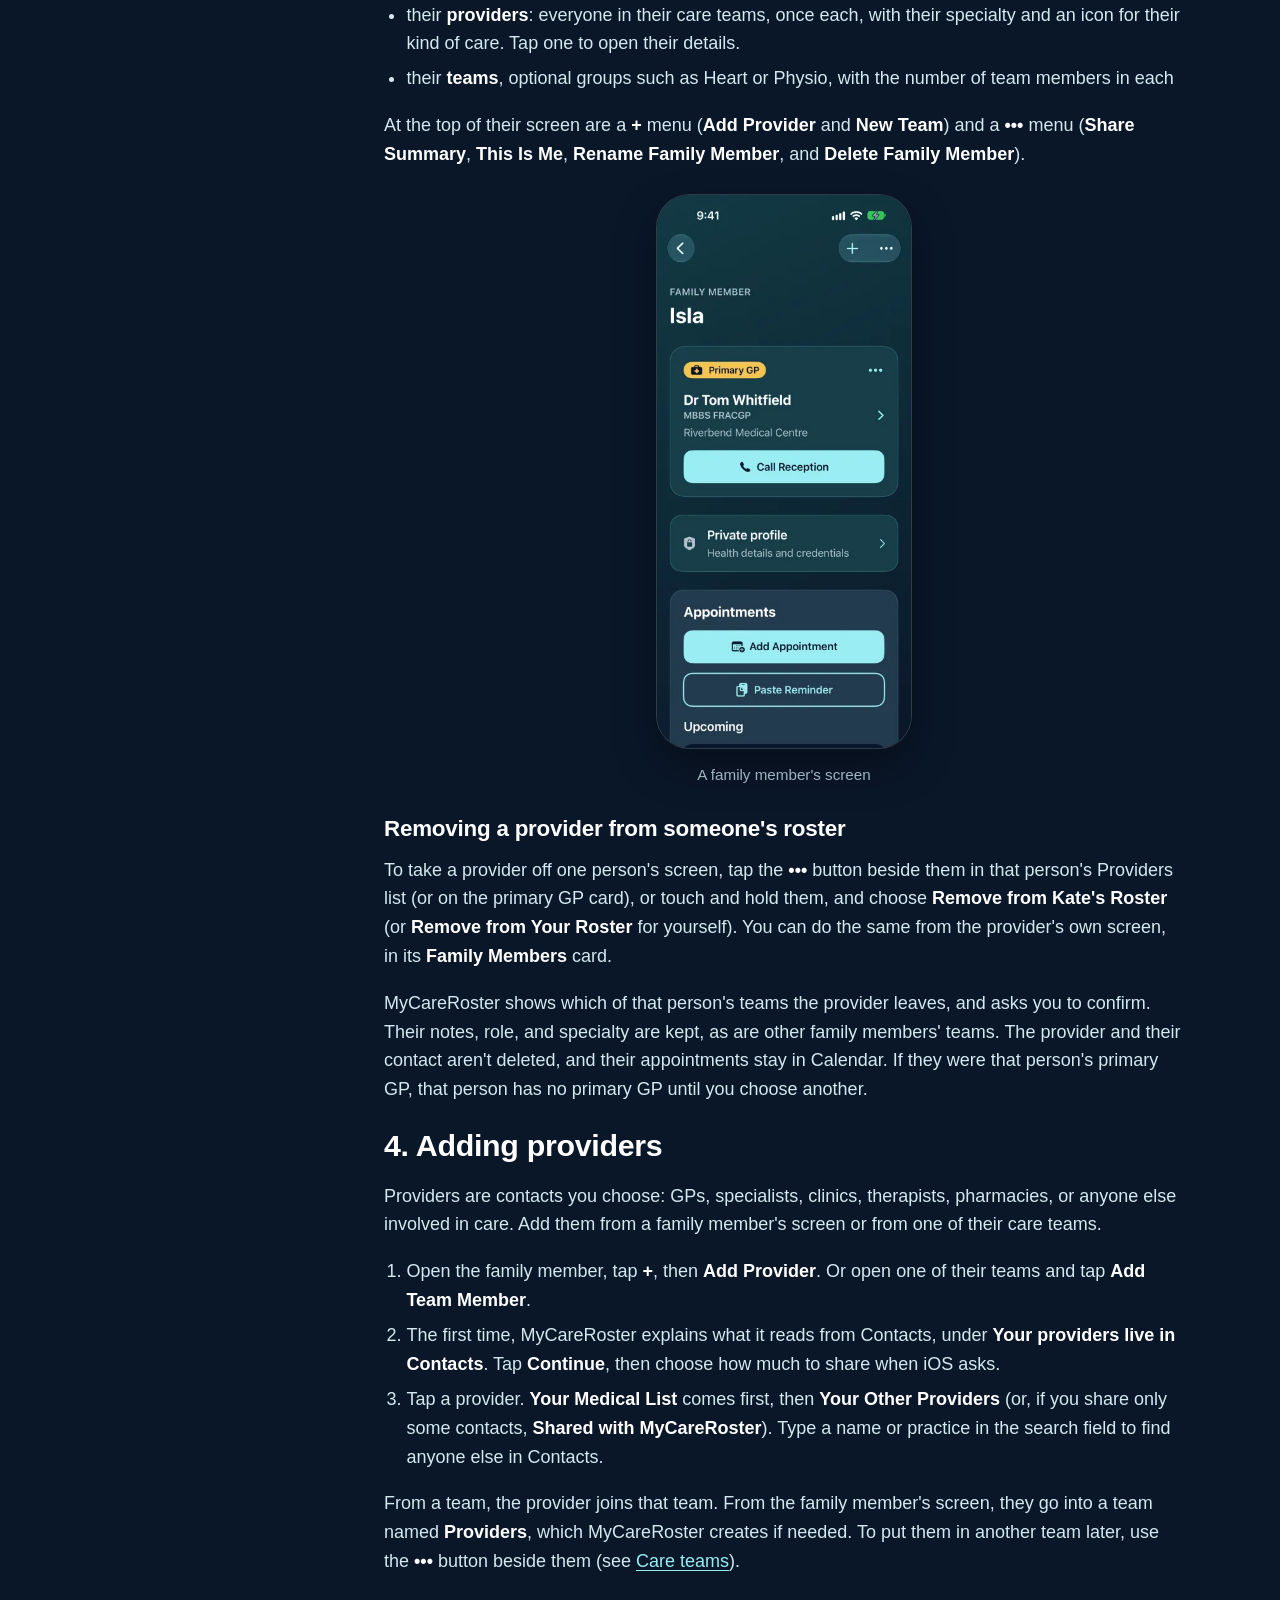
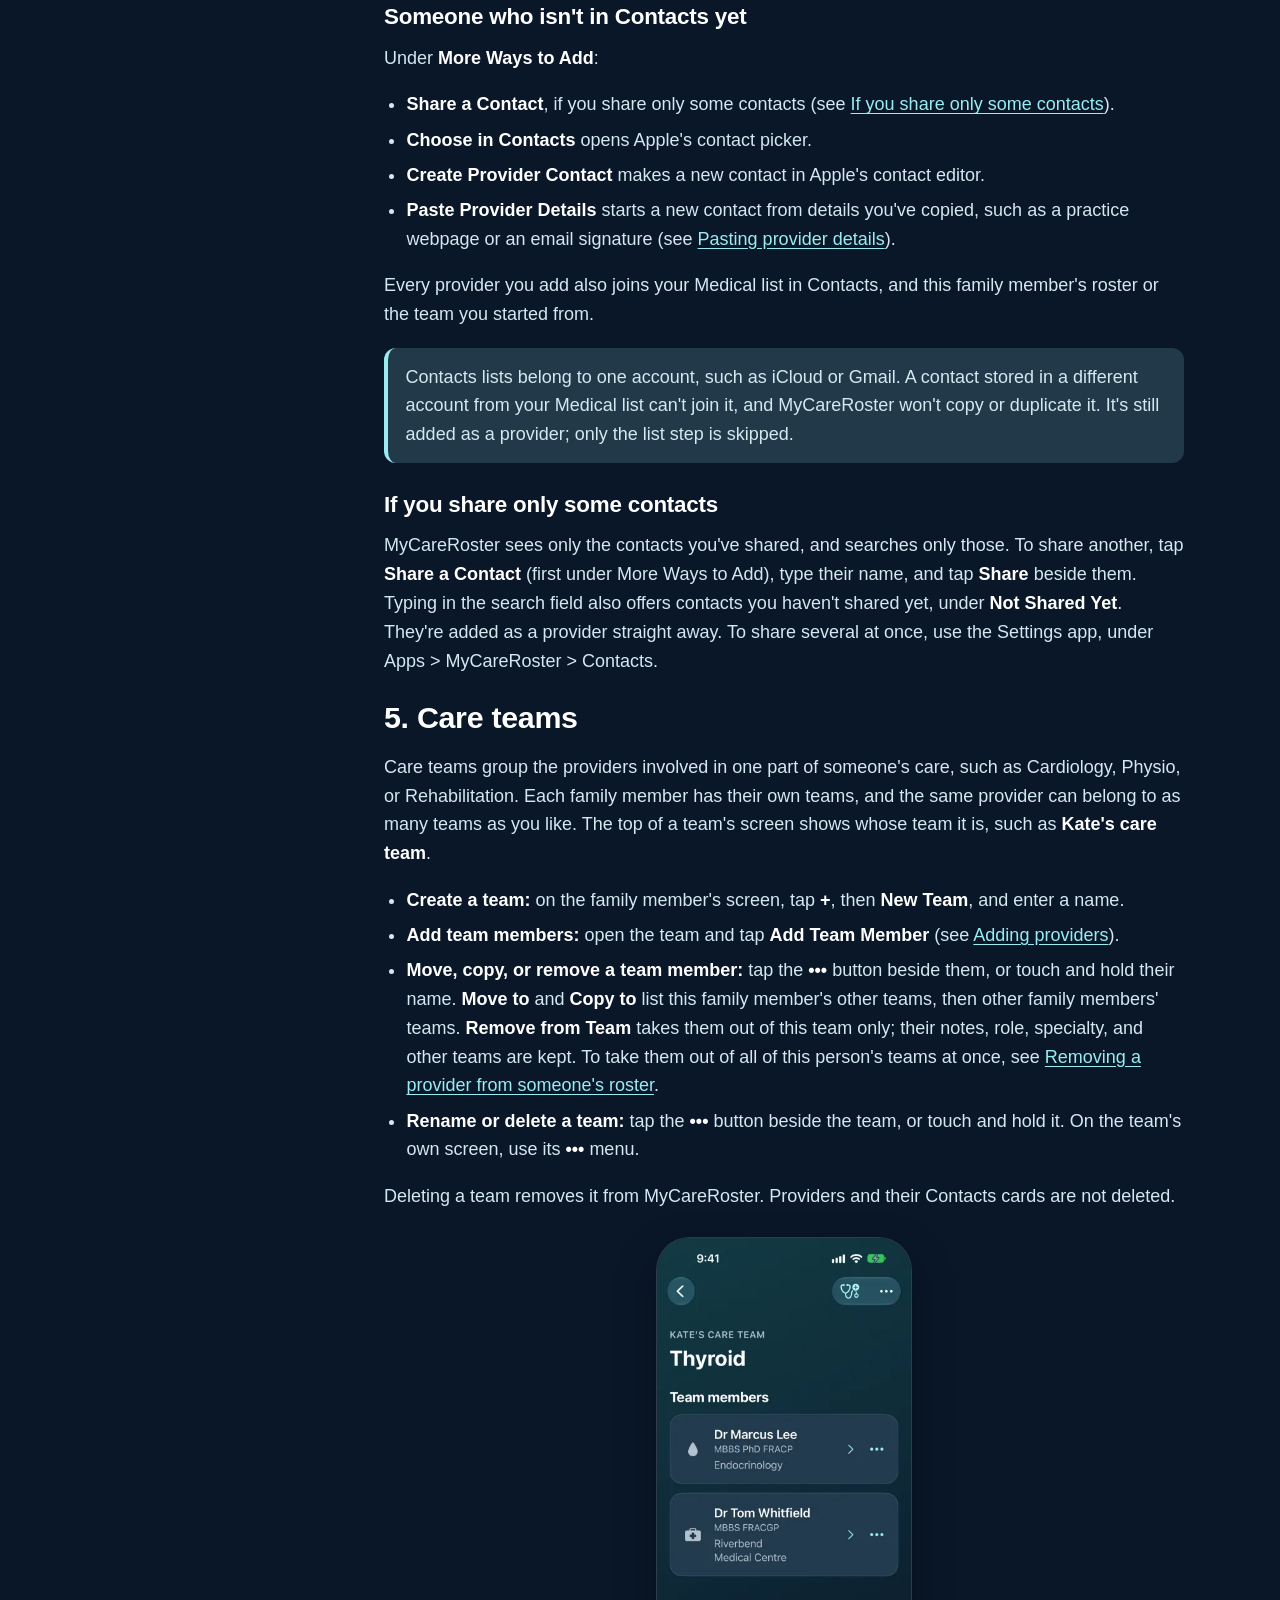
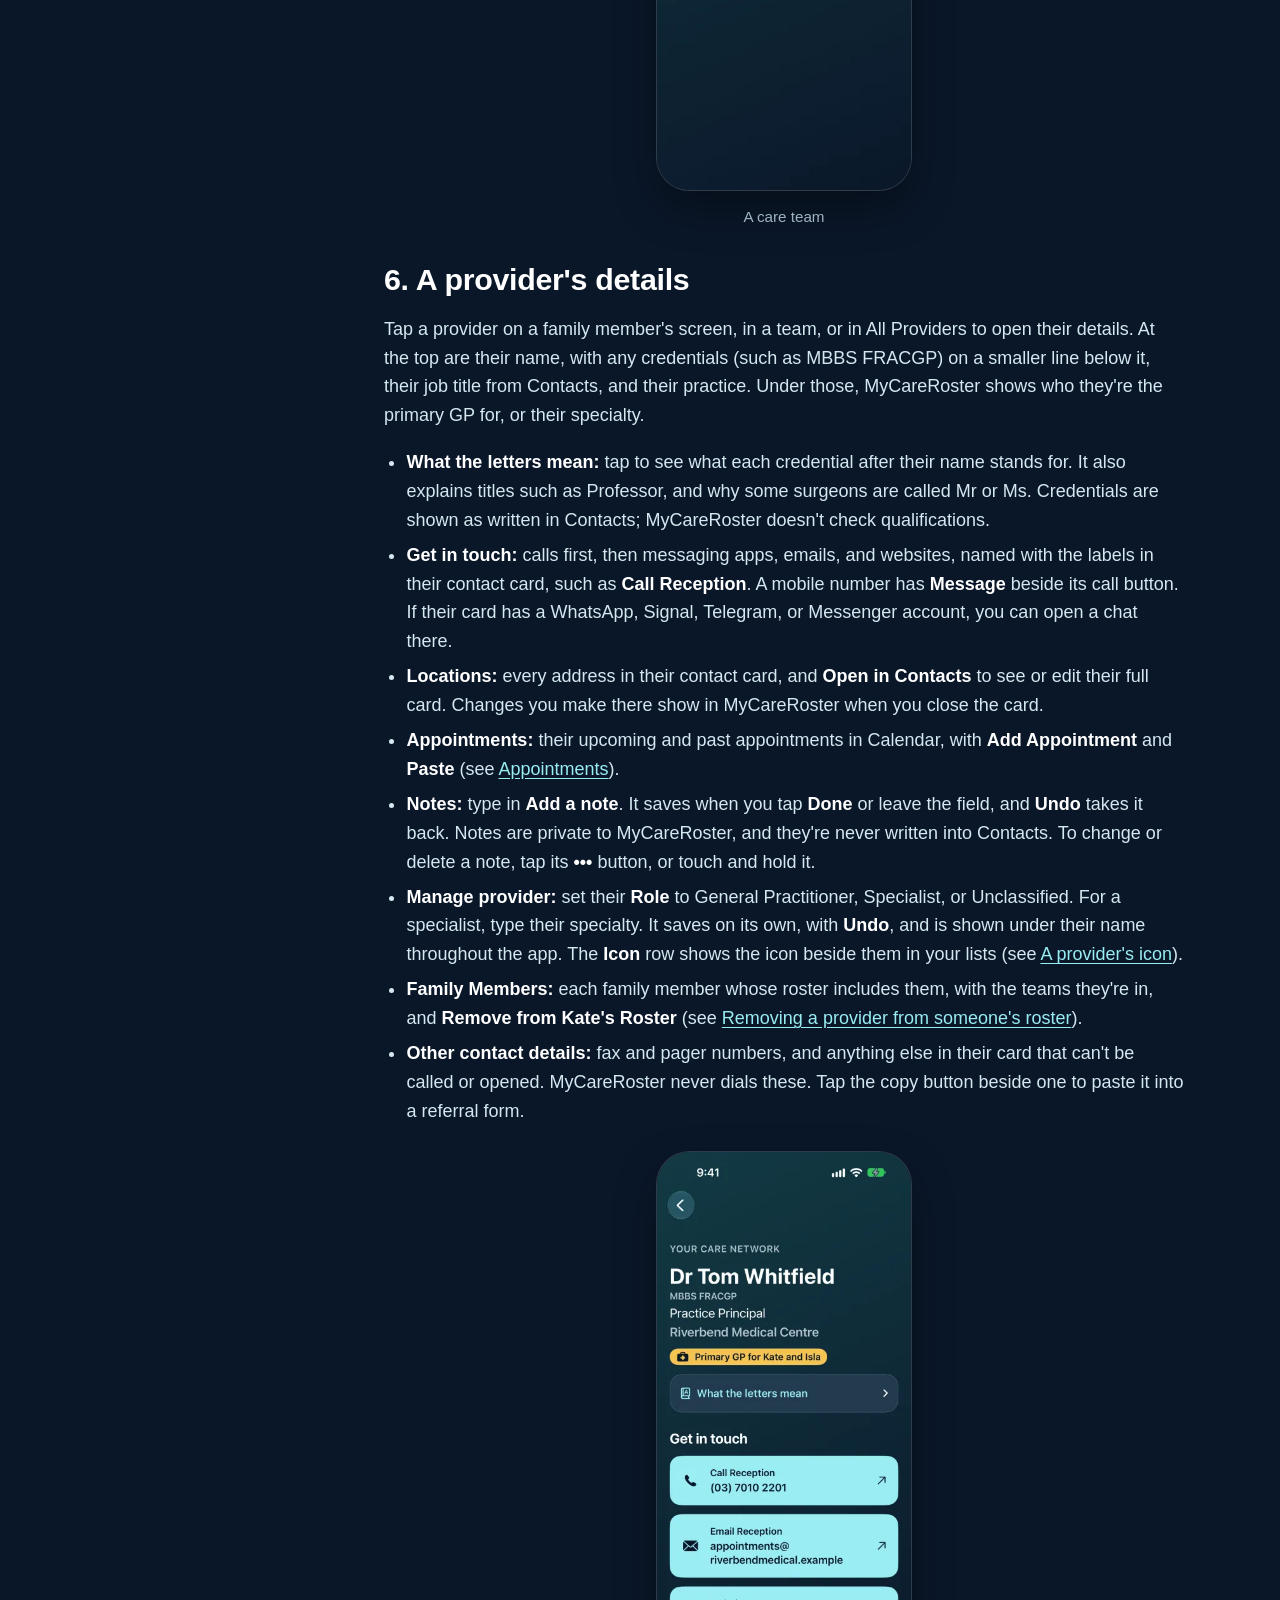
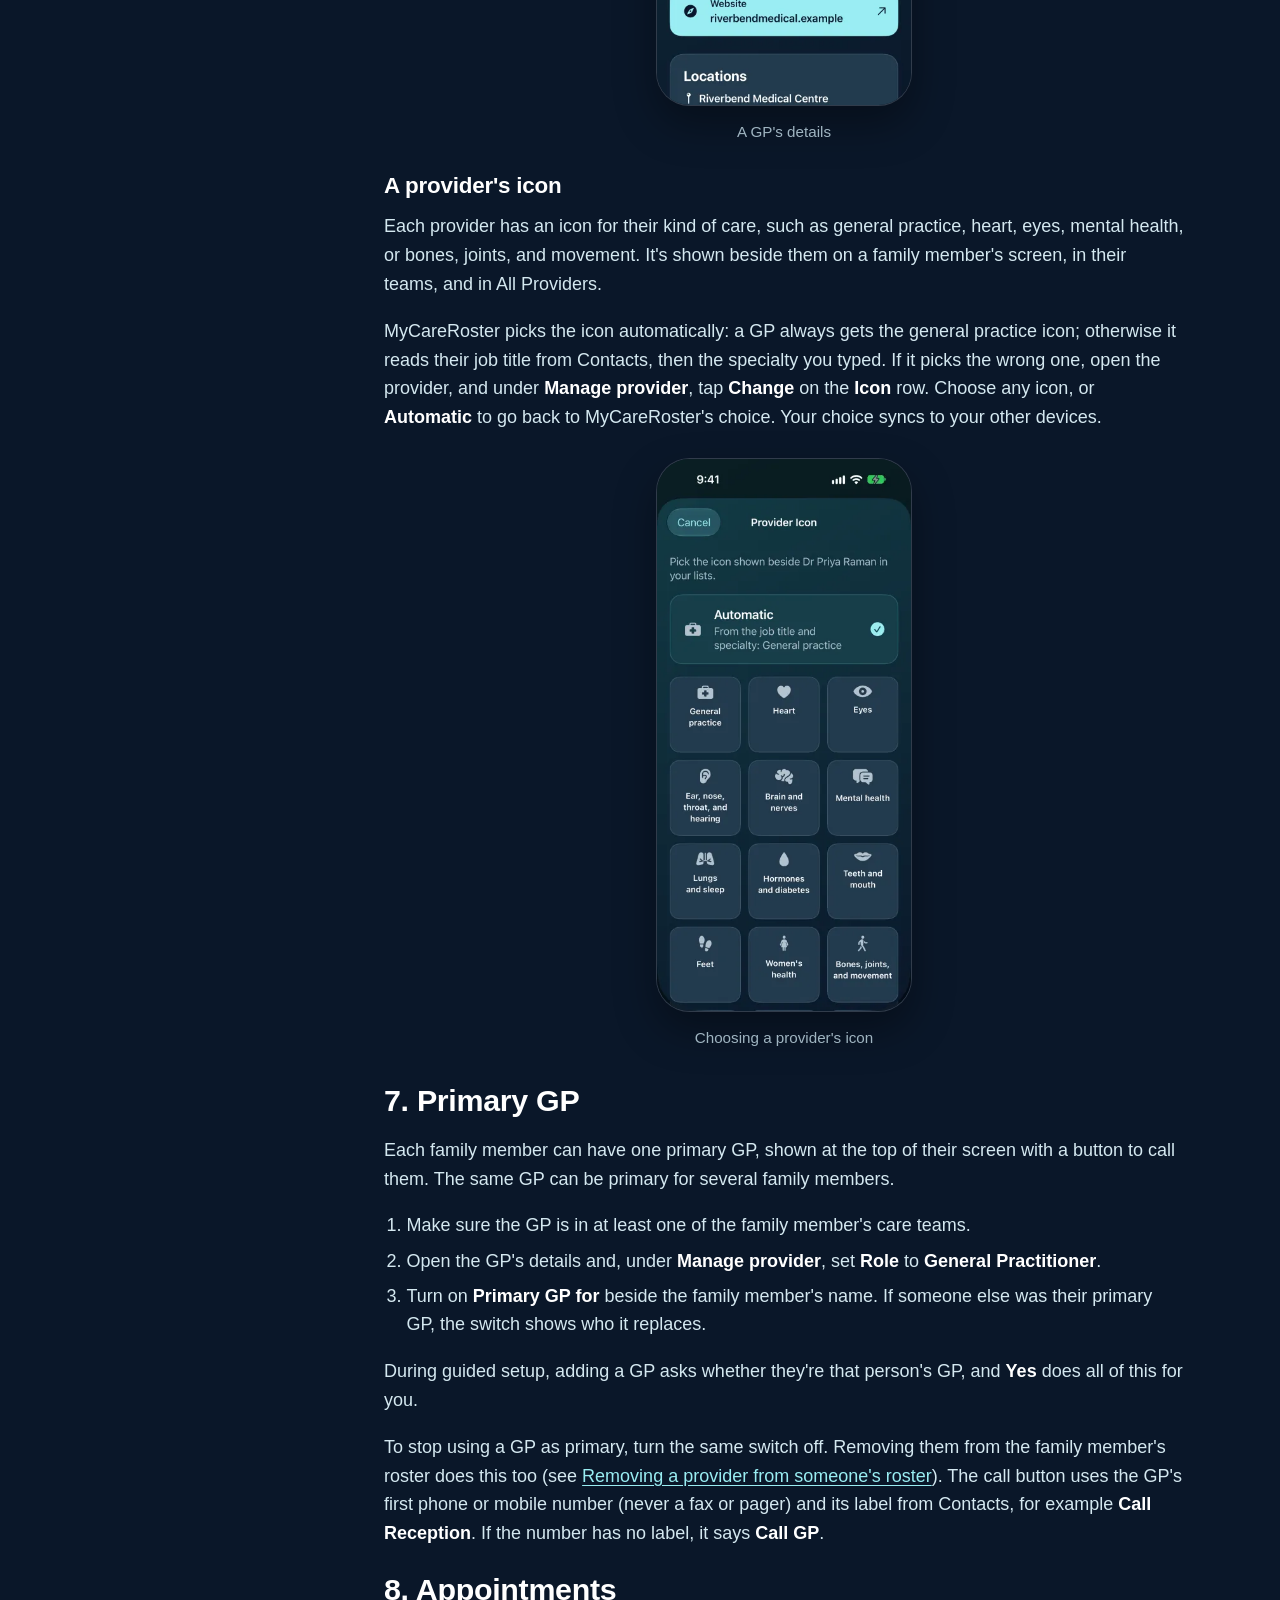
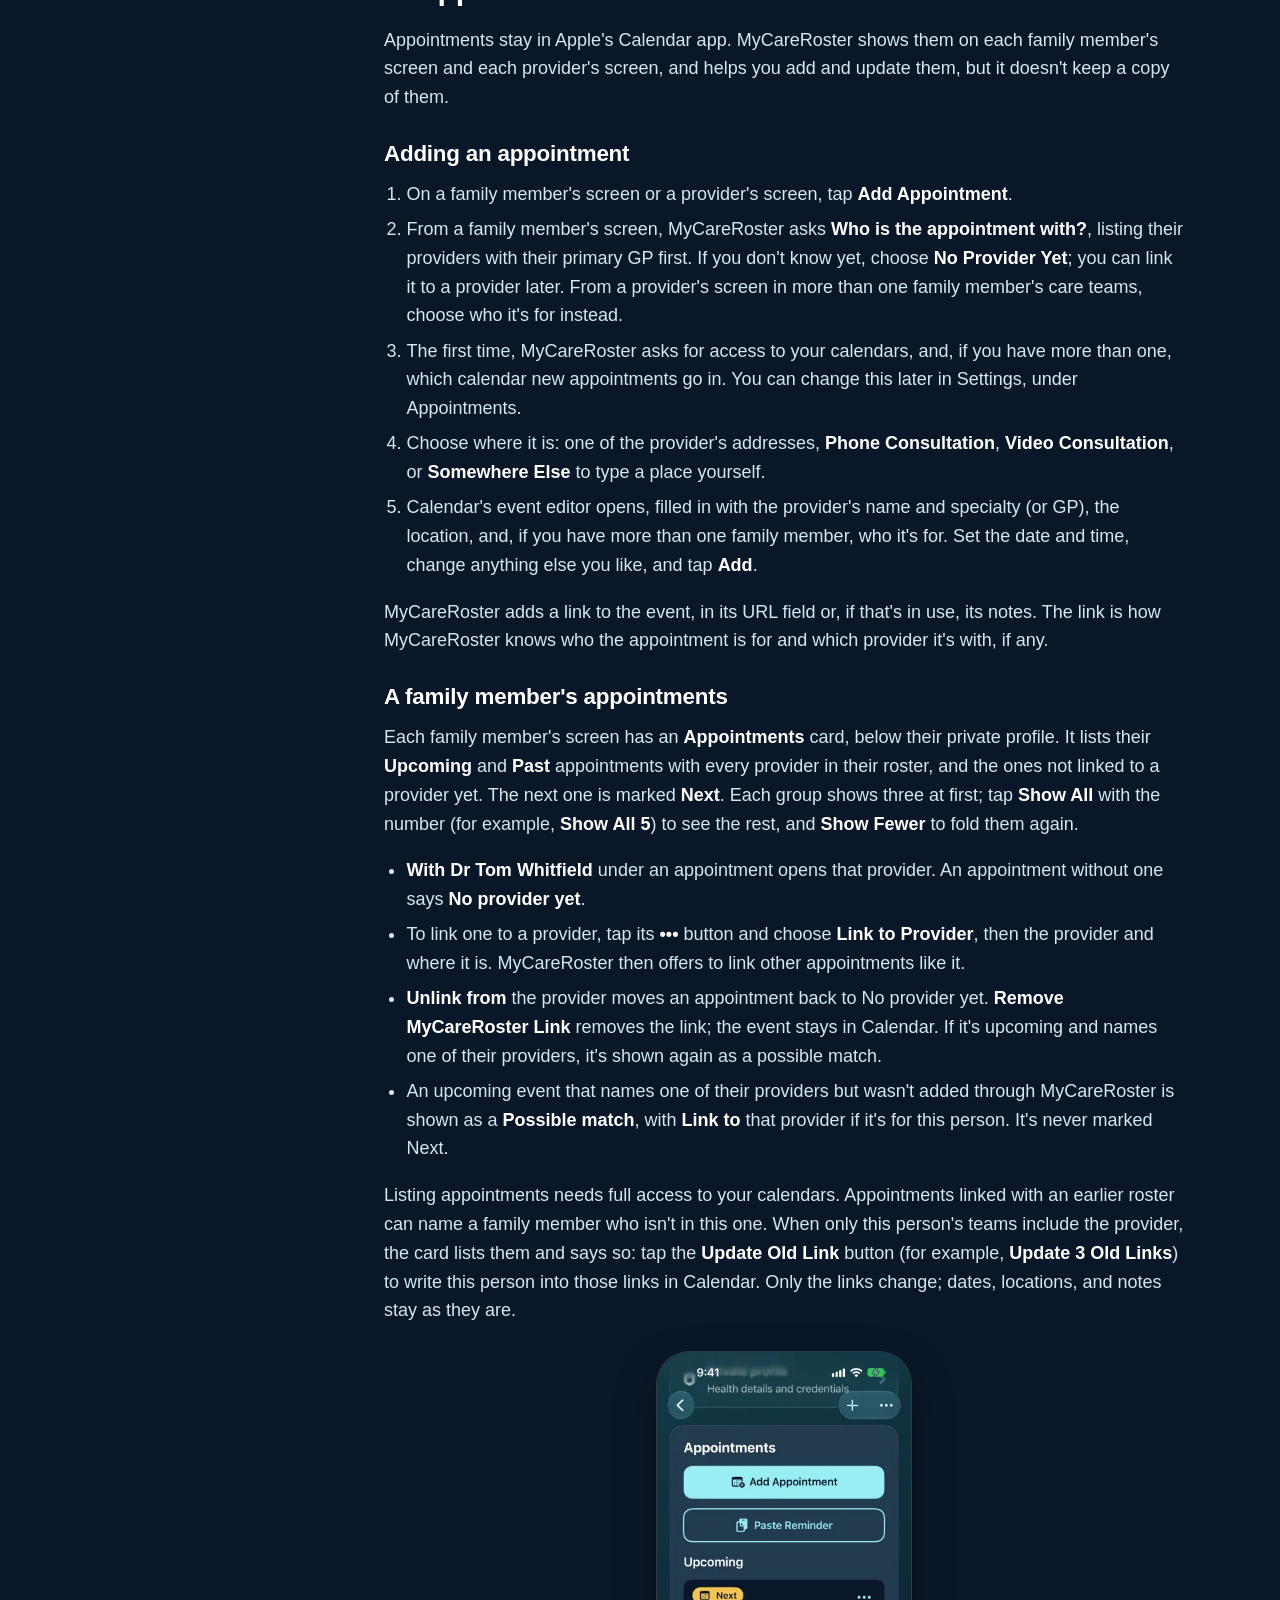
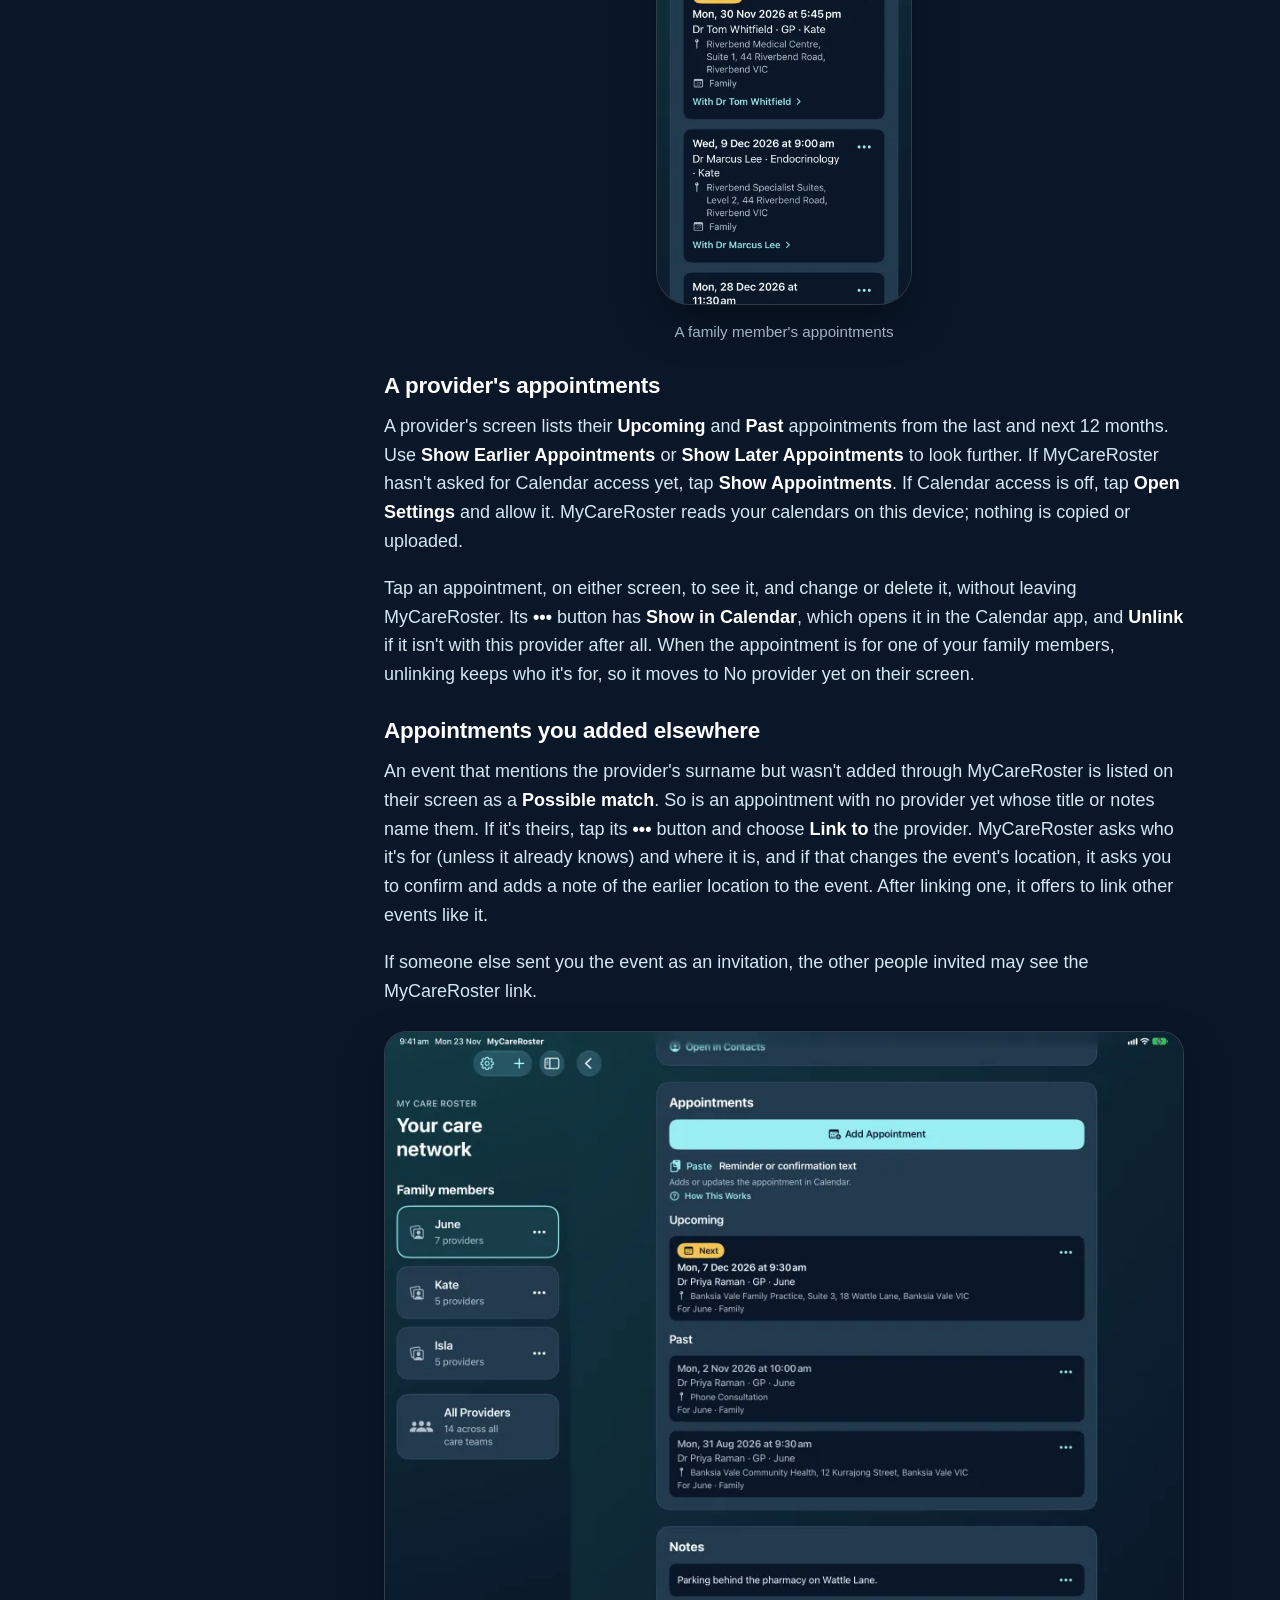
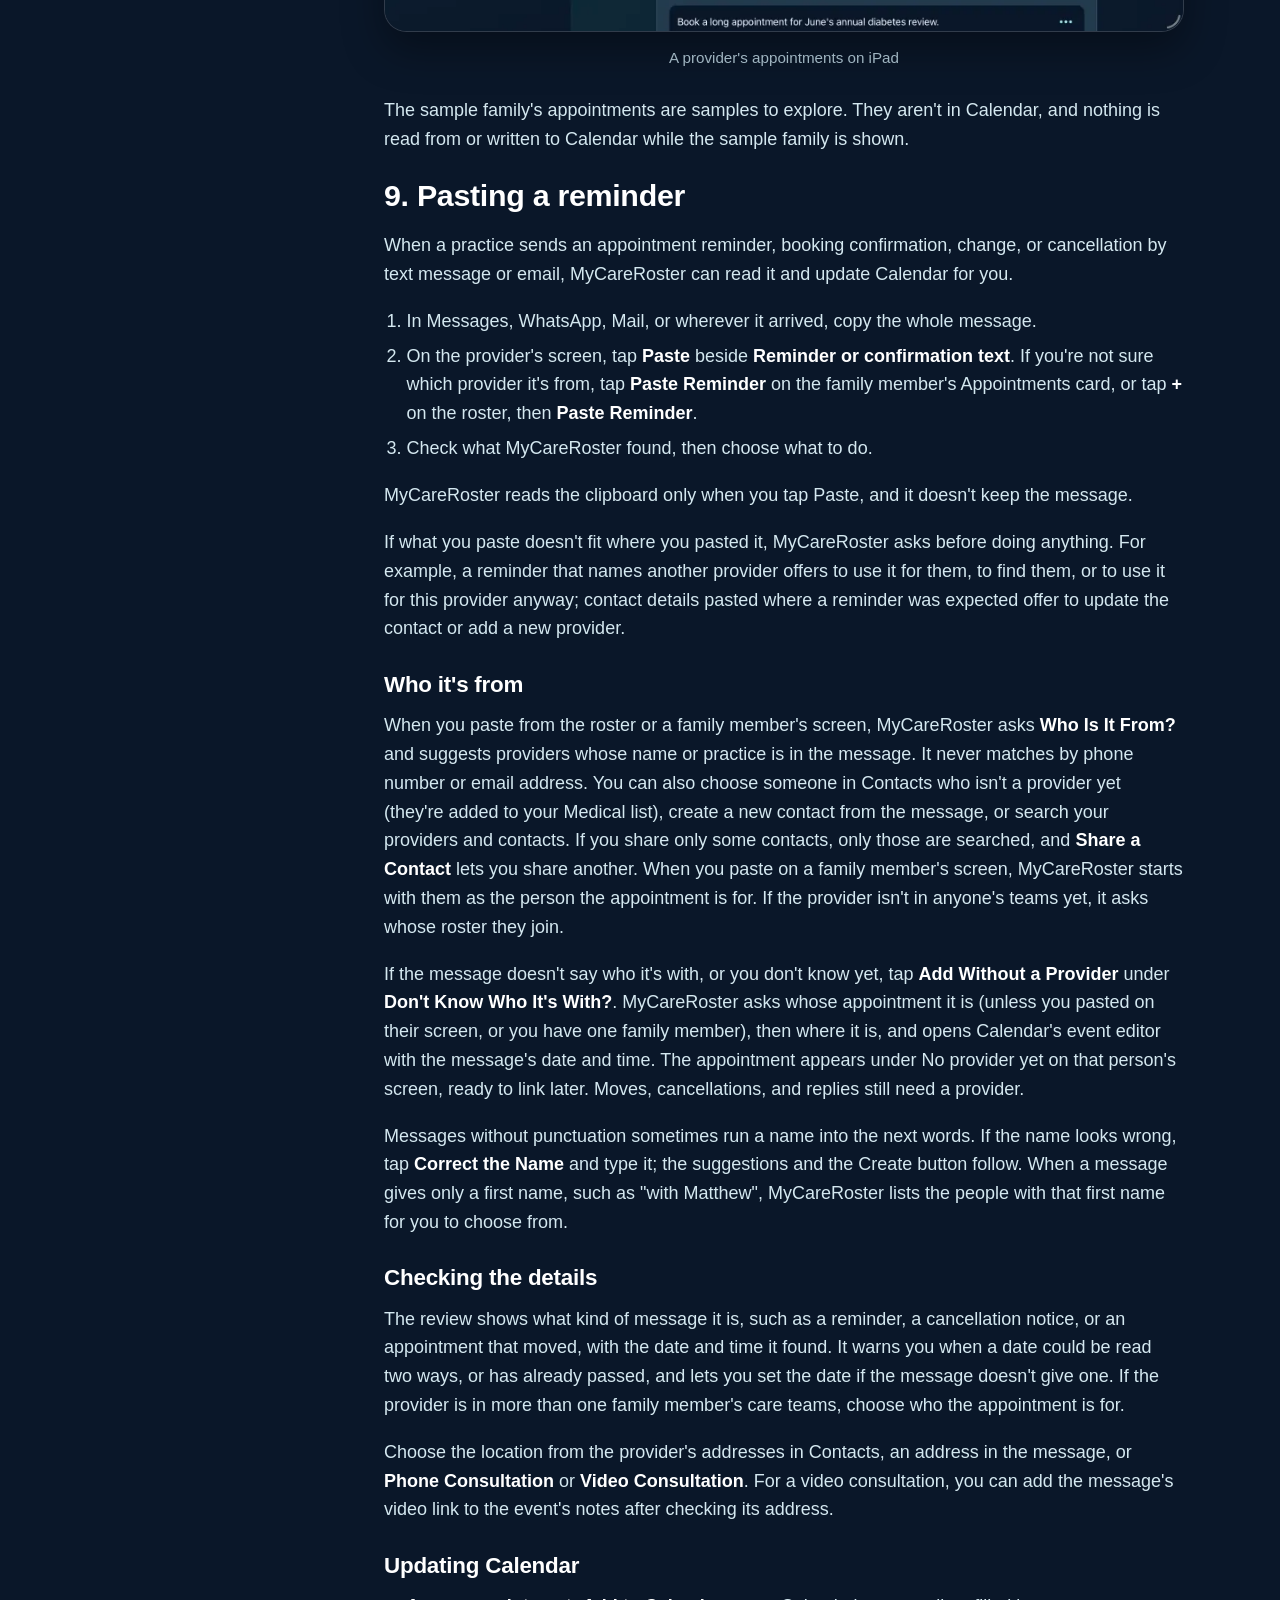
==== commit a525ed44: "Add the Premium App Drops (Drop #001) badge under the footer links on every page, linked with rel="s" ====
--- a/guide/index.html
+++ b/guide/index.html
@@ -529,15 +529,18 @@
         <p><strong>MyCareRoster</strong> · Your family's care providers</p>
         <p>Questions? Email <a href="mailto:support@mycareroster.com">support@mycareroster.com</a></p>
       </div>
-      <nav class="footer-nav" aria-label="Footer">
-        <ul>
-          <li><a href="/">Home</a></li>
-          <li><a href="/guide/" aria-current="page">Guide</a></li>
-          <li><a href="/support/">Support</a></li>
-          <li><a href="/privacy/">Privacy</a></li>
-          <li><a href="https://apps.apple.com/app/id6816753619">App Store</a></li>
-        </ul>
-      </nav>
+      <div class="footer-links">
+        <nav class="footer-nav" aria-label="Footer">
+          <ul>
+            <li><a href="/">Home</a></li>
+            <li><a href="/guide/" aria-current="page">Guide</a></li>
+            <li><a href="/support/">Support</a></li>
+            <li><a href="/privacy/">Privacy</a></li>
+            <li><a href="https://apps.apple.com/app/id6816753619">App Store</a></li>
+          </ul>
+        </nav>
+        <p class="footer-badge"><a href="https://premiumappdrops.com/drops/mycareroster-health-care-vault-2026-11-27-1a4b" rel="sponsored"><img src="/assets/img/premium-app-drops-badge.svg" alt="Featured in Premium App Drops, Drop #001" width="260" height="60"></a></p>
+      </div>
       <p class="legal">&copy; 2026 Rubber Rhino. MyCareRoster is a product of Rubber Rhino. Apple, iPhone, iPad, iCloud, Face ID, and Touch ID are trademarks of Apple Inc., registered in the U.S. and other countries. App Store is a service mark of Apple Inc., registered in the U.S. and other countries.</p>
     </div>
   </footer>
--- a/assets/css/site.css
+++ b/assets/css/site.css
@@ -434,6 +434,8 @@
 .footer-nav li + li { margin-top: 0; }
 .footer-nav a { color: var(--text-2); }
 .site-footer p { margin: 0; }
+.site-footer .footer-badge { margin-top: 1rem; }
+.footer-badge a { display: inline-block; }
 .legal { font-size: 0.85rem; }
 
 /* ---------- Wider screens ---------- */
